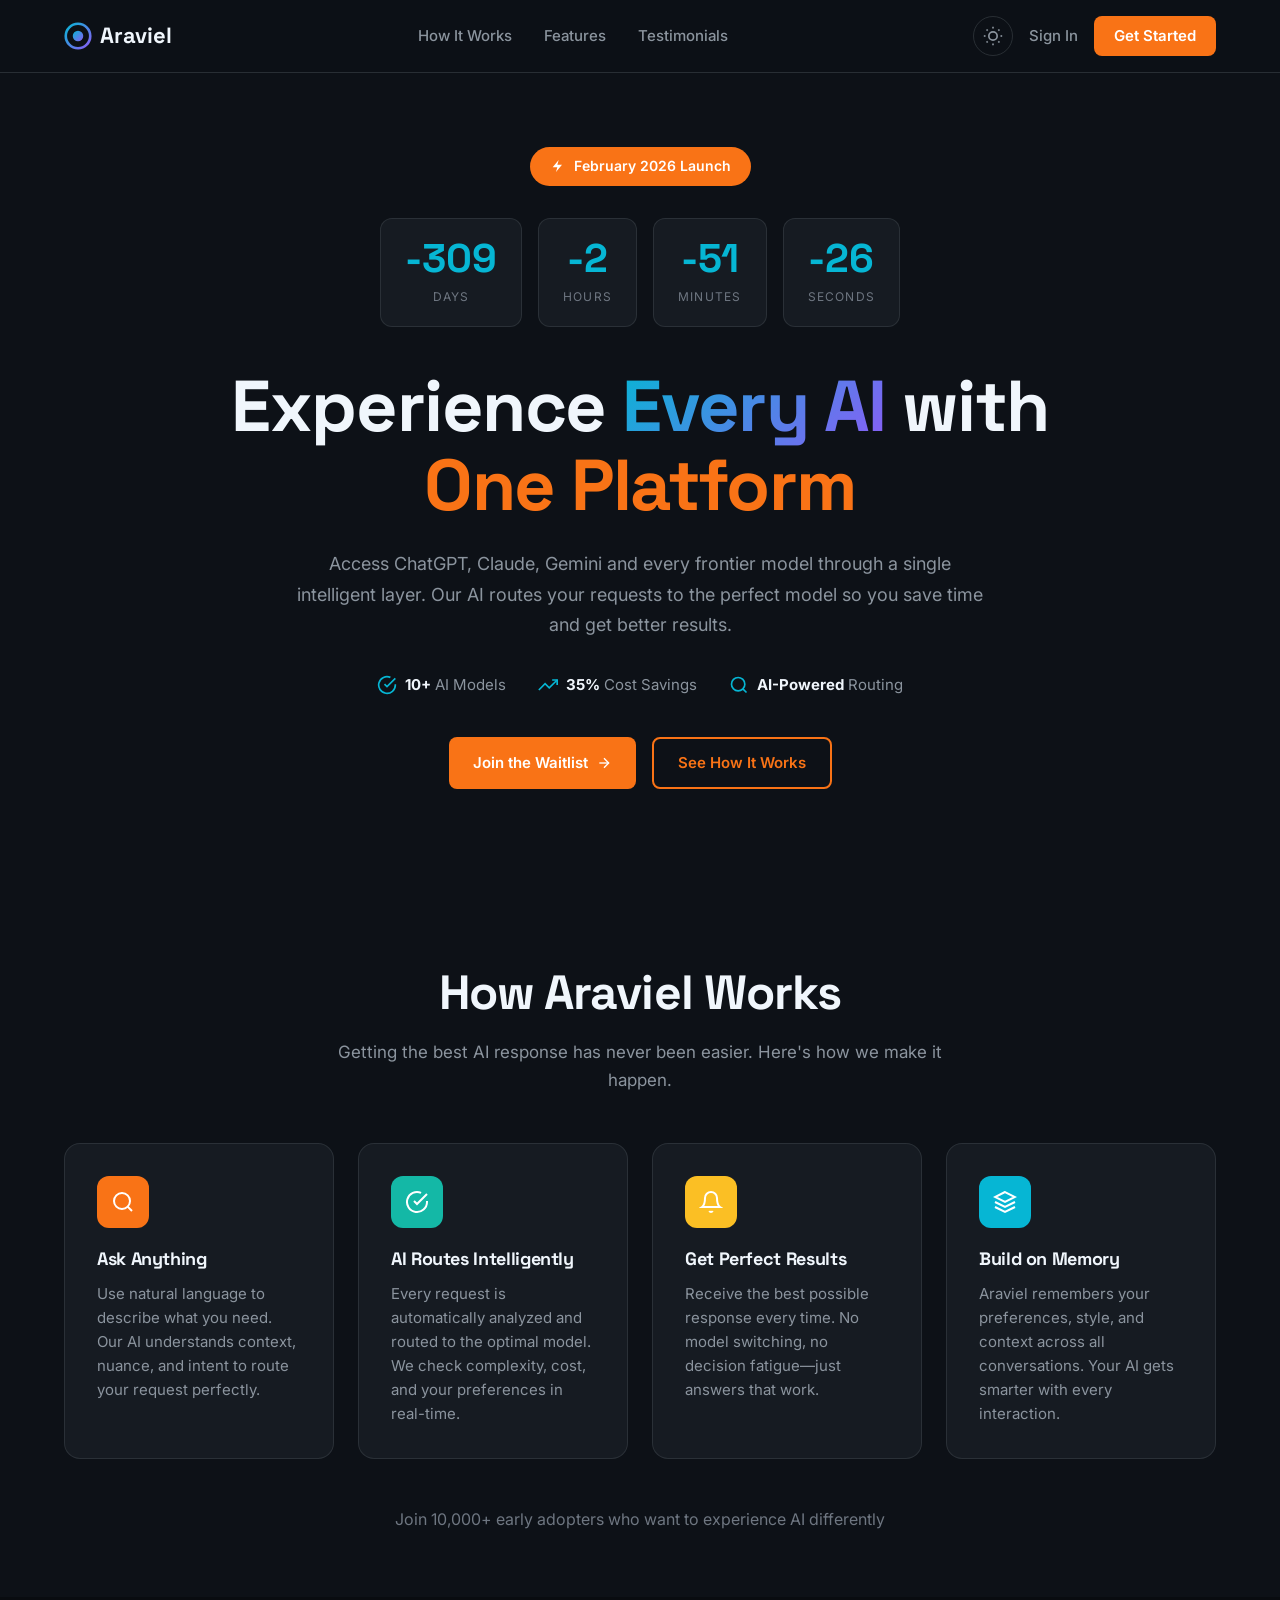
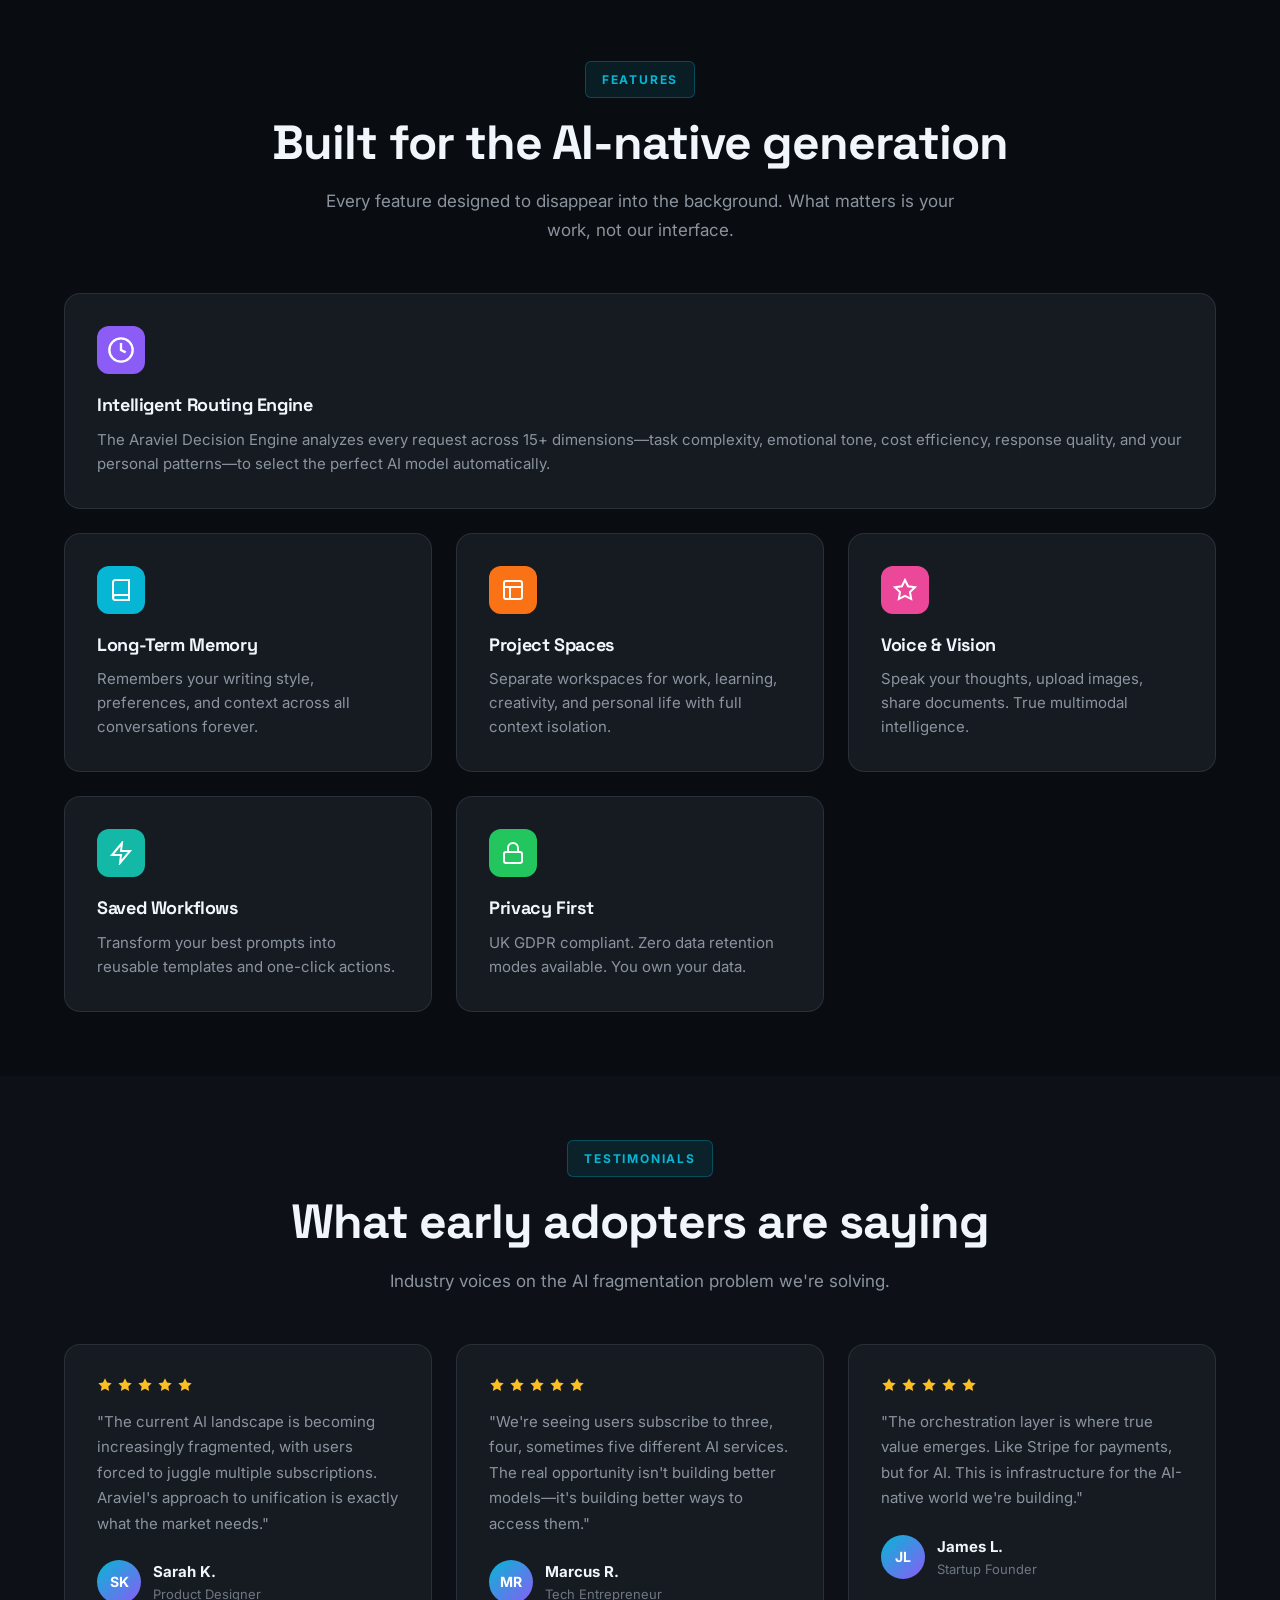
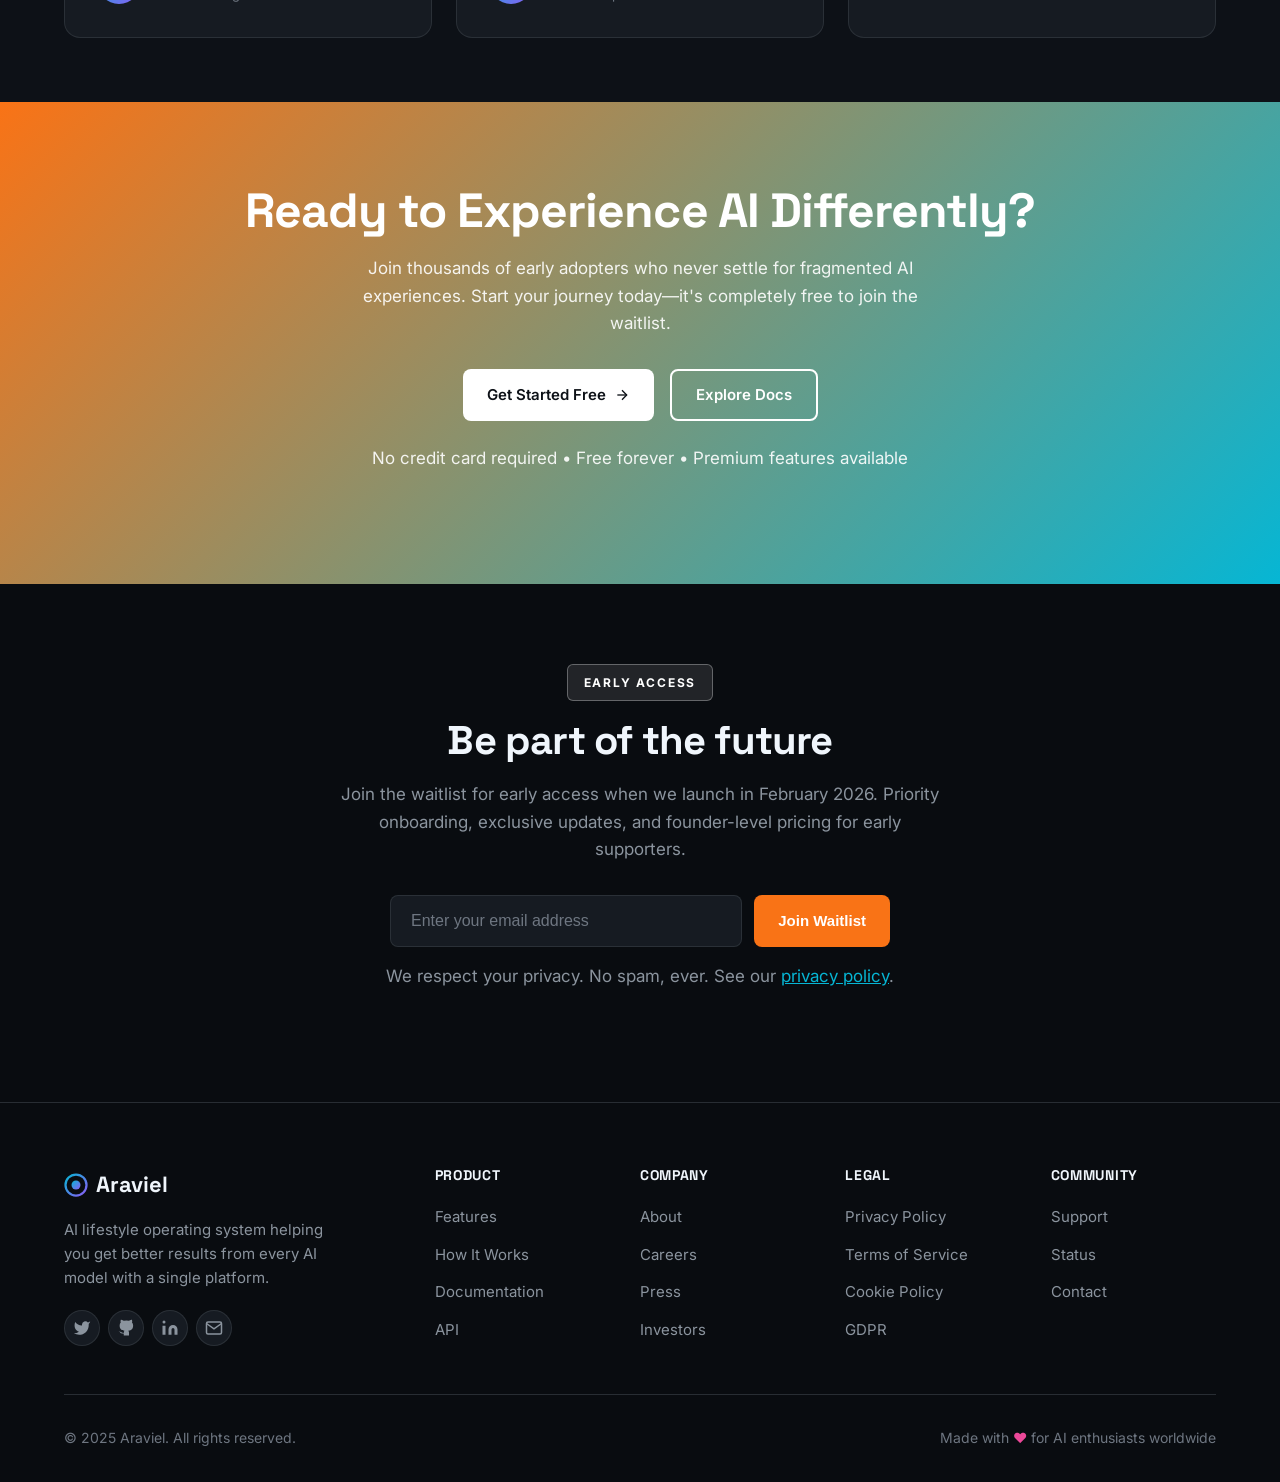
==== index.html @ bca38504 "feat: Huntaa-inspired landing page redesign - New header with logo icon, cleaner nav, theme toggle, " ====
<!DOCTYPE html>
<html lang="en">
<head>
    <meta charset="UTF-8">
    <meta name="viewport" content="width=device-width, initial-scale=1.0">
    <meta http-equiv="X-UA-Compatible" content="IE=edge">

    <title>Araviel | The AI Lifestyle Operating System</title>
    <meta name="description" content="The first AI lifestyle operating system. One platform that unifies ChatGPT, Claude, Gemini and every frontier model. Built for clarity. Designed for billions.">
    <meta name="keywords" content="AI lifestyle operating system, Araviel Decision Engine, multi-model AI, personal AI, ChatGPT Claude Gemini">

    <meta property="og:title" content="Araviel | The AI Lifestyle Operating System">
    <meta property="og:description" content="One platform. Every model. Personally aligned. Globally trusted.">
    <meta property="og:type" content="website">
    <meta property="og:url" content="https://araviel.ai">
    <meta property="og:image" content="https://araviel.ai/og-image.jpg">

    <link rel="canonical" href="https://araviel.ai">
    <link rel="icon" type="image/svg+xml" href="/favicon.svg">

    <link rel="preconnect" href="https://fonts.googleapis.com">
    <link rel="preconnect" href="https://fonts.gstatic.com" crossorigin>
    <link href="https://fonts.googleapis.com/css2?family=Inter:wght@300;400;500;600;700;800;900&family=Space+Grotesk:wght@400;500;600;700;800;900&display=swap" rel="stylesheet">

    <link rel="stylesheet" href="styles.css">
</head>
<body>

<!-- Navigation -->
<nav class="nav" id="nav">
    <div class="container">
        <a href="/" class="logo">
            <svg class="logo-icon" width="28" height="28" viewBox="0 0 32 32" fill="none">
                <circle cx="16" cy="16" r="14" stroke="url(#logoGrad)" stroke-width="3"/>
                <circle cx="16" cy="16" r="6" fill="url(#logoGrad)"/>
                <defs>
                    <linearGradient id="logoGrad" x1="0%" y1="0%" x2="100%" y2="100%">
                        <stop offset="0%" stop-color="#06B6D4"/>
                        <stop offset="100%" stop-color="#8B5CF6"/>
                    </linearGradient>
                </defs>
            </svg>
            <span>Araviel</span>
        </a>
        <ul class="nav-menu">
            <li><a href="#how-it-works">How It Works</a></li>
            <li><a href="#features">Features</a></li>
            <li><a href="#testimonials">Testimonials</a></li>
        </ul>
        <div class="nav-actions">
            <button class="theme-toggle" id="themeToggle" aria-label="Toggle theme">
                <svg class="sun-icon" width="20" height="20" viewBox="0 0 24 24" fill="none" stroke="currentColor" stroke-width="2">
                    <circle cx="12" cy="12" r="5"/>
                    <line x1="12" y1="1" x2="12" y2="3"/>
                    <line x1="12" y1="21" x2="12" y2="23"/>
                    <line x1="4.22" y1="4.22" x2="5.64" y2="5.64"/>
                    <line x1="18.36" y1="18.36" x2="19.78" y2="19.78"/>
                    <line x1="1" y1="12" x2="3" y2="12"/>
                    <line x1="21" y1="12" x2="23" y2="12"/>
                    <line x1="4.22" y1="19.78" x2="5.64" y2="18.36"/>
                    <line x1="18.36" y1="5.64" x2="19.78" y2="4.22"/>
                </svg>
            </button>
            <a href="#waitlist" class="nav-link">Sign In</a>
            <a href="#waitlist" class="cta-button">Get Started</a>
        </div>
        <button class="mobile-menu-toggle" aria-label="Toggle menu">
            <span></span>
            <span></span>
            <span></span>
        </button>
    </div>
</nav>

<!-- Mobile Menu -->
<div class="mobile-menu" id="mobileMenu">
    <ul>
        <li><a href="#how-it-works">How It Works</a></li>
        <li><a href="#features">Features</a></li>
        <li><a href="#testimonials">Testimonials</a></li>
        <li><a href="#waitlist" class="button button-primary">Join Waitlist</a></li>
    </ul>
</div>

<!-- Hero Section -->
<section class="hero">
    <div class="container">
        <div class="hero-badge">
            <svg width="16" height="16" viewBox="0 0 24 24" fill="currentColor">
                <path d="M13 3L4 14h7l-2 7 9-11h-7l2-7z"/>
            </svg>
            February 2026 Launch
        </div>

        <div class="countdown-timer" id="countdown">
            <div class="countdown-item">
                <div class="countdown-value" id="days">00</div>
                <div class="countdown-label">Days</div>
            </div>
            <div class="countdown-item">
                <div class="countdown-value" id="hours">00</div>
                <div class="countdown-label">Hours</div>
            </div>
            <div class="countdown-item">
                <div class="countdown-value" id="minutes">00</div>
                <div class="countdown-label">Minutes</div>
            </div>
            <div class="countdown-item">
                <div class="countdown-value" id="seconds">00</div>
                <div class="countdown-label">Seconds</div>
            </div>
        </div>

        <h1 class="hero-title">
            Experience <span class="gradient-text-cyan">Every AI</span> with<br>
            <span class="gradient-text-purple">One Platform</span>
        </h1>

        <p class="hero-subtitle">
            Access ChatGPT, Claude, Gemini and every frontier model through a single intelligent layer.
            Our AI routes your requests to the perfect model so you save time and get better results.
        </p>

        <div class="hero-stats">
            <div class="stat-item">
                <svg width="20" height="20" viewBox="0 0 24 24" fill="none" stroke="currentColor" stroke-width="2">
                    <path d="M22 11.08V12a10 10 0 1 1-5.93-9.14"/>
                    <polyline points="22 4 12 14.01 9 11.01"/>
                </svg>
                <span><strong>10+</strong> AI Models</span>
            </div>
            <div class="stat-item">
                <svg width="20" height="20" viewBox="0 0 24 24" fill="none" stroke="currentColor" stroke-width="2">
                    <polyline points="23 6 13.5 15.5 8.5 10.5 1 18"/>
                    <polyline points="17 6 23 6 23 12"/>
                </svg>
                <span><strong>35%</strong> Cost Savings</span>
            </div>
            <div class="stat-item">
                <svg width="20" height="20" viewBox="0 0 24 24" fill="none" stroke="currentColor" stroke-width="2">
                    <circle cx="11" cy="11" r="8"/>
                    <line x1="21" y1="21" x2="16.65" y2="16.65"/>
                </svg>
                <span><strong>AI-Powered</strong> Routing</span>
            </div>
        </div>

        <div class="hero-actions">
            <a href="#waitlist" class="button button-primary">
                Join the Waitlist
                <svg width="16" height="16" viewBox="0 0 24 24" fill="none" stroke="currentColor" stroke-width="2">
                    <line x1="5" y1="12" x2="19" y2="12"/>
                    <polyline points="12 5 19 12 12 19"/>
                </svg>
            </a>
            <a href="#how-it-works" class="button button-secondary">See How It Works</a>
        </div>
    </div>
</section>

<!-- How It Works Section -->
<section id="how-it-works" class="how-it-works">
    <div class="container">
        <h2 class="section-title">How Araviel Works</h2>
        <p class="section-subtitle">
            Getting the best AI response has never been easier. Here's how we make it happen.
        </p>

        <div class="how-it-works-grid">
            <div class="how-card">
                <div class="how-icon how-icon-orange">
                    <svg width="24" height="24" viewBox="0 0 24 24" fill="none" stroke="currentColor" stroke-width="2">
                        <circle cx="11" cy="11" r="8"/>
                        <line x1="21" y1="21" x2="16.65" y2="16.65"/>
                    </svg>
                </div>
                <h3>Ask Anything</h3>
                <p>Use natural language to describe what you need. Our AI understands context, nuance, and intent to route your request perfectly.</p>
            </div>

            <div class="how-card">
                <div class="how-icon how-icon-teal">
                    <svg width="24" height="24" viewBox="0 0 24 24" fill="none" stroke="currentColor" stroke-width="2">
                        <path d="M22 11.08V12a10 10 0 1 1-5.93-9.14"/>
                        <polyline points="22 4 12 14.01 9 11.01"/>
                    </svg>
                </div>
                <h3>AI Routes Intelligently</h3>
                <p>Every request is automatically analyzed and routed to the optimal model. We check complexity, cost, and your preferences in real-time.</p>
            </div>

            <div class="how-card">
                <div class="how-icon how-icon-yellow">
                    <svg width="24" height="24" viewBox="0 0 24 24" fill="none" stroke="currentColor" stroke-width="2">
                        <path d="M18 8A6 6 0 0 0 6 8c0 7-3 9-3 9h18s-3-2-3-9"/>
                        <path d="M13.73 21a2 2 0 0 1-3.46 0"/>
                    </svg>
                </div>
                <h3>Get Perfect Results</h3>
                <p>Receive the best possible response every time. No model switching, no decision fatigue—just answers that work.</p>
            </div>

            <div class="how-card">
                <div class="how-icon how-icon-cyan">
                    <svg width="24" height="24" viewBox="0 0 24 24" fill="none" stroke="currentColor" stroke-width="2">
                        <path d="M12 2L2 7l10 5 10-5-10-5z"/>
                        <path d="M2 17l10 5 10-5"/>
                        <path d="M2 12l10 5 10-5"/>
                    </svg>
                </div>
                <h3>Build on Memory</h3>
                <p>Araviel remembers your preferences, style, and context across all conversations. Your AI gets smarter with every interaction.</p>
            </div>
        </div>

        <p class="social-proof">Join 10,000+ early adopters who want to experience AI differently</p>
    </div>
</section>

<!-- Features Section -->
<section id="features" class="features">
    <div class="container">
        <span class="section-label">Features</span>
        <h2 class="section-title">Built for the AI-native generation</h2>
        <p class="section-subtitle">
            Every feature designed to disappear into the background. What matters is your work, not our interface.
        </p>

        <div class="features-grid">
            <div class="feature-card feature-card-large">
                <div class="feature-icon feature-icon-purple">
                    <svg width="28" height="28" viewBox="0 0 24 24" fill="none" stroke="currentColor" stroke-width="2">
                        <circle cx="12" cy="12" r="10"/>
                        <path d="M12 6v6l4 2"/>
                    </svg>
                </div>
                <h3>Intelligent Routing Engine</h3>
                <p>The Araviel Decision Engine analyzes every request across 15+ dimensions—task complexity, emotional tone, cost efficiency, response quality, and your personal patterns—to select the perfect AI model automatically.</p>
            </div>

            <div class="feature-card">
                <div class="feature-icon feature-icon-cyan">
                    <svg width="24" height="24" viewBox="0 0 24 24" fill="none" stroke="currentColor" stroke-width="2">
                        <path d="M4 19.5A2.5 2.5 0 0 1 6.5 17H20"/>
                        <path d="M6.5 2H20v20H6.5A2.5 2.5 0 0 1 4 19.5v-15A2.5 2.5 0 0 1 6.5 2z"/>
                    </svg>
                </div>
                <h3>Long-Term Memory</h3>
                <p>Remembers your writing style, preferences, and context across all conversations forever.</p>
            </div>

            <div class="feature-card">
                <div class="feature-icon feature-icon-orange">
                    <svg width="24" height="24" viewBox="0 0 24 24" fill="none" stroke="currentColor" stroke-width="2">
                        <rect x="3" y="3" width="18" height="18" rx="2" ry="2"/>
                        <line x1="3" y1="9" x2="21" y2="9"/>
                        <line x1="9" y1="21" x2="9" y2="9"/>
                    </svg>
                </div>
                <h3>Project Spaces</h3>
                <p>Separate workspaces for work, learning, creativity, and personal life with full context isolation.</p>
            </div>

            <div class="feature-card">
                <div class="feature-icon feature-icon-pink">
                    <svg width="24" height="24" viewBox="0 0 24 24" fill="none" stroke="currentColor" stroke-width="2">
                        <polygon points="12 2 15.09 8.26 22 9.27 17 14.14 18.18 21.02 12 17.77 5.82 21.02 7 14.14 2 9.27 8.91 8.26 12 2"/>
                    </svg>
                </div>
                <h3>Voice & Vision</h3>
                <p>Speak your thoughts, upload images, share documents. True multimodal intelligence.</p>
            </div>

            <div class="feature-card">
                <div class="feature-icon feature-icon-teal">
                    <svg width="24" height="24" viewBox="0 0 24 24" fill="none" stroke="currentColor" stroke-width="2">
                        <polygon points="13 2 3 14 12 14 11 22 21 10 12 10 13 2"/>
                    </svg>
                </div>
                <h3>Saved Workflows</h3>
                <p>Transform your best prompts into reusable templates and one-click actions.</p>
            </div>

            <div class="feature-card">
                <div class="feature-icon feature-icon-green">
                    <svg width="24" height="24" viewBox="0 0 24 24" fill="none" stroke="currentColor" stroke-width="2">
                        <rect x="3" y="11" width="18" height="11" rx="2" ry="2"/>
                        <path d="M7 11V7a5 5 0 0 1 10 0v4"/>
                    </svg>
                </div>
                <h3>Privacy First</h3>
                <p>UK GDPR compliant. Zero data retention modes available. You own your data.</p>
            </div>
        </div>
    </div>
</section>

<!-- Testimonials Section -->
<section id="testimonials" class="testimonials">
    <div class="container">
        <span class="section-label">Testimonials</span>
        <h2 class="section-title">What early adopters are saying</h2>
        <p class="section-subtitle">
            Industry voices on the AI fragmentation problem we're solving.
        </p>

        <div class="testimonials-grid">
            <div class="testimonial-card">
                <div class="testimonial-rating">
                    <svg width="16" height="16" viewBox="0 0 24 24" fill="currentColor"><polygon points="12 2 15.09 8.26 22 9.27 17 14.14 18.18 21.02 12 17.77 5.82 21.02 7 14.14 2 9.27 8.91 8.26 12 2"/></svg>
                    <svg width="16" height="16" viewBox="0 0 24 24" fill="currentColor"><polygon points="12 2 15.09 8.26 22 9.27 17 14.14 18.18 21.02 12 17.77 5.82 21.02 7 14.14 2 9.27 8.91 8.26 12 2"/></svg>
                    <svg width="16" height="16" viewBox="0 0 24 24" fill="currentColor"><polygon points="12 2 15.09 8.26 22 9.27 17 14.14 18.18 21.02 12 17.77 5.82 21.02 7 14.14 2 9.27 8.91 8.26 12 2"/></svg>
                    <svg width="16" height="16" viewBox="0 0 24 24" fill="currentColor"><polygon points="12 2 15.09 8.26 22 9.27 17 14.14 18.18 21.02 12 17.77 5.82 21.02 7 14.14 2 9.27 8.91 8.26 12 2"/></svg>
                    <svg width="16" height="16" viewBox="0 0 24 24" fill="currentColor"><polygon points="12 2 15.09 8.26 22 9.27 17 14.14 18.18 21.02 12 17.77 5.82 21.02 7 14.14 2 9.27 8.91 8.26 12 2"/></svg>
                </div>
                <p class="testimonial-quote">"The current AI landscape is becoming increasingly fragmented, with users forced to juggle multiple subscriptions. Araviel's approach to unification is exactly what the market needs."</p>
                <div class="testimonial-author">
                    <div class="author-avatar">SK</div>
                    <div class="author-info">
                        <strong>Sarah K.</strong>
                        <span>Product Designer</span>
                    </div>
                </div>
            </div>

            <div class="testimonial-card">
                <div class="testimonial-rating">
                    <svg width="16" height="16" viewBox="0 0 24 24" fill="currentColor"><polygon points="12 2 15.09 8.26 22 9.27 17 14.14 18.18 21.02 12 17.77 5.82 21.02 7 14.14 2 9.27 8.91 8.26 12 2"/></svg>
                    <svg width="16" height="16" viewBox="0 0 24 24" fill="currentColor"><polygon points="12 2 15.09 8.26 22 9.27 17 14.14 18.18 21.02 12 17.77 5.82 21.02 7 14.14 2 9.27 8.91 8.26 12 2"/></svg>
                    <svg width="16" height="16" viewBox="0 0 24 24" fill="currentColor"><polygon points="12 2 15.09 8.26 22 9.27 17 14.14 18.18 21.02 12 17.77 5.82 21.02 7 14.14 2 9.27 8.91 8.26 12 2"/></svg>
                    <svg width="16" height="16" viewBox="0 0 24 24" fill="currentColor"><polygon points="12 2 15.09 8.26 22 9.27 17 14.14 18.18 21.02 12 17.77 5.82 21.02 7 14.14 2 9.27 8.91 8.26 12 2"/></svg>
                    <svg width="16" height="16" viewBox="0 0 24 24" fill="currentColor"><polygon points="12 2 15.09 8.26 22 9.27 17 14.14 18.18 21.02 12 17.77 5.82 21.02 7 14.14 2 9.27 8.91 8.26 12 2"/></svg>
                </div>
                <p class="testimonial-quote">"We're seeing users subscribe to three, four, sometimes five different AI services. The real opportunity isn't building better models—it's building better ways to access them."</p>
                <div class="testimonial-author">
                    <div class="author-avatar">MR</div>
                    <div class="author-info">
                        <strong>Marcus R.</strong>
                        <span>Tech Entrepreneur</span>
                    </div>
                </div>
            </div>

            <div class="testimonial-card">
                <div class="testimonial-rating">
                    <svg width="16" height="16" viewBox="0 0 24 24" fill="currentColor"><polygon points="12 2 15.09 8.26 22 9.27 17 14.14 18.18 21.02 12 17.77 5.82 21.02 7 14.14 2 9.27 8.91 8.26 12 2"/></svg>
                    <svg width="16" height="16" viewBox="0 0 24 24" fill="currentColor"><polygon points="12 2 15.09 8.26 22 9.27 17 14.14 18.18 21.02 12 17.77 5.82 21.02 7 14.14 2 9.27 8.91 8.26 12 2"/></svg>
                    <svg width="16" height="16" viewBox="0 0 24 24" fill="currentColor"><polygon points="12 2 15.09 8.26 22 9.27 17 14.14 18.18 21.02 12 17.77 5.82 21.02 7 14.14 2 9.27 8.91 8.26 12 2"/></svg>
                    <svg width="16" height="16" viewBox="0 0 24 24" fill="currentColor"><polygon points="12 2 15.09 8.26 22 9.27 17 14.14 18.18 21.02 12 17.77 5.82 21.02 7 14.14 2 9.27 8.91 8.26 12 2"/></svg>
                    <svg width="16" height="16" viewBox="0 0 24 24" fill="currentColor"><polygon points="12 2 15.09 8.26 22 9.27 17 14.14 18.18 21.02 12 17.77 5.82 21.02 7 14.14 2 9.27 8.91 8.26 12 2"/></svg>
                </div>
                <p class="testimonial-quote">"The orchestration layer is where true value emerges. Like Stripe for payments, but for AI. This is infrastructure for the AI-native world we're building."</p>
                <div class="testimonial-author">
                    <div class="author-avatar">JL</div>
                    <div class="author-info">
                        <strong>James L.</strong>
                        <span>Startup Founder</span>
                    </div>
                </div>
            </div>
        </div>
    </div>
</section>

<!-- CTA Section -->
<section class="cta-section">
    <div class="container">
        <h2>Ready to Experience AI Differently?</h2>
        <p>Join thousands of early adopters who never settle for fragmented AI experiences. Start your journey today—it's completely free to join the waitlist.</p>
        <div class="cta-actions">
            <a href="#waitlist" class="button button-white">
                Get Started Free
                <svg width="16" height="16" viewBox="0 0 24 24" fill="none" stroke="currentColor" stroke-width="2">
                    <line x1="5" y1="12" x2="19" y2="12"/>
                    <polyline points="12 5 19 12 12 19"/>
                </svg>
            </a>
            <a href="/pages/docs.html" class="button button-outline-white">Explore Docs</a>
        </div>
        <p class="cta-note">No credit card required • Free forever • Premium features available</p>
    </div>
</section>

<!-- Waitlist Section -->
<section id="waitlist" class="waitlist">
    <div class="container">
        <span class="section-label section-label-light">Early Access</span>
        <h2>Be part of the future</h2>
        <p>Join the waitlist for early access when we launch in February 2026. Priority onboarding, exclusive updates, and founder-level pricing for early supporters.</p>
        <form class="waitlist-form" id="waitlistForm">
            <input type="email" id="email" placeholder="Enter your email address" required>
            <button type="submit" class="button button-primary">Join Waitlist</button>
        </form>
        <div id="waitlistSuccess" class="waitlist-success">
            <h3>Welcome to Araviel!</h3>
            <p>You're on the list. We'll send exclusive updates as we get closer to launch.</p>
        </div>
        <p class="privacy-note">We respect your privacy. No spam, ever. See our <a href="/pages/privacy.html">privacy policy</a>.</p>
    </div>
</section>

<!-- Footer -->
<footer class="footer">
    <div class="container">
        <div class="footer-content">
            <div class="footer-brand">
                <a href="/" class="logo">
                    <svg class="logo-icon" width="24" height="24" viewBox="0 0 32 32" fill="none">
                        <circle cx="16" cy="16" r="14" stroke="url(#footerLogoGrad)" stroke-width="3"/>
                        <circle cx="16" cy="16" r="6" fill="url(#footerLogoGrad)"/>
                        <defs>
                            <linearGradient id="footerLogoGrad" x1="0%" y1="0%" x2="100%" y2="100%">
                                <stop offset="0%" stop-color="#06B6D4"/>
                                <stop offset="100%" stop-color="#8B5CF6"/>
                            </linearGradient>
                        </defs>
                    </svg>
                    <span>Araviel</span>
                </a>
                <p>AI lifestyle operating system helping you get better results from every AI model with a single platform.</p>
                <div class="footer-social">
                    <a href="https://twitter.com/araviel" class="social-link" aria-label="Twitter">
                        <svg width="18" height="18" viewBox="0 0 24 24" fill="currentColor">
                            <path d="M23 3a10.9 10.9 0 01-3.14 1.53 4.48 4.48 0 00-7.86 3v1A10.66 10.66 0 013 4s-4 9 5 13a11.64 11.64 0 01-7 2c9 5 20 0 20-11.5a4.5 4.5 0 00-.08-.83A7.72 7.72 0 0023 3z"/>
                        </svg>
                    </a>
                    <a href="https://github.com/araviel" class="social-link" aria-label="GitHub">
                        <svg width="18" height="18" viewBox="0 0 24 24" fill="currentColor">
                            <path d="M9 19c-5 1.5-5-2.5-7-3m14 6v-3.87a3.37 3.37 0 00-.94-2.61c3.14-.35 6.44-1.54 6.44-7A5.44 5.44 0 0020 4.77 5.07 5.07 0 0019.91 1S18.73.65 16 2.48a13.38 13.38 0 00-7 0C6.27.65 5.09 1 5.09 1A5.07 5.07 0 005 4.77a5.44 5.44 0 00-1.5 3.78c0 5.42 3.3 6.61 6.44 7A3.37 3.37 0 009 18.13V22"/>
                        </svg>
                    </a>
                    <a href="https://linkedin.com/company/araviel" class="social-link" aria-label="LinkedIn">
                        <svg width="18" height="18" viewBox="0 0 24 24" fill="currentColor">
                            <path d="M16 8a6 6 0 016 6v7h-4v-7a2 2 0 00-2-2 2 2 0 00-2 2v7h-4v-7a6 6 0 016-6zM2 9h4v12H2z"/><circle cx="4" cy="4" r="2"/>
                        </svg>
                    </a>
                    <a href="mailto:hello@araviel.ai" class="social-link" aria-label="Email">
                        <svg width="18" height="18" viewBox="0 0 24 24" fill="none" stroke="currentColor" stroke-width="2">
                            <path d="M4 4h16c1.1 0 2 .9 2 2v12c0 1.1-.9 2-2 2H4c-1.1 0-2-.9-2-2V6c0-1.1.9-2 2-2z"/>
                            <polyline points="22,6 12,13 2,6"/>
                        </svg>
                    </a>
                </div>
            </div>

            <div class="footer-col">
                <h4>Product</h4>
                <ul>
                    <li><a href="#features">Features</a></li>
                    <li><a href="#how-it-works">How It Works</a></li>
                    <li><a href="/pages/docs.html">Documentation</a></li>
                    <li><a href="/pages/api.html">API</a></li>
                </ul>
            </div>

            <div class="footer-col">
                <h4>Company</h4>
                <ul>
                    <li><a href="mailto:hello@araviel.ai">About</a></li>
                    <li><a href="mailto:careers@araviel.ai">Careers</a></li>
                    <li><a href="mailto:press@araviel.ai">Press</a></li>
                    <li><a href="mailto:investors@araviel.ai">Investors</a></li>
                </ul>
            </div>

            <div class="footer-col">
                <h4>Legal</h4>
                <ul>
                    <li><a href="/pages/privacy.html">Privacy Policy</a></li>
                    <li><a href="/pages/terms.html">Terms of Service</a></li>
                    <li><a href="/pages/cookies.html">Cookie Policy</a></li>
                    <li><a href="/pages/gdpr.html">GDPR</a></li>
                </ul>
            </div>

            <div class="footer-col">
                <h4>Community</h4>
                <ul>
                    <li><a href="/pages/support.html">Support</a></li>
                    <li><a href="/pages/status.html">Status</a></li>
                    <li><a href="mailto:hello@araviel.ai">Contact</a></li>
                </ul>
            </div>
        </div>

        <div class="footer-bottom">
            <p>&copy; 2025 Araviel. All rights reserved.</p>
            <p class="footer-tagline">Made with <span class="heart">&#9829;</span> for AI enthusiasts worldwide</p>
        </div>
    </div>
</footer>

<!-- Scroll to Top Button -->
<button id="scrollToTop" class="scroll-to-top" aria-label="Scroll to top">
    <svg width="24" height="24" viewBox="0 0 24 24" fill="none" stroke="currentColor" stroke-width="2" stroke-linecap="round" stroke-linejoin="round">
        <polyline points="18 15 12 9 6 15"></polyline>
    </svg>
</button>

<script src="script.js"></script>
</body>
</html>
---- styles.css ----
/* ============================================
   ARAVIEL - Huntaa-Inspired Dark Theme
   Clean, Modern, Premium Design
   ============================================ */

* {
    margin: 0;
    padding: 0;
    box-sizing: border-box;
}

:root {
    /* Core Colors - Araviel Brand */
    --color-bg-dark: #0D1117;
    --color-bg-darker: #090C10;
    --color-bg-card: #161B22;
    --color-bg-card-hover: #1C2128;

    /* Brand Colors */
    --color-cyan: #06B6D4;
    --color-purple: #8B5CF6;
    --color-orange: #F97316;
    --color-pink: #EC4899;
    --color-teal: #14B8A6;
    --color-yellow: #FBBF24;
    --color-green: #22C55E;

    /* Text Colors */
    --color-text-white: #F0F6FC;
    --color-text-primary: #C9D1D9;
    --color-text-secondary: #8B949E;
    --color-text-muted: #6E7681;

    /* Border Colors */
    --color-border: rgba(48, 54, 61, 0.8);
    --color-border-light: rgba(139, 148, 158, 0.2);

    /* Gradients */
    --gradient-cyan-purple: linear-gradient(135deg, #06B6D4 0%, #8B5CF6 100%);
    --gradient-orange-pink: linear-gradient(135deg, #F97316 0%, #EC4899 100%);
    --gradient-cta: linear-gradient(135deg, #F97316 0%, #06B6D4 100%);

    /* Typography */
    --font-display: 'Space Grotesk', system-ui, sans-serif;
    --font-body: 'Inter', system-ui, sans-serif;

    /* Spacing */
    --space-1: 0.25rem;
    --space-2: 0.5rem;
    --space-3: 0.75rem;
    --space-4: 1rem;
    --space-5: 1.25rem;
    --space-6: 1.5rem;
    --space-8: 2rem;
    --space-10: 2.5rem;
    --space-12: 3rem;
    --space-16: 4rem;
    --space-20: 5rem;

    /* Shadows */
    --shadow-sm: 0 1px 2px rgba(0, 0, 0, 0.3);
    --shadow-md: 0 4px 6px rgba(0, 0, 0, 0.3);
    --shadow-lg: 0 10px 15px rgba(0, 0, 0, 0.3);
    --shadow-glow-cyan: 0 0 20px rgba(6, 182, 212, 0.3);
    --shadow-glow-orange: 0 0 20px rgba(249, 115, 22, 0.3);

    /* Radius */
    --radius-sm: 0.375rem;
    --radius-md: 0.5rem;
    --radius-lg: 0.75rem;
    --radius-xl: 1rem;
}

html {
    scroll-behavior: smooth;
    -webkit-font-smoothing: antialiased;
    -moz-osx-font-smoothing: grayscale;
}

body {
    font-family: var(--font-body);
    font-size: 16px;
    line-height: 1.6;
    color: var(--color-text-primary);
    background: var(--color-bg-dark);
    overflow-x: hidden;
}

h1, h2, h3, h4, h5, h6 {
    font-family: var(--font-display);
    font-weight: 700;
    line-height: 1.2;
    color: var(--color-text-white);
    letter-spacing: -0.02em;
}

a {
    text-decoration: none;
    color: inherit;
    transition: all 0.2s ease;
}

ul {
    list-style: none;
}

.container {
    max-width: 1200px;
    margin: 0 auto;
    padding: 0 var(--space-6);
}

section {
    padding: var(--space-16) 0;
}

/* ============================================
   NAVIGATION
   ============================================ */

.nav {
    position: fixed;
    top: 0;
    left: 0;
    right: 0;
    background: rgba(13, 17, 23, 0.95);
    backdrop-filter: blur(20px);
    border-bottom: 1px solid var(--color-border);
    z-index: 1000;
    padding: var(--space-4) 0;
}

.nav .container {
    display: flex;
    align-items: center;
    justify-content: space-between;
}

.logo {
    display: flex;
    align-items: center;
    gap: var(--space-2);
    font-family: var(--font-display);
    font-size: 1.375rem;
    font-weight: 800;
    color: var(--color-text-white);
}

.logo-icon {
    flex-shrink: 0;
}

.nav-menu {
    display: flex;
    gap: var(--space-8);
    align-items: center;
}

.nav-menu a {
    font-size: 0.9375rem;
    font-weight: 500;
    color: var(--color-text-secondary);
    transition: color 0.2s;
}

.nav-menu a:hover {
    color: var(--color-text-white);
}

.nav-actions {
    display: flex;
    align-items: center;
    gap: var(--space-4);
}

.theme-toggle {
    width: 40px;
    height: 40px;
    border-radius: 50%;
    border: 1px solid var(--color-border);
    background: transparent;
    color: var(--color-text-secondary);
    cursor: pointer;
    display: flex;
    align-items: center;
    justify-content: center;
    transition: all 0.2s;
}

.theme-toggle:hover {
    border-color: var(--color-cyan);
    color: var(--color-cyan);
    background: rgba(6, 182, 212, 0.1);
}

.nav-link {
    font-size: 0.9375rem;
    font-weight: 500;
    color: var(--color-text-secondary);
}

.nav-link:hover {
    color: var(--color-text-white);
}

.cta-button {
    padding: var(--space-2) var(--space-5);
    background: var(--color-orange);
    color: white;
    border-radius: var(--radius-md);
    font-weight: 600;
    font-size: 0.9375rem;
    transition: all 0.2s;
}

.cta-button:hover {
    background: #EA6A10;
    transform: translateY(-1px);
}

.mobile-menu-toggle {
    display: none;
    flex-direction: column;
    gap: 5px;
    background: none;
    border: none;
    cursor: pointer;
    padding: var(--space-2);
}

.mobile-menu-toggle span {
    width: 24px;
    height: 2px;
    background: var(--color-text-white);
    transition: all 0.3s ease;
}

.mobile-menu {
    display: none;
    position: fixed;
    top: 73px;
    left: 0;
    right: 0;
    background: var(--color-bg-darker);
    border-bottom: 1px solid var(--color-border);
    padding: var(--space-6);
}

.mobile-menu.active {
    display: block;
}

.mobile-menu ul {
    display: flex;
    flex-direction: column;
    gap: var(--space-4);
}

.mobile-menu a {
    font-size: 1rem;
    font-weight: 500;
    color: var(--color-text-primary);
}

@media (max-width: 768px) {
    .nav-menu,
    .nav-actions {
        display: none;
    }
    .mobile-menu-toggle {
        display: flex;
    }
}

/* ============================================
   BUTTONS
   ============================================ */

.button {
    display: inline-flex;
    align-items: center;
    gap: var(--space-2);
    padding: var(--space-3) var(--space-6);
    font-weight: 600;
    font-size: 0.9375rem;
    border-radius: var(--radius-md);
    transition: all 0.2s;
    border: none;
    cursor: pointer;
}

.button-primary {
    background: var(--color-orange);
    color: white;
}

.button-primary:hover {
    background: #EA6A10;
    transform: translateY(-2px);
    box-shadow: var(--shadow-glow-orange);
}

.button-secondary {
    background: transparent;
    color: var(--color-orange);
    border: 2px solid var(--color-orange);
}

.button-secondary:hover {
    background: rgba(249, 115, 22, 0.1);
}

.button-white {
    background: white;
    color: var(--color-bg-dark);
}

.button-white:hover {
    background: rgba(255, 255, 255, 0.9);
    transform: translateY(-2px);
}

.button-outline-white {
    background: transparent;
    color: white;
    border: 2px solid white;
}

.button-outline-white:hover {
    background: rgba(255, 255, 255, 0.1);
}

/* ============================================
   HERO SECTION
   ============================================ */

.hero {
    min-height: 100vh;
    display: flex;
    align-items: center;
    background: var(--color-bg-dark);
    position: relative;
    padding-top: 100px;
    text-align: center;
}

.hero-badge {
    display: inline-flex;
    align-items: center;
    gap: var(--space-2);
    padding: var(--space-2) var(--space-5);
    background: var(--color-orange);
    color: white;
    border-radius: 50px;
    font-size: 0.875rem;
    font-weight: 600;
    margin-bottom: var(--space-8);
}

.hero-badge svg {
    width: 16px;
    height: 16px;
}

/* Countdown Timer */
.countdown-timer {
    display: flex;
    justify-content: center;
    gap: var(--space-4);
    margin-bottom: var(--space-10);
}

.countdown-item {
    background: var(--color-bg-card);
    border: 1px solid var(--color-border);
    border-radius: var(--radius-lg);
    padding: var(--space-5) var(--space-6);
    min-width: 90px;
}

.countdown-value {
    font-family: var(--font-display);
    font-size: 2.5rem;
    font-weight: 700;
    color: var(--color-cyan);
    line-height: 1;
}

.countdown-label {
    font-size: 0.75rem;
    color: var(--color-text-muted);
    text-transform: uppercase;
    letter-spacing: 0.1em;
    margin-top: var(--space-2);
}

/* Hero Title */
.hero-title {
    font-size: clamp(2.5rem, 6vw, 4.5rem);
    font-weight: 800;
    line-height: 1.1;
    margin-bottom: var(--space-6);
    color: var(--color-text-white);
}

.gradient-text-cyan {
    background: var(--gradient-cyan-purple);
    -webkit-background-clip: text;
    -webkit-text-fill-color: transparent;
    background-clip: text;
}

.gradient-text-purple {
    color: var(--color-orange);
    -webkit-text-fill-color: var(--color-orange);
}

.hero-subtitle {
    font-size: 1.125rem;
    line-height: 1.7;
    color: var(--color-text-secondary);
    max-width: 700px;
    margin: 0 auto var(--space-8);
}

/* Hero Stats */
.hero-stats {
    display: flex;
    justify-content: center;
    gap: var(--space-8);
    margin-bottom: var(--space-10);
    flex-wrap: wrap;
}

.stat-item {
    display: flex;
    align-items: center;
    gap: var(--space-2);
    color: var(--color-text-secondary);
    font-size: 0.9375rem;
}

.stat-item svg {
    color: var(--color-cyan);
}

.stat-item strong {
    color: var(--color-text-white);
}

.hero-actions {
    display: flex;
    gap: var(--space-4);
    justify-content: center;
    flex-wrap: wrap;
}

/* ============================================
   SECTION LABELS & TITLES
   ============================================ */

.section-label {
    display: inline-block;
    font-size: 0.75rem;
    font-weight: 700;
    text-transform: uppercase;
    letter-spacing: 0.15em;
    color: var(--color-cyan);
    margin-bottom: var(--space-4);
    padding: var(--space-2) var(--space-4);
    background: rgba(6, 182, 212, 0.1);
    border: 1px solid rgba(6, 182, 212, 0.3);
    border-radius: var(--radius-sm);
}

.section-label-light {
    background: rgba(255, 255, 255, 0.1);
    border-color: rgba(255, 255, 255, 0.3);
    color: white;
}

.section-title {
    font-size: clamp(2rem, 4vw, 3rem);
    font-weight: 800;
    margin-bottom: var(--space-4);
    color: var(--color-text-white);
}

.section-subtitle {
    font-size: 1.0625rem;
    line-height: 1.7;
    color: var(--color-text-secondary);
    max-width: 650px;
    margin: 0 auto var(--space-12);
}

/* ============================================
   HOW IT WORKS SECTION
   ============================================ */

.how-it-works {
    background: var(--color-bg-dark);
    text-align: center;
}

.how-it-works-grid {
    display: grid;
    grid-template-columns: repeat(4, 1fr);
    gap: var(--space-6);
    margin-top: var(--space-10);
}

.how-card {
    background: var(--color-bg-card);
    border: 1px solid var(--color-border);
    border-radius: var(--radius-xl);
    padding: var(--space-8);
    text-align: left;
    transition: all 0.3s ease;
}

.how-card:hover {
    transform: translateY(-4px);
    border-color: var(--color-border-light);
    background: var(--color-bg-card-hover);
}

.how-icon {
    width: 52px;
    height: 52px;
    border-radius: var(--radius-lg);
    display: flex;
    align-items: center;
    justify-content: center;
    margin-bottom: var(--space-5);
}

.how-icon svg {
    stroke: white;
}

.how-icon-orange {
    background: var(--color-orange);
}

.how-icon-teal {
    background: var(--color-teal);
}

.how-icon-yellow {
    background: var(--color-yellow);
}

.how-icon-cyan {
    background: var(--color-cyan);
}

.how-card h3 {
    font-size: 1.125rem;
    margin-bottom: var(--space-3);
    color: var(--color-text-white);
}

.how-card p {
    font-size: 0.9375rem;
    line-height: 1.6;
    color: var(--color-text-secondary);
}

.social-proof {
    text-align: center;
    margin-top: var(--space-12);
    font-size: 1rem;
    color: var(--color-text-muted);
}

@media (max-width: 1024px) {
    .how-it-works-grid {
        grid-template-columns: repeat(2, 1fr);
    }
}

@media (max-width: 640px) {
    .how-it-works-grid {
        grid-template-columns: 1fr;
    }
}

/* ============================================
   FEATURES SECTION
   ============================================ */

.features {
    background: var(--color-bg-darker);
    text-align: center;
}

.features-grid {
    display: grid;
    grid-template-columns: repeat(3, 1fr);
    gap: var(--space-6);
    margin-top: var(--space-10);
}

.feature-card {
    background: var(--color-bg-card);
    border: 1px solid var(--color-border);
    border-radius: var(--radius-xl);
    padding: var(--space-8);
    text-align: left;
    transition: all 0.3s ease;
}

.feature-card:hover {
    transform: translateY(-4px);
    border-color: var(--color-border-light);
}

.feature-card-large {
    grid-column: span 3;
}

.feature-icon {
    width: 48px;
    height: 48px;
    border-radius: var(--radius-lg);
    display: flex;
    align-items: center;
    justify-content: center;
    margin-bottom: var(--space-5);
}

.feature-icon svg {
    stroke: white;
}

.feature-icon-purple {
    background: var(--color-purple);
}

.feature-icon-cyan {
    background: var(--color-cyan);
}

.feature-icon-orange {
    background: var(--color-orange);
}

.feature-icon-pink {
    background: var(--color-pink);
}

.feature-icon-teal {
    background: var(--color-teal);
}

.feature-icon-green {
    background: var(--color-green);
}

.feature-card h3 {
    font-size: 1.125rem;
    margin-bottom: var(--space-3);
    color: var(--color-text-white);
}

.feature-card p {
    font-size: 0.9375rem;
    line-height: 1.6;
    color: var(--color-text-secondary);
}

@media (max-width: 1024px) {
    .features-grid {
        grid-template-columns: repeat(2, 1fr);
    }
    .feature-card-large {
        grid-column: span 2;
    }
}

@media (max-width: 640px) {
    .features-grid {
        grid-template-columns: 1fr;
    }
    .feature-card-large {
        grid-column: span 1;
    }
}

/* ============================================
   TESTIMONIALS SECTION
   ============================================ */

.testimonials {
    background: var(--color-bg-dark);
    text-align: center;
}

.testimonials-grid {
    display: grid;
    grid-template-columns: repeat(3, 1fr);
    gap: var(--space-6);
    margin-top: var(--space-10);
}

.testimonial-card {
    background: var(--color-bg-card);
    border: 1px solid var(--color-border);
    border-radius: var(--radius-xl);
    padding: var(--space-8);
    text-align: left;
    transition: all 0.3s ease;
}

.testimonial-card:hover {
    transform: translateY(-4px);
    border-color: var(--color-border-light);
}

.testimonial-rating {
    display: flex;
    gap: var(--space-1);
    margin-bottom: var(--space-4);
    color: var(--color-yellow);
}

.testimonial-quote {
    font-size: 0.9375rem;
    line-height: 1.7;
    color: var(--color-text-secondary);
    margin-bottom: var(--space-6);
}

.testimonial-author {
    display: flex;
    align-items: center;
    gap: var(--space-3);
}

.author-avatar {
    width: 44px;
    height: 44px;
    border-radius: 50%;
    background: var(--gradient-cyan-purple);
    display: flex;
    align-items: center;
    justify-content: center;
    font-weight: 700;
    font-size: 0.875rem;
    color: white;
}

.author-info {
    display: flex;
    flex-direction: column;
}

.author-info strong {
    font-size: 0.9375rem;
    color: var(--color-text-white);
}

.author-info span {
    font-size: 0.8125rem;
    color: var(--color-text-muted);
}

@media (max-width: 1024px) {
    .testimonials-grid {
        grid-template-columns: repeat(2, 1fr);
    }
}

@media (max-width: 640px) {
    .testimonials-grid {
        grid-template-columns: 1fr;
    }
}

/* ============================================
   CTA SECTION
   ============================================ */

.cta-section {
    background: var(--gradient-cta);
    text-align: center;
    padding: var(--space-20) 0;
}

.cta-section h2 {
    font-size: clamp(2rem, 4vw, 3rem);
    font-weight: 800;
    color: white;
    margin-bottom: var(--space-4);
}

.cta-section > .container > p {
    font-size: 1.0625rem;
    color: rgba(255, 255, 255, 0.9);
    max-width: 600px;
    margin: 0 auto var(--space-8);
}

.cta-actions {
    display: flex;
    gap: var(--space-4);
    justify-content: center;
    flex-wrap: wrap;
    margin-bottom: var(--space-6);
}

.cta-note {
    font-size: 0.875rem;
    color: rgba(255, 255, 255, 0.8);
}

/* ============================================
   WAITLIST SECTION
   ============================================ */

.waitlist {
    background: var(--color-bg-darker);
    text-align: center;
    padding: var(--space-20) 0;
}

.waitlist h2 {
    font-size: clamp(2rem, 4vw, 2.5rem);
    color: var(--color-text-white);
    margin-bottom: var(--space-4);
}

.waitlist > .container > p {
    font-size: 1.0625rem;
    color: var(--color-text-secondary);
    max-width: 600px;
    margin: 0 auto var(--space-8);
}

.waitlist-form {
    display: flex;
    gap: var(--space-3);
    max-width: 500px;
    margin: 0 auto var(--space-4);
}

.waitlist-form input {
    flex: 1;
    padding: var(--space-4) var(--space-5);
    border: 1px solid var(--color-border);
    border-radius: var(--radius-md);
    font-size: 1rem;
    background: var(--color-bg-card);
    color: var(--color-text-white);
}

.waitlist-form input::placeholder {
    color: var(--color-text-muted);
}

.waitlist-form input:focus {
    outline: none;
    border-color: var(--color-cyan);
}

.waitlist-success {
    display: none;
    background: rgba(6, 182, 212, 0.1);
    border: 1px solid rgba(6, 182, 212, 0.3);
    border-radius: var(--radius-lg);
    padding: var(--space-8);
    max-width: 500px;
    margin: 0 auto var(--space-4);
}

.waitlist-success.show {
    display: block;
}

.waitlist-success h3 {
    font-size: 1.25rem;
    color: var(--color-cyan);
    margin-bottom: var(--space-2);
}

.waitlist-success p {
    color: var(--color-text-secondary);
}

.privacy-note {
    font-size: 0.875rem;
    color: var(--color-text-muted);
}

.privacy-note a {
    color: var(--color-cyan);
    text-decoration: underline;
}

/* ============================================
   FOOTER
   ============================================ */

.footer {
    background: var(--color-bg-darker);
    border-top: 1px solid var(--color-border);
    padding: var(--space-16) 0 var(--space-8);
}

.footer-content {
    display: grid;
    grid-template-columns: 2fr repeat(4, 1fr);
    gap: var(--space-10);
    margin-bottom: var(--space-12);
}

.footer-brand {
    max-width: 280px;
}

.footer-brand .logo {
    margin-bottom: var(--space-4);
}

.footer-brand > p {
    font-size: 0.9375rem;
    color: var(--color-text-secondary);
    line-height: 1.6;
    margin-bottom: var(--space-5);
}

.footer-social {
    display: flex;
    gap: var(--space-2);
}

.social-link {
    width: 36px;
    height: 36px;
    border-radius: 50%;
    background: var(--color-bg-card);
    border: 1px solid var(--color-border);
    display: flex;
    align-items: center;
    justify-content: center;
    color: var(--color-text-secondary);
    transition: all 0.2s;
}

.social-link:hover {
    background: var(--color-cyan);
    border-color: var(--color-cyan);
    color: white;
}

.footer-col h4 {
    font-size: 0.875rem;
    font-weight: 700;
    color: var(--color-text-white);
    text-transform: uppercase;
    letter-spacing: 0.05em;
    margin-bottom: var(--space-5);
}

.footer-col ul {
    display: flex;
    flex-direction: column;
    gap: var(--space-3);
}

.footer-col a {
    font-size: 0.9375rem;
    color: var(--color-text-secondary);
    transition: color 0.2s;
}

.footer-col a:hover {
    color: var(--color-cyan);
}

.footer-bottom {
    padding-top: var(--space-8);
    border-top: 1px solid var(--color-border);
    display: flex;
    justify-content: space-between;
    align-items: center;
    flex-wrap: wrap;
    gap: var(--space-4);
}

.footer-bottom p {
    font-size: 0.875rem;
    color: var(--color-text-muted);
}

.footer-tagline {
    color: var(--color-text-muted);
}

.heart {
    color: var(--color-pink);
}

@media (max-width: 1024px) {
    .footer-content {
        grid-template-columns: repeat(3, 1fr);
    }
    .footer-brand {
        grid-column: span 3;
        max-width: 100%;
    }
}

@media (max-width: 640px) {
    .footer-content {
        grid-template-columns: repeat(2, 1fr);
    }
    .footer-brand {
        grid-column: span 2;
    }
    .footer-bottom {
        flex-direction: column;
        text-align: center;
    }
}

/* ============================================
   SCROLL TO TOP
   ============================================ */

.scroll-to-top {
    position: fixed;
    bottom: var(--space-6);
    right: var(--space-6);
    width: 48px;
    height: 48px;
    background: var(--color-cyan);
    color: white;
    border: none;
    border-radius: 50%;
    cursor: pointer;
    display: flex;
    align-items: center;
    justify-content: center;
    box-shadow: var(--shadow-glow-cyan);
    opacity: 0;
    visibility: hidden;
    transition: all 0.3s;
    z-index: 999;
}

.scroll-to-top.visible {
    opacity: 1;
    visibility: visible;
}

.scroll-to-top:hover {
    transform: translateY(-4px);
    background: #0891B2;
}

/* ============================================
   RESPONSIVE ADJUSTMENTS
   ============================================ */

@media (max-width: 768px) {
    section {
        padding: var(--space-12) 0;
    }

    .hero {
        padding-top: 120px;
        min-height: auto;
        padding-bottom: var(--space-12);
    }

    .countdown-timer {
        gap: var(--space-2);
    }

    .countdown-item {
        padding: var(--space-3) var(--space-4);
        min-width: 70px;
    }

    .countdown-value {
        font-size: 1.75rem;
    }

    .hero-stats {
        flex-direction: column;
        gap: var(--space-3);
    }

    .hero-actions {
        flex-direction: column;
        align-items: stretch;
    }

    .waitlist-form {
        flex-direction: column;
    }
}

/* ============================================
   ANIMATIONS
   ============================================ */

@keyframes fadeInUp {
    from {
        opacity: 0;
        transform: translateY(20px);
    }
    to {
        opacity: 1;
        transform: translateY(0);
    }
}

.hero-badge,
.countdown-timer,
.hero-title,
.hero-subtitle,
.hero-stats,
.hero-actions {
    animation: fadeInUp 0.6s ease-out forwards;
}

.hero-badge { animation-delay: 0.1s; }
.countdown-timer { animation-delay: 0.2s; }
.hero-title { animation-delay: 0.3s; }
.hero-subtitle { animation-delay: 0.4s; }
.hero-stats { animation-delay: 0.5s; }
.hero-actions { animation-delay: 0.6s; }
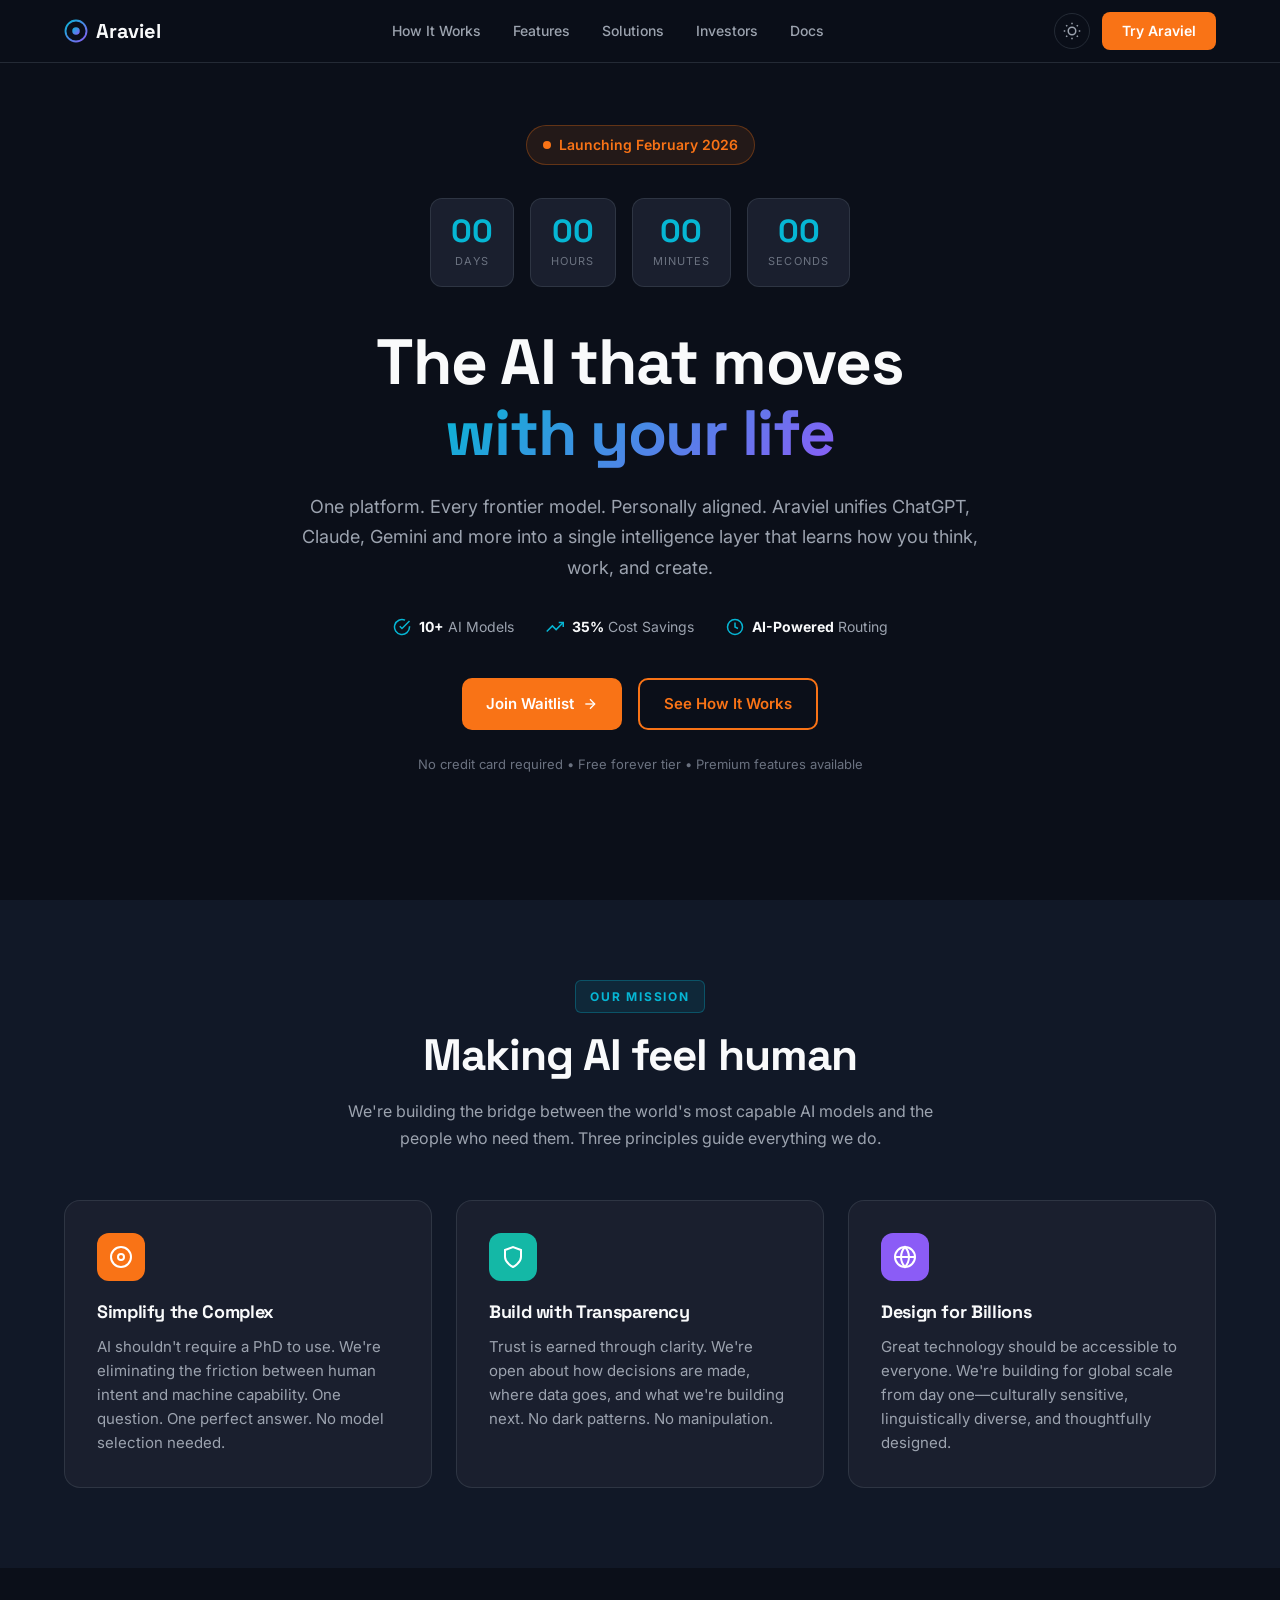
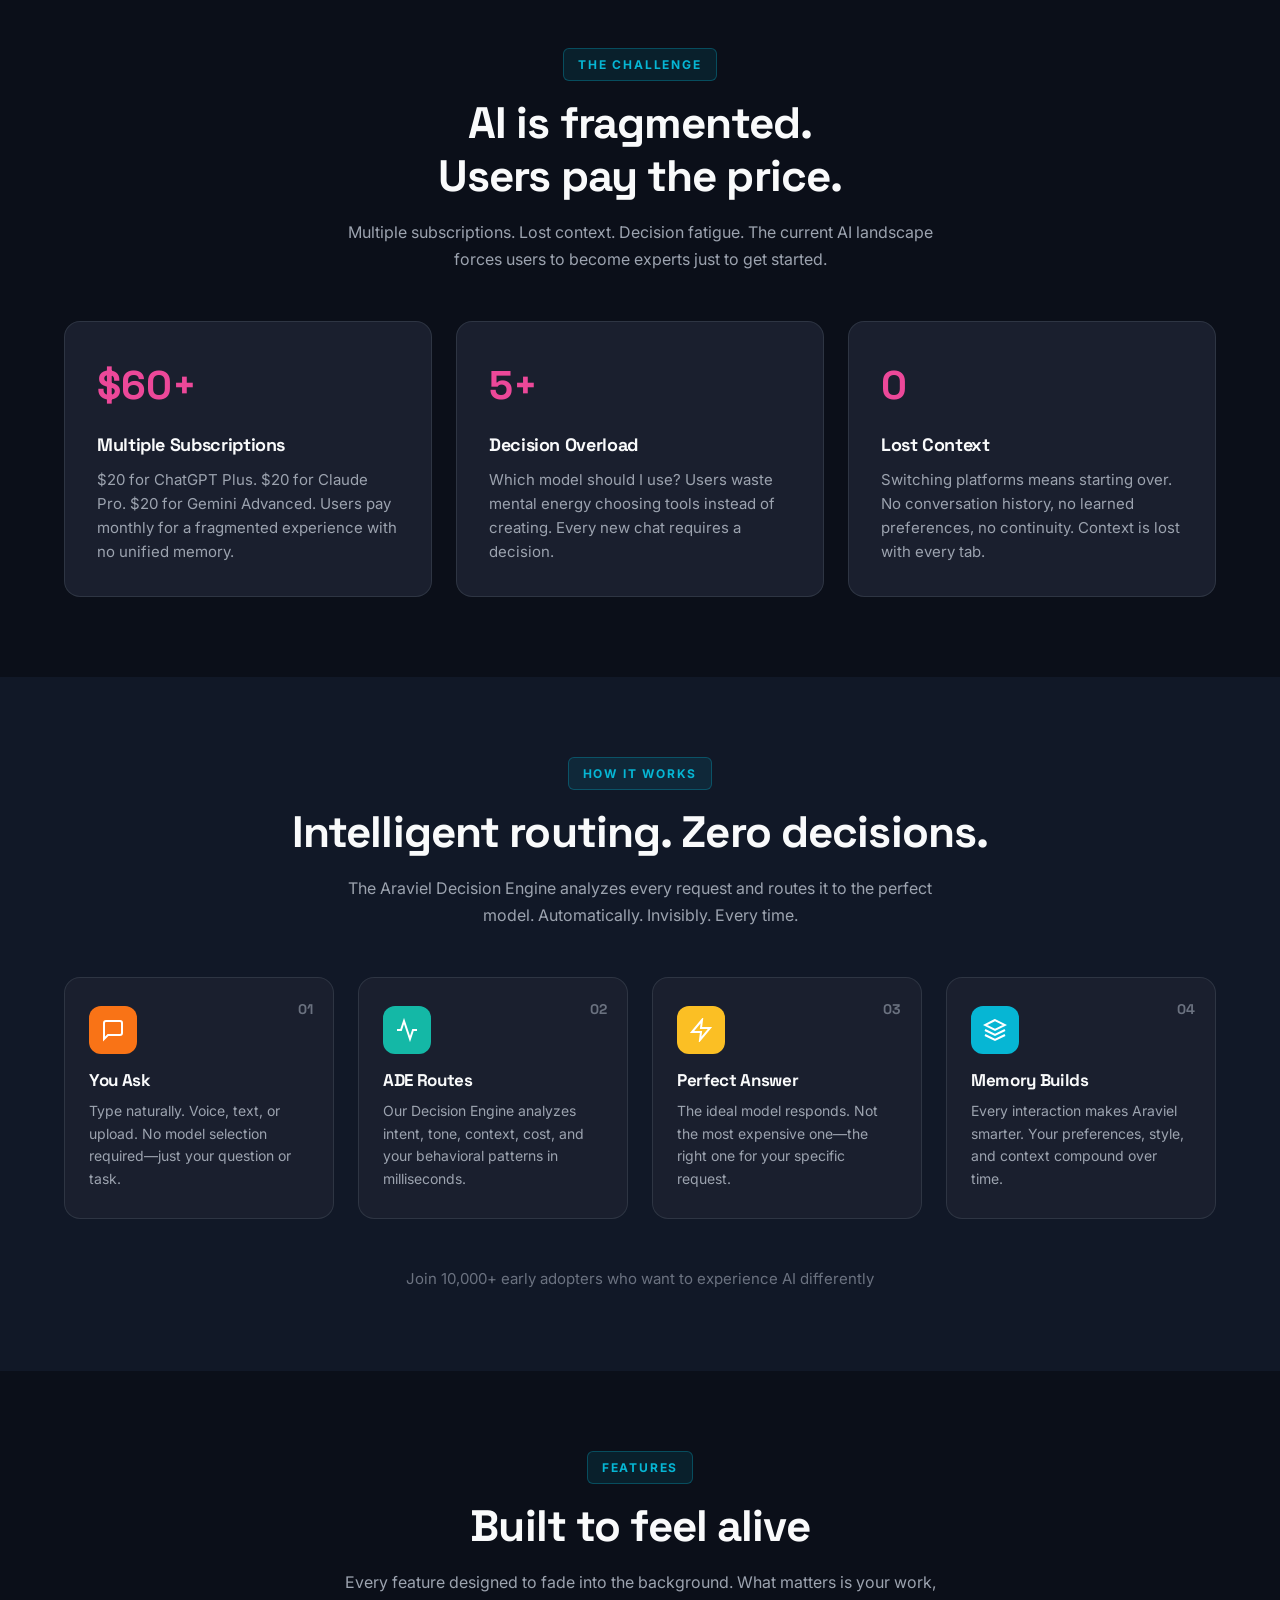
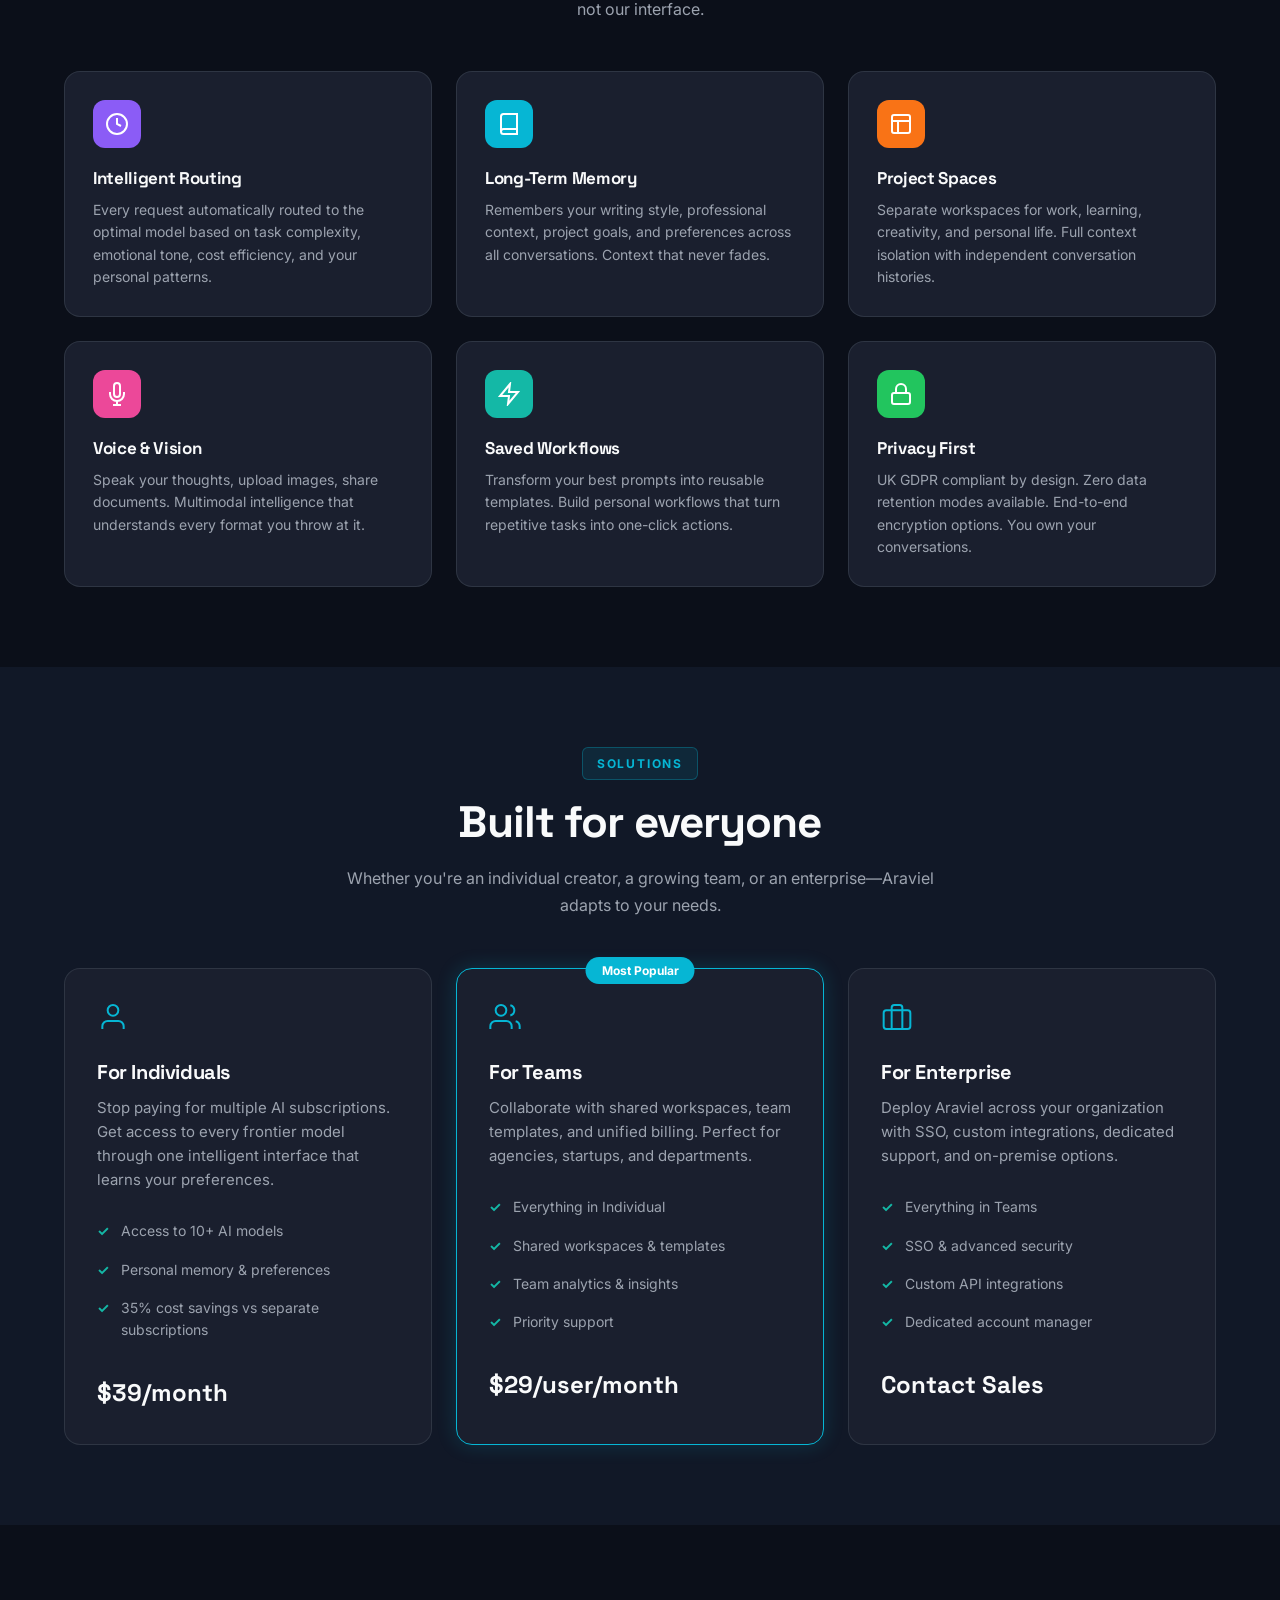
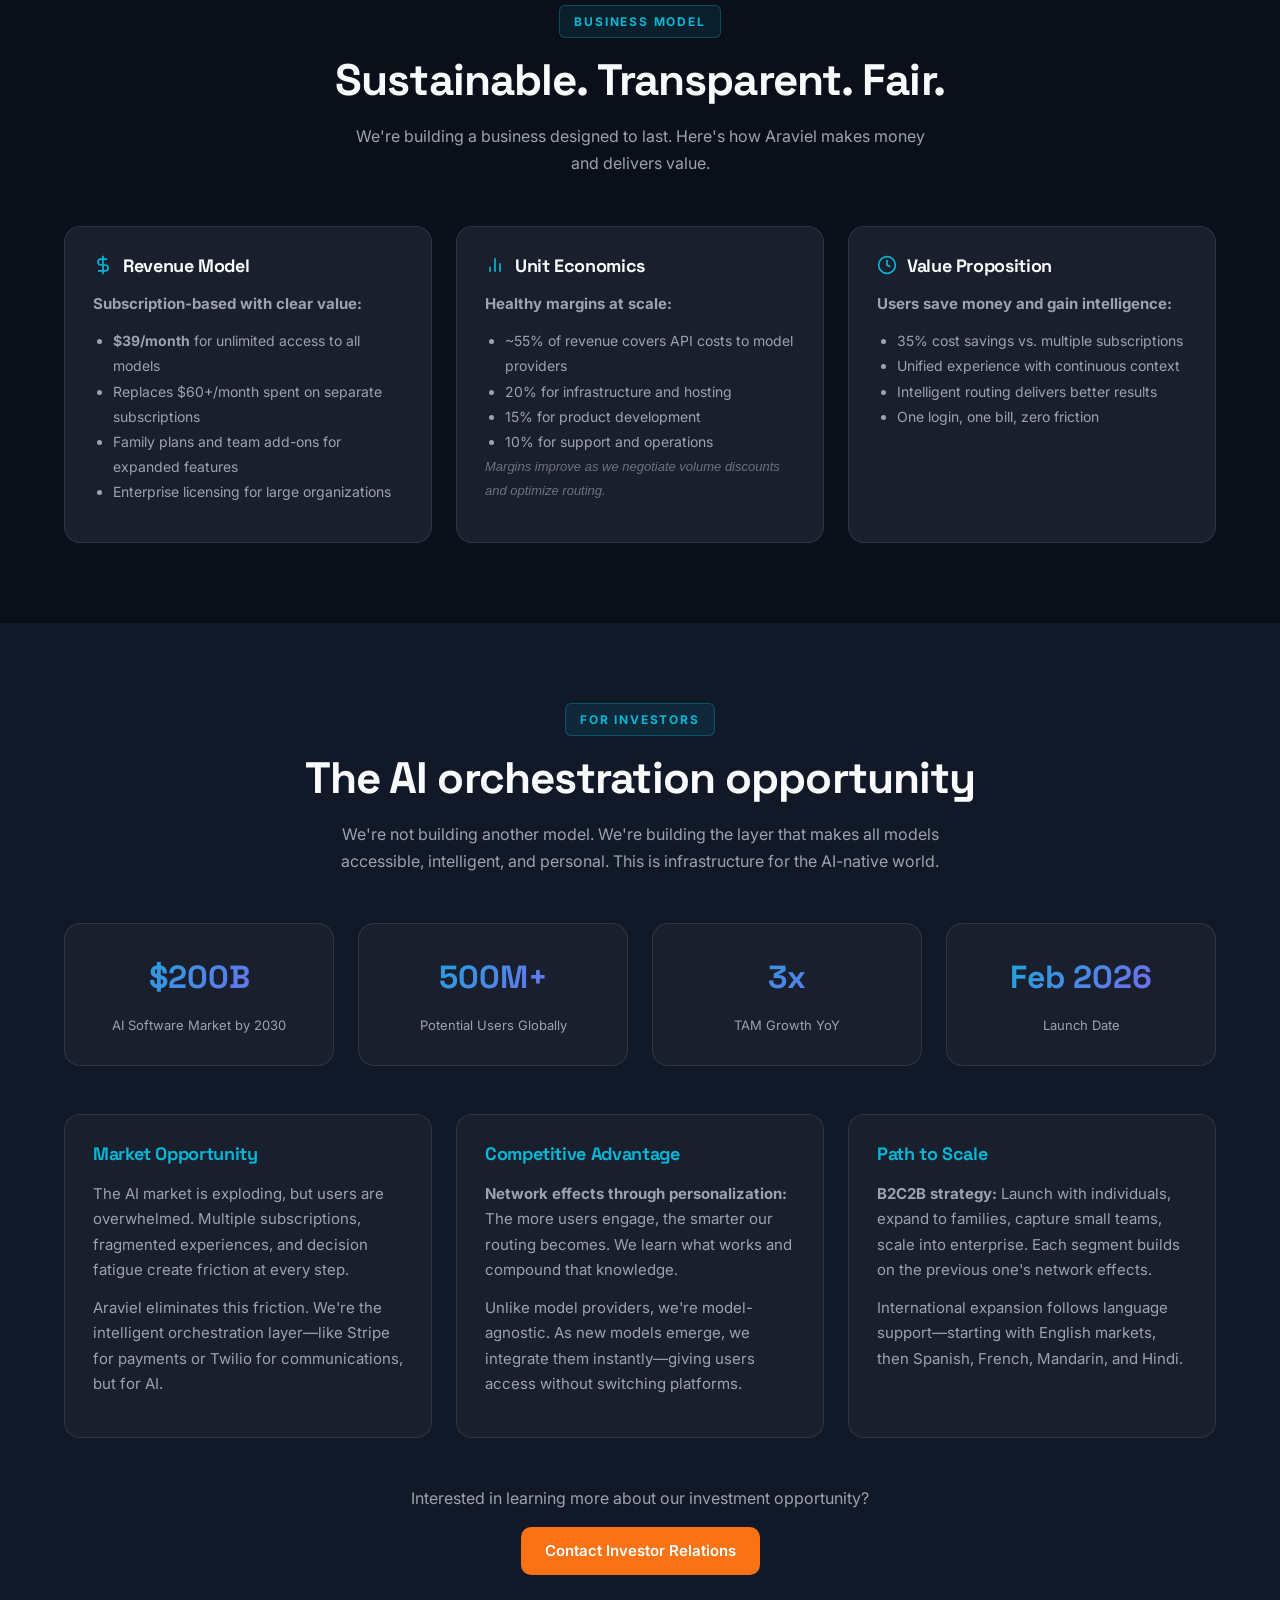
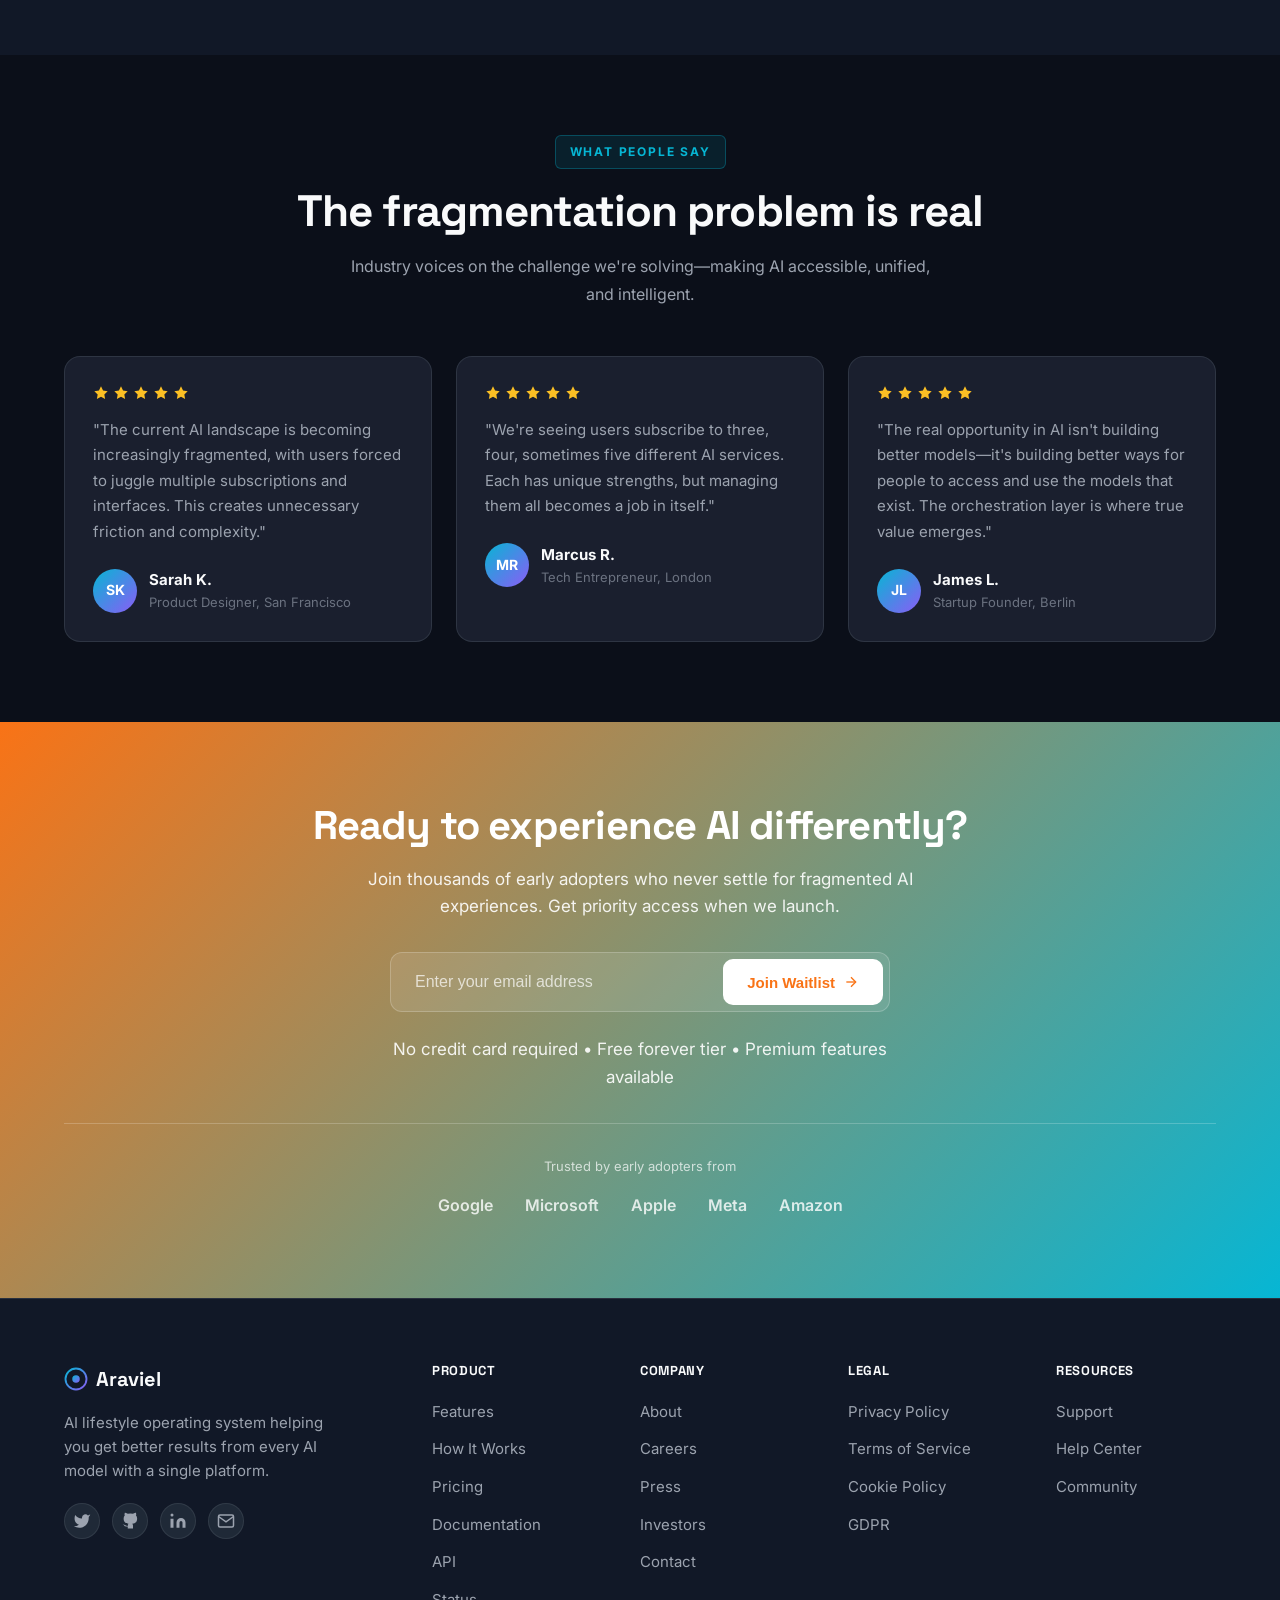
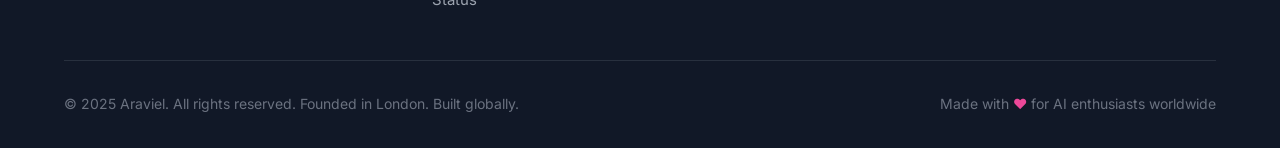
==== commit 7a64c570: "feat: Complete responsive redesign with restored sections and light/dark mode - Restore all sections" ====
--- a/index.html
+++ b/index.html
@@ -1,5 +1,5 @@
 <!DOCTYPE html>
-<html lang="en">
+<html lang="en" data-theme="dark">
 <head>
     <meta charset="UTF-8">
     <meta name="viewport" content="width=device-width, initial-scale=1.0">
@@ -7,7 +7,7 @@
 
     <title>Araviel | The AI Lifestyle Operating System</title>
     <meta name="description" content="The first AI lifestyle operating system. One platform that unifies ChatGPT, Claude, Gemini and every frontier model. Built for clarity. Designed for billions.">
-    <meta name="keywords" content="AI lifestyle operating system, Araviel Decision Engine, multi-model AI, personal AI, ChatGPT Claude Gemini">
+    <meta name="keywords" content="AI lifestyle operating system, Araviel Decision Engine, multi-model AI, personal AI, ChatGPT Claude Gemini, enterprise AI, AI for business">
 
     <meta property="og:title" content="Araviel | The AI Lifestyle Operating System">
     <meta property="og:description" content="One platform. Every model. Personally aligned. Globally trusted.">
@@ -15,6 +15,10 @@
     <meta property="og:url" content="https://araviel.ai">
     <meta property="og:image" content="https://araviel.ai/og-image.jpg">
 
+    <meta name="twitter:card" content="summary_large_image">
+    <meta name="twitter:title" content="Araviel | The AI Lifestyle Operating System">
+    <meta name="twitter:description" content="One platform. Every model. Personally aligned.">
+
     <link rel="canonical" href="https://araviel.ai">
     <link rel="icon" type="image/svg+xml" href="/favicon.svg">
 
@@ -26,13 +30,13 @@
 </head>
 <body>
 
-<!-- Navigation -->
+<!-- Navigation - Sleek & Compact -->
 <nav class="nav" id="nav">
     <div class="container">
         <a href="/" class="logo">
-            <svg class="logo-icon" width="28" height="28" viewBox="0 0 32 32" fill="none">
-                <circle cx="16" cy="16" r="14" stroke="url(#logoGrad)" stroke-width="3"/>
-                <circle cx="16" cy="16" r="6" fill="url(#logoGrad)"/>
+            <svg class="logo-icon" width="24" height="24" viewBox="0 0 32 32" fill="none">
+                <circle cx="16" cy="16" r="14" stroke="url(#logoGrad)" stroke-width="2.5"/>
+                <circle cx="16" cy="16" r="5" fill="url(#logoGrad)"/>
                 <defs>
                     <linearGradient id="logoGrad" x1="0%" y1="0%" x2="100%" y2="100%">
                         <stop offset="0%" stop-color="#06B6D4"/>
@@ -42,29 +46,32 @@
             </svg>
             <span>Araviel</span>
         </a>
-        <ul class="nav-menu">
+
+        <ul class="nav-menu" id="navMenu">
             <li><a href="#how-it-works">How It Works</a></li>
             <li><a href="#features">Features</a></li>
-            <li><a href="#testimonials">Testimonials</a></li>
+            <li><a href="#solutions">Solutions</a></li>
+            <li><a href="#investors">Investors</a></li>
+            <li><a href="/pages/docs.html">Docs</a></li>
         </ul>
+
         <div class="nav-actions">
             <button class="theme-toggle" id="themeToggle" aria-label="Toggle theme">
-                <svg class="sun-icon" width="20" height="20" viewBox="0 0 24 24" fill="none" stroke="currentColor" stroke-width="2">
+                <svg class="icon-sun" width="18" height="18" viewBox="0 0 24 24" fill="none" stroke="currentColor" stroke-width="2">
                     <circle cx="12" cy="12" r="5"/>
-                    <line x1="12" y1="1" x2="12" y2="3"/>
-                    <line x1="12" y1="21" x2="12" y2="23"/>
-                    <line x1="4.22" y1="4.22" x2="5.64" y2="5.64"/>
-                    <line x1="18.36" y1="18.36" x2="19.78" y2="19.78"/>
-                    <line x1="1" y1="12" x2="3" y2="12"/>
-                    <line x1="21" y1="12" x2="23" y2="12"/>
-                    <line x1="4.22" y1="19.78" x2="5.64" y2="18.36"/>
-                    <line x1="18.36" y1="5.64" x2="19.78" y2="4.22"/>
+                    <line x1="12" y1="1" x2="12" y2="3"/><line x1="12" y1="21" x2="12" y2="23"/>
+                    <line x1="4.22" y1="4.22" x2="5.64" y2="5.64"/><line x1="18.36" y1="18.36" x2="19.78" y2="19.78"/>
+                    <line x1="1" y1="12" x2="3" y2="12"/><line x1="21" y1="12" x2="23" y2="12"/>
+                    <line x1="4.22" y1="19.78" x2="5.64" y2="18.36"/><line x1="18.36" y1="5.64" x2="19.78" y2="4.22"/>
+                </svg>
+                <svg class="icon-moon" width="18" height="18" viewBox="0 0 24 24" fill="none" stroke="currentColor" stroke-width="2">
+                    <path d="M21 12.79A9 9 0 1 1 11.21 3 7 7 0 0 0 21 12.79z"/>
                 </svg>
             </button>
-            <a href="#waitlist" class="nav-link">Sign In</a>
-            <a href="#waitlist" class="cta-button">Get Started</a>
-        </div>
-        <button class="mobile-menu-toggle" aria-label="Toggle menu">
+            <a href="#cta" class="nav-cta">Try Araviel</a>
+        </div>
+
+        <button class="mobile-toggle" id="mobileToggle" aria-label="Toggle menu">
             <span></span>
             <span></span>
             <span></span>
@@ -77,83 +84,140 @@
     <ul>
         <li><a href="#how-it-works">How It Works</a></li>
         <li><a href="#features">Features</a></li>
-        <li><a href="#testimonials">Testimonials</a></li>
-        <li><a href="#waitlist" class="button button-primary">Join Waitlist</a></li>
+        <li><a href="#solutions">Solutions</a></li>
+        <li><a href="#investors">Investors</a></li>
+        <li><a href="/pages/docs.html">Docs</a></li>
+        <li><a href="#cta" class="mobile-cta">Try Araviel</a></li>
     </ul>
 </div>
 
 <!-- Hero Section -->
-<section class="hero">
+<section class="hero" id="hero">
     <div class="container">
         <div class="hero-badge">
-            <svg width="16" height="16" viewBox="0 0 24 24" fill="currentColor">
-                <path d="M13 3L4 14h7l-2 7 9-11h-7l2-7z"/>
-            </svg>
-            February 2026 Launch
-        </div>
-
-        <div class="countdown-timer" id="countdown">
+            <span class="badge-dot"></span>
+            Launching February 2026
+        </div>
+
+        <div class="countdown" id="countdown">
             <div class="countdown-item">
-                <div class="countdown-value" id="days">00</div>
-                <div class="countdown-label">Days</div>
+                <span class="countdown-value" id="days">00</span>
+                <span class="countdown-label">Days</span>
             </div>
             <div class="countdown-item">
-                <div class="countdown-value" id="hours">00</div>
-                <div class="countdown-label">Hours</div>
+                <span class="countdown-value" id="hours">00</span>
+                <span class="countdown-label">Hours</span>
             </div>
             <div class="countdown-item">
-                <div class="countdown-value" id="minutes">00</div>
-                <div class="countdown-label">Minutes</div>
+                <span class="countdown-value" id="minutes">00</span>
+                <span class="countdown-label">Minutes</span>
             </div>
             <div class="countdown-item">
-                <div class="countdown-value" id="seconds">00</div>
-                <div class="countdown-label">Seconds</div>
+                <span class="countdown-value" id="seconds">00</span>
+                <span class="countdown-label">Seconds</span>
             </div>
         </div>
 
         <h1 class="hero-title">
-            Experience <span class="gradient-text-cyan">Every AI</span> with<br>
-            <span class="gradient-text-purple">One Platform</span>
+            The AI that moves<br>
+            <span class="gradient-text">with your life</span>
         </h1>
 
         <p class="hero-subtitle">
-            Access ChatGPT, Claude, Gemini and every frontier model through a single intelligent layer.
-            Our AI routes your requests to the perfect model so you save time and get better results.
+            One platform. Every frontier model. Personally aligned. Araviel unifies ChatGPT, Claude, Gemini and more into a single intelligence layer that learns how you think, work, and create.
         </p>
 
         <div class="hero-stats">
-            <div class="stat-item">
-                <svg width="20" height="20" viewBox="0 0 24 24" fill="none" stroke="currentColor" stroke-width="2">
-                    <path d="M22 11.08V12a10 10 0 1 1-5.93-9.14"/>
-                    <polyline points="22 4 12 14.01 9 11.01"/>
-                </svg>
+            <div class="hero-stat">
+                <svg width="18" height="18" viewBox="0 0 24 24" fill="none" stroke="currentColor" stroke-width="2"><path d="M22 11.08V12a10 10 0 1 1-5.93-9.14"/><polyline points="22 4 12 14.01 9 11.01"/></svg>
                 <span><strong>10+</strong> AI Models</span>
             </div>
-            <div class="stat-item">
-                <svg width="20" height="20" viewBox="0 0 24 24" fill="none" stroke="currentColor" stroke-width="2">
-                    <polyline points="23 6 13.5 15.5 8.5 10.5 1 18"/>
-                    <polyline points="17 6 23 6 23 12"/>
-                </svg>
+            <div class="hero-stat">
+                <svg width="18" height="18" viewBox="0 0 24 24" fill="none" stroke="currentColor" stroke-width="2"><polyline points="23 6 13.5 15.5 8.5 10.5 1 18"/><polyline points="17 6 23 6 23 12"/></svg>
                 <span><strong>35%</strong> Cost Savings</span>
             </div>
-            <div class="stat-item">
-                <svg width="20" height="20" viewBox="0 0 24 24" fill="none" stroke="currentColor" stroke-width="2">
-                    <circle cx="11" cy="11" r="8"/>
-                    <line x1="21" y1="21" x2="16.65" y2="16.65"/>
-                </svg>
+            <div class="hero-stat">
+                <svg width="18" height="18" viewBox="0 0 24 24" fill="none" stroke="currentColor" stroke-width="2"><circle cx="12" cy="12" r="10"/><path d="M12 6v6l4 2"/></svg>
                 <span><strong>AI-Powered</strong> Routing</span>
             </div>
         </div>
 
         <div class="hero-actions">
-            <a href="#waitlist" class="button button-primary">
-                Join the Waitlist
-                <svg width="16" height="16" viewBox="0 0 24 24" fill="none" stroke="currentColor" stroke-width="2">
-                    <line x1="5" y1="12" x2="19" y2="12"/>
-                    <polyline points="12 5 19 12 12 19"/>
-                </svg>
+            <a href="#cta" class="btn btn-primary">
+                Join Waitlist
+                <svg width="16" height="16" viewBox="0 0 24 24" fill="none" stroke="currentColor" stroke-width="2"><line x1="5" y1="12" x2="19" y2="12"/><polyline points="12 5 19 12 12 19"/></svg>
             </a>
-            <a href="#how-it-works" class="button button-secondary">See How It Works</a>
+            <a href="#how-it-works" class="btn btn-secondary">See How It Works</a>
+        </div>
+
+        <p class="hero-note">No credit card required • Free forever tier • Premium features available</p>
+    </div>
+</section>
+
+<!-- Mission Section -->
+<section id="mission" class="mission">
+    <div class="container">
+        <span class="section-label">Our Mission</span>
+        <h2 class="section-title">Making AI feel human</h2>
+        <p class="section-subtitle">
+            We're building the bridge between the world's most capable AI models and the people who need them. Three principles guide everything we do.
+        </p>
+
+        <div class="mission-grid">
+            <div class="mission-card">
+                <div class="card-icon icon-orange">
+                    <svg width="24" height="24" viewBox="0 0 24 24" fill="none" stroke="currentColor" stroke-width="2"><circle cx="12" cy="12" r="10"/><circle cx="12" cy="12" r="3"/></svg>
+                </div>
+                <h3>Simplify the Complex</h3>
+                <p>AI shouldn't require a PhD to use. We're eliminating the friction between human intent and machine capability. One question. One perfect answer. No model selection needed.</p>
+            </div>
+
+            <div class="mission-card">
+                <div class="card-icon icon-teal">
+                    <svg width="24" height="24" viewBox="0 0 24 24" fill="none" stroke="currentColor" stroke-width="2"><path d="M12 22s8-4 8-10V5l-8-3-8 3v7c0 6 8 10 8 10z"/></svg>
+                </div>
+                <h3>Build with Transparency</h3>
+                <p>Trust is earned through clarity. We're open about how decisions are made, where data goes, and what we're building next. No dark patterns. No manipulation.</p>
+            </div>
+
+            <div class="mission-card">
+                <div class="card-icon icon-purple">
+                    <svg width="24" height="24" viewBox="0 0 24 24" fill="none" stroke="currentColor" stroke-width="2"><circle cx="12" cy="12" r="10"/><line x1="2" y1="12" x2="22" y2="12"/><path d="M12 2a15.3 15.3 0 0 1 4 10 15.3 15.3 0 0 1-4 10 15.3 15.3 0 0 1-4-10 15.3 15.3 0 0 1 4-10z"/></svg>
+                </div>
+                <h3>Design for Billions</h3>
+                <p>Great technology should be accessible to everyone. We're building for global scale from day one—culturally sensitive, linguistically diverse, and thoughtfully designed.</p>
+            </div>
+        </div>
+    </div>
+</section>
+
+<!-- Problem Section -->
+<section id="problem" class="problem">
+    <div class="container">
+        <span class="section-label">The Challenge</span>
+        <h2 class="section-title">AI is fragmented.<br>Users pay the price.</h2>
+        <p class="section-subtitle">
+            Multiple subscriptions. Lost context. Decision fatigue. The current AI landscape forces users to become experts just to get started.
+        </p>
+
+        <div class="problem-grid">
+            <div class="problem-card">
+                <div class="problem-number">$60+</div>
+                <h3>Multiple Subscriptions</h3>
+                <p>$20 for ChatGPT Plus. $20 for Claude Pro. $20 for Gemini Advanced. Users pay monthly for a fragmented experience with no unified memory.</p>
+            </div>
+
+            <div class="problem-card">
+                <div class="problem-number">5+</div>
+                <h3>Decision Overload</h3>
+                <p>Which model should I use? Users waste mental energy choosing tools instead of creating. Every new chat requires a decision.</p>
+            </div>
+
+            <div class="problem-card">
+                <div class="problem-number">0</div>
+                <h3>Lost Context</h3>
+                <p>Switching platforms means starting over. No conversation history, no learned preferences, no continuity. Context is lost with every tab.</p>
+            </div>
         </div>
     </div>
 </section>
@@ -161,59 +225,51 @@
 <!-- How It Works Section -->
 <section id="how-it-works" class="how-it-works">
     <div class="container">
-        <h2 class="section-title">How Araviel Works</h2>
+        <span class="section-label">How It Works</span>
+        <h2 class="section-title">Intelligent routing. Zero decisions.</h2>
         <p class="section-subtitle">
-            Getting the best AI response has never been easier. Here's how we make it happen.
-        </p>
-
-        <div class="how-it-works-grid">
+            The Araviel Decision Engine analyzes every request and routes it to the perfect model. Automatically. Invisibly. Every time.
+        </p>
+
+        <div class="how-grid">
             <div class="how-card">
-                <div class="how-icon how-icon-orange">
-                    <svg width="24" height="24" viewBox="0 0 24 24" fill="none" stroke="currentColor" stroke-width="2">
-                        <circle cx="11" cy="11" r="8"/>
-                        <line x1="21" y1="21" x2="16.65" y2="16.65"/>
-                    </svg>
-                </div>
-                <h3>Ask Anything</h3>
-                <p>Use natural language to describe what you need. Our AI understands context, nuance, and intent to route your request perfectly.</p>
+                <div class="how-icon icon-orange">
+                    <svg width="24" height="24" viewBox="0 0 24 24" fill="none" stroke="currentColor" stroke-width="2"><path d="M21 15a2 2 0 0 1-2 2H7l-4 4V5a2 2 0 0 1 2-2h14a2 2 0 0 1 2 2z"/></svg>
+                </div>
+                <div class="how-step">01</div>
+                <h3>You Ask</h3>
+                <p>Type naturally. Voice, text, or upload. No model selection required—just your question or task.</p>
             </div>
 
             <div class="how-card">
-                <div class="how-icon how-icon-teal">
-                    <svg width="24" height="24" viewBox="0 0 24 24" fill="none" stroke="currentColor" stroke-width="2">
-                        <path d="M22 11.08V12a10 10 0 1 1-5.93-9.14"/>
-                        <polyline points="22 4 12 14.01 9 11.01"/>
-                    </svg>
-                </div>
-                <h3>AI Routes Intelligently</h3>
-                <p>Every request is automatically analyzed and routed to the optimal model. We check complexity, cost, and your preferences in real-time.</p>
+                <div class="how-icon icon-teal">
+                    <svg width="24" height="24" viewBox="0 0 24 24" fill="none" stroke="currentColor" stroke-width="2"><polyline points="22 12 18 12 15 21 9 3 6 12 2 12"/></svg>
+                </div>
+                <div class="how-step">02</div>
+                <h3>ADE Routes</h3>
+                <p>Our Decision Engine analyzes intent, tone, context, cost, and your behavioral patterns in milliseconds.</p>
             </div>
 
             <div class="how-card">
-                <div class="how-icon how-icon-yellow">
-                    <svg width="24" height="24" viewBox="0 0 24 24" fill="none" stroke="currentColor" stroke-width="2">
-                        <path d="M18 8A6 6 0 0 0 6 8c0 7-3 9-3 9h18s-3-2-3-9"/>
-                        <path d="M13.73 21a2 2 0 0 1-3.46 0"/>
-                    </svg>
-                </div>
-                <h3>Get Perfect Results</h3>
-                <p>Receive the best possible response every time. No model switching, no decision fatigue—just answers that work.</p>
+                <div class="how-icon icon-yellow">
+                    <svg width="24" height="24" viewBox="0 0 24 24" fill="none" stroke="currentColor" stroke-width="2"><polygon points="13 2 3 14 12 14 11 22 21 10 12 10 13 2"/></svg>
+                </div>
+                <div class="how-step">03</div>
+                <h3>Perfect Answer</h3>
+                <p>The ideal model responds. Not the most expensive one—the right one for your specific request.</p>
             </div>
 
             <div class="how-card">
-                <div class="how-icon how-icon-cyan">
-                    <svg width="24" height="24" viewBox="0 0 24 24" fill="none" stroke="currentColor" stroke-width="2">
-                        <path d="M12 2L2 7l10 5 10-5-10-5z"/>
-                        <path d="M2 17l10 5 10-5"/>
-                        <path d="M2 12l10 5 10-5"/>
-                    </svg>
-                </div>
-                <h3>Build on Memory</h3>
-                <p>Araviel remembers your preferences, style, and context across all conversations. Your AI gets smarter with every interaction.</p>
-            </div>
-        </div>
-
-        <p class="social-proof">Join 10,000+ early adopters who want to experience AI differently</p>
+                <div class="how-icon icon-cyan">
+                    <svg width="24" height="24" viewBox="0 0 24 24" fill="none" stroke="currentColor" stroke-width="2"><path d="M12 2L2 7l10 5 10-5-10-5z"/><path d="M2 17l10 5 10-5"/><path d="M2 12l10 5 10-5"/></svg>
+                </div>
+                <div class="how-step">04</div>
+                <h3>Memory Builds</h3>
+                <p>Every interaction makes Araviel smarter. Your preferences, style, and context compound over time.</p>
+            </div>
+        </div>
+
+        <p class="section-proof">Join 10,000+ early adopters who want to experience AI differently</p>
     </div>
 </section>
 
@@ -221,76 +277,228 @@
 <section id="features" class="features">
     <div class="container">
         <span class="section-label">Features</span>
-        <h2 class="section-title">Built for the AI-native generation</h2>
+        <h2 class="section-title">Built to feel alive</h2>
         <p class="section-subtitle">
-            Every feature designed to disappear into the background. What matters is your work, not our interface.
+            Every feature designed to fade into the background. What matters is your work, not our interface.
         </p>
 
         <div class="features-grid">
-            <div class="feature-card feature-card-large">
-                <div class="feature-icon feature-icon-purple">
-                    <svg width="28" height="28" viewBox="0 0 24 24" fill="none" stroke="currentColor" stroke-width="2">
-                        <circle cx="12" cy="12" r="10"/>
-                        <path d="M12 6v6l4 2"/>
-                    </svg>
-                </div>
-                <h3>Intelligent Routing Engine</h3>
-                <p>The Araviel Decision Engine analyzes every request across 15+ dimensions—task complexity, emotional tone, cost efficiency, response quality, and your personal patterns—to select the perfect AI model automatically.</p>
-            </div>
-
             <div class="feature-card">
-                <div class="feature-icon feature-icon-cyan">
-                    <svg width="24" height="24" viewBox="0 0 24 24" fill="none" stroke="currentColor" stroke-width="2">
-                        <path d="M4 19.5A2.5 2.5 0 0 1 6.5 17H20"/>
-                        <path d="M6.5 2H20v20H6.5A2.5 2.5 0 0 1 4 19.5v-15A2.5 2.5 0 0 1 6.5 2z"/>
-                    </svg>
+                <div class="feature-icon icon-purple">
+                    <svg width="24" height="24" viewBox="0 0 24 24" fill="none" stroke="currentColor" stroke-width="2"><circle cx="12" cy="12" r="10"/><path d="M12 6v6l4 2"/></svg>
+                </div>
+                <h3>Intelligent Routing</h3>
+                <p>Every request automatically routed to the optimal model based on task complexity, emotional tone, cost efficiency, and your personal patterns.</p>
+            </div>
+
+            <div class="feature-card">
+                <div class="feature-icon icon-cyan">
+                    <svg width="24" height="24" viewBox="0 0 24 24" fill="none" stroke="currentColor" stroke-width="2"><path d="M4 19.5A2.5 2.5 0 0 1 6.5 17H20"/><path d="M6.5 2H20v20H6.5A2.5 2.5 0 0 1 4 19.5v-15A2.5 2.5 0 0 1 6.5 2z"/></svg>
                 </div>
                 <h3>Long-Term Memory</h3>
-                <p>Remembers your writing style, preferences, and context across all conversations forever.</p>
+                <p>Remembers your writing style, professional context, project goals, and preferences across all conversations. Context that never fades.</p>
             </div>
 
             <div class="feature-card">
-                <div class="feature-icon feature-icon-orange">
-                    <svg width="24" height="24" viewBox="0 0 24 24" fill="none" stroke="currentColor" stroke-width="2">
-                        <rect x="3" y="3" width="18" height="18" rx="2" ry="2"/>
-                        <line x1="3" y1="9" x2="21" y2="9"/>
-                        <line x1="9" y1="21" x2="9" y2="9"/>
-                    </svg>
+                <div class="feature-icon icon-orange">
+                    <svg width="24" height="24" viewBox="0 0 24 24" fill="none" stroke="currentColor" stroke-width="2"><rect x="3" y="3" width="18" height="18" rx="2" ry="2"/><line x1="3" y1="9" x2="21" y2="9"/><line x1="9" y1="21" x2="9" y2="9"/></svg>
                 </div>
                 <h3>Project Spaces</h3>
-                <p>Separate workspaces for work, learning, creativity, and personal life with full context isolation.</p>
+                <p>Separate workspaces for work, learning, creativity, and personal life. Full context isolation with independent conversation histories.</p>
             </div>
 
             <div class="feature-card">
-                <div class="feature-icon feature-icon-pink">
-                    <svg width="24" height="24" viewBox="0 0 24 24" fill="none" stroke="currentColor" stroke-width="2">
-                        <polygon points="12 2 15.09 8.26 22 9.27 17 14.14 18.18 21.02 12 17.77 5.82 21.02 7 14.14 2 9.27 8.91 8.26 12 2"/>
-                    </svg>
+                <div class="feature-icon icon-pink">
+                    <svg width="24" height="24" viewBox="0 0 24 24" fill="none" stroke="currentColor" stroke-width="2"><path d="M12 1a3 3 0 0 0-3 3v8a3 3 0 0 0 6 0V4a3 3 0 0 0-3-3z"/><path d="M19 10v2a7 7 0 0 1-14 0v-2"/><line x1="12" y1="19" x2="12" y2="23"/><line x1="8" y1="23" x2="16" y2="23"/></svg>
                 </div>
                 <h3>Voice & Vision</h3>
-                <p>Speak your thoughts, upload images, share documents. True multimodal intelligence.</p>
+                <p>Speak your thoughts, upload images, share documents. Multimodal intelligence that understands every format you throw at it.</p>
             </div>
 
             <div class="feature-card">
-                <div class="feature-icon feature-icon-teal">
-                    <svg width="24" height="24" viewBox="0 0 24 24" fill="none" stroke="currentColor" stroke-width="2">
-                        <polygon points="13 2 3 14 12 14 11 22 21 10 12 10 13 2"/>
-                    </svg>
+                <div class="feature-icon icon-teal">
+                    <svg width="24" height="24" viewBox="0 0 24 24" fill="none" stroke="currentColor" stroke-width="2"><polygon points="13 2 3 14 12 14 11 22 21 10 12 10 13 2"/></svg>
                 </div>
                 <h3>Saved Workflows</h3>
-                <p>Transform your best prompts into reusable templates and one-click actions.</p>
+                <p>Transform your best prompts into reusable templates. Build personal workflows that turn repetitive tasks into one-click actions.</p>
             </div>
 
             <div class="feature-card">
-                <div class="feature-icon feature-icon-green">
-                    <svg width="24" height="24" viewBox="0 0 24 24" fill="none" stroke="currentColor" stroke-width="2">
-                        <rect x="3" y="11" width="18" height="11" rx="2" ry="2"/>
-                        <path d="M7 11V7a5 5 0 0 1 10 0v4"/>
-                    </svg>
+                <div class="feature-icon icon-green">
+                    <svg width="24" height="24" viewBox="0 0 24 24" fill="none" stroke="currentColor" stroke-width="2"><rect x="3" y="11" width="18" height="11" rx="2" ry="2"/><path d="M7 11V7a5 5 0 0 1 10 0v4"/></svg>
                 </div>
                 <h3>Privacy First</h3>
-                <p>UK GDPR compliant. Zero data retention modes available. You own your data.</p>
-            </div>
+                <p>UK GDPR compliant by design. Zero data retention modes available. End-to-end encryption options. You own your conversations.</p>
+            </div>
+        </div>
+    </div>
+</section>
+
+<!-- Solutions Section -->
+<section id="solutions" class="solutions">
+    <div class="container">
+        <span class="section-label">Solutions</span>
+        <h2 class="section-title">Built for everyone</h2>
+        <p class="section-subtitle">
+            Whether you're an individual creator, a growing team, or an enterprise—Araviel adapts to your needs.
+        </p>
+
+        <div class="solutions-grid">
+            <div class="solution-card">
+                <div class="solution-icon">
+                    <svg width="32" height="32" viewBox="0 0 24 24" fill="none" stroke="currentColor" stroke-width="1.5"><path d="M20 21v-2a4 4 0 0 0-4-4H8a4 4 0 0 0-4 4v2"/><circle cx="12" cy="7" r="4"/></svg>
+                </div>
+                <h3>For Individuals</h3>
+                <p>Stop paying for multiple AI subscriptions. Get access to every frontier model through one intelligent interface that learns your preferences.</p>
+                <ul class="solution-features">
+                    <li>Access to 10+ AI models</li>
+                    <li>Personal memory & preferences</li>
+                    <li>35% cost savings vs separate subscriptions</li>
+                </ul>
+                <span class="solution-price">$39/month</span>
+            </div>
+
+            <div class="solution-card solution-featured">
+                <div class="solution-badge">Most Popular</div>
+                <div class="solution-icon">
+                    <svg width="32" height="32" viewBox="0 0 24 24" fill="none" stroke="currentColor" stroke-width="1.5"><path d="M17 21v-2a4 4 0 0 0-4-4H5a4 4 0 0 0-4 4v2"/><circle cx="9" cy="7" r="4"/><path d="M23 21v-2a4 4 0 0 0-3-3.87"/><path d="M16 3.13a4 4 0 0 1 0 7.75"/></svg>
+                </div>
+                <h3>For Teams</h3>
+                <p>Collaborate with shared workspaces, team templates, and unified billing. Perfect for agencies, startups, and departments.</p>
+                <ul class="solution-features">
+                    <li>Everything in Individual</li>
+                    <li>Shared workspaces & templates</li>
+                    <li>Team analytics & insights</li>
+                    <li>Priority support</li>
+                </ul>
+                <span class="solution-price">$29/user/month</span>
+            </div>
+
+            <div class="solution-card">
+                <div class="solution-icon">
+                    <svg width="32" height="32" viewBox="0 0 24 24" fill="none" stroke="currentColor" stroke-width="1.5"><rect x="2" y="7" width="20" height="14" rx="2" ry="2"/><path d="M16 21V5a2 2 0 0 0-2-2h-4a2 2 0 0 0-2 2v16"/></svg>
+                </div>
+                <h3>For Enterprise</h3>
+                <p>Deploy Araviel across your organization with SSO, custom integrations, dedicated support, and on-premise options.</p>
+                <ul class="solution-features">
+                    <li>Everything in Teams</li>
+                    <li>SSO & advanced security</li>
+                    <li>Custom API integrations</li>
+                    <li>Dedicated account manager</li>
+                </ul>
+                <span class="solution-price">Contact Sales</span>
+            </div>
+        </div>
+    </div>
+</section>
+
+<!-- Business Model Section -->
+<section id="business" class="business">
+    <div class="container">
+        <span class="section-label">Business Model</span>
+        <h2 class="section-title">Sustainable. Transparent. Fair.</h2>
+        <p class="section-subtitle">
+            We're building a business designed to last. Here's how Araviel makes money and delivers value.
+        </p>
+
+        <div class="business-grid">
+            <div class="business-card">
+                <h3>
+                    <svg width="20" height="20" viewBox="0 0 24 24" fill="none" stroke="currentColor" stroke-width="2"><line x1="12" y1="1" x2="12" y2="23"/><path d="M17 5H9.5a3.5 3.5 0 0 0 0 7h5a3.5 3.5 0 0 1 0 7H6"/></svg>
+                    Revenue Model
+                </h3>
+                <p><strong>Subscription-based with clear value:</strong></p>
+                <ul>
+                    <li><strong>$39/month</strong> for unlimited access to all models</li>
+                    <li>Replaces $60+/month spent on separate subscriptions</li>
+                    <li>Family plans and team add-ons for expanded features</li>
+                    <li>Enterprise licensing for large organizations</li>
+                </ul>
+            </div>
+
+            <div class="business-card">
+                <h3>
+                    <svg width="20" height="20" viewBox="0 0 24 24" fill="none" stroke="currentColor" stroke-width="2"><line x1="18" y1="20" x2="18" y2="10"/><line x1="12" y1="20" x2="12" y2="4"/><line x1="6" y1="20" x2="6" y2="14"/></svg>
+                    Unit Economics
+                </h3>
+                <p><strong>Healthy margins at scale:</strong></p>
+                <ul>
+                    <li>~55% of revenue covers API costs to model providers</li>
+                    <li>20% for infrastructure and hosting</li>
+                    <li>15% for product development</li>
+                    <li>10% for support and operations</li>
+                </ul>
+                <p><em>Margins improve as we negotiate volume discounts and optimize routing.</em></p>
+            </div>
+
+            <div class="business-card">
+                <h3>
+                    <svg width="20" height="20" viewBox="0 0 24 24" fill="none" stroke="currentColor" stroke-width="2"><circle cx="12" cy="12" r="10"/><polyline points="12 6 12 12 16 14"/></svg>
+                    Value Proposition
+                </h3>
+                <p><strong>Users save money and gain intelligence:</strong></p>
+                <ul>
+                    <li>35% cost savings vs. multiple subscriptions</li>
+                    <li>Unified experience with continuous context</li>
+                    <li>Intelligent routing delivers better results</li>
+                    <li>One login, one bill, zero friction</li>
+                </ul>
+            </div>
+        </div>
+    </div>
+</section>
+
+<!-- Investors Section -->
+<section id="investors" class="investors">
+    <div class="container">
+        <span class="section-label">For Investors</span>
+        <h2 class="section-title">The AI orchestration opportunity</h2>
+        <p class="section-subtitle">
+            We're not building another model. We're building the layer that makes all models accessible, intelligent, and personal. This is infrastructure for the AI-native world.
+        </p>
+
+        <div class="investor-stats">
+            <div class="investor-stat">
+                <span class="stat-value">$200B</span>
+                <span class="stat-label">AI Software Market by 2030</span>
+            </div>
+            <div class="investor-stat">
+                <span class="stat-value">500M+</span>
+                <span class="stat-label">Potential Users Globally</span>
+            </div>
+            <div class="investor-stat">
+                <span class="stat-value">3x</span>
+                <span class="stat-label">TAM Growth YoY</span>
+            </div>
+            <div class="investor-stat">
+                <span class="stat-value">Feb 2026</span>
+                <span class="stat-label">Launch Date</span>
+            </div>
+        </div>
+
+        <div class="investor-grid">
+            <div class="investor-card">
+                <h3>Market Opportunity</h3>
+                <p>The AI market is exploding, but users are overwhelmed. Multiple subscriptions, fragmented experiences, and decision fatigue create friction at every step.</p>
+                <p>Araviel eliminates this friction. We're the intelligent orchestration layer—like Stripe for payments or Twilio for communications, but for AI.</p>
+            </div>
+
+            <div class="investor-card">
+                <h3>Competitive Advantage</h3>
+                <p><strong>Network effects through personalization:</strong> The more users engage, the smarter our routing becomes. We learn what works and compound that knowledge.</p>
+                <p>Unlike model providers, we're model-agnostic. As new models emerge, we integrate them instantly—giving users access without switching platforms.</p>
+            </div>
+
+            <div class="investor-card">
+                <h3>Path to Scale</h3>
+                <p><strong>B2C2B strategy:</strong> Launch with individuals, expand to families, capture small teams, scale into enterprise. Each segment builds on the previous one's network effects.</p>
+                <p>International expansion follows language support—starting with English markets, then Spanish, French, Mandarin, and Hindi.</p>
+            </div>
+        </div>
+
+        <div class="investor-cta">
+            <p>Interested in learning more about our investment opportunity?</p>
+            <a href="mailto:investors@araviel.ai" class="btn btn-primary">Contact Investor Relations</a>
         </div>
     </div>
 </section>
@@ -298,63 +506,63 @@
 <!-- Testimonials Section -->
 <section id="testimonials" class="testimonials">
     <div class="container">
-        <span class="section-label">Testimonials</span>
-        <h2 class="section-title">What early adopters are saying</h2>
+        <span class="section-label">What People Say</span>
+        <h2 class="section-title">The fragmentation problem is real</h2>
         <p class="section-subtitle">
-            Industry voices on the AI fragmentation problem we're solving.
+            Industry voices on the challenge we're solving—making AI accessible, unified, and intelligent.
         </p>
 
         <div class="testimonials-grid">
             <div class="testimonial-card">
-                <div class="testimonial-rating">
-                    <svg width="16" height="16" viewBox="0 0 24 24" fill="currentColor"><polygon points="12 2 15.09 8.26 22 9.27 17 14.14 18.18 21.02 12 17.77 5.82 21.02 7 14.14 2 9.27 8.91 8.26 12 2"/></svg>
-                    <svg width="16" height="16" viewBox="0 0 24 24" fill="currentColor"><polygon points="12 2 15.09 8.26 22 9.27 17 14.14 18.18 21.02 12 17.77 5.82 21.02 7 14.14 2 9.27 8.91 8.26 12 2"/></svg>
-                    <svg width="16" height="16" viewBox="0 0 24 24" fill="currentColor"><polygon points="12 2 15.09 8.26 22 9.27 17 14.14 18.18 21.02 12 17.77 5.82 21.02 7 14.14 2 9.27 8.91 8.26 12 2"/></svg>
-                    <svg width="16" height="16" viewBox="0 0 24 24" fill="currentColor"><polygon points="12 2 15.09 8.26 22 9.27 17 14.14 18.18 21.02 12 17.77 5.82 21.02 7 14.14 2 9.27 8.91 8.26 12 2"/></svg>
-                    <svg width="16" height="16" viewBox="0 0 24 24" fill="currentColor"><polygon points="12 2 15.09 8.26 22 9.27 17 14.14 18.18 21.02 12 17.77 5.82 21.02 7 14.14 2 9.27 8.91 8.26 12 2"/></svg>
-                </div>
-                <p class="testimonial-quote">"The current AI landscape is becoming increasingly fragmented, with users forced to juggle multiple subscriptions. Araviel's approach to unification is exactly what the market needs."</p>
+                <div class="testimonial-stars">
+                    <svg width="16" height="16" viewBox="0 0 24 24" fill="currentColor"><polygon points="12 2 15.09 8.26 22 9.27 17 14.14 18.18 21.02 12 17.77 5.82 21.02 7 14.14 2 9.27 8.91 8.26 12 2"/></svg>
+                    <svg width="16" height="16" viewBox="0 0 24 24" fill="currentColor"><polygon points="12 2 15.09 8.26 22 9.27 17 14.14 18.18 21.02 12 17.77 5.82 21.02 7 14.14 2 9.27 8.91 8.26 12 2"/></svg>
+                    <svg width="16" height="16" viewBox="0 0 24 24" fill="currentColor"><polygon points="12 2 15.09 8.26 22 9.27 17 14.14 18.18 21.02 12 17.77 5.82 21.02 7 14.14 2 9.27 8.91 8.26 12 2"/></svg>
+                    <svg width="16" height="16" viewBox="0 0 24 24" fill="currentColor"><polygon points="12 2 15.09 8.26 22 9.27 17 14.14 18.18 21.02 12 17.77 5.82 21.02 7 14.14 2 9.27 8.91 8.26 12 2"/></svg>
+                    <svg width="16" height="16" viewBox="0 0 24 24" fill="currentColor"><polygon points="12 2 15.09 8.26 22 9.27 17 14.14 18.18 21.02 12 17.77 5.82 21.02 7 14.14 2 9.27 8.91 8.26 12 2"/></svg>
+                </div>
+                <p class="testimonial-quote">"The current AI landscape is becoming increasingly fragmented, with users forced to juggle multiple subscriptions and interfaces. This creates unnecessary friction and complexity."</p>
                 <div class="testimonial-author">
                     <div class="author-avatar">SK</div>
                     <div class="author-info">
                         <strong>Sarah K.</strong>
-                        <span>Product Designer</span>
+                        <span>Product Designer, San Francisco</span>
                     </div>
                 </div>
             </div>
 
             <div class="testimonial-card">
-                <div class="testimonial-rating">
-                    <svg width="16" height="16" viewBox="0 0 24 24" fill="currentColor"><polygon points="12 2 15.09 8.26 22 9.27 17 14.14 18.18 21.02 12 17.77 5.82 21.02 7 14.14 2 9.27 8.91 8.26 12 2"/></svg>
-                    <svg width="16" height="16" viewBox="0 0 24 24" fill="currentColor"><polygon points="12 2 15.09 8.26 22 9.27 17 14.14 18.18 21.02 12 17.77 5.82 21.02 7 14.14 2 9.27 8.91 8.26 12 2"/></svg>
-                    <svg width="16" height="16" viewBox="0 0 24 24" fill="currentColor"><polygon points="12 2 15.09 8.26 22 9.27 17 14.14 18.18 21.02 12 17.77 5.82 21.02 7 14.14 2 9.27 8.91 8.26 12 2"/></svg>
-                    <svg width="16" height="16" viewBox="0 0 24 24" fill="currentColor"><polygon points="12 2 15.09 8.26 22 9.27 17 14.14 18.18 21.02 12 17.77 5.82 21.02 7 14.14 2 9.27 8.91 8.26 12 2"/></svg>
-                    <svg width="16" height="16" viewBox="0 0 24 24" fill="currentColor"><polygon points="12 2 15.09 8.26 22 9.27 17 14.14 18.18 21.02 12 17.77 5.82 21.02 7 14.14 2 9.27 8.91 8.26 12 2"/></svg>
-                </div>
-                <p class="testimonial-quote">"We're seeing users subscribe to three, four, sometimes five different AI services. The real opportunity isn't building better models—it's building better ways to access them."</p>
+                <div class="testimonial-stars">
+                    <svg width="16" height="16" viewBox="0 0 24 24" fill="currentColor"><polygon points="12 2 15.09 8.26 22 9.27 17 14.14 18.18 21.02 12 17.77 5.82 21.02 7 14.14 2 9.27 8.91 8.26 12 2"/></svg>
+                    <svg width="16" height="16" viewBox="0 0 24 24" fill="currentColor"><polygon points="12 2 15.09 8.26 22 9.27 17 14.14 18.18 21.02 12 17.77 5.82 21.02 7 14.14 2 9.27 8.91 8.26 12 2"/></svg>
+                    <svg width="16" height="16" viewBox="0 0 24 24" fill="currentColor"><polygon points="12 2 15.09 8.26 22 9.27 17 14.14 18.18 21.02 12 17.77 5.82 21.02 7 14.14 2 9.27 8.91 8.26 12 2"/></svg>
+                    <svg width="16" height="16" viewBox="0 0 24 24" fill="currentColor"><polygon points="12 2 15.09 8.26 22 9.27 17 14.14 18.18 21.02 12 17.77 5.82 21.02 7 14.14 2 9.27 8.91 8.26 12 2"/></svg>
+                    <svg width="16" height="16" viewBox="0 0 24 24" fill="currentColor"><polygon points="12 2 15.09 8.26 22 9.27 17 14.14 18.18 21.02 12 17.77 5.82 21.02 7 14.14 2 9.27 8.91 8.26 12 2"/></svg>
+                </div>
+                <p class="testimonial-quote">"We're seeing users subscribe to three, four, sometimes five different AI services. Each has unique strengths, but managing them all becomes a job in itself."</p>
                 <div class="testimonial-author">
                     <div class="author-avatar">MR</div>
                     <div class="author-info">
                         <strong>Marcus R.</strong>
-                        <span>Tech Entrepreneur</span>
+                        <span>Tech Entrepreneur, London</span>
                     </div>
                 </div>
             </div>
 
             <div class="testimonial-card">
-                <div class="testimonial-rating">
-                    <svg width="16" height="16" viewBox="0 0 24 24" fill="currentColor"><polygon points="12 2 15.09 8.26 22 9.27 17 14.14 18.18 21.02 12 17.77 5.82 21.02 7 14.14 2 9.27 8.91 8.26 12 2"/></svg>
-                    <svg width="16" height="16" viewBox="0 0 24 24" fill="currentColor"><polygon points="12 2 15.09 8.26 22 9.27 17 14.14 18.18 21.02 12 17.77 5.82 21.02 7 14.14 2 9.27 8.91 8.26 12 2"/></svg>
-                    <svg width="16" height="16" viewBox="0 0 24 24" fill="currentColor"><polygon points="12 2 15.09 8.26 22 9.27 17 14.14 18.18 21.02 12 17.77 5.82 21.02 7 14.14 2 9.27 8.91 8.26 12 2"/></svg>
-                    <svg width="16" height="16" viewBox="0 0 24 24" fill="currentColor"><polygon points="12 2 15.09 8.26 22 9.27 17 14.14 18.18 21.02 12 17.77 5.82 21.02 7 14.14 2 9.27 8.91 8.26 12 2"/></svg>
-                    <svg width="16" height="16" viewBox="0 0 24 24" fill="currentColor"><polygon points="12 2 15.09 8.26 22 9.27 17 14.14 18.18 21.02 12 17.77 5.82 21.02 7 14.14 2 9.27 8.91 8.26 12 2"/></svg>
-                </div>
-                <p class="testimonial-quote">"The orchestration layer is where true value emerges. Like Stripe for payments, but for AI. This is infrastructure for the AI-native world we're building."</p>
+                <div class="testimonial-stars">
+                    <svg width="16" height="16" viewBox="0 0 24 24" fill="currentColor"><polygon points="12 2 15.09 8.26 22 9.27 17 14.14 18.18 21.02 12 17.77 5.82 21.02 7 14.14 2 9.27 8.91 8.26 12 2"/></svg>
+                    <svg width="16" height="16" viewBox="0 0 24 24" fill="currentColor"><polygon points="12 2 15.09 8.26 22 9.27 17 14.14 18.18 21.02 12 17.77 5.82 21.02 7 14.14 2 9.27 8.91 8.26 12 2"/></svg>
+                    <svg width="16" height="16" viewBox="0 0 24 24" fill="currentColor"><polygon points="12 2 15.09 8.26 22 9.27 17 14.14 18.18 21.02 12 17.77 5.82 21.02 7 14.14 2 9.27 8.91 8.26 12 2"/></svg>
+                    <svg width="16" height="16" viewBox="0 0 24 24" fill="currentColor"><polygon points="12 2 15.09 8.26 22 9.27 17 14.14 18.18 21.02 12 17.77 5.82 21.02 7 14.14 2 9.27 8.91 8.26 12 2"/></svg>
+                    <svg width="16" height="16" viewBox="0 0 24 24" fill="currentColor"><polygon points="12 2 15.09 8.26 22 9.27 17 14.14 18.18 21.02 12 17.77 5.82 21.02 7 14.14 2 9.27 8.91 8.26 12 2"/></svg>
+                </div>
+                <p class="testimonial-quote">"The real opportunity in AI isn't building better models—it's building better ways for people to access and use the models that exist. The orchestration layer is where true value emerges."</p>
                 <div class="testimonial-author">
                     <div class="author-avatar">JL</div>
                     <div class="author-info">
                         <strong>James L.</strong>
-                        <span>Startup Founder</span>
+                        <span>Startup Founder, Berlin</span>
                     </div>
                 </div>
             </div>
@@ -362,54 +570,54 @@
     </div>
 </section>
 
-<!-- CTA Section -->
-<section class="cta-section">
-    <div class="container">
-        <h2>Ready to Experience AI Differently?</h2>
-        <p>Join thousands of early adopters who never settle for fragmented AI experiences. Start your journey today—it's completely free to join the waitlist.</p>
-        <div class="cta-actions">
-            <a href="#waitlist" class="button button-white">
-                Get Started Free
-                <svg width="16" height="16" viewBox="0 0 24 24" fill="none" stroke="currentColor" stroke-width="2">
-                    <line x1="5" y1="12" x2="19" y2="12"/>
-                    <polyline points="12 5 19 12 12 19"/>
-                </svg>
-            </a>
-            <a href="/pages/docs.html" class="button button-outline-white">Explore Docs</a>
-        </div>
-        <p class="cta-note">No credit card required • Free forever • Premium features available</p>
-    </div>
-</section>
-
-<!-- Waitlist Section -->
-<section id="waitlist" class="waitlist">
-    <div class="container">
-        <span class="section-label section-label-light">Early Access</span>
-        <h2>Be part of the future</h2>
-        <p>Join the waitlist for early access when we launch in February 2026. Priority onboarding, exclusive updates, and founder-level pricing for early supporters.</p>
-        <form class="waitlist-form" id="waitlistForm">
-            <input type="email" id="email" placeholder="Enter your email address" required>
-            <button type="submit" class="button button-primary">Join Waitlist</button>
+<!-- CTA Section with Waitlist Form -->
+<section id="cta" class="cta">
+    <div class="container">
+        <h2>Ready to experience AI differently?</h2>
+        <p>Join thousands of early adopters who never settle for fragmented AI experiences. Get priority access when we launch.</p>
+
+        <form class="cta-form" id="waitlistForm">
+            <div class="form-group">
+                <input type="email" id="email" placeholder="Enter your email address" required>
+                <button type="submit" class="btn btn-white">
+                    Join Waitlist
+                    <svg width="16" height="16" viewBox="0 0 24 24" fill="none" stroke="currentColor" stroke-width="2"><line x1="5" y1="12" x2="19" y2="12"/><polyline points="12 5 19 12 12 19"/></svg>
+                </button>
+            </div>
         </form>
-        <div id="waitlistSuccess" class="waitlist-success">
+
+        <div id="waitlistSuccess" class="cta-success">
+            <svg width="24" height="24" viewBox="0 0 24 24" fill="none" stroke="currentColor" stroke-width="2"><path d="M22 11.08V12a10 10 0 1 1-5.93-9.14"/><polyline points="22 4 12 14.01 9 11.01"/></svg>
             <h3>Welcome to Araviel!</h3>
             <p>You're on the list. We'll send exclusive updates as we get closer to launch.</p>
         </div>
-        <p class="privacy-note">We respect your privacy. No spam, ever. See our <a href="/pages/privacy.html">privacy policy</a>.</p>
+
+        <p class="cta-note">No credit card required • Free forever tier • Premium features available</p>
+
+        <div class="cta-trust">
+            <span>Trusted by early adopters from</span>
+            <div class="trust-logos">
+                <span>Google</span>
+                <span>Microsoft</span>
+                <span>Apple</span>
+                <span>Meta</span>
+                <span>Amazon</span>
+            </div>
+        </div>
     </div>
 </section>
 
 <!-- Footer -->
 <footer class="footer">
     <div class="container">
-        <div class="footer-content">
+        <div class="footer-grid">
             <div class="footer-brand">
                 <a href="/" class="logo">
                     <svg class="logo-icon" width="24" height="24" viewBox="0 0 32 32" fill="none">
-                        <circle cx="16" cy="16" r="14" stroke="url(#footerLogoGrad)" stroke-width="3"/>
-                        <circle cx="16" cy="16" r="6" fill="url(#footerLogoGrad)"/>
+                        <circle cx="16" cy="16" r="14" stroke="url(#footerGrad)" stroke-width="2.5"/>
+                        <circle cx="16" cy="16" r="5" fill="url(#footerGrad)"/>
                         <defs>
-                            <linearGradient id="footerLogoGrad" x1="0%" y1="0%" x2="100%" y2="100%">
+                            <linearGradient id="footerGrad" x1="0%" y1="0%" x2="100%" y2="100%">
                                 <stop offset="0%" stop-color="#06B6D4"/>
                                 <stop offset="100%" stop-color="#8B5CF6"/>
                             </linearGradient>
@@ -419,26 +627,17 @@
                 </a>
                 <p>AI lifestyle operating system helping you get better results from every AI model with a single platform.</p>
                 <div class="footer-social">
-                    <a href="https://twitter.com/araviel" class="social-link" aria-label="Twitter">
-                        <svg width="18" height="18" viewBox="0 0 24 24" fill="currentColor">
-                            <path d="M23 3a10.9 10.9 0 01-3.14 1.53 4.48 4.48 0 00-7.86 3v1A10.66 10.66 0 013 4s-4 9 5 13a11.64 11.64 0 01-7 2c9 5 20 0 20-11.5a4.5 4.5 0 00-.08-.83A7.72 7.72 0 0023 3z"/>
-                        </svg>
+                    <a href="https://twitter.com/araviel" aria-label="Twitter">
+                        <svg width="18" height="18" viewBox="0 0 24 24" fill="currentColor"><path d="M23 3a10.9 10.9 0 01-3.14 1.53 4.48 4.48 0 00-7.86 3v1A10.66 10.66 0 013 4s-4 9 5 13a11.64 11.64 0 01-7 2c9 5 20 0 20-11.5a4.5 4.5 0 00-.08-.83A7.72 7.72 0 0023 3z"/></svg>
                     </a>
-                    <a href="https://github.com/araviel" class="social-link" aria-label="GitHub">
-                        <svg width="18" height="18" viewBox="0 0 24 24" fill="currentColor">
-                            <path d="M9 19c-5 1.5-5-2.5-7-3m14 6v-3.87a3.37 3.37 0 00-.94-2.61c3.14-.35 6.44-1.54 6.44-7A5.44 5.44 0 0020 4.77 5.07 5.07 0 0019.91 1S18.73.65 16 2.48a13.38 13.38 0 00-7 0C6.27.65 5.09 1 5.09 1A5.07 5.07 0 005 4.77a5.44 5.44 0 00-1.5 3.78c0 5.42 3.3 6.61 6.44 7A3.37 3.37 0 009 18.13V22"/>
-                        </svg>
+                    <a href="https://github.com/araviel" aria-label="GitHub">
+                        <svg width="18" height="18" viewBox="0 0 24 24" fill="currentColor"><path d="M9 19c-5 1.5-5-2.5-7-3m14 6v-3.87a3.37 3.37 0 00-.94-2.61c3.14-.35 6.44-1.54 6.44-7A5.44 5.44 0 0020 4.77 5.07 5.07 0 0019.91 1S18.73.65 16 2.48a13.38 13.38 0 00-7 0C6.27.65 5.09 1 5.09 1A5.07 5.07 0 005 4.77a5.44 5.44 0 00-1.5 3.78c0 5.42 3.3 6.61 6.44 7A3.37 3.37 0 009 18.13V22"/></svg>
                     </a>
-                    <a href="https://linkedin.com/company/araviel" class="social-link" aria-label="LinkedIn">
-                        <svg width="18" height="18" viewBox="0 0 24 24" fill="currentColor">
-                            <path d="M16 8a6 6 0 016 6v7h-4v-7a2 2 0 00-2-2 2 2 0 00-2 2v7h-4v-7a6 6 0 016-6zM2 9h4v12H2z"/><circle cx="4" cy="4" r="2"/>
-                        </svg>
+                    <a href="https://linkedin.com/company/araviel" aria-label="LinkedIn">
+                        <svg width="18" height="18" viewBox="0 0 24 24" fill="currentColor"><path d="M16 8a6 6 0 016 6v7h-4v-7a2 2 0 00-2-2 2 2 0 00-2 2v7h-4v-7a6 6 0 016-6zM2 9h4v12H2z"/><circle cx="4" cy="4" r="2"/></svg>
                     </a>
-                    <a href="mailto:hello@araviel.ai" class="social-link" aria-label="Email">
-                        <svg width="18" height="18" viewBox="0 0 24 24" fill="none" stroke="currentColor" stroke-width="2">
-                            <path d="M4 4h16c1.1 0 2 .9 2 2v12c0 1.1-.9 2-2 2H4c-1.1 0-2-.9-2-2V6c0-1.1.9-2 2-2z"/>
-                            <polyline points="22,6 12,13 2,6"/>
-                        </svg>
+                    <a href="mailto:hello@araviel.ai" aria-label="Email">
+                        <svg width="18" height="18" viewBox="0 0 24 24" fill="none" stroke="currentColor" stroke-width="2"><path d="M4 4h16c1.1 0 2 .9 2 2v12c0 1.1-.9 2-2 2H4c-1.1 0-2-.9-2-2V6c0-1.1.9-2 2-2z"/><polyline points="22,6 12,13 2,6"/></svg>
                     </a>
                 </div>
             </div>
@@ -448,18 +647,21 @@
                 <ul>
                     <li><a href="#features">Features</a></li>
                     <li><a href="#how-it-works">How It Works</a></li>
+                    <li><a href="#solutions">Pricing</a></li>
                     <li><a href="/pages/docs.html">Documentation</a></li>
                     <li><a href="/pages/api.html">API</a></li>
+                    <li><a href="/pages/status.html">Status</a></li>
                 </ul>
             </div>
 
             <div class="footer-col">
                 <h4>Company</h4>
                 <ul>
-                    <li><a href="mailto:hello@araviel.ai">About</a></li>
+                    <li><a href="#mission">About</a></li>
                     <li><a href="mailto:careers@araviel.ai">Careers</a></li>
                     <li><a href="mailto:press@araviel.ai">Press</a></li>
-                    <li><a href="mailto:investors@araviel.ai">Investors</a></li>
+                    <li><a href="#investors">Investors</a></li>
+                    <li><a href="mailto:hello@araviel.ai">Contact</a></li>
                 </ul>
             </div>
 
@@ -474,27 +676,25 @@
             </div>
 
             <div class="footer-col">
-                <h4>Community</h4>
+                <h4>Resources</h4>
                 <ul>
                     <li><a href="/pages/support.html">Support</a></li>
-                    <li><a href="/pages/status.html">Status</a></li>
-                    <li><a href="mailto:hello@araviel.ai">Contact</a></li>
+                    <li><a href="/pages/docs.html">Help Center</a></li>
+                    <li><a href="mailto:hello@araviel.ai">Community</a></li>
                 </ul>
             </div>
         </div>
 
         <div class="footer-bottom">
-            <p>&copy; 2025 Araviel. All rights reserved.</p>
+            <p>&copy; 2025 Araviel. All rights reserved. Founded in London. Built globally.</p>
             <p class="footer-tagline">Made with <span class="heart">&#9829;</span> for AI enthusiasts worldwide</p>
         </div>
     </div>
 </footer>
 
-<!-- Scroll to Top Button -->
-<button id="scrollToTop" class="scroll-to-top" aria-label="Scroll to top">
-    <svg width="24" height="24" viewBox="0 0 24 24" fill="none" stroke="currentColor" stroke-width="2" stroke-linecap="round" stroke-linejoin="round">
-        <polyline points="18 15 12 9 6 15"></polyline>
-    </svg>
+<!-- Scroll to Top -->
+<button id="scrollTop" class="scroll-top" aria-label="Scroll to top">
+    <svg width="20" height="20" viewBox="0 0 24 24" fill="none" stroke="currentColor" stroke-width="2"><polyline points="18 15 12 9 6 15"/></svg>
 </button>
 
 <script src="script.js"></script>
--- a/styles.css
+++ b/styles.css
@@ -1,76 +1,80 @@
 /* ============================================
-   ARAVIEL - Huntaa-Inspired Dark Theme
-   Clean, Modern, Premium Design
-   ============================================ */
-
-* {
+   ARAVIEL - World-Class Design System
+   Dark & Light Mode | Fully Responsive
+   ============================================ */
+
+*, *::before, *::after {
     margin: 0;
     padding: 0;
     box-sizing: border-box;
 }
 
-:root {
-    /* Core Colors - Araviel Brand */
-    --color-bg-dark: #0D1117;
-    --color-bg-darker: #090C10;
-    --color-bg-card: #161B22;
-    --color-bg-card-hover: #1C2128;
-
-    /* Brand Colors */
-    --color-cyan: #06B6D4;
-    --color-purple: #8B5CF6;
-    --color-orange: #F97316;
-    --color-pink: #EC4899;
-    --color-teal: #14B8A6;
-    --color-yellow: #FBBF24;
-    --color-green: #22C55E;
-
-    /* Text Colors */
-    --color-text-white: #F0F6FC;
-    --color-text-primary: #C9D1D9;
-    --color-text-secondary: #8B949E;
-    --color-text-muted: #6E7681;
-
-    /* Border Colors */
-    --color-border: rgba(48, 54, 61, 0.8);
-    --color-border-light: rgba(139, 148, 158, 0.2);
-
-    /* Gradients */
-    --gradient-cyan-purple: linear-gradient(135deg, #06B6D4 0%, #8B5CF6 100%);
-    --gradient-orange-pink: linear-gradient(135deg, #F97316 0%, #EC4899 100%);
+/* ============================================
+   CSS VARIABLES - DARK THEME (Default)
+   ============================================ */
+:root, [data-theme="dark"] {
+    --bg-primary: #0B0F19;
+    --bg-secondary: #111827;
+    --bg-tertiary: #1F2937;
+    --bg-card: #1a1f2e;
+    --bg-card-hover: #242b3d;
+
+    --text-primary: #F9FAFB;
+    --text-secondary: #9CA3AF;
+    --text-muted: #6B7280;
+    --text-inverse: #111827;
+
+    --border-color: rgba(75, 85, 99, 0.4);
+    --border-light: rgba(255, 255, 255, 0.1);
+
+    --accent-cyan: #06B6D4;
+    --accent-purple: #8B5CF6;
+    --accent-orange: #F97316;
+    --accent-pink: #EC4899;
+    --accent-teal: #14B8A6;
+    --accent-yellow: #FBBF24;
+    --accent-green: #22C55E;
+
+    --gradient-primary: linear-gradient(135deg, #06B6D4 0%, #8B5CF6 100%);
     --gradient-cta: linear-gradient(135deg, #F97316 0%, #06B6D4 100%);
 
-    /* Typography */
-    --font-display: 'Space Grotesk', system-ui, sans-serif;
-    --font-body: 'Inter', system-ui, sans-serif;
-
-    /* Spacing */
-    --space-1: 0.25rem;
-    --space-2: 0.5rem;
-    --space-3: 0.75rem;
-    --space-4: 1rem;
-    --space-5: 1.25rem;
-    --space-6: 1.5rem;
-    --space-8: 2rem;
-    --space-10: 2.5rem;
-    --space-12: 3rem;
-    --space-16: 4rem;
-    --space-20: 5rem;
-
-    /* Shadows */
     --shadow-sm: 0 1px 2px rgba(0, 0, 0, 0.3);
-    --shadow-md: 0 4px 6px rgba(0, 0, 0, 0.3);
-    --shadow-lg: 0 10px 15px rgba(0, 0, 0, 0.3);
-    --shadow-glow-cyan: 0 0 20px rgba(6, 182, 212, 0.3);
-    --shadow-glow-orange: 0 0 20px rgba(249, 115, 22, 0.3);
-
-    /* Radius */
-    --radius-sm: 0.375rem;
-    --radius-md: 0.5rem;
-    --radius-lg: 0.75rem;
-    --radius-xl: 1rem;
-}
-
+    --shadow-md: 0 4px 12px rgba(0, 0, 0, 0.3);
+    --shadow-lg: 0 8px 24px rgba(0, 0, 0, 0.4);
+    --shadow-glow: 0 0 20px rgba(6, 182, 212, 0.2);
+
+    --nav-bg: rgba(11, 15, 25, 0.95);
+}
+
+/* ============================================
+   LIGHT THEME
+   ============================================ */
+[data-theme="light"] {
+    --bg-primary: #FFFFFF;
+    --bg-secondary: #F9FAFB;
+    --bg-tertiary: #F3F4F6;
+    --bg-card: #FFFFFF;
+    --bg-card-hover: #F9FAFB;
+
+    --text-primary: #111827;
+    --text-secondary: #4B5563;
+    --text-muted: #9CA3AF;
+    --text-inverse: #FFFFFF;
+
+    --border-color: rgba(0, 0, 0, 0.1);
+    --border-light: rgba(0, 0, 0, 0.05);
+
+    --shadow-sm: 0 1px 2px rgba(0, 0, 0, 0.05);
+    --shadow-md: 0 4px 12px rgba(0, 0, 0, 0.1);
+    --shadow-lg: 0 8px 24px rgba(0, 0, 0, 0.15);
+    --shadow-glow: 0 0 20px rgba(6, 182, 212, 0.15);
+
+    --nav-bg: rgba(255, 255, 255, 0.95);
+}
+
+/* ============================================
+   BASE STYLES
+   ============================================ */
 html {
     scroll-behavior: smooth;
     -webkit-font-smoothing: antialiased;
@@ -78,19 +82,19 @@
 }
 
 body {
-    font-family: var(--font-body);
+    font-family: 'Inter', -apple-system, BlinkMacSystemFont, sans-serif;
     font-size: 16px;
     line-height: 1.6;
-    color: var(--color-text-primary);
-    background: var(--color-bg-dark);
-    overflow-x: hidden;
+    color: var(--text-secondary);
+    background: var(--bg-primary);
+    transition: background-color 0.3s ease, color 0.3s ease;
 }
 
 h1, h2, h3, h4, h5, h6 {
-    font-family: var(--font-display);
+    font-family: 'Space Grotesk', sans-serif;
     font-weight: 700;
     line-height: 1.2;
-    color: var(--color-text-white);
+    color: var(--text-primary);
     letter-spacing: -0.02em;
 }
 
@@ -100,649 +104,988 @@
     transition: all 0.2s ease;
 }
 
-ul {
-    list-style: none;
-}
+ul { list-style: none; }
+
+img { max-width: 100%; height: auto; }
 
 .container {
     max-width: 1200px;
     margin: 0 auto;
-    padding: 0 var(--space-6);
+    padding: 0 24px;
 }
 
 section {
-    padding: var(--space-16) 0;
-}
-
-/* ============================================
-   NAVIGATION
-   ============================================ */
-
+    padding: 80px 0;
+}
+
+@media (max-width: 768px) {
+    section { padding: 60px 0; }
+    .container { padding: 0 16px; }
+}
+
+/* ============================================
+   NAVIGATION - Sleek & Compact
+   ============================================ */
 .nav {
     position: fixed;
     top: 0;
     left: 0;
     right: 0;
-    background: rgba(13, 17, 23, 0.95);
+    background: var(--nav-bg);
     backdrop-filter: blur(20px);
-    border-bottom: 1px solid var(--color-border);
+    -webkit-backdrop-filter: blur(20px);
+    border-bottom: 1px solid var(--border-color);
     z-index: 1000;
-    padding: var(--space-4) 0;
+    padding: 12px 0;
+    transition: all 0.3s ease;
 }
 
 .nav .container {
     display: flex;
     align-items: center;
     justify-content: space-between;
+    gap: 24px;
 }
 
 .logo {
     display: flex;
     align-items: center;
-    gap: var(--space-2);
-    font-family: var(--font-display);
-    font-size: 1.375rem;
-    font-weight: 800;
-    color: var(--color-text-white);
-}
-
-.logo-icon {
-    flex-shrink: 0;
-}
+    gap: 8px;
+    font-family: 'Space Grotesk', sans-serif;
+    font-size: 1.25rem;
+    font-weight: 700;
+    color: var(--text-primary);
+}
+
+.logo-icon { flex-shrink: 0; }
 
 .nav-menu {
     display: flex;
-    gap: var(--space-8);
-    align-items: center;
+    align-items: center;
+    gap: 32px;
 }
 
 .nav-menu a {
-    font-size: 0.9375rem;
+    font-size: 0.875rem;
     font-weight: 500;
-    color: var(--color-text-secondary);
-    transition: color 0.2s;
+    color: var(--text-secondary);
+    padding: 8px 0;
+    position: relative;
 }
 
 .nav-menu a:hover {
-    color: var(--color-text-white);
+    color: var(--text-primary);
+}
+
+.nav-menu a::after {
+    content: '';
+    position: absolute;
+    bottom: 0;
+    left: 0;
+    width: 0;
+    height: 2px;
+    background: var(--gradient-primary);
+    transition: width 0.3s ease;
+}
+
+.nav-menu a:hover::after {
+    width: 100%;
 }
 
 .nav-actions {
     display: flex;
     align-items: center;
-    gap: var(--space-4);
+    gap: 12px;
 }
 
 .theme-toggle {
-    width: 40px;
-    height: 40px;
+    width: 36px;
+    height: 36px;
     border-radius: 50%;
-    border: 1px solid var(--color-border);
+    border: 1px solid var(--border-color);
     background: transparent;
-    color: var(--color-text-secondary);
+    color: var(--text-secondary);
     cursor: pointer;
     display: flex;
     align-items: center;
     justify-content: center;
-    transition: all 0.2s;
+    transition: all 0.2s ease;
 }
 
 .theme-toggle:hover {
-    border-color: var(--color-cyan);
-    color: var(--color-cyan);
+    border-color: var(--accent-cyan);
+    color: var(--accent-cyan);
     background: rgba(6, 182, 212, 0.1);
 }
 
-.nav-link {
-    font-size: 0.9375rem;
-    font-weight: 500;
-    color: var(--color-text-secondary);
-}
-
-.nav-link:hover {
-    color: var(--color-text-white);
-}
-
-.cta-button {
-    padding: var(--space-2) var(--space-5);
-    background: var(--color-orange);
+[data-theme="dark"] .icon-moon { display: none; }
+[data-theme="dark"] .icon-sun { display: block; }
+[data-theme="light"] .icon-sun { display: none; }
+[data-theme="light"] .icon-moon { display: block; }
+
+.nav-cta {
+    padding: 8px 20px;
+    background: var(--accent-orange);
     color: white;
-    border-radius: var(--radius-md);
+    border-radius: 8px;
     font-weight: 600;
-    font-size: 0.9375rem;
-    transition: all 0.2s;
-}
-
-.cta-button:hover {
-    background: #EA6A10;
+    font-size: 0.875rem;
+    transition: all 0.2s ease;
+}
+
+.nav-cta:hover {
+    background: #EA580C;
     transform: translateY(-1px);
 }
 
-.mobile-menu-toggle {
+/* Mobile Toggle */
+.mobile-toggle {
     display: none;
     flex-direction: column;
     gap: 5px;
+    padding: 8px;
     background: none;
     border: none;
     cursor: pointer;
-    padding: var(--space-2);
-}
-
-.mobile-menu-toggle span {
-    width: 24px;
+}
+
+.mobile-toggle span {
+    width: 22px;
     height: 2px;
-    background: var(--color-text-white);
+    background: var(--text-primary);
+    border-radius: 2px;
     transition: all 0.3s ease;
 }
 
+.mobile-toggle.active span:nth-child(1) {
+    transform: rotate(45deg) translate(5px, 5px);
+}
+
+.mobile-toggle.active span:nth-child(2) {
+    opacity: 0;
+}
+
+.mobile-toggle.active span:nth-child(3) {
+    transform: rotate(-45deg) translate(5px, -5px);
+}
+
+/* Mobile Menu */
 .mobile-menu {
     display: none;
     position: fixed;
-    top: 73px;
+    top: 61px;
     left: 0;
     right: 0;
-    background: var(--color-bg-darker);
-    border-bottom: 1px solid var(--color-border);
-    padding: var(--space-6);
+    background: var(--bg-secondary);
+    border-bottom: 1px solid var(--border-color);
+    padding: 24px;
+    z-index: 999;
+    opacity: 0;
+    transform: translateY(-10px);
+    transition: all 0.3s ease;
 }
 
 .mobile-menu.active {
     display: block;
+    opacity: 1;
+    transform: translateY(0);
 }
 
 .mobile-menu ul {
     display: flex;
     flex-direction: column;
-    gap: var(--space-4);
+    gap: 16px;
 }
 
 .mobile-menu a {
     font-size: 1rem;
     font-weight: 500;
-    color: var(--color-text-primary);
-}
-
-@media (max-width: 768px) {
-    .nav-menu,
-    .nav-actions {
-        display: none;
-    }
-    .mobile-menu-toggle {
-        display: flex;
-    }
+    color: var(--text-secondary);
+    padding: 12px 0;
+    display: block;
+}
+
+.mobile-menu a:hover {
+    color: var(--text-primary);
+}
+
+.mobile-cta {
+    display: inline-block;
+    padding: 12px 24px !important;
+    background: var(--accent-orange);
+    color: white !important;
+    border-radius: 8px;
+    text-align: center;
+    margin-top: 8px;
+}
+
+@media (max-width: 900px) {
+    .nav-menu { display: none; }
+    .nav-actions { display: none; }
+    .mobile-toggle { display: flex; }
 }
 
 /* ============================================
    BUTTONS
    ============================================ */
-
-.button {
+.btn {
     display: inline-flex;
     align-items: center;
-    gap: var(--space-2);
-    padding: var(--space-3) var(--space-6);
+    justify-content: center;
+    gap: 8px;
+    padding: 12px 24px;
     font-weight: 600;
     font-size: 0.9375rem;
-    border-radius: var(--radius-md);
-    transition: all 0.2s;
+    border-radius: 10px;
     border: none;
     cursor: pointer;
-}
-
-.button-primary {
-    background: var(--color-orange);
+    transition: all 0.2s ease;
+    text-decoration: none;
+}
+
+.btn-primary {
+    background: var(--accent-orange);
     color: white;
 }
 
-.button-primary:hover {
-    background: #EA6A10;
+.btn-primary:hover {
+    background: #EA580C;
     transform: translateY(-2px);
-    box-shadow: var(--shadow-glow-orange);
-}
-
-.button-secondary {
+    box-shadow: 0 8px 20px rgba(249, 115, 22, 0.3);
+}
+
+.btn-secondary {
     background: transparent;
-    color: var(--color-orange);
-    border: 2px solid var(--color-orange);
-}
-
-.button-secondary:hover {
+    color: var(--accent-orange);
+    border: 2px solid var(--accent-orange);
+}
+
+.btn-secondary:hover {
     background: rgba(249, 115, 22, 0.1);
 }
 
-.button-white {
+.btn-white {
     background: white;
-    color: var(--color-bg-dark);
-}
-
-.button-white:hover {
+    color: var(--accent-orange);
+}
+
+.btn-white:hover {
     background: rgba(255, 255, 255, 0.9);
     transform: translateY(-2px);
 }
 
-.button-outline-white {
-    background: transparent;
-    color: white;
-    border: 2px solid white;
-}
-
-.button-outline-white:hover {
-    background: rgba(255, 255, 255, 0.1);
-}
-
 /* ============================================
    HERO SECTION
    ============================================ */
-
 .hero {
     min-height: 100vh;
     display: flex;
     align-items: center;
-    background: var(--color-bg-dark);
-    position: relative;
-    padding-top: 100px;
-    text-align: center;
+    padding-top: 80px;
+    text-align: center;
+    background: var(--bg-primary);
 }
 
 .hero-badge {
     display: inline-flex;
     align-items: center;
-    gap: var(--space-2);
-    padding: var(--space-2) var(--space-5);
-    background: var(--color-orange);
-    color: white;
+    gap: 8px;
+    padding: 8px 16px;
+    background: rgba(249, 115, 22, 0.1);
+    border: 1px solid rgba(249, 115, 22, 0.3);
     border-radius: 50px;
     font-size: 0.875rem;
     font-weight: 600;
-    margin-bottom: var(--space-8);
-}
-
-.hero-badge svg {
-    width: 16px;
-    height: 16px;
-}
-
-/* Countdown Timer */
-.countdown-timer {
+    color: var(--accent-orange);
+    margin-bottom: 32px;
+}
+
+.badge-dot {
+    width: 8px;
+    height: 8px;
+    background: var(--accent-orange);
+    border-radius: 50%;
+    animation: pulse 2s infinite;
+}
+
+@keyframes pulse {
+    0%, 100% { opacity: 1; transform: scale(1); }
+    50% { opacity: 0.5; transform: scale(1.2); }
+}
+
+/* Countdown */
+.countdown {
     display: flex;
     justify-content: center;
-    gap: var(--space-4);
-    margin-bottom: var(--space-10);
+    gap: 16px;
+    margin-bottom: 40px;
 }
 
 .countdown-item {
-    background: var(--color-bg-card);
-    border: 1px solid var(--color-border);
-    border-radius: var(--radius-lg);
-    padding: var(--space-5) var(--space-6);
-    min-width: 90px;
+    background: var(--bg-card);
+    border: 1px solid var(--border-color);
+    border-radius: 12px;
+    padding: 16px 20px;
+    min-width: 80px;
+    text-align: center;
 }
 
 .countdown-value {
-    font-family: var(--font-display);
-    font-size: 2.5rem;
+    display: block;
+    font-family: 'Space Grotesk', sans-serif;
+    font-size: 2rem;
     font-weight: 700;
-    color: var(--color-cyan);
+    color: var(--accent-cyan);
     line-height: 1;
 }
 
 .countdown-label {
-    font-size: 0.75rem;
-    color: var(--color-text-muted);
+    display: block;
+    font-size: 0.6875rem;
+    color: var(--text-muted);
     text-transform: uppercase;
     letter-spacing: 0.1em;
-    margin-top: var(--space-2);
-}
-
-/* Hero Title */
+    margin-top: 6px;
+}
+
+/* Hero Content */
 .hero-title {
-    font-size: clamp(2.5rem, 6vw, 4.5rem);
+    font-size: clamp(2.5rem, 6vw, 4rem);
     font-weight: 800;
     line-height: 1.1;
-    margin-bottom: var(--space-6);
-    color: var(--color-text-white);
-}
-
-.gradient-text-cyan {
-    background: var(--gradient-cyan-purple);
+    margin-bottom: 24px;
+}
+
+.gradient-text {
+    background: var(--gradient-primary);
     -webkit-background-clip: text;
     -webkit-text-fill-color: transparent;
     background-clip: text;
 }
 
-.gradient-text-purple {
-    color: var(--color-orange);
-    -webkit-text-fill-color: var(--color-orange);
-}
-
 .hero-subtitle {
-    font-size: 1.125rem;
+    font-size: clamp(1rem, 2vw, 1.125rem);
     line-height: 1.7;
-    color: var(--color-text-secondary);
-    max-width: 700px;
-    margin: 0 auto var(--space-8);
-}
-
-/* Hero Stats */
+    color: var(--text-secondary);
+    max-width: 680px;
+    margin: 0 auto 32px;
+}
+
 .hero-stats {
     display: flex;
-    justify-content: center;
-    gap: var(--space-8);
-    margin-bottom: var(--space-10);
-    flex-wrap: wrap;
-}
-
-.stat-item {
-    display: flex;
-    align-items: center;
-    gap: var(--space-2);
-    color: var(--color-text-secondary);
-    font-size: 0.9375rem;
-}
-
-.stat-item svg {
-    color: var(--color-cyan);
-}
-
-.stat-item strong {
-    color: var(--color-text-white);
-}
-
-.hero-actions {
-    display: flex;
-    gap: var(--space-4);
     justify-content: center;
     flex-wrap: wrap;
-}
-
-/* ============================================
-   SECTION LABELS & TITLES
-   ============================================ */
-
+    gap: 32px;
+    margin-bottom: 40px;
+}
+
+.hero-stat {
+    display: flex;
+    align-items: center;
+    gap: 8px;
+    font-size: 0.875rem;
+    color: var(--text-secondary);
+}
+
+.hero-stat svg {
+    color: var(--accent-cyan);
+}
+
+.hero-stat strong {
+    color: var(--text-primary);
+}
+
+.hero-actions {
+    display: flex;
+    justify-content: center;
+    gap: 16px;
+    flex-wrap: wrap;
+    margin-bottom: 24px;
+}
+
+.hero-note {
+    font-size: 0.8125rem;
+    color: var(--text-muted);
+}
+
+@media (max-width: 640px) {
+    .countdown { gap: 8px; }
+    .countdown-item { padding: 12px 14px; min-width: 65px; }
+    .countdown-value { font-size: 1.5rem; }
+    .hero-stats { flex-direction: column; gap: 12px; }
+    .hero-actions { flex-direction: column; align-items: stretch; }
+}
+
+/* ============================================
+   SECTION STYLES
+   ============================================ */
 .section-label {
     display: inline-block;
     font-size: 0.75rem;
     font-weight: 700;
     text-transform: uppercase;
     letter-spacing: 0.15em;
-    color: var(--color-cyan);
-    margin-bottom: var(--space-4);
-    padding: var(--space-2) var(--space-4);
+    color: var(--accent-cyan);
+    margin-bottom: 16px;
+    padding: 6px 14px;
     background: rgba(6, 182, 212, 0.1);
     border: 1px solid rgba(6, 182, 212, 0.3);
-    border-radius: var(--radius-sm);
-}
-
-.section-label-light {
-    background: rgba(255, 255, 255, 0.1);
-    border-color: rgba(255, 255, 255, 0.3);
-    color: white;
+    border-radius: 6px;
 }
 
 .section-title {
-    font-size: clamp(2rem, 4vw, 3rem);
+    font-size: clamp(1.75rem, 4vw, 2.75rem);
     font-weight: 800;
-    margin-bottom: var(--space-4);
-    color: var(--color-text-white);
+    margin-bottom: 16px;
 }
 
 .section-subtitle {
-    font-size: 1.0625rem;
+    font-size: 1rem;
     line-height: 1.7;
-    color: var(--color-text-secondary);
-    max-width: 650px;
-    margin: 0 auto var(--space-12);
+    color: var(--text-secondary);
+    max-width: 600px;
+    margin: 0 auto 48px;
+}
+
+.section-proof {
+    text-align: center;
+    margin-top: 48px;
+    font-size: 0.9375rem;
+    color: var(--text-muted);
+}
+
+/* ============================================
+   MISSION SECTION
+   ============================================ */
+.mission {
+    background: var(--bg-secondary);
+    text-align: center;
+}
+
+.mission-grid {
+    display: grid;
+    grid-template-columns: repeat(3, 1fr);
+    gap: 24px;
+}
+
+.mission-card {
+    background: var(--bg-card);
+    border: 1px solid var(--border-color);
+    border-radius: 16px;
+    padding: 32px;
+    text-align: left;
+    transition: all 0.3s ease;
+}
+
+.mission-card:hover {
+    transform: translateY(-4px);
+    box-shadow: var(--shadow-md);
+    border-color: var(--border-light);
+}
+
+.card-icon {
+    width: 48px;
+    height: 48px;
+    border-radius: 12px;
+    display: flex;
+    align-items: center;
+    justify-content: center;
+    margin-bottom: 20px;
+}
+
+.card-icon svg { stroke: white; }
+
+.icon-orange { background: var(--accent-orange); }
+.icon-teal { background: var(--accent-teal); }
+.icon-purple { background: var(--accent-purple); }
+.icon-cyan { background: var(--accent-cyan); }
+.icon-yellow { background: var(--accent-yellow); }
+.icon-pink { background: var(--accent-pink); }
+.icon-green { background: var(--accent-green); }
+
+.mission-card h3 {
+    font-size: 1.125rem;
+    margin-bottom: 12px;
+}
+
+.mission-card p {
+    font-size: 0.9375rem;
+    line-height: 1.6;
+}
+
+@media (max-width: 900px) {
+    .mission-grid { grid-template-columns: 1fr; }
+}
+
+/* ============================================
+   PROBLEM SECTION
+   ============================================ */
+.problem {
+    background: var(--bg-primary);
+    text-align: center;
+}
+
+.problem-grid {
+    display: grid;
+    grid-template-columns: repeat(3, 1fr);
+    gap: 24px;
+}
+
+.problem-card {
+    background: var(--bg-card);
+    border: 1px solid var(--border-color);
+    border-radius: 16px;
+    padding: 32px;
+    text-align: left;
+    transition: all 0.3s ease;
+}
+
+.problem-card:hover {
+    border-color: var(--accent-pink);
+    box-shadow: 0 0 20px rgba(236, 72, 153, 0.15);
+}
+
+.problem-number {
+    font-family: 'Space Grotesk', sans-serif;
+    font-size: 2.5rem;
+    font-weight: 800;
+    color: var(--accent-pink);
+    margin-bottom: 16px;
+}
+
+.problem-card h3 {
+    font-size: 1.125rem;
+    margin-bottom: 12px;
+}
+
+.problem-card p {
+    font-size: 0.9375rem;
+    line-height: 1.6;
+}
+
+@media (max-width: 900px) {
+    .problem-grid { grid-template-columns: 1fr; }
 }
 
 /* ============================================
    HOW IT WORKS SECTION
    ============================================ */
-
 .how-it-works {
-    background: var(--color-bg-dark);
-    text-align: center;
-}
-
-.how-it-works-grid {
+    background: var(--bg-secondary);
+    text-align: center;
+}
+
+.how-grid {
     display: grid;
     grid-template-columns: repeat(4, 1fr);
-    gap: var(--space-6);
-    margin-top: var(--space-10);
+    gap: 24px;
 }
 
 .how-card {
-    background: var(--color-bg-card);
-    border: 1px solid var(--color-border);
-    border-radius: var(--radius-xl);
-    padding: var(--space-8);
+    background: var(--bg-card);
+    border: 1px solid var(--border-color);
+    border-radius: 16px;
+    padding: 28px 24px;
     text-align: left;
+    position: relative;
     transition: all 0.3s ease;
 }
 
 .how-card:hover {
     transform: translateY(-4px);
-    border-color: var(--color-border-light);
-    background: var(--color-bg-card-hover);
+    box-shadow: var(--shadow-md);
 }
 
 .how-icon {
-    width: 52px;
-    height: 52px;
-    border-radius: var(--radius-lg);
+    width: 48px;
+    height: 48px;
+    border-radius: 12px;
     display: flex;
     align-items: center;
     justify-content: center;
-    margin-bottom: var(--space-5);
-}
-
-.how-icon svg {
-    stroke: white;
-}
-
-.how-icon-orange {
-    background: var(--color-orange);
-}
-
-.how-icon-teal {
-    background: var(--color-teal);
-}
-
-.how-icon-yellow {
-    background: var(--color-yellow);
-}
-
-.how-icon-cyan {
-    background: var(--color-cyan);
+    margin-bottom: 16px;
+}
+
+.how-icon svg { stroke: white; }
+
+.how-step {
+    position: absolute;
+    top: 20px;
+    right: 20px;
+    font-family: 'Space Grotesk', sans-serif;
+    font-size: 0.875rem;
+    font-weight: 700;
+    color: var(--text-muted);
 }
 
 .how-card h3 {
-    font-size: 1.125rem;
-    margin-bottom: var(--space-3);
-    color: var(--color-text-white);
+    font-size: 1.0625rem;
+    margin-bottom: 10px;
 }
 
 .how-card p {
-    font-size: 0.9375rem;
+    font-size: 0.875rem;
     line-height: 1.6;
-    color: var(--color-text-secondary);
-}
-
-.social-proof {
-    text-align: center;
-    margin-top: var(--space-12);
-    font-size: 1rem;
-    color: var(--color-text-muted);
 }
 
 @media (max-width: 1024px) {
-    .how-it-works-grid {
-        grid-template-columns: repeat(2, 1fr);
-    }
+    .how-grid { grid-template-columns: repeat(2, 1fr); }
 }
 
 @media (max-width: 640px) {
-    .how-it-works-grid {
-        grid-template-columns: 1fr;
-    }
+    .how-grid { grid-template-columns: 1fr; }
 }
 
 /* ============================================
    FEATURES SECTION
    ============================================ */
-
 .features {
-    background: var(--color-bg-darker);
+    background: var(--bg-primary);
     text-align: center;
 }
 
 .features-grid {
     display: grid;
     grid-template-columns: repeat(3, 1fr);
-    gap: var(--space-6);
-    margin-top: var(--space-10);
+    gap: 24px;
 }
 
 .feature-card {
-    background: var(--color-bg-card);
-    border: 1px solid var(--color-border);
-    border-radius: var(--radius-xl);
-    padding: var(--space-8);
+    background: var(--bg-card);
+    border: 1px solid var(--border-color);
+    border-radius: 16px;
+    padding: 28px;
     text-align: left;
     transition: all 0.3s ease;
 }
 
 .feature-card:hover {
     transform: translateY(-4px);
-    border-color: var(--color-border-light);
-}
-
-.feature-card-large {
-    grid-column: span 3;
+    box-shadow: var(--shadow-md);
 }
 
 .feature-icon {
     width: 48px;
     height: 48px;
-    border-radius: var(--radius-lg);
+    border-radius: 12px;
     display: flex;
     align-items: center;
     justify-content: center;
-    margin-bottom: var(--space-5);
-}
-
-.feature-icon svg {
-    stroke: white;
-}
-
-.feature-icon-purple {
-    background: var(--color-purple);
-}
-
-.feature-icon-cyan {
-    background: var(--color-cyan);
-}
-
-.feature-icon-orange {
-    background: var(--color-orange);
-}
-
-.feature-icon-pink {
-    background: var(--color-pink);
-}
-
-.feature-icon-teal {
-    background: var(--color-teal);
-}
-
-.feature-icon-green {
-    background: var(--color-green);
-}
+    margin-bottom: 20px;
+}
+
+.feature-icon svg { stroke: white; }
 
 .feature-card h3 {
-    font-size: 1.125rem;
-    margin-bottom: var(--space-3);
-    color: var(--color-text-white);
+    font-size: 1.0625rem;
+    margin-bottom: 10px;
 }
 
 .feature-card p {
+    font-size: 0.875rem;
+    line-height: 1.6;
+}
+
+@media (max-width: 1024px) {
+    .features-grid { grid-template-columns: repeat(2, 1fr); }
+}
+
+@media (max-width: 640px) {
+    .features-grid { grid-template-columns: 1fr; }
+}
+
+/* ============================================
+   SOLUTIONS SECTION
+   ============================================ */
+.solutions {
+    background: var(--bg-secondary);
+    text-align: center;
+}
+
+.solutions-grid {
+    display: grid;
+    grid-template-columns: repeat(3, 1fr);
+    gap: 24px;
+}
+
+.solution-card {
+    background: var(--bg-card);
+    border: 1px solid var(--border-color);
+    border-radius: 16px;
+    padding: 32px;
+    text-align: left;
+    position: relative;
+    transition: all 0.3s ease;
+}
+
+.solution-card:hover {
+    transform: translateY(-4px);
+    box-shadow: var(--shadow-md);
+}
+
+.solution-featured {
+    border-color: var(--accent-cyan);
+    box-shadow: var(--shadow-glow);
+}
+
+.solution-badge {
+    position: absolute;
+    top: -12px;
+    left: 50%;
+    transform: translateX(-50%);
+    background: var(--accent-cyan);
+    color: white;
+    font-size: 0.75rem;
+    font-weight: 700;
+    padding: 4px 16px;
+    border-radius: 20px;
+}
+
+.solution-icon {
+    color: var(--accent-cyan);
+    margin-bottom: 20px;
+}
+
+.solution-card h3 {
+    font-size: 1.25rem;
+    margin-bottom: 12px;
+}
+
+.solution-card > p {
     font-size: 0.9375rem;
     line-height: 1.6;
-    color: var(--color-text-secondary);
+    margin-bottom: 20px;
+}
+
+.solution-features {
+    margin-bottom: 24px;
+}
+
+.solution-features li {
+    font-size: 0.875rem;
+    color: var(--text-secondary);
+    padding: 8px 0;
+    padding-left: 24px;
+    position: relative;
+}
+
+.solution-features li::before {
+    content: '✓';
+    position: absolute;
+    left: 0;
+    color: var(--accent-teal);
+    font-weight: 700;
+}
+
+.solution-price {
+    display: block;
+    font-family: 'Space Grotesk', sans-serif;
+    font-size: 1.5rem;
+    font-weight: 700;
+    color: var(--text-primary);
 }
 
 @media (max-width: 1024px) {
-    .features-grid {
-        grid-template-columns: repeat(2, 1fr);
-    }
-    .feature-card-large {
-        grid-column: span 2;
-    }
+    .solutions-grid { grid-template-columns: 1fr; max-width: 500px; margin: 0 auto; }
+}
+
+/* ============================================
+   BUSINESS MODEL SECTION
+   ============================================ */
+.business {
+    background: var(--bg-primary);
+    text-align: center;
+}
+
+.business-grid {
+    display: grid;
+    grid-template-columns: repeat(3, 1fr);
+    gap: 24px;
+}
+
+.business-card {
+    background: var(--bg-card);
+    border: 1px solid var(--border-color);
+    border-radius: 16px;
+    padding: 28px;
+    text-align: left;
+}
+
+.business-card h3 {
+    display: flex;
+    align-items: center;
+    gap: 10px;
+    font-size: 1.125rem;
+    margin-bottom: 16px;
+}
+
+.business-card h3 svg {
+    color: var(--accent-cyan);
+}
+
+.business-card p {
+    font-size: 0.9375rem;
+    line-height: 1.6;
+    margin-bottom: 12px;
+}
+
+.business-card ul {
+    padding-left: 20px;
+}
+
+.business-card li {
+    font-size: 0.875rem;
+    line-height: 1.8;
+    list-style: disc;
+}
+
+.business-card em {
+    font-size: 0.8125rem;
+    color: var(--text-muted);
+}
+
+@media (max-width: 1024px) {
+    .business-grid { grid-template-columns: 1fr; }
+}
+
+/* ============================================
+   INVESTORS SECTION
+   ============================================ */
+.investors {
+    background: var(--bg-secondary);
+    text-align: center;
+}
+
+.investor-stats {
+    display: grid;
+    grid-template-columns: repeat(4, 1fr);
+    gap: 24px;
+    margin-bottom: 48px;
+}
+
+.investor-stat {
+    background: var(--bg-card);
+    border: 1px solid var(--border-color);
+    border-radius: 16px;
+    padding: 28px 20px;
+    text-align: center;
+}
+
+.stat-value {
+    display: block;
+    font-family: 'Space Grotesk', sans-serif;
+    font-size: 2rem;
+    font-weight: 800;
+    background: var(--gradient-primary);
+    -webkit-background-clip: text;
+    -webkit-text-fill-color: transparent;
+    background-clip: text;
+    margin-bottom: 8px;
+}
+
+.stat-label {
+    font-size: 0.8125rem;
+    color: var(--text-secondary);
+}
+
+.investor-grid {
+    display: grid;
+    grid-template-columns: repeat(3, 1fr);
+    gap: 24px;
+    margin-bottom: 48px;
+}
+
+.investor-card {
+    background: var(--bg-card);
+    border: 1px solid var(--border-color);
+    border-radius: 16px;
+    padding: 28px;
+    text-align: left;
+}
+
+.investor-card h3 {
+    font-size: 1.125rem;
+    margin-bottom: 16px;
+    color: var(--accent-cyan);
+}
+
+.investor-card p {
+    font-size: 0.9375rem;
+    line-height: 1.7;
+    margin-bottom: 12px;
+}
+
+.investor-cta {
+    text-align: center;
+}
+
+.investor-cta p {
+    margin-bottom: 16px;
+    color: var(--text-secondary);
+}
+
+@media (max-width: 1024px) {
+    .investor-stats { grid-template-columns: repeat(2, 1fr); }
+    .investor-grid { grid-template-columns: 1fr; }
 }
 
 @media (max-width: 640px) {
-    .features-grid {
-        grid-template-columns: 1fr;
-    }
-    .feature-card-large {
-        grid-column: span 1;
-    }
+    .investor-stats { grid-template-columns: 1fr; }
 }
 
 /* ============================================
    TESTIMONIALS SECTION
    ============================================ */
-
 .testimonials {
-    background: var(--color-bg-dark);
+    background: var(--bg-primary);
     text-align: center;
 }
 
 .testimonials-grid {
     display: grid;
     grid-template-columns: repeat(3, 1fr);
-    gap: var(--space-6);
-    margin-top: var(--space-10);
+    gap: 24px;
 }
 
 .testimonial-card {
-    background: var(--color-bg-card);
-    border: 1px solid var(--color-border);
-    border-radius: var(--radius-xl);
-    padding: var(--space-8);
+    background: var(--bg-card);
+    border: 1px solid var(--border-color);
+    border-radius: 16px;
+    padding: 28px;
     text-align: left;
     transition: all 0.3s ease;
 }
 
 .testimonial-card:hover {
     transform: translateY(-4px);
-    border-color: var(--color-border-light);
-}
-
-.testimonial-rating {
-    display: flex;
-    gap: var(--space-1);
-    margin-bottom: var(--space-4);
-    color: var(--color-yellow);
+    box-shadow: var(--shadow-md);
+}
+
+.testimonial-stars {
+    display: flex;
+    gap: 4px;
+    color: var(--accent-yellow);
+    margin-bottom: 16px;
 }
 
 .testimonial-quote {
     font-size: 0.9375rem;
     line-height: 1.7;
-    color: var(--color-text-secondary);
-    margin-bottom: var(--space-6);
+    color: var(--text-secondary);
+    margin-bottom: 24px;
 }
 
 .testimonial-author {
     display: flex;
     align-items: center;
-    gap: var(--space-3);
+    gap: 12px;
 }
 
 .author-avatar {
     width: 44px;
     height: 44px;
     border-radius: 50%;
-    background: var(--gradient-cyan-purple);
+    background: var(--gradient-primary);
     display: flex;
     align-items: center;
     justify-content: center;
@@ -758,161 +1101,165 @@
 
 .author-info strong {
     font-size: 0.9375rem;
-    color: var(--color-text-white);
+    color: var(--text-primary);
 }
 
 .author-info span {
     font-size: 0.8125rem;
-    color: var(--color-text-muted);
+    color: var(--text-muted);
 }
 
 @media (max-width: 1024px) {
-    .testimonials-grid {
-        grid-template-columns: repeat(2, 1fr);
-    }
-}
-
-@media (max-width: 640px) {
-    .testimonials-grid {
-        grid-template-columns: 1fr;
-    }
+    .testimonials-grid { grid-template-columns: 1fr; max-width: 500px; margin: 0 auto; }
 }
 
 /* ============================================
    CTA SECTION
    ============================================ */
-
-.cta-section {
+.cta {
     background: var(--gradient-cta);
     text-align: center;
-    padding: var(--space-20) 0;
-}
-
-.cta-section h2 {
-    font-size: clamp(2rem, 4vw, 3rem);
-    font-weight: 800;
+    padding: 80px 0;
+}
+
+.cta h2 {
+    font-size: clamp(1.75rem, 4vw, 2.5rem);
     color: white;
-    margin-bottom: var(--space-4);
-}
-
-.cta-section > .container > p {
+    margin-bottom: 16px;
+}
+
+.cta > .container > p {
     font-size: 1.0625rem;
     color: rgba(255, 255, 255, 0.9);
-    max-width: 600px;
-    margin: 0 auto var(--space-8);
-}
-
-.cta-actions {
-    display: flex;
-    gap: var(--space-4);
+    max-width: 550px;
+    margin: 0 auto 32px;
+}
+
+.cta-form {
+    max-width: 500px;
+    margin: 0 auto 24px;
+}
+
+.form-group {
+    display: flex;
+    gap: 12px;
+    background: rgba(255, 255, 255, 0.1);
+    border: 1px solid rgba(255, 255, 255, 0.2);
+    border-radius: 12px;
+    padding: 6px;
+}
+
+.form-group input {
+    flex: 1;
+    padding: 14px 18px;
+    border: none;
+    background: transparent;
+    color: white;
+    font-size: 1rem;
+}
+
+.form-group input::placeholder {
+    color: rgba(255, 255, 255, 0.7);
+}
+
+.form-group input:focus {
+    outline: none;
+}
+
+.form-group .btn-white {
+    flex-shrink: 0;
+}
+
+.cta-success {
+    display: none;
+    background: rgba(255, 255, 255, 0.15);
+    border-radius: 12px;
+    padding: 32px;
+    max-width: 400px;
+    margin: 0 auto 24px;
+    text-align: center;
+}
+
+.cta-success.show {
+    display: block;
+}
+
+.cta-success svg {
+    color: white;
+    margin-bottom: 16px;
+}
+
+.cta-success h3 {
+    color: white;
+    font-size: 1.25rem;
+    margin-bottom: 8px;
+}
+
+.cta-success p {
+    color: rgba(255, 255, 255, 0.9);
+}
+
+.cta-note {
+    font-size: 0.8125rem;
+    color: rgba(255, 255, 255, 0.8);
+    margin-bottom: 32px;
+}
+
+.cta-trust {
+    border-top: 1px solid rgba(255, 255, 255, 0.2);
+    padding-top: 32px;
+}
+
+.cta-trust > span {
+    display: block;
+    font-size: 0.8125rem;
+    color: rgba(255, 255, 255, 0.7);
+    margin-bottom: 16px;
+}
+
+.trust-logos {
+    display: flex;
     justify-content: center;
     flex-wrap: wrap;
-    margin-bottom: var(--space-6);
-}
-
-.cta-note {
-    font-size: 0.875rem;
+    gap: 32px;
+}
+
+.trust-logos span {
+    font-size: 1rem;
+    font-weight: 600;
     color: rgba(255, 255, 255, 0.8);
 }
 
-/* ============================================
-   WAITLIST SECTION
-   ============================================ */
-
-.waitlist {
-    background: var(--color-bg-darker);
-    text-align: center;
-    padding: var(--space-20) 0;
-}
-
-.waitlist h2 {
-    font-size: clamp(2rem, 4vw, 2.5rem);
-    color: var(--color-text-white);
-    margin-bottom: var(--space-4);
-}
-
-.waitlist > .container > p {
-    font-size: 1.0625rem;
-    color: var(--color-text-secondary);
-    max-width: 600px;
-    margin: 0 auto var(--space-8);
-}
-
-.waitlist-form {
-    display: flex;
-    gap: var(--space-3);
-    max-width: 500px;
-    margin: 0 auto var(--space-4);
-}
-
-.waitlist-form input {
-    flex: 1;
-    padding: var(--space-4) var(--space-5);
-    border: 1px solid var(--color-border);
-    border-radius: var(--radius-md);
-    font-size: 1rem;
-    background: var(--color-bg-card);
-    color: var(--color-text-white);
-}
-
-.waitlist-form input::placeholder {
-    color: var(--color-text-muted);
-}
-
-.waitlist-form input:focus {
-    outline: none;
-    border-color: var(--color-cyan);
-}
-
-.waitlist-success {
-    display: none;
-    background: rgba(6, 182, 212, 0.1);
-    border: 1px solid rgba(6, 182, 212, 0.3);
-    border-radius: var(--radius-lg);
-    padding: var(--space-8);
-    max-width: 500px;
-    margin: 0 auto var(--space-4);
-}
-
-.waitlist-success.show {
-    display: block;
-}
-
-.waitlist-success h3 {
-    font-size: 1.25rem;
-    color: var(--color-cyan);
-    margin-bottom: var(--space-2);
-}
-
-.waitlist-success p {
-    color: var(--color-text-secondary);
-}
-
-.privacy-note {
-    font-size: 0.875rem;
-    color: var(--color-text-muted);
-}
-
-.privacy-note a {
-    color: var(--color-cyan);
-    text-decoration: underline;
+@media (max-width: 640px) {
+    .form-group {
+        flex-direction: column;
+        background: none;
+        border: none;
+        padding: 0;
+        gap: 12px;
+    }
+    .form-group input {
+        background: rgba(255, 255, 255, 0.1);
+        border: 1px solid rgba(255, 255, 255, 0.2);
+        border-radius: 10px;
+    }
+    .trust-logos { gap: 20px; }
 }
 
 /* ============================================
    FOOTER
    ============================================ */
-
 .footer {
-    background: var(--color-bg-darker);
-    border-top: 1px solid var(--color-border);
-    padding: var(--space-16) 0 var(--space-8);
-}
-
-.footer-content {
+    background: var(--bg-secondary);
+    border-top: 1px solid var(--border-color);
+    padding: 64px 0 32px;
+}
+
+.footer-grid {
     display: grid;
     grid-template-columns: 2fr repeat(4, 1fr);
-    gap: var(--space-10);
-    margin-bottom: var(--space-12);
+    gap: 48px;
+    margin-bottom: 48px;
 }
 
 .footer-brand {
@@ -920,90 +1267,83 @@
 }
 
 .footer-brand .logo {
-    margin-bottom: var(--space-4);
+    margin-bottom: 16px;
 }
 
 .footer-brand > p {
     font-size: 0.9375rem;
-    color: var(--color-text-secondary);
     line-height: 1.6;
-    margin-bottom: var(--space-5);
+    margin-bottom: 20px;
 }
 
 .footer-social {
     display: flex;
-    gap: var(--space-2);
-}
-
-.social-link {
+    gap: 12px;
+}
+
+.footer-social a {
     width: 36px;
     height: 36px;
     border-radius: 50%;
-    background: var(--color-bg-card);
-    border: 1px solid var(--color-border);
+    background: var(--bg-tertiary);
+    border: 1px solid var(--border-color);
     display: flex;
     align-items: center;
     justify-content: center;
-    color: var(--color-text-secondary);
-    transition: all 0.2s;
-}
-
-.social-link:hover {
-    background: var(--color-cyan);
-    border-color: var(--color-cyan);
+    color: var(--text-secondary);
+    transition: all 0.2s ease;
+}
+
+.footer-social a:hover {
+    background: var(--accent-cyan);
+    border-color: var(--accent-cyan);
     color: white;
 }
 
 .footer-col h4 {
-    font-size: 0.875rem;
+    font-size: 0.8125rem;
     font-weight: 700;
-    color: var(--color-text-white);
+    color: var(--text-primary);
     text-transform: uppercase;
     letter-spacing: 0.05em;
-    margin-bottom: var(--space-5);
+    margin-bottom: 20px;
 }
 
 .footer-col ul {
     display: flex;
     flex-direction: column;
-    gap: var(--space-3);
+    gap: 12px;
 }
 
 .footer-col a {
     font-size: 0.9375rem;
-    color: var(--color-text-secondary);
-    transition: color 0.2s;
+    color: var(--text-secondary);
 }
 
 .footer-col a:hover {
-    color: var(--color-cyan);
+    color: var(--accent-cyan);
 }
 
 .footer-bottom {
-    padding-top: var(--space-8);
-    border-top: 1px solid var(--color-border);
+    padding-top: 32px;
+    border-top: 1px solid var(--border-color);
     display: flex;
     justify-content: space-between;
     align-items: center;
     flex-wrap: wrap;
-    gap: var(--space-4);
+    gap: 16px;
 }
 
 .footer-bottom p {
     font-size: 0.875rem;
-    color: var(--color-text-muted);
-}
-
-.footer-tagline {
-    color: var(--color-text-muted);
-}
-
-.heart {
-    color: var(--color-pink);
-}
+    color: var(--text-muted);
+}
+
+.footer-tagline { color: var(--text-muted); }
+.heart { color: var(--accent-pink); }
 
 @media (max-width: 1024px) {
-    .footer-content {
+    .footer-grid {
         grid-template-columns: repeat(3, 1fr);
     }
     .footer-brand {
@@ -1013,7 +1353,7 @@
 }
 
 @media (max-width: 640px) {
-    .footer-content {
+    .footer-grid {
         grid-template-columns: repeat(2, 1fr);
     }
     .footer-brand {
@@ -1028,14 +1368,13 @@
 /* ============================================
    SCROLL TO TOP
    ============================================ */
-
-.scroll-to-top {
+.scroll-top {
     position: fixed;
-    bottom: var(--space-6);
-    right: var(--space-6);
-    width: 48px;
-    height: 48px;
-    background: var(--color-cyan);
+    bottom: 24px;
+    right: 24px;
+    width: 44px;
+    height: 44px;
+    background: var(--accent-cyan);
     color: white;
     border: none;
     border-radius: 50%;
@@ -1043,70 +1382,28 @@
     display: flex;
     align-items: center;
     justify-content: center;
-    box-shadow: var(--shadow-glow-cyan);
     opacity: 0;
     visibility: hidden;
-    transition: all 0.3s;
+    transform: translateY(10px);
+    transition: all 0.3s ease;
     z-index: 999;
-}
-
-.scroll-to-top.visible {
+    box-shadow: var(--shadow-md);
+}
+
+.scroll-top.visible {
     opacity: 1;
     visibility: visible;
-}
-
-.scroll-to-top:hover {
-    transform: translateY(-4px);
+    transform: translateY(0);
+}
+
+.scroll-top:hover {
     background: #0891B2;
-}
-
-/* ============================================
-   RESPONSIVE ADJUSTMENTS
-   ============================================ */
-
-@media (max-width: 768px) {
-    section {
-        padding: var(--space-12) 0;
-    }
-
-    .hero {
-        padding-top: 120px;
-        min-height: auto;
-        padding-bottom: var(--space-12);
-    }
-
-    .countdown-timer {
-        gap: var(--space-2);
-    }
-
-    .countdown-item {
-        padding: var(--space-3) var(--space-4);
-        min-width: 70px;
-    }
-
-    .countdown-value {
-        font-size: 1.75rem;
-    }
-
-    .hero-stats {
-        flex-direction: column;
-        gap: var(--space-3);
-    }
-
-    .hero-actions {
-        flex-direction: column;
-        align-items: stretch;
-    }
-
-    .waitlist-form {
-        flex-direction: column;
-    }
+    transform: translateY(-2px);
 }
 
 /* ============================================
    ANIMATIONS
    ============================================ */
-
 @keyframes fadeInUp {
     from {
         opacity: 0;
@@ -1119,17 +1416,19 @@
 }
 
 .hero-badge,
-.countdown-timer,
+.countdown,
 .hero-title,
 .hero-subtitle,
 .hero-stats,
-.hero-actions {
+.hero-actions,
+.hero-note {
     animation: fadeInUp 0.6s ease-out forwards;
 }
 
 .hero-badge { animation-delay: 0.1s; }
-.countdown-timer { animation-delay: 0.2s; }
+.countdown { animation-delay: 0.2s; }
 .hero-title { animation-delay: 0.3s; }
 .hero-subtitle { animation-delay: 0.4s; }
 .hero-stats { animation-delay: 0.5s; }
 .hero-actions { animation-delay: 0.6s; }
+.hero-note { animation-delay: 0.7s; }
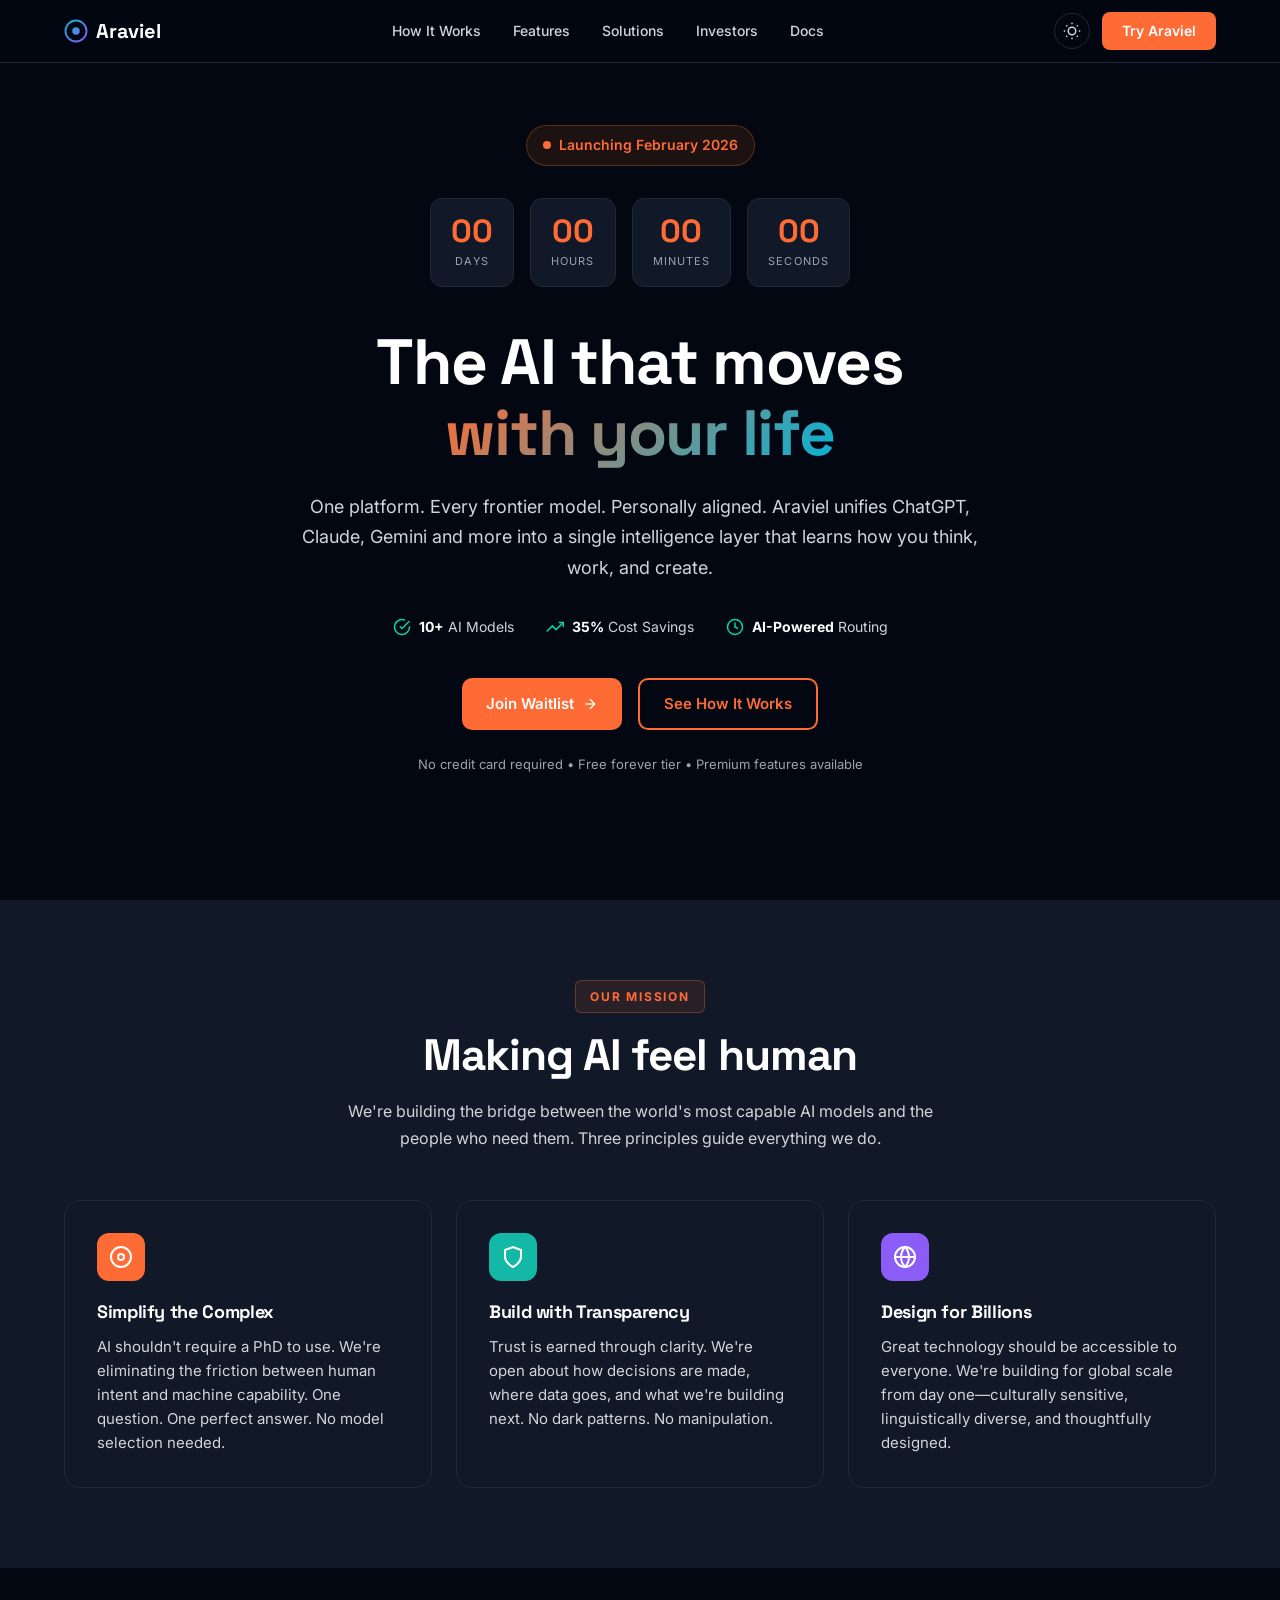
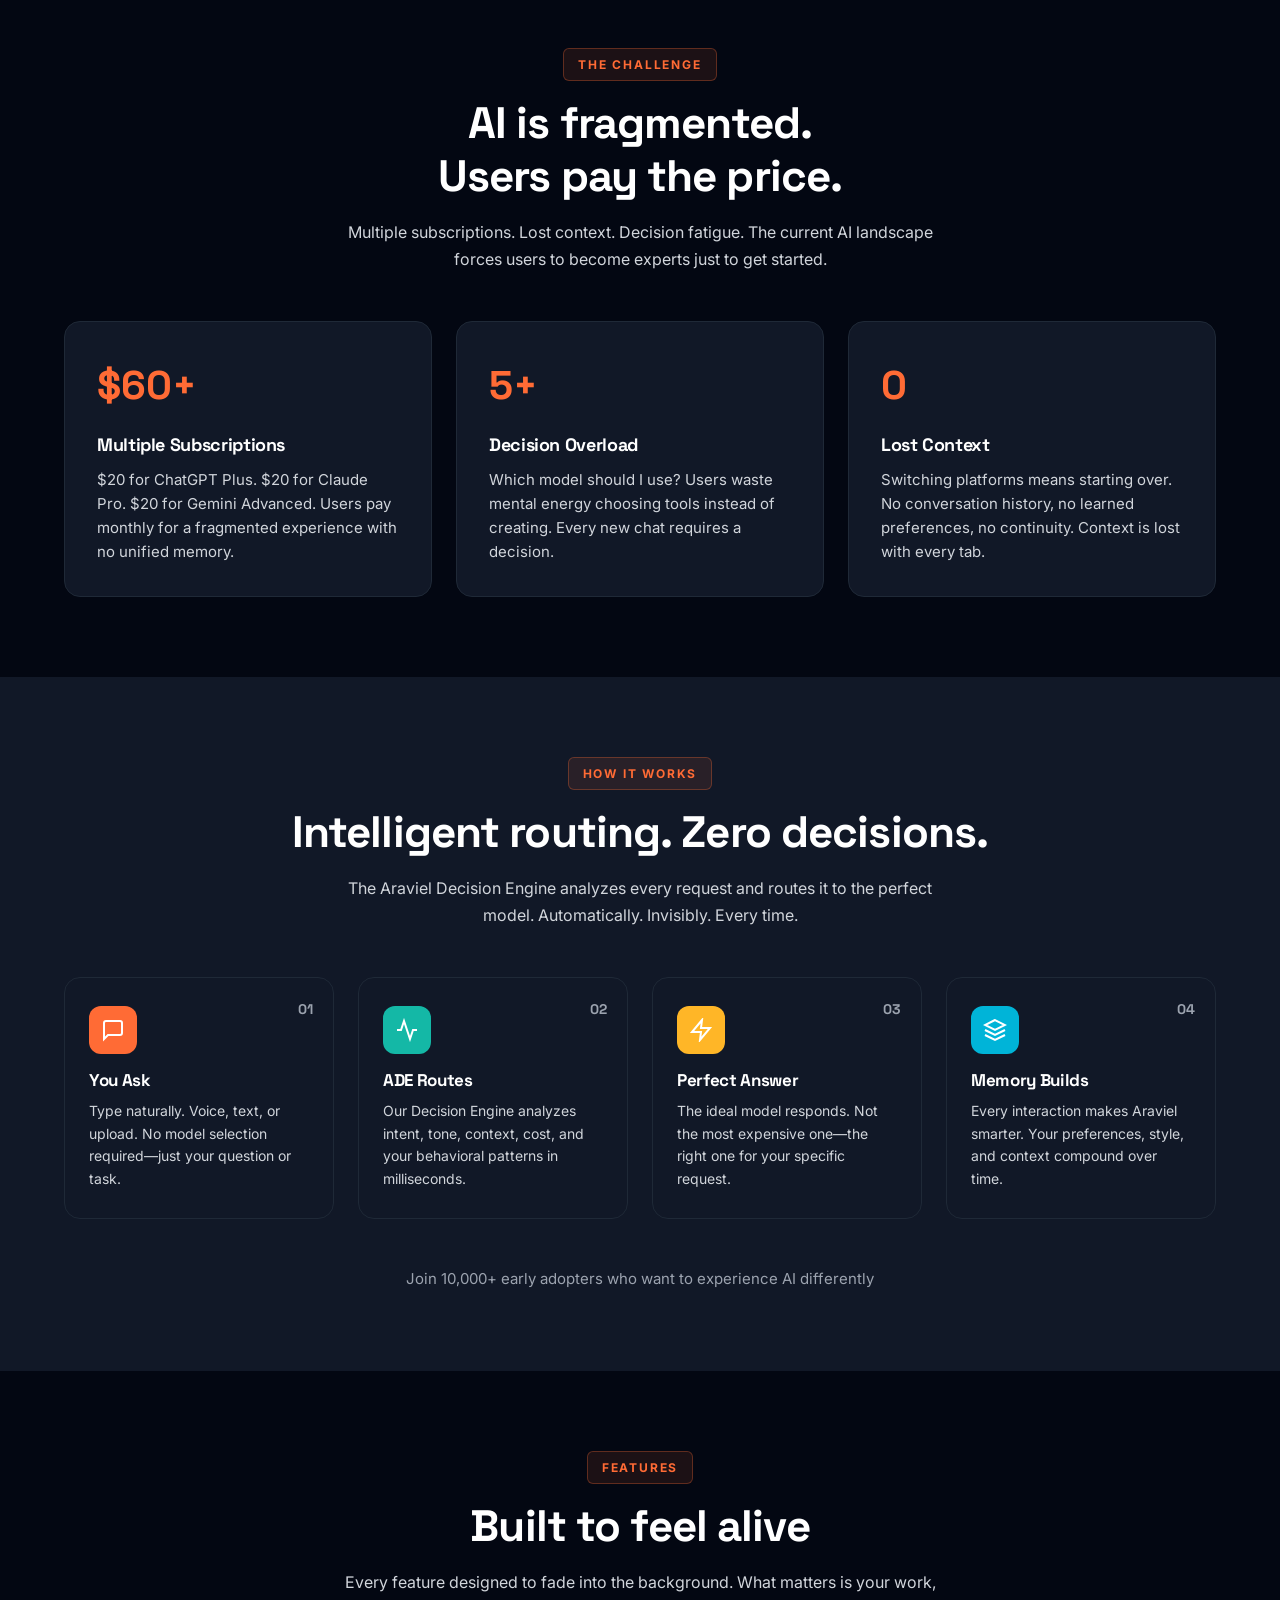
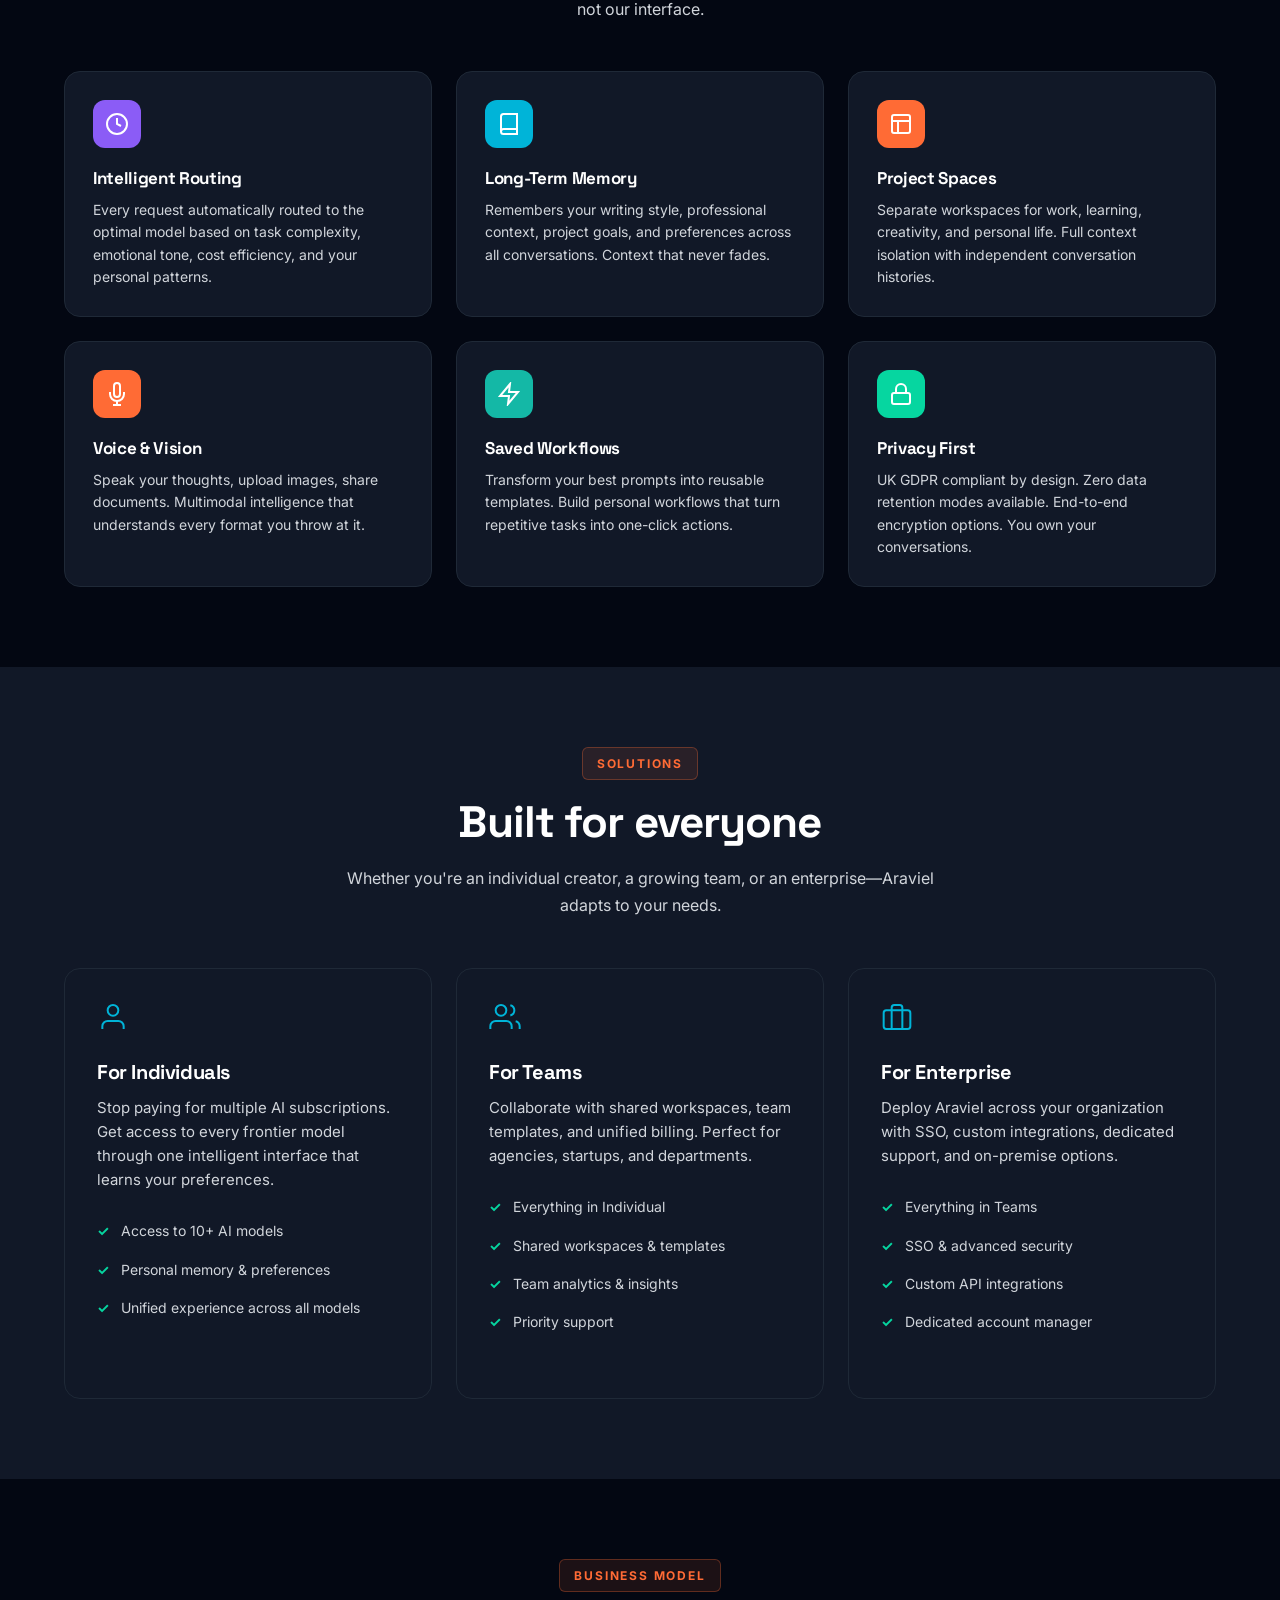
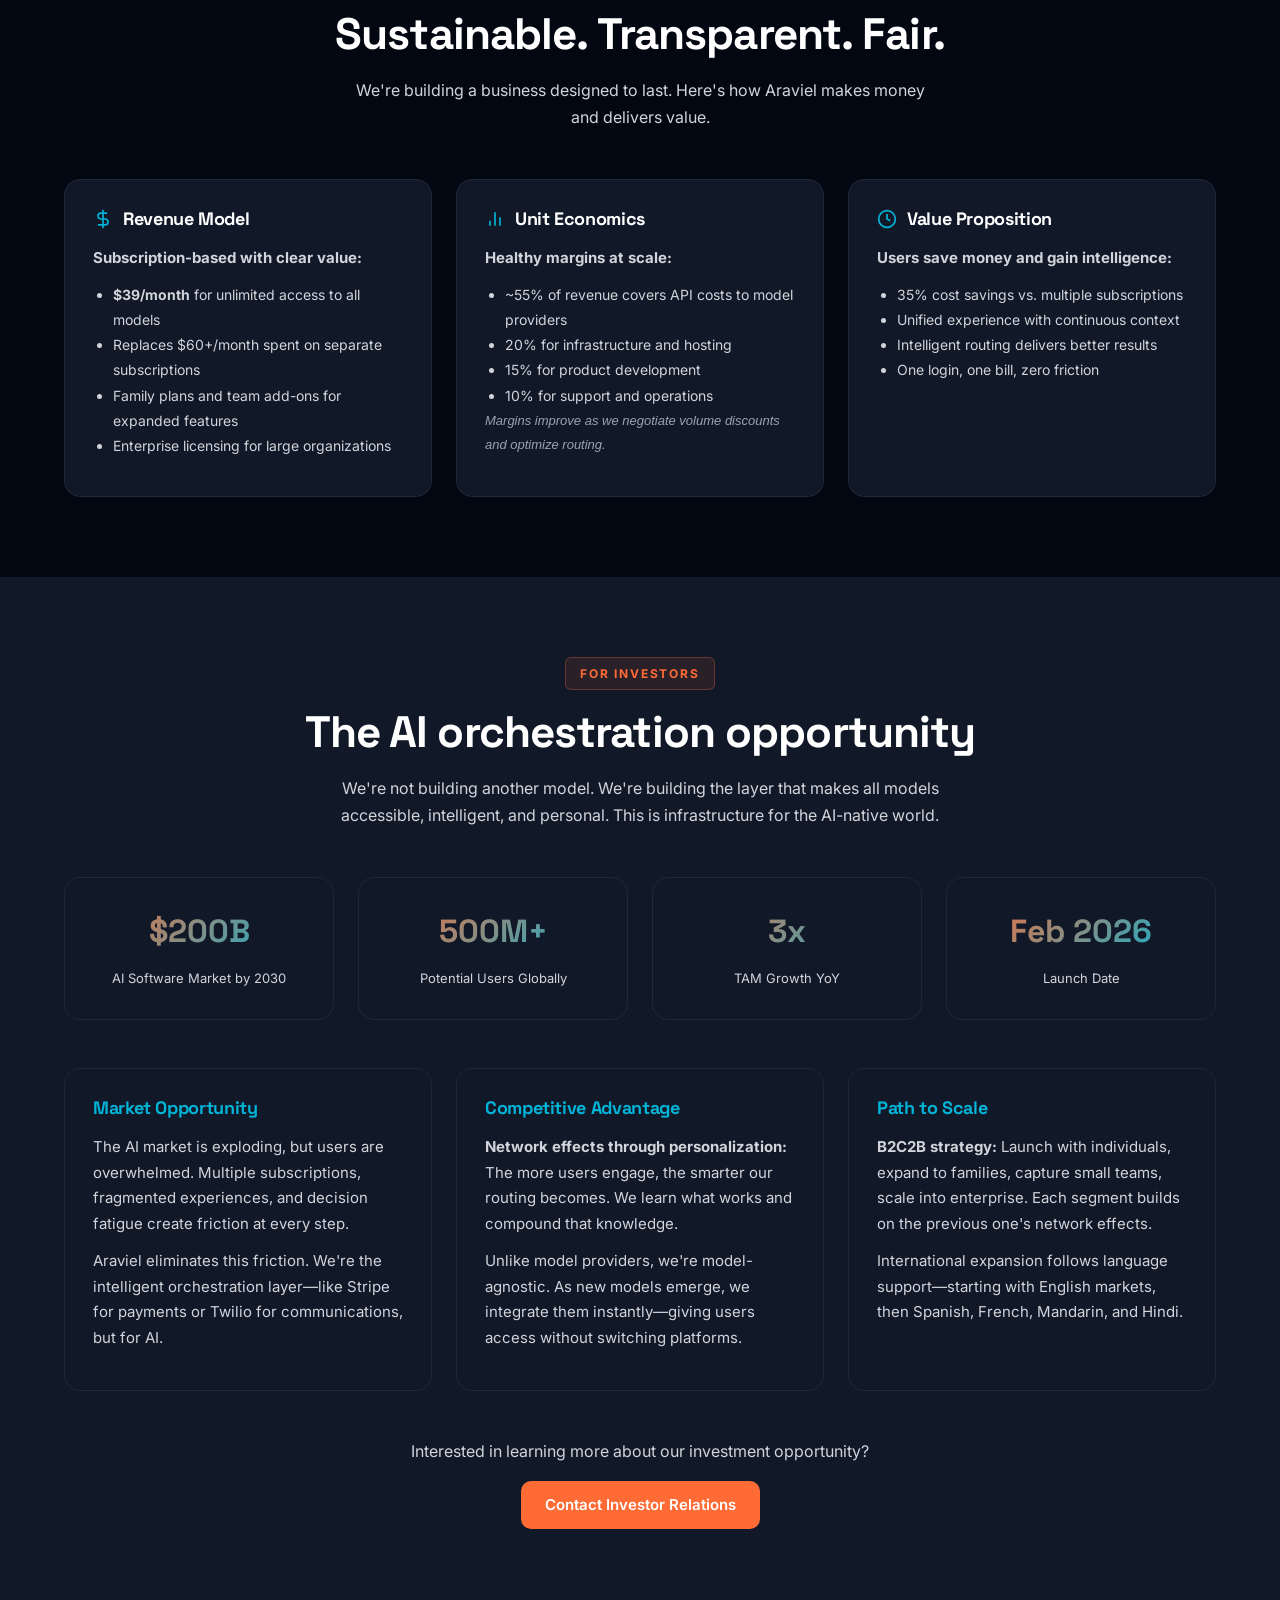
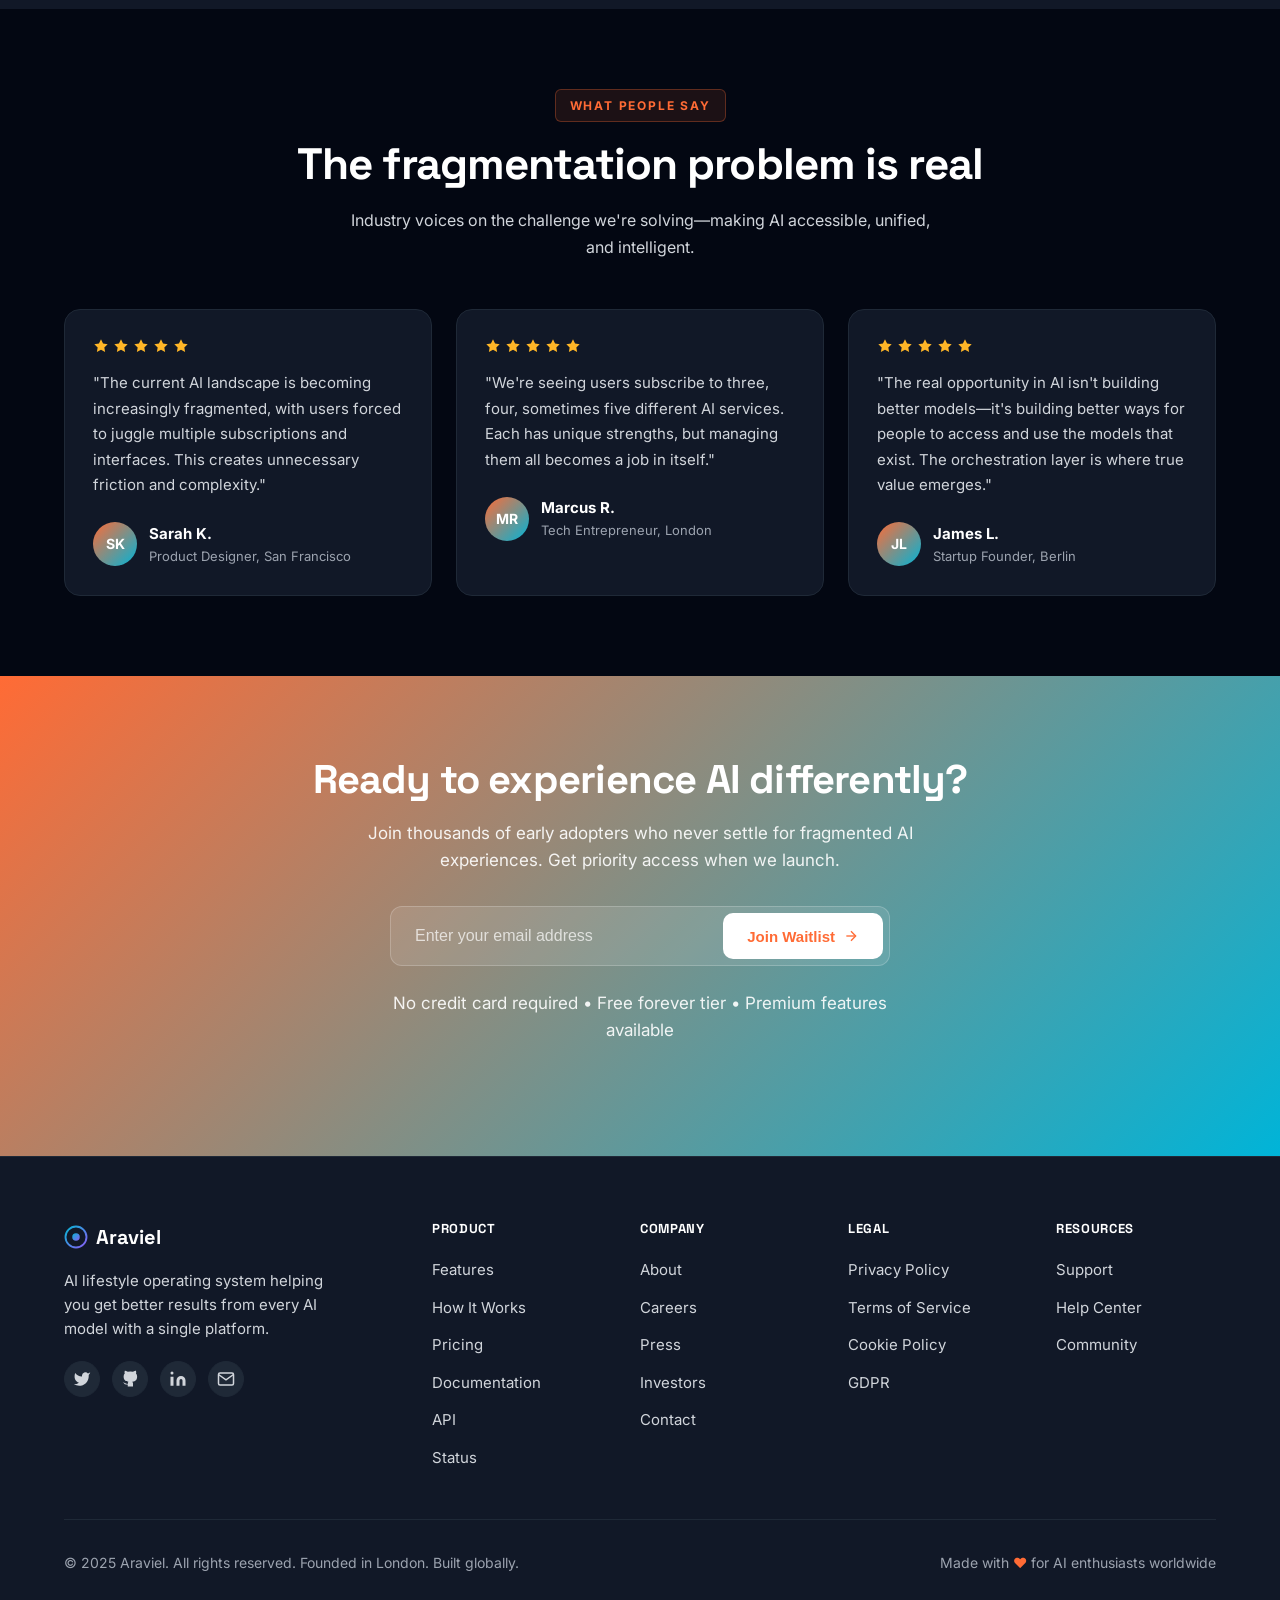
==== commit cf1a229e: "refactor: Apply Huntaa color scheme and remove pink colors - Replace pink (#EC4899) with primary ora" ====
--- a/index.html
+++ b/index.html
@@ -308,7 +308,7 @@
             </div>
 
             <div class="feature-card">
-                <div class="feature-icon icon-pink">
+                <div class="feature-icon icon-primary">
                     <svg width="24" height="24" viewBox="0 0 24 24" fill="none" stroke="currentColor" stroke-width="2"><path d="M12 1a3 3 0 0 0-3 3v8a3 3 0 0 0 6 0V4a3 3 0 0 0-3-3z"/><path d="M19 10v2a7 7 0 0 1-14 0v-2"/><line x1="12" y1="19" x2="12" y2="23"/><line x1="8" y1="23" x2="16" y2="23"/></svg>
                 </div>
                 <h3>Voice & Vision</h3>
@@ -353,13 +353,11 @@
                 <ul class="solution-features">
                     <li>Access to 10+ AI models</li>
                     <li>Personal memory & preferences</li>
-                    <li>35% cost savings vs separate subscriptions</li>
-                </ul>
-                <span class="solution-price">$39/month</span>
-            </div>
-
-            <div class="solution-card solution-featured">
-                <div class="solution-badge">Most Popular</div>
+                    <li>Unified experience across all models</li>
+                </ul>
+            </div>
+
+            <div class="solution-card">
                 <div class="solution-icon">
                     <svg width="32" height="32" viewBox="0 0 24 24" fill="none" stroke="currentColor" stroke-width="1.5"><path d="M17 21v-2a4 4 0 0 0-4-4H5a4 4 0 0 0-4 4v2"/><circle cx="9" cy="7" r="4"/><path d="M23 21v-2a4 4 0 0 0-3-3.87"/><path d="M16 3.13a4 4 0 0 1 0 7.75"/></svg>
                 </div>
@@ -371,7 +369,6 @@
                     <li>Team analytics & insights</li>
                     <li>Priority support</li>
                 </ul>
-                <span class="solution-price">$29/user/month</span>
             </div>
 
             <div class="solution-card">
@@ -386,7 +383,6 @@
                     <li>Custom API integrations</li>
                     <li>Dedicated account manager</li>
                 </ul>
-                <span class="solution-price">Contact Sales</span>
             </div>
         </div>
     </div>
@@ -593,17 +589,6 @@
         </div>
 
         <p class="cta-note">No credit card required • Free forever tier • Premium features available</p>
-
-        <div class="cta-trust">
-            <span>Trusted by early adopters from</span>
-            <div class="trust-logos">
-                <span>Google</span>
-                <span>Microsoft</span>
-                <span>Apple</span>
-                <span>Meta</span>
-                <span>Amazon</span>
-            </div>
-        </div>
     </div>
 </section>
 
--- a/styles.css
+++ b/styles.css
@@ -11,43 +11,55 @@
 
 /* ============================================
    CSS VARIABLES - DARK THEME (Default)
+   Inspired by Huntaa - Clean & Professional
    ============================================ */
 :root, [data-theme="dark"] {
-    --bg-primary: #0B0F19;
+    --bg-primary: #030712;
     --bg-secondary: #111827;
     --bg-tertiary: #1F2937;
-    --bg-card: #1a1f2e;
-    --bg-card-hover: #242b3d;
-
-    --text-primary: #F9FAFB;
-    --text-secondary: #9CA3AF;
-    --text-muted: #6B7280;
+    --bg-card: #111827;
+    --bg-card-hover: #1F2937;
+
+    --text-primary: #FFFFFF;
+    --text-secondary: #D1D5DB;
+    --text-muted: #9CA3AF;
     --text-inverse: #111827;
 
-    --border-color: rgba(75, 85, 99, 0.4);
-    --border-light: rgba(255, 255, 255, 0.1);
-
-    --accent-cyan: #06B6D4;
+    --border-color: #1F2937;
+    --border-light: #374151;
+
+    /* Primary: Orange (Huntaa) */
+    --accent-primary: #FF6B35;
+    --accent-primary-hover: #E84A11;
+    --accent-primary-light: #4D1A0A;
+
+    /* Secondary: Cyan (Huntaa) */
+    --accent-secondary: #00B4D8;
+    --accent-secondary-hover: #0090AC;
+    --accent-secondary-light: #002A30;
+
+    /* Supporting Colors */
+    --accent-success: #06D6A0;
+    --accent-warning: #FFB627;
+    --accent-orange: #FF6B35;
+    --accent-cyan: #00B4D8;
+    --accent-teal: #14B8A6;
     --accent-purple: #8B5CF6;
-    --accent-orange: #F97316;
-    --accent-pink: #EC4899;
-    --accent-teal: #14B8A6;
-    --accent-yellow: #FBBF24;
-    --accent-green: #22C55E;
-
-    --gradient-primary: linear-gradient(135deg, #06B6D4 0%, #8B5CF6 100%);
-    --gradient-cta: linear-gradient(135deg, #F97316 0%, #06B6D4 100%);
+
+    --gradient-primary: linear-gradient(135deg, #FF6B35 0%, #00B4D8 100%);
+    --gradient-cta: linear-gradient(135deg, #FF6B35 0%, #00B4D8 100%);
 
     --shadow-sm: 0 1px 2px rgba(0, 0, 0, 0.3);
     --shadow-md: 0 4px 12px rgba(0, 0, 0, 0.3);
-    --shadow-lg: 0 8px 24px rgba(0, 0, 0, 0.4);
-    --shadow-glow: 0 0 20px rgba(6, 182, 212, 0.2);
-
-    --nav-bg: rgba(11, 15, 25, 0.95);
-}
-
-/* ============================================
-   LIGHT THEME
+    --shadow-lg: 0 20px 25px -5px rgba(0, 0, 0, 0.3);
+    --shadow-glow: 0 0 20px rgba(0, 180, 216, 0.2);
+
+    --nav-bg: rgba(3, 7, 18, 0.95);
+}
+
+/* ============================================
+   LIGHT THEME - Huntaa Inspired
+   Clean, Professional, Minimal
    ============================================ */
 [data-theme="light"] {
     --bg-primary: #FFFFFF;
@@ -61,13 +73,23 @@
     --text-muted: #9CA3AF;
     --text-inverse: #FFFFFF;
 
-    --border-color: rgba(0, 0, 0, 0.1);
-    --border-light: rgba(0, 0, 0, 0.05);
+    --border-color: #E5E7EB;
+    --border-light: #F3F4F6;
+
+    /* Primary: Orange (Huntaa) */
+    --accent-primary: #FF6B35;
+    --accent-primary-hover: #E84A11;
+    --accent-primary-light: #FFF4ED;
+
+    /* Secondary: Cyan (Huntaa) */
+    --accent-secondary: #00B4D8;
+    --accent-secondary-hover: #0090AC;
+    --accent-secondary-light: #E6F7FB;
 
     --shadow-sm: 0 1px 2px rgba(0, 0, 0, 0.05);
     --shadow-md: 0 4px 12px rgba(0, 0, 0, 0.1);
-    --shadow-lg: 0 8px 24px rgba(0, 0, 0, 0.15);
-    --shadow-glow: 0 0 20px rgba(6, 182, 212, 0.15);
+    --shadow-lg: 0 20px 25px -5px rgba(0, 0, 0, 0.1);
+    --shadow-glow: 0 0 20px rgba(0, 180, 216, 0.15);
 
     --nav-bg: rgba(255, 255, 255, 0.95);
 }
@@ -213,9 +235,9 @@
 }
 
 .theme-toggle:hover {
-    border-color: var(--accent-cyan);
-    color: var(--accent-cyan);
-    background: rgba(6, 182, 212, 0.1);
+    border-color: var(--accent-primary);
+    color: var(--accent-primary);
+    background: rgba(255, 107, 53, 0.1);
 }
 
 [data-theme="dark"] .icon-moon { display: none; }
@@ -435,7 +457,7 @@
     font-family: 'Space Grotesk', sans-serif;
     font-size: 2rem;
     font-weight: 700;
-    color: var(--accent-cyan);
+    color: var(--accent-primary);
     line-height: 1;
 }
 
@@ -488,7 +510,7 @@
 }
 
 .hero-stat svg {
-    color: var(--accent-cyan);
+    color: var(--accent-success);
 }
 
 .hero-stat strong {
@@ -525,11 +547,11 @@
     font-weight: 700;
     text-transform: uppercase;
     letter-spacing: 0.15em;
-    color: var(--accent-cyan);
+    color: var(--accent-primary);
     margin-bottom: 16px;
     padding: 6px 14px;
-    background: rgba(6, 182, 212, 0.1);
-    border: 1px solid rgba(6, 182, 212, 0.3);
+    background: rgba(255, 107, 53, 0.1);
+    border: 1px solid rgba(255, 107, 53, 0.3);
     border-radius: 6px;
 }
 
@@ -595,13 +617,15 @@
 
 .card-icon svg { stroke: white; }
 
+/* Icon colors - Clean Huntaa palette */
 .icon-orange { background: var(--accent-orange); }
 .icon-teal { background: var(--accent-teal); }
 .icon-purple { background: var(--accent-purple); }
 .icon-cyan { background: var(--accent-cyan); }
-.icon-yellow { background: var(--accent-yellow); }
-.icon-pink { background: var(--accent-pink); }
-.icon-green { background: var(--accent-green); }
+.icon-yellow { background: var(--accent-warning); }
+.icon-green { background: var(--accent-success); }
+.icon-primary { background: var(--accent-primary); }
+.icon-secondary { background: var(--accent-secondary); }
 
 .mission-card h3 {
     font-size: 1.125rem;
@@ -641,15 +665,15 @@
 }
 
 .problem-card:hover {
-    border-color: var(--accent-pink);
-    box-shadow: 0 0 20px rgba(236, 72, 153, 0.15);
+    border-color: var(--accent-primary);
+    box-shadow: 0 0 20px rgba(255, 107, 53, 0.15);
 }
 
 .problem-number {
     font-family: 'Space Grotesk', sans-serif;
     font-size: 2.5rem;
     font-weight: 800;
-    color: var(--accent-pink);
+    color: var(--accent-primary);
     margin-bottom: 16px;
 }
 
@@ -824,7 +848,7 @@
 }
 
 .solution-featured {
-    border-color: var(--accent-cyan);
+    border-color: var(--accent-primary);
     box-shadow: var(--shadow-glow);
 }
 
@@ -833,7 +857,7 @@
     top: -12px;
     left: 50%;
     transform: translateX(-50%);
-    background: var(--accent-cyan);
+    background: var(--accent-primary);
     color: white;
     font-size: 0.75rem;
     font-weight: 700;
@@ -842,7 +866,7 @@
 }
 
 .solution-icon {
-    color: var(--accent-cyan);
+    color: var(--accent-secondary);
     margin-bottom: 20px;
 }
 
@@ -873,16 +897,8 @@
     content: '✓';
     position: absolute;
     left: 0;
-    color: var(--accent-teal);
+    color: var(--accent-success);
     font-weight: 700;
-}
-
-.solution-price {
-    display: block;
-    font-family: 'Space Grotesk', sans-serif;
-    font-size: 1.5rem;
-    font-weight: 700;
-    color: var(--text-primary);
 }
 
 @media (max-width: 1024px) {
@@ -920,7 +936,7 @@
 }
 
 .business-card h3 svg {
-    color: var(--accent-cyan);
+    color: var(--accent-secondary);
 }
 
 .business-card p {
@@ -1006,7 +1022,7 @@
 .investor-card h3 {
     font-size: 1.125rem;
     margin-bottom: 16px;
-    color: var(--accent-cyan);
+    color: var(--accent-secondary);
 }
 
 .investor-card p {
@@ -1064,7 +1080,7 @@
 .testimonial-stars {
     display: flex;
     gap: 4px;
-    color: var(--accent-yellow);
+    color: var(--accent-warning);
     margin-bottom: 16px;
 }
 
@@ -1201,32 +1217,6 @@
 
 .cta-note {
     font-size: 0.8125rem;
-    color: rgba(255, 255, 255, 0.8);
-    margin-bottom: 32px;
-}
-
-.cta-trust {
-    border-top: 1px solid rgba(255, 255, 255, 0.2);
-    padding-top: 32px;
-}
-
-.cta-trust > span {
-    display: block;
-    font-size: 0.8125rem;
-    color: rgba(255, 255, 255, 0.7);
-    margin-bottom: 16px;
-}
-
-.trust-logos {
-    display: flex;
-    justify-content: center;
-    flex-wrap: wrap;
-    gap: 32px;
-}
-
-.trust-logos span {
-    font-size: 1rem;
-    font-weight: 600;
     color: rgba(255, 255, 255, 0.8);
 }
 
@@ -1243,7 +1233,6 @@
         border: 1px solid rgba(255, 255, 255, 0.2);
         border-radius: 10px;
     }
-    .trust-logos { gap: 20px; }
 }
 
 /* ============================================
@@ -1295,8 +1284,8 @@
 }
 
 .footer-social a:hover {
-    background: var(--accent-cyan);
-    border-color: var(--accent-cyan);
+    background: var(--accent-primary);
+    border-color: var(--accent-primary);
     color: white;
 }
 
@@ -1321,7 +1310,7 @@
 }
 
 .footer-col a:hover {
-    color: var(--accent-cyan);
+    color: var(--accent-primary);
 }
 
 .footer-bottom {
@@ -1340,7 +1329,7 @@
 }
 
 .footer-tagline { color: var(--text-muted); }
-.heart { color: var(--accent-pink); }
+.heart { color: var(--accent-primary); }
 
 @media (max-width: 1024px) {
     .footer-grid {
@@ -1374,7 +1363,7 @@
     right: 24px;
     width: 44px;
     height: 44px;
-    background: var(--accent-cyan);
+    background: var(--accent-primary);
     color: white;
     border: none;
     border-radius: 50%;
@@ -1397,7 +1386,7 @@
 }
 
 .scroll-top:hover {
-    background: #0891B2;
+    background: var(--accent-primary-hover);
     transform: translateY(-2px);
 }
 
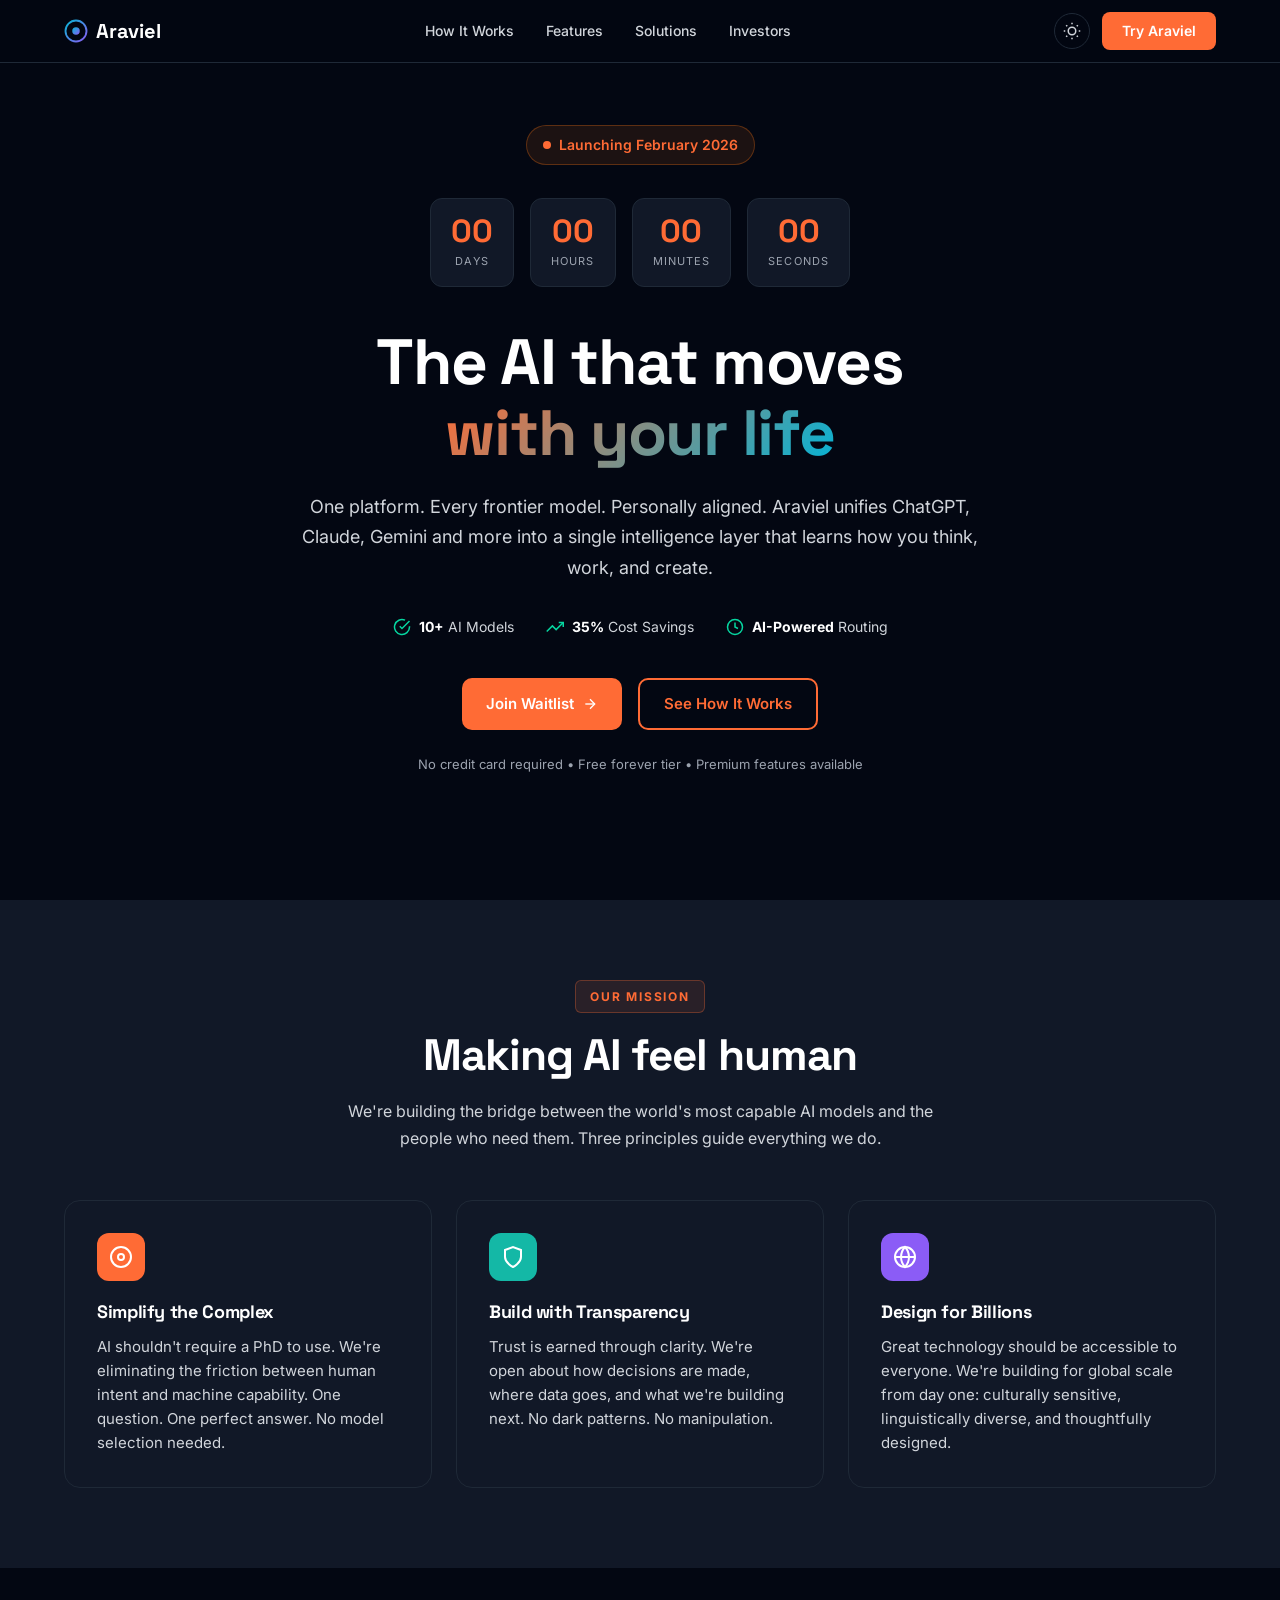
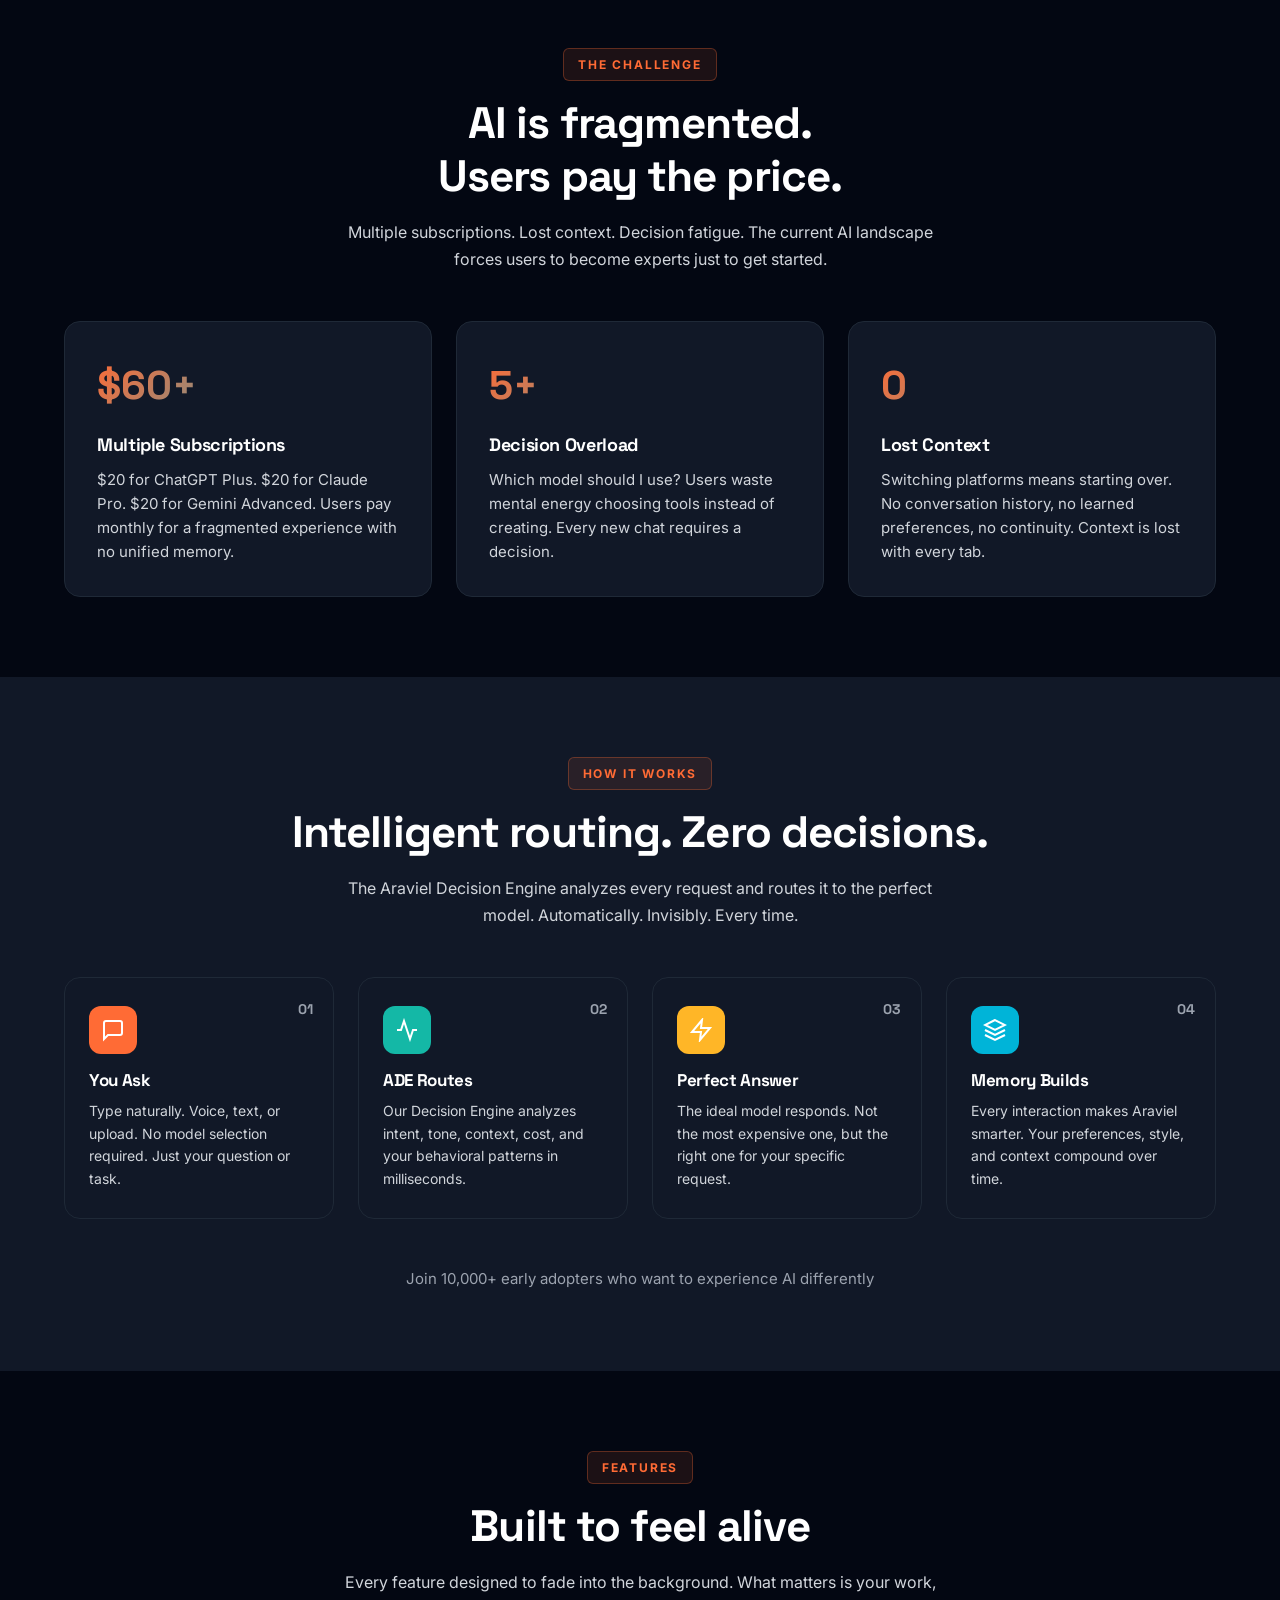
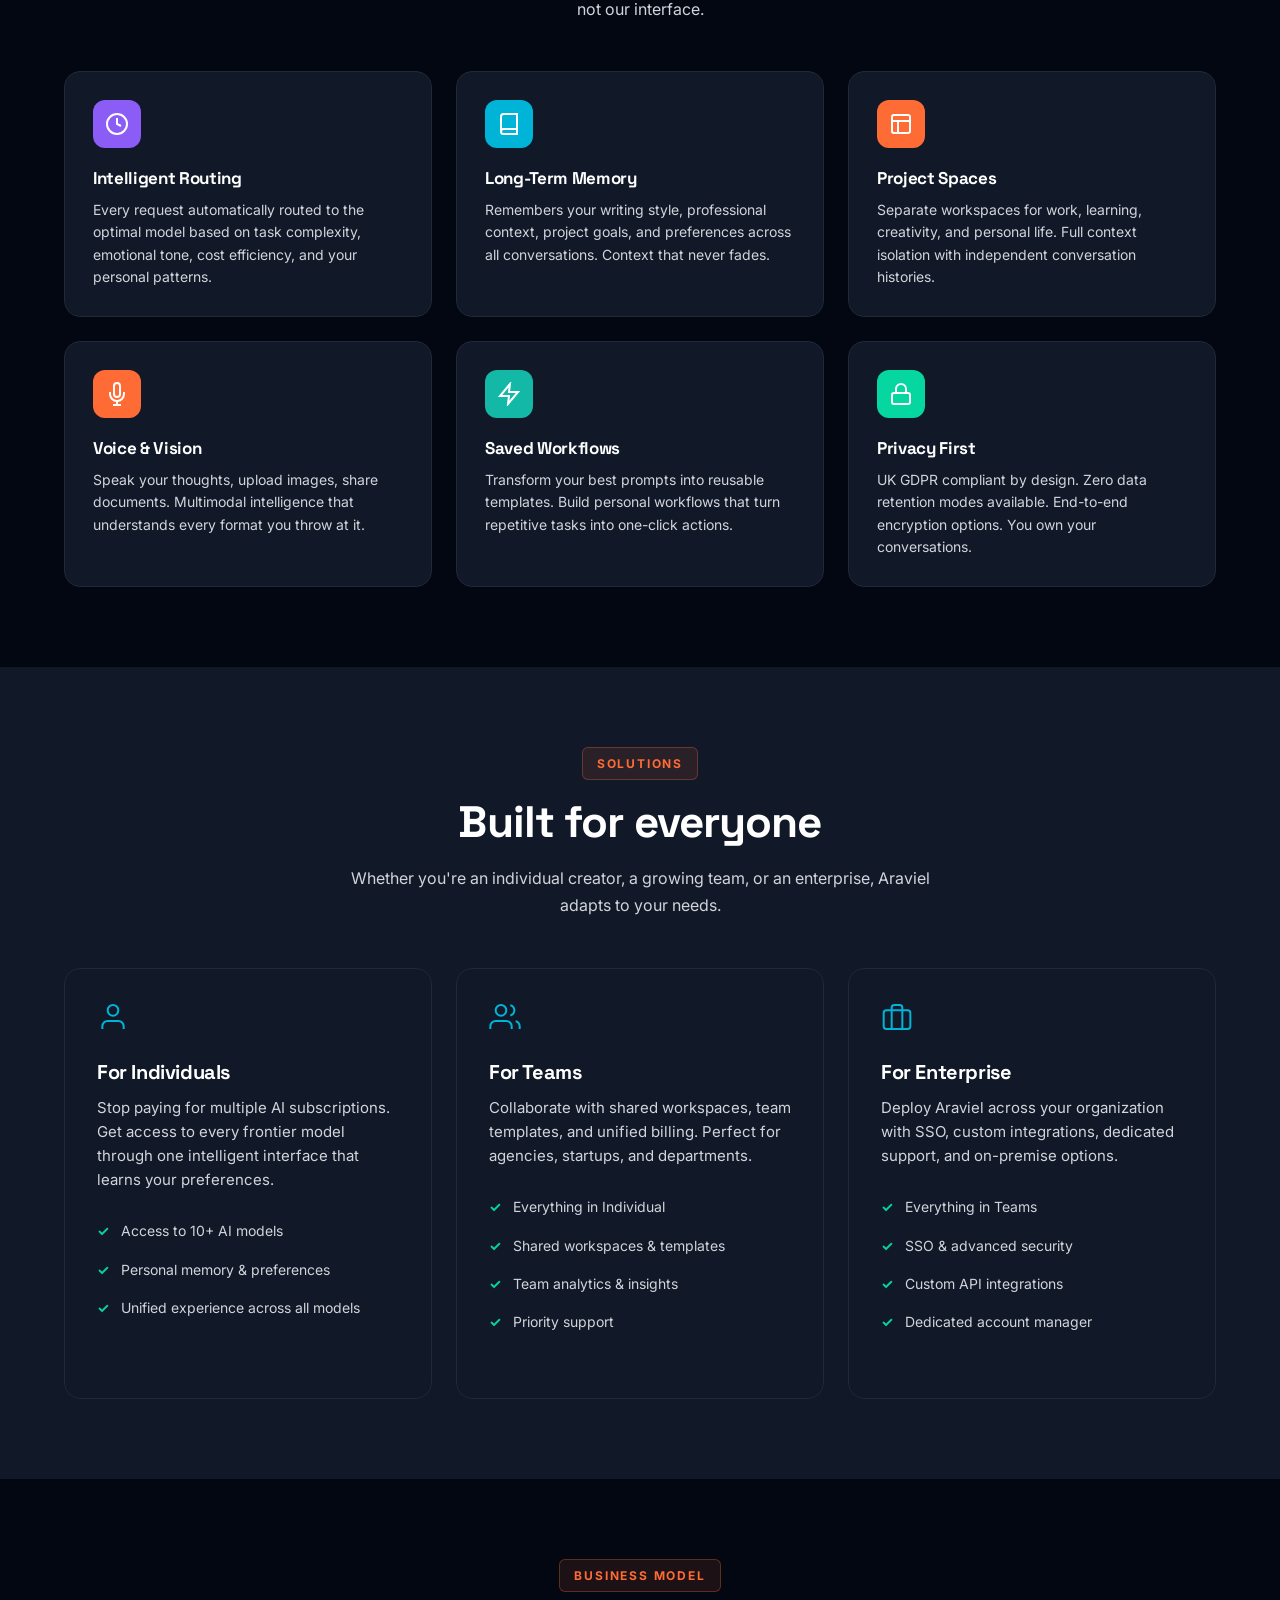
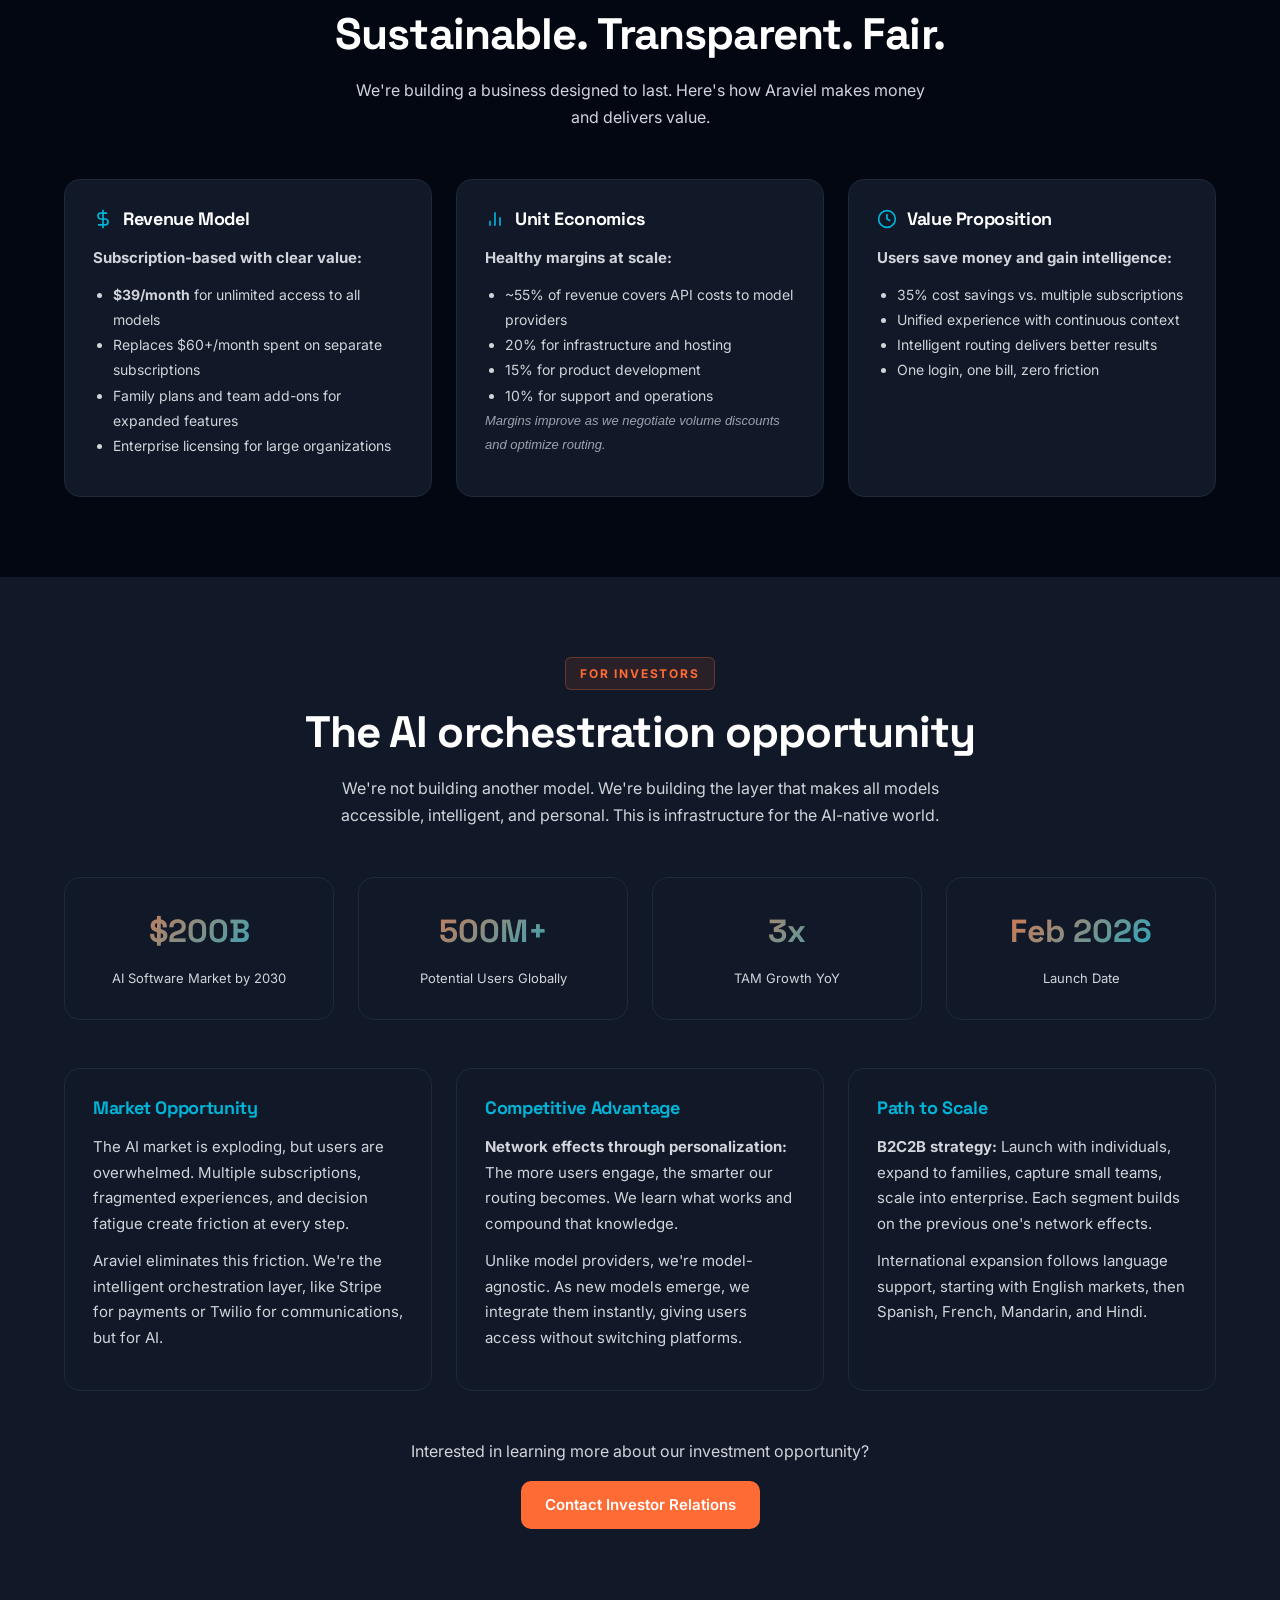
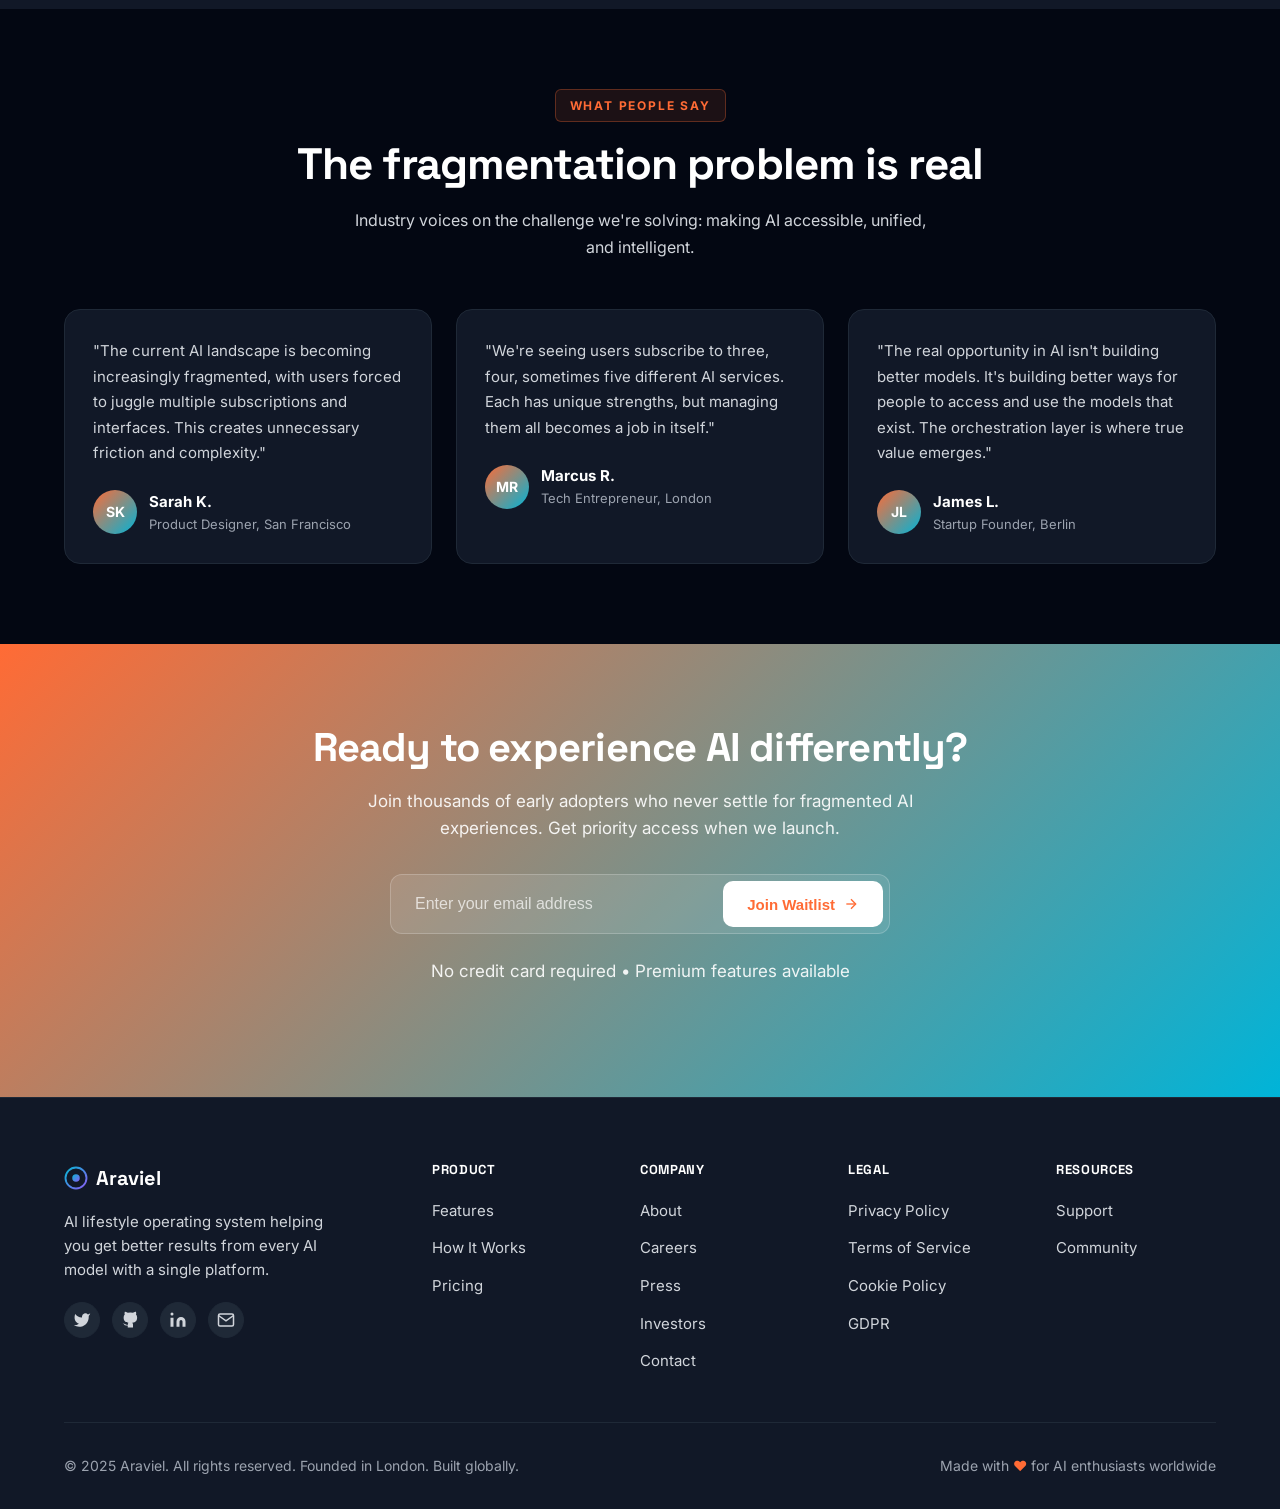
==== commit f0b237b1: "refactor: Clean up content and styling refinements - Remove stars from testimonials section - Remove" ====
--- a/index.html
+++ b/index.html
@@ -52,7 +52,6 @@
             <li><a href="#features">Features</a></li>
             <li><a href="#solutions">Solutions</a></li>
             <li><a href="#investors">Investors</a></li>
-            <li><a href="/pages/docs.html">Docs</a></li>
         </ul>
 
         <div class="nav-actions">
@@ -86,7 +85,6 @@
         <li><a href="#features">Features</a></li>
         <li><a href="#solutions">Solutions</a></li>
         <li><a href="#investors">Investors</a></li>
-        <li><a href="/pages/docs.html">Docs</a></li>
         <li><a href="#cta" class="mobile-cta">Try Araviel</a></li>
     </ul>
 </div>
@@ -185,7 +183,7 @@
                     <svg width="24" height="24" viewBox="0 0 24 24" fill="none" stroke="currentColor" stroke-width="2"><circle cx="12" cy="12" r="10"/><line x1="2" y1="12" x2="22" y2="12"/><path d="M12 2a15.3 15.3 0 0 1 4 10 15.3 15.3 0 0 1-4 10 15.3 15.3 0 0 1-4-10 15.3 15.3 0 0 1 4-10z"/></svg>
                 </div>
                 <h3>Design for Billions</h3>
-                <p>Great technology should be accessible to everyone. We're building for global scale from day one—culturally sensitive, linguistically diverse, and thoughtfully designed.</p>
+                <p>Great technology should be accessible to everyone. We're building for global scale from day one: culturally sensitive, linguistically diverse, and thoughtfully designed.</p>
             </div>
         </div>
     </div>
@@ -238,7 +236,7 @@
                 </div>
                 <div class="how-step">01</div>
                 <h3>You Ask</h3>
-                <p>Type naturally. Voice, text, or upload. No model selection required—just your question or task.</p>
+                <p>Type naturally. Voice, text, or upload. No model selection required. Just your question or task.</p>
             </div>
 
             <div class="how-card">
@@ -256,7 +254,7 @@
                 </div>
                 <div class="how-step">03</div>
                 <h3>Perfect Answer</h3>
-                <p>The ideal model responds. Not the most expensive one—the right one for your specific request.</p>
+                <p>The ideal model responds. Not the most expensive one, but the right one for your specific request.</p>
             </div>
 
             <div class="how-card">
@@ -340,7 +338,7 @@
         <span class="section-label">Solutions</span>
         <h2 class="section-title">Built for everyone</h2>
         <p class="section-subtitle">
-            Whether you're an individual creator, a growing team, or an enterprise—Araviel adapts to your needs.
+            Whether you're an individual creator, a growing team, or an enterprise, Araviel adapts to your needs.
         </p>
 
         <div class="solutions-grid">
@@ -476,19 +474,19 @@
             <div class="investor-card">
                 <h3>Market Opportunity</h3>
                 <p>The AI market is exploding, but users are overwhelmed. Multiple subscriptions, fragmented experiences, and decision fatigue create friction at every step.</p>
-                <p>Araviel eliminates this friction. We're the intelligent orchestration layer—like Stripe for payments or Twilio for communications, but for AI.</p>
+                <p>Araviel eliminates this friction. We're the intelligent orchestration layer, like Stripe for payments or Twilio for communications, but for AI.</p>
             </div>
 
             <div class="investor-card">
                 <h3>Competitive Advantage</h3>
                 <p><strong>Network effects through personalization:</strong> The more users engage, the smarter our routing becomes. We learn what works and compound that knowledge.</p>
-                <p>Unlike model providers, we're model-agnostic. As new models emerge, we integrate them instantly—giving users access without switching platforms.</p>
+                <p>Unlike model providers, we're model-agnostic. As new models emerge, we integrate them instantly, giving users access without switching platforms.</p>
             </div>
 
             <div class="investor-card">
                 <h3>Path to Scale</h3>
                 <p><strong>B2C2B strategy:</strong> Launch with individuals, expand to families, capture small teams, scale into enterprise. Each segment builds on the previous one's network effects.</p>
-                <p>International expansion follows language support—starting with English markets, then Spanish, French, Mandarin, and Hindi.</p>
+                <p>International expansion follows language support, starting with English markets, then Spanish, French, Mandarin, and Hindi.</p>
             </div>
         </div>
 
@@ -505,18 +503,11 @@
         <span class="section-label">What People Say</span>
         <h2 class="section-title">The fragmentation problem is real</h2>
         <p class="section-subtitle">
-            Industry voices on the challenge we're solving—making AI accessible, unified, and intelligent.
+            Industry voices on the challenge we're solving: making AI accessible, unified, and intelligent.
         </p>
 
         <div class="testimonials-grid">
             <div class="testimonial-card">
-                <div class="testimonial-stars">
-                    <svg width="16" height="16" viewBox="0 0 24 24" fill="currentColor"><polygon points="12 2 15.09 8.26 22 9.27 17 14.14 18.18 21.02 12 17.77 5.82 21.02 7 14.14 2 9.27 8.91 8.26 12 2"/></svg>
-                    <svg width="16" height="16" viewBox="0 0 24 24" fill="currentColor"><polygon points="12 2 15.09 8.26 22 9.27 17 14.14 18.18 21.02 12 17.77 5.82 21.02 7 14.14 2 9.27 8.91 8.26 12 2"/></svg>
-                    <svg width="16" height="16" viewBox="0 0 24 24" fill="currentColor"><polygon points="12 2 15.09 8.26 22 9.27 17 14.14 18.18 21.02 12 17.77 5.82 21.02 7 14.14 2 9.27 8.91 8.26 12 2"/></svg>
-                    <svg width="16" height="16" viewBox="0 0 24 24" fill="currentColor"><polygon points="12 2 15.09 8.26 22 9.27 17 14.14 18.18 21.02 12 17.77 5.82 21.02 7 14.14 2 9.27 8.91 8.26 12 2"/></svg>
-                    <svg width="16" height="16" viewBox="0 0 24 24" fill="currentColor"><polygon points="12 2 15.09 8.26 22 9.27 17 14.14 18.18 21.02 12 17.77 5.82 21.02 7 14.14 2 9.27 8.91 8.26 12 2"/></svg>
-                </div>
                 <p class="testimonial-quote">"The current AI landscape is becoming increasingly fragmented, with users forced to juggle multiple subscriptions and interfaces. This creates unnecessary friction and complexity."</p>
                 <div class="testimonial-author">
                     <div class="author-avatar">SK</div>
@@ -528,13 +519,6 @@
             </div>
 
             <div class="testimonial-card">
-                <div class="testimonial-stars">
-                    <svg width="16" height="16" viewBox="0 0 24 24" fill="currentColor"><polygon points="12 2 15.09 8.26 22 9.27 17 14.14 18.18 21.02 12 17.77 5.82 21.02 7 14.14 2 9.27 8.91 8.26 12 2"/></svg>
-                    <svg width="16" height="16" viewBox="0 0 24 24" fill="currentColor"><polygon points="12 2 15.09 8.26 22 9.27 17 14.14 18.18 21.02 12 17.77 5.82 21.02 7 14.14 2 9.27 8.91 8.26 12 2"/></svg>
-                    <svg width="16" height="16" viewBox="0 0 24 24" fill="currentColor"><polygon points="12 2 15.09 8.26 22 9.27 17 14.14 18.18 21.02 12 17.77 5.82 21.02 7 14.14 2 9.27 8.91 8.26 12 2"/></svg>
-                    <svg width="16" height="16" viewBox="0 0 24 24" fill="currentColor"><polygon points="12 2 15.09 8.26 22 9.27 17 14.14 18.18 21.02 12 17.77 5.82 21.02 7 14.14 2 9.27 8.91 8.26 12 2"/></svg>
-                    <svg width="16" height="16" viewBox="0 0 24 24" fill="currentColor"><polygon points="12 2 15.09 8.26 22 9.27 17 14.14 18.18 21.02 12 17.77 5.82 21.02 7 14.14 2 9.27 8.91 8.26 12 2"/></svg>
-                </div>
                 <p class="testimonial-quote">"We're seeing users subscribe to three, four, sometimes five different AI services. Each has unique strengths, but managing them all becomes a job in itself."</p>
                 <div class="testimonial-author">
                     <div class="author-avatar">MR</div>
@@ -546,14 +530,7 @@
             </div>
 
             <div class="testimonial-card">
-                <div class="testimonial-stars">
-                    <svg width="16" height="16" viewBox="0 0 24 24" fill="currentColor"><polygon points="12 2 15.09 8.26 22 9.27 17 14.14 18.18 21.02 12 17.77 5.82 21.02 7 14.14 2 9.27 8.91 8.26 12 2"/></svg>
-                    <svg width="16" height="16" viewBox="0 0 24 24" fill="currentColor"><polygon points="12 2 15.09 8.26 22 9.27 17 14.14 18.18 21.02 12 17.77 5.82 21.02 7 14.14 2 9.27 8.91 8.26 12 2"/></svg>
-                    <svg width="16" height="16" viewBox="0 0 24 24" fill="currentColor"><polygon points="12 2 15.09 8.26 22 9.27 17 14.14 18.18 21.02 12 17.77 5.82 21.02 7 14.14 2 9.27 8.91 8.26 12 2"/></svg>
-                    <svg width="16" height="16" viewBox="0 0 24 24" fill="currentColor"><polygon points="12 2 15.09 8.26 22 9.27 17 14.14 18.18 21.02 12 17.77 5.82 21.02 7 14.14 2 9.27 8.91 8.26 12 2"/></svg>
-                    <svg width="16" height="16" viewBox="0 0 24 24" fill="currentColor"><polygon points="12 2 15.09 8.26 22 9.27 17 14.14 18.18 21.02 12 17.77 5.82 21.02 7 14.14 2 9.27 8.91 8.26 12 2"/></svg>
-                </div>
-                <p class="testimonial-quote">"The real opportunity in AI isn't building better models—it's building better ways for people to access and use the models that exist. The orchestration layer is where true value emerges."</p>
+                <p class="testimonial-quote">"The real opportunity in AI isn't building better models. It's building better ways for people to access and use the models that exist. The orchestration layer is where true value emerges."</p>
                 <div class="testimonial-author">
                     <div class="author-avatar">JL</div>
                     <div class="author-info">
@@ -588,7 +565,7 @@
             <p>You're on the list. We'll send exclusive updates as we get closer to launch.</p>
         </div>
 
-        <p class="cta-note">No credit card required • Free forever tier • Premium features available</p>
+        <p class="cta-note">No credit card required • Premium features available</p>
     </div>
 </section>
 
@@ -633,9 +610,6 @@
                     <li><a href="#features">Features</a></li>
                     <li><a href="#how-it-works">How It Works</a></li>
                     <li><a href="#solutions">Pricing</a></li>
-                    <li><a href="/pages/docs.html">Documentation</a></li>
-                    <li><a href="/pages/api.html">API</a></li>
-                    <li><a href="/pages/status.html">Status</a></li>
                 </ul>
             </div>
 
@@ -663,8 +637,7 @@
             <div class="footer-col">
                 <h4>Resources</h4>
                 <ul>
-                    <li><a href="/pages/support.html">Support</a></li>
-                    <li><a href="/pages/docs.html">Help Center</a></li>
+                    <li><a href="mailto:support@araviel.ai">Support</a></li>
                     <li><a href="mailto:hello@araviel.ai">Community</a></li>
                 </ul>
             </div>
--- a/styles.css
+++ b/styles.css
@@ -673,7 +673,10 @@
     font-family: 'Space Grotesk', sans-serif;
     font-size: 2.5rem;
     font-weight: 800;
-    color: var(--accent-primary);
+    background: var(--gradient-primary);
+    -webkit-background-clip: text;
+    -webkit-text-fill-color: transparent;
+    background-clip: text;
     margin-bottom: 16px;
 }
 
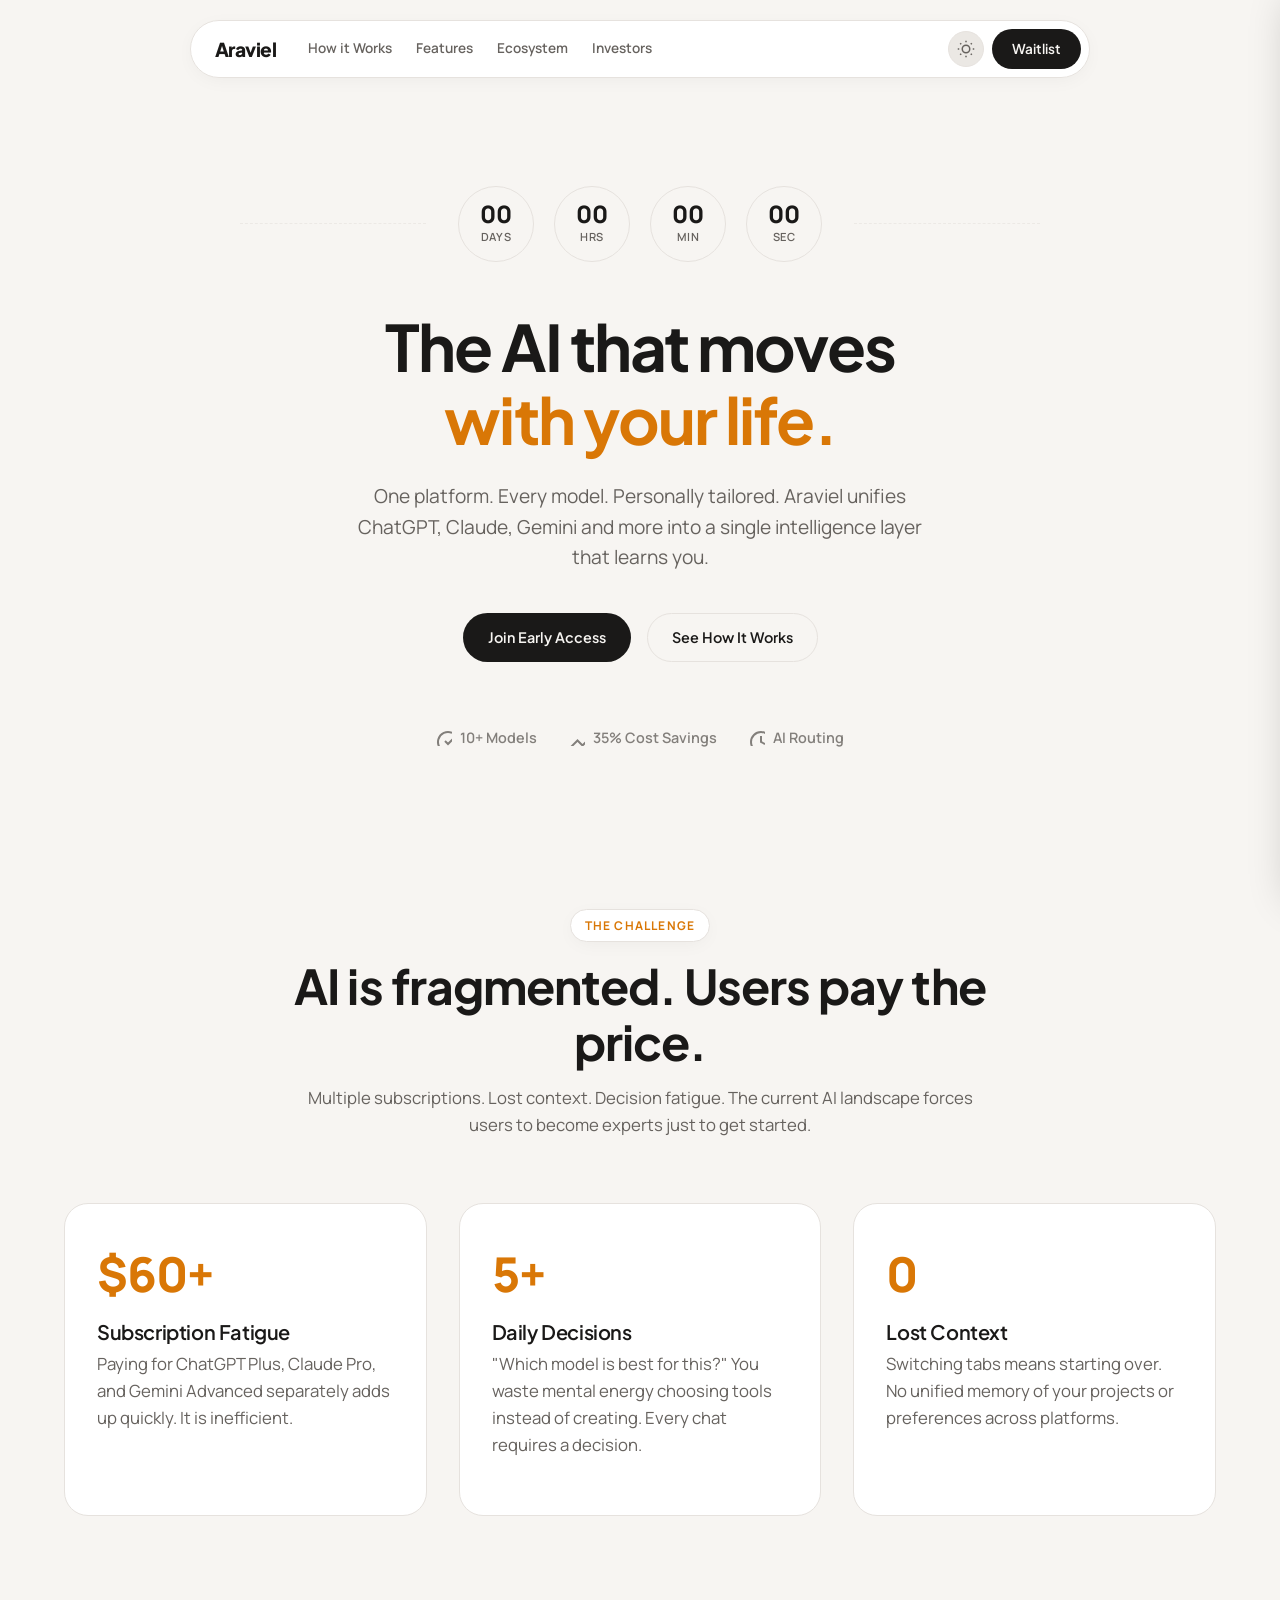
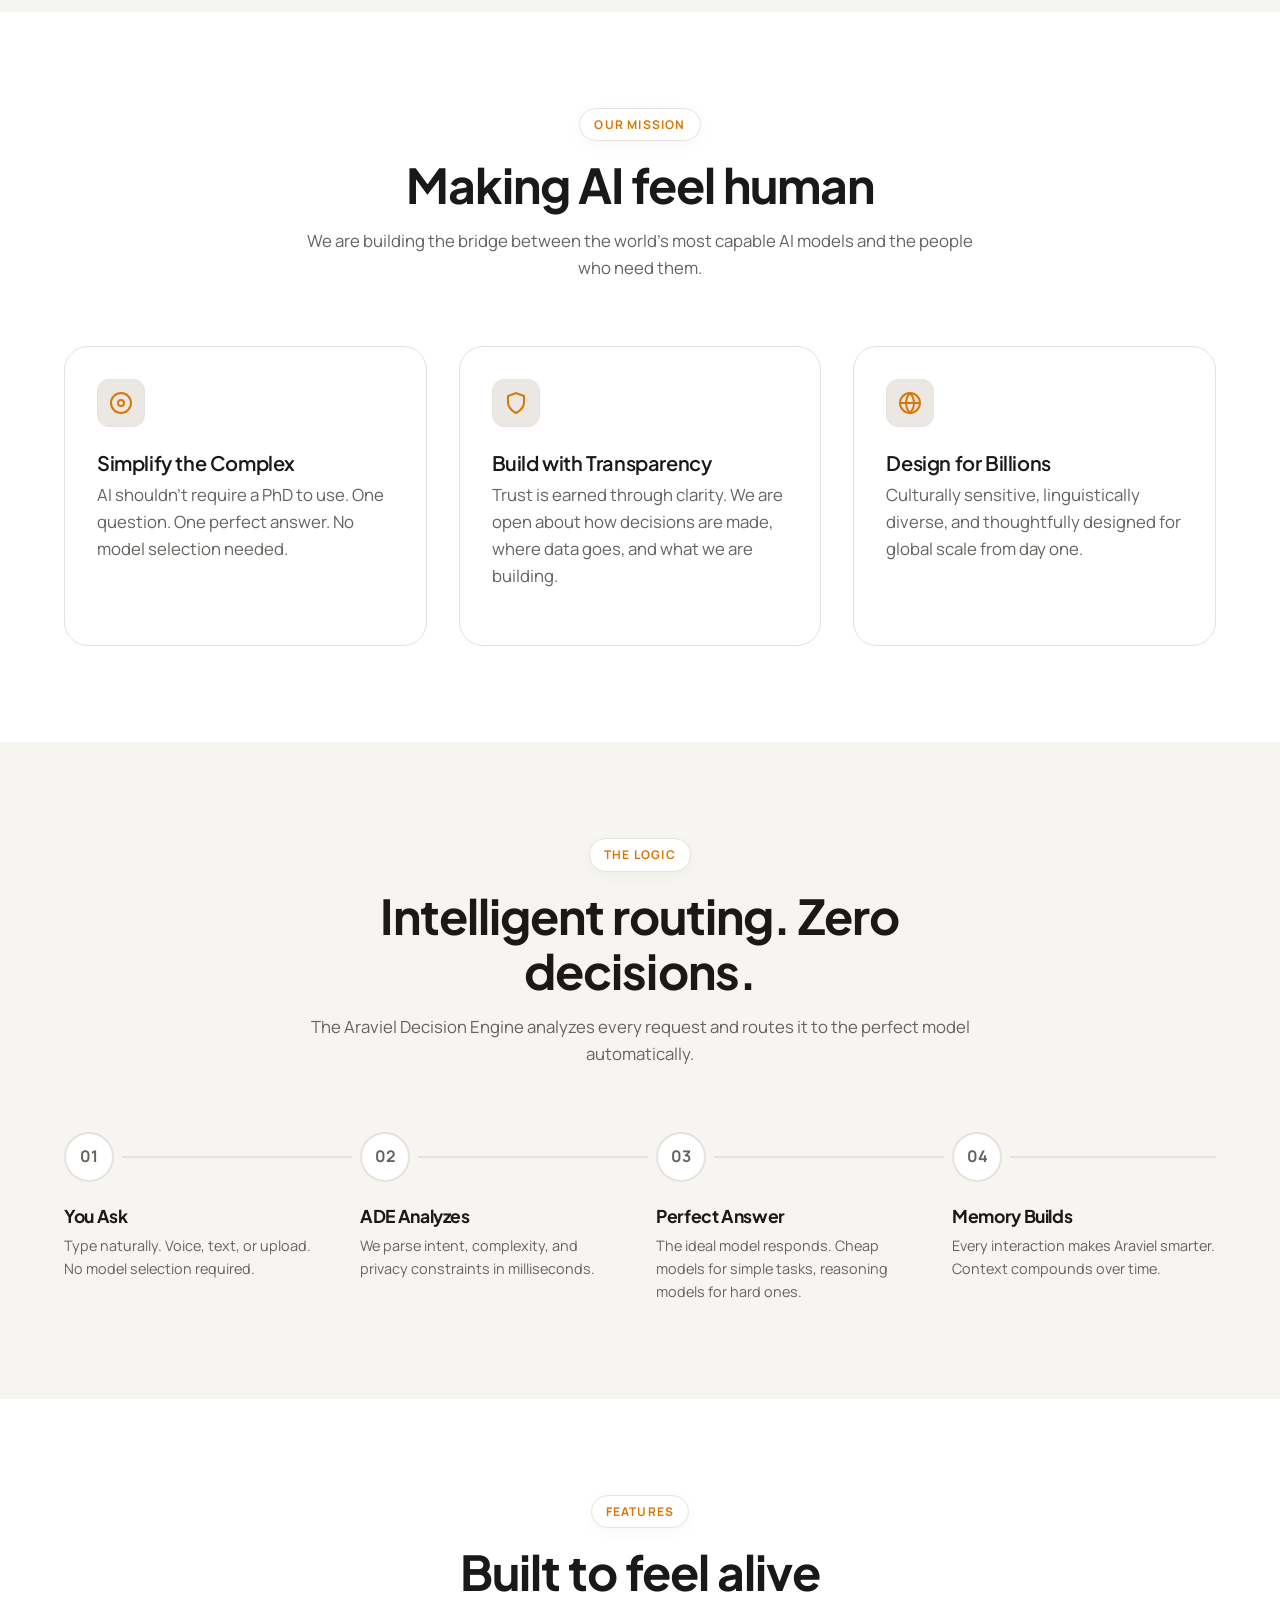
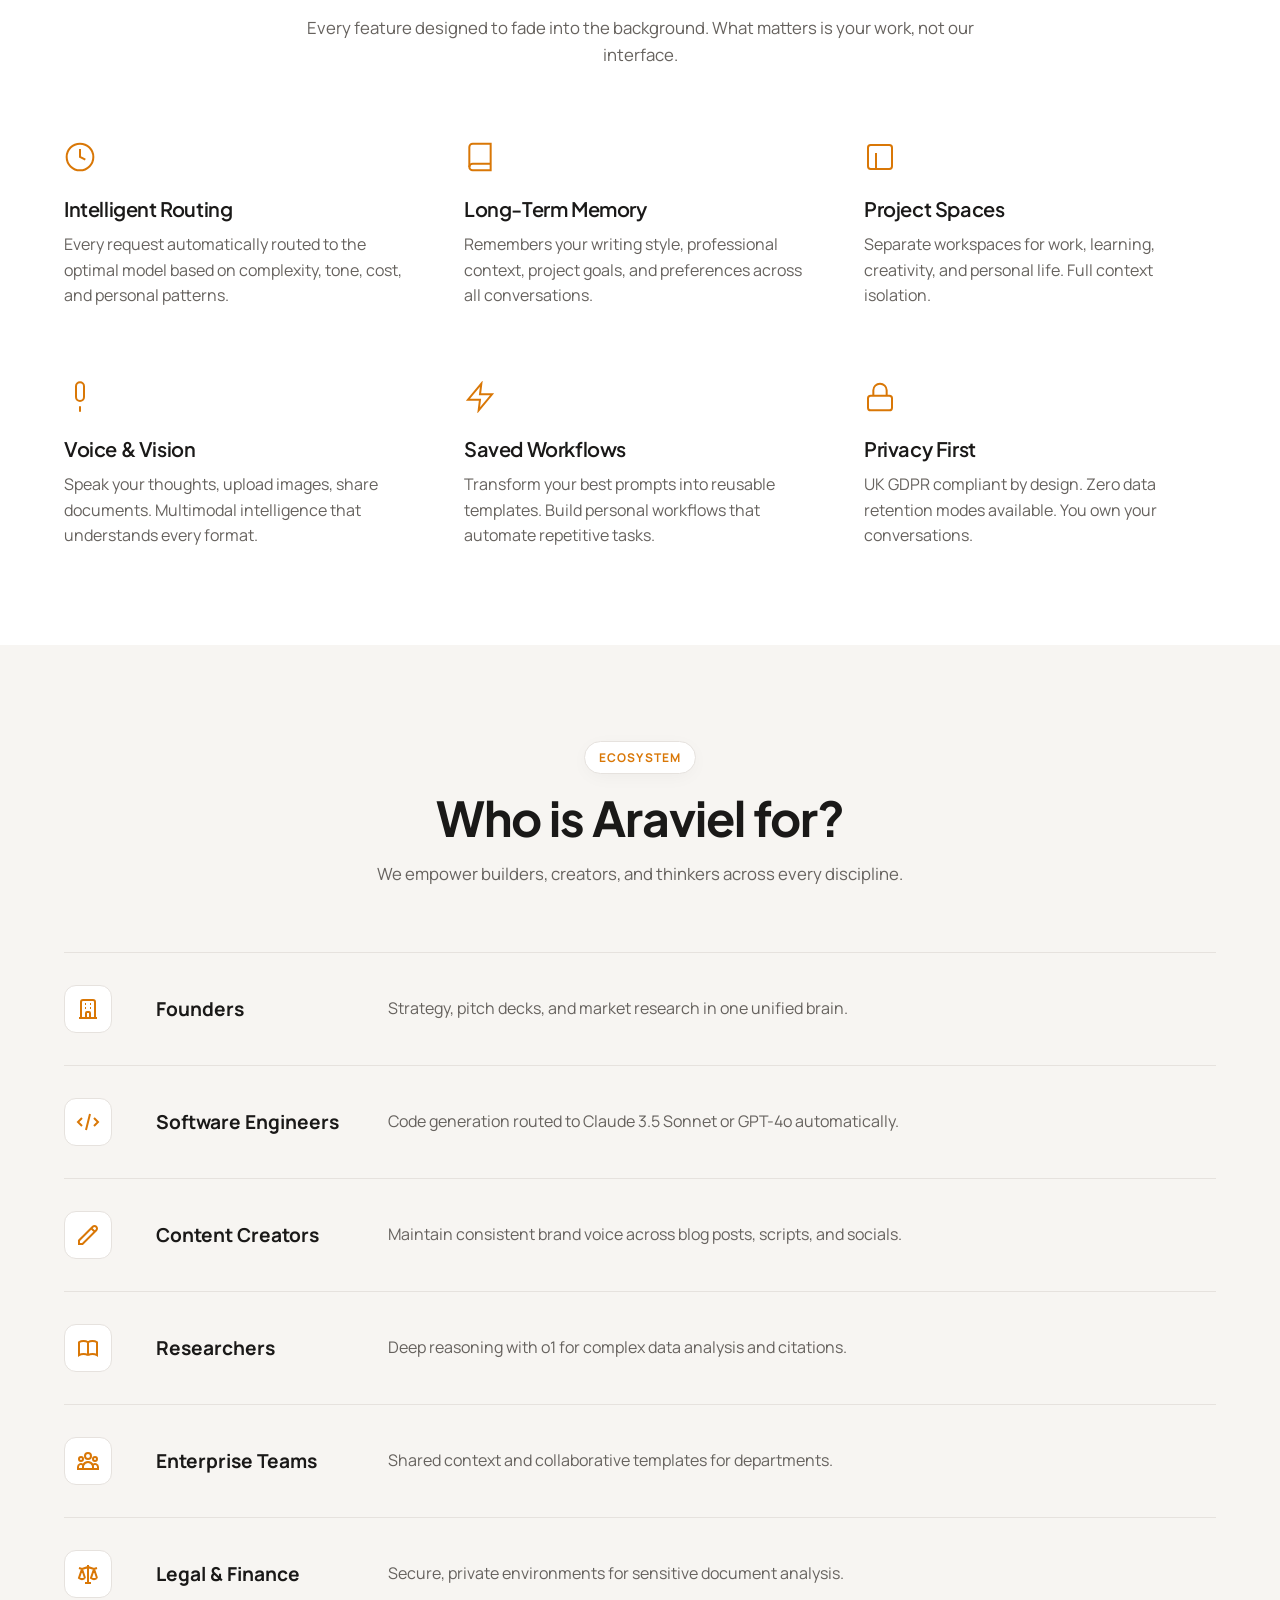
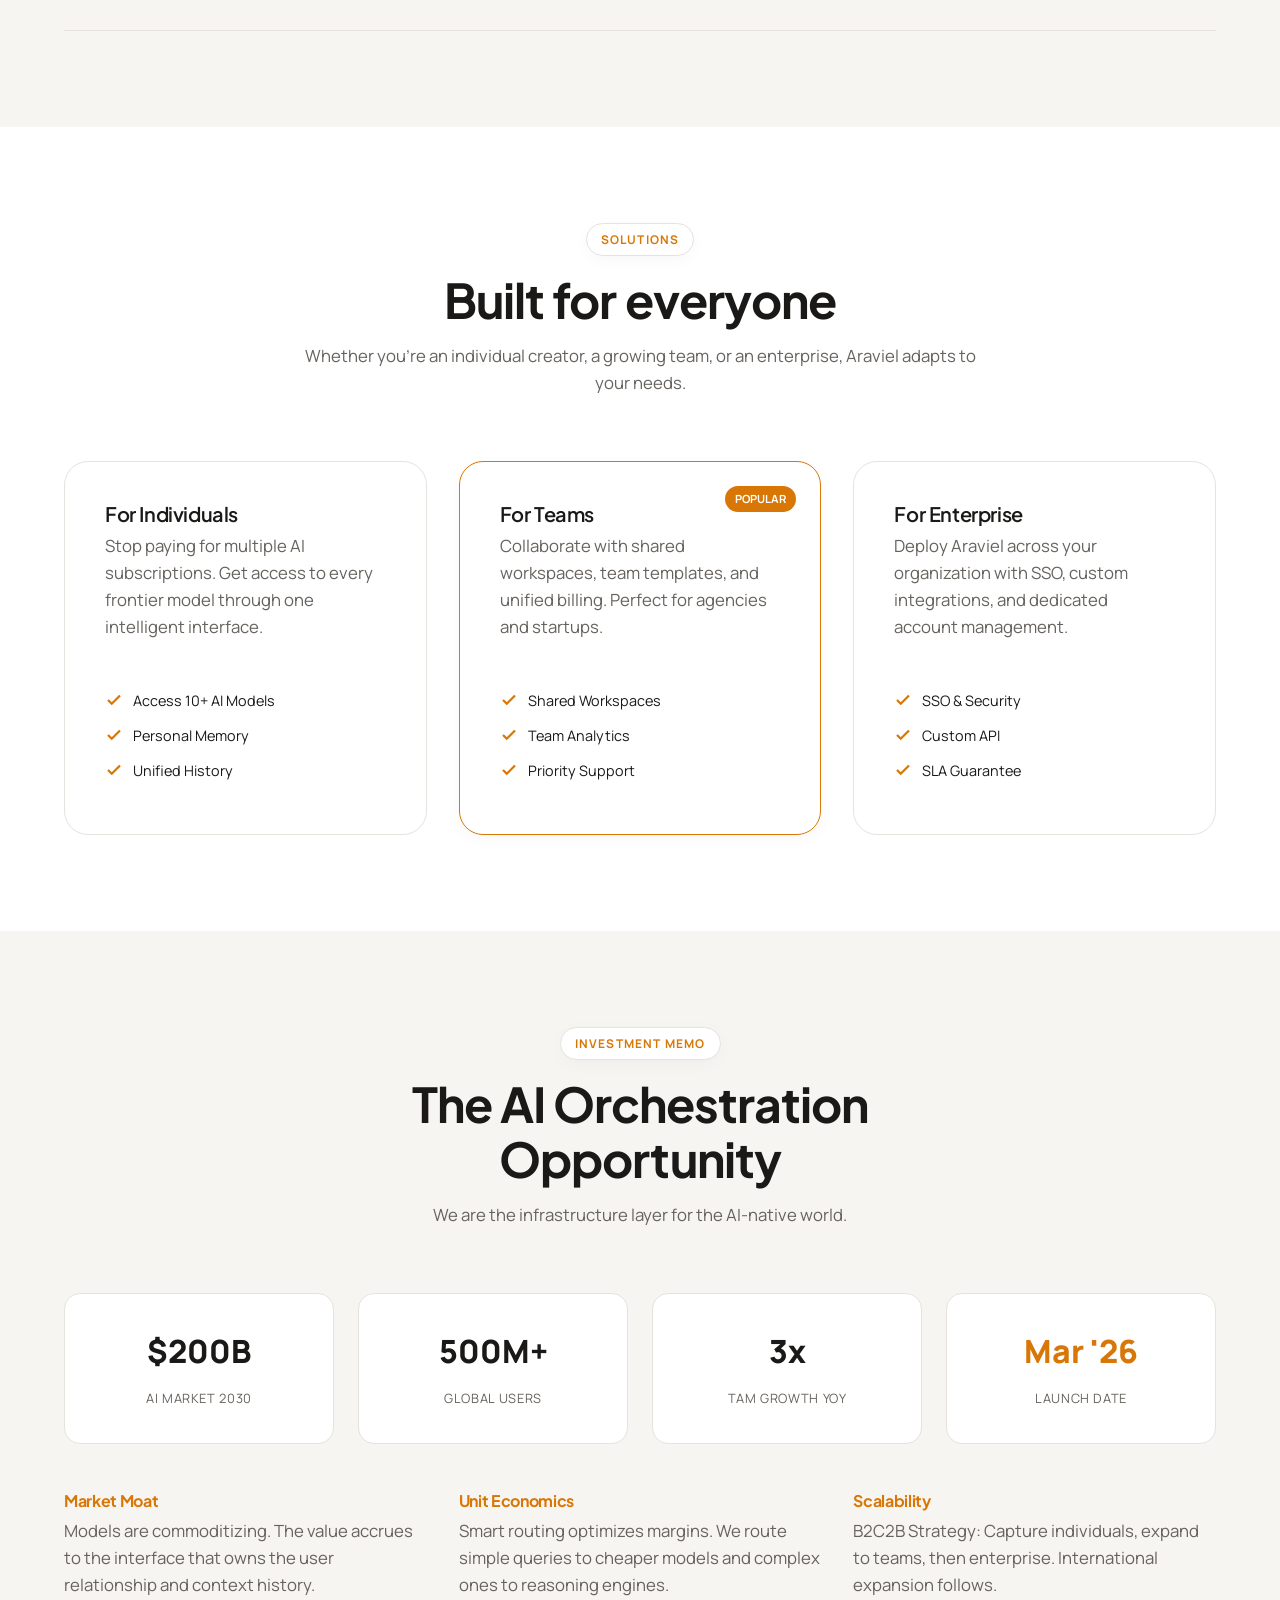
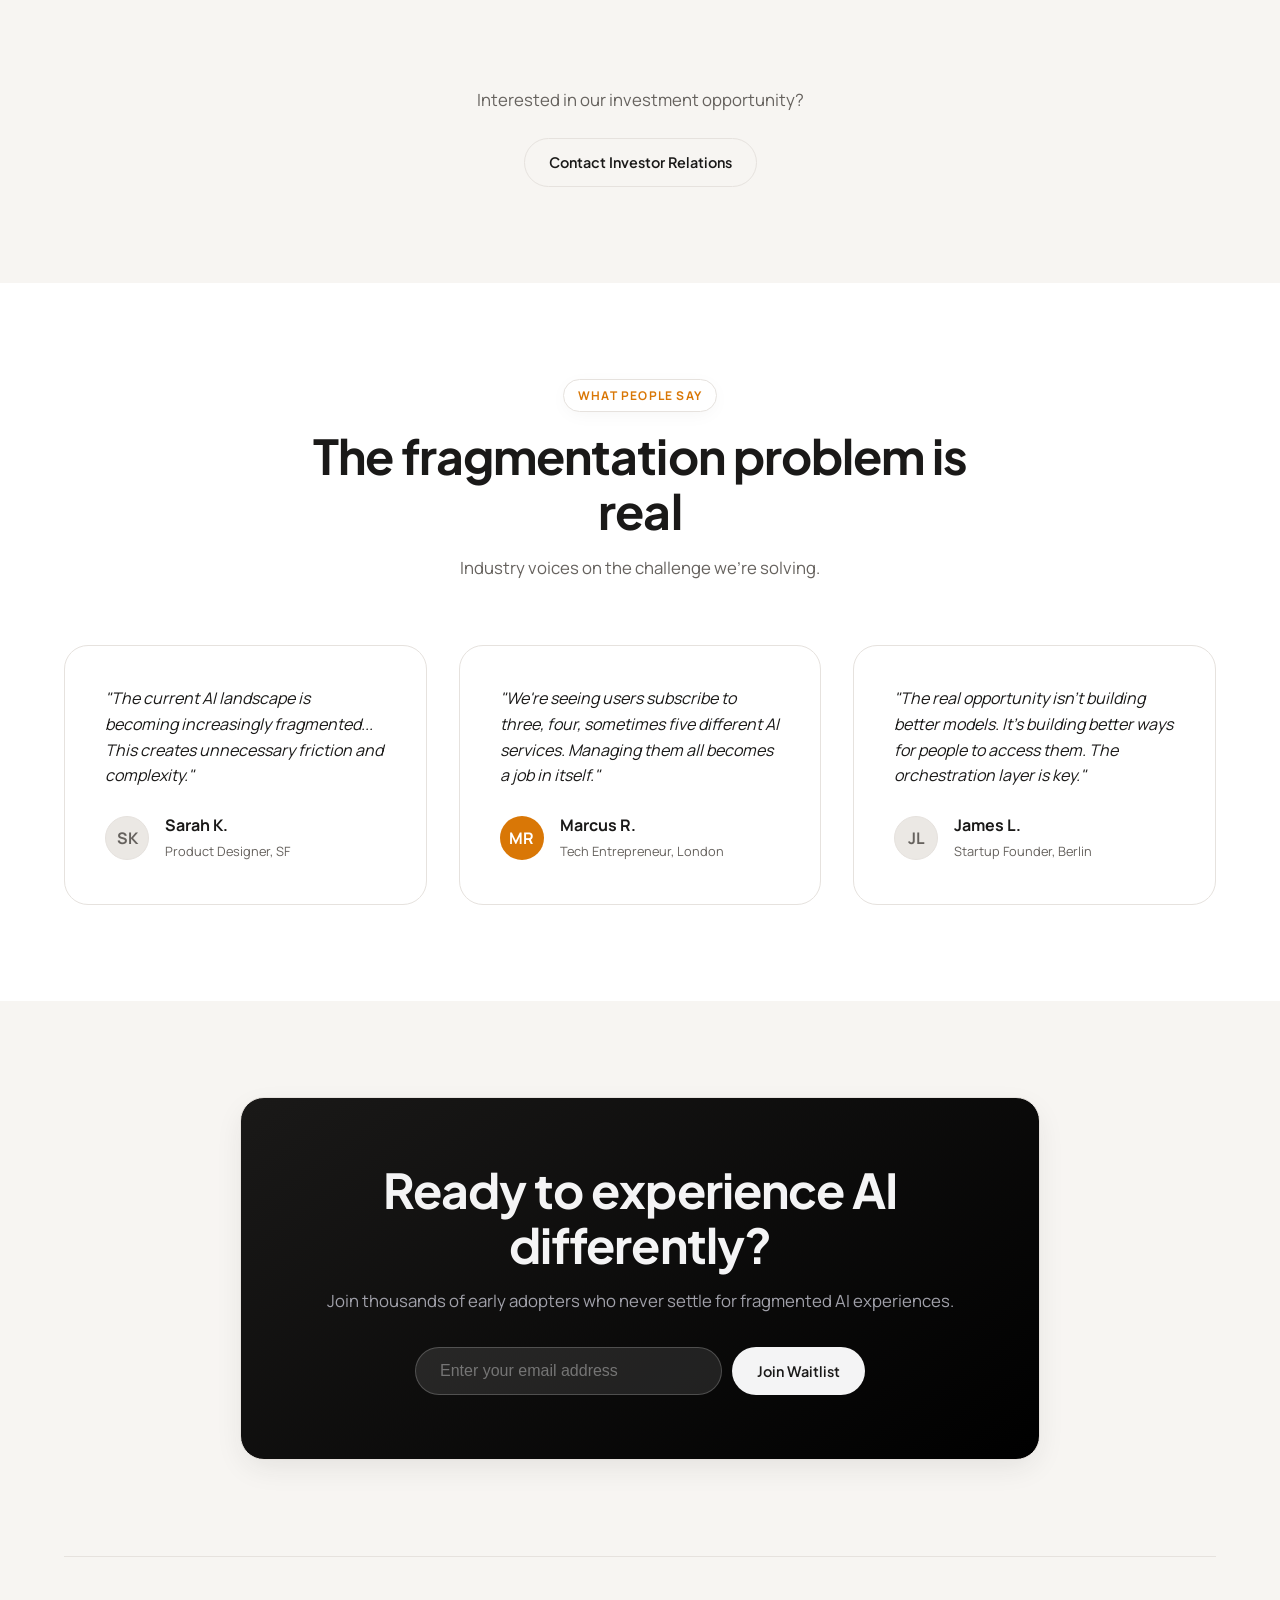
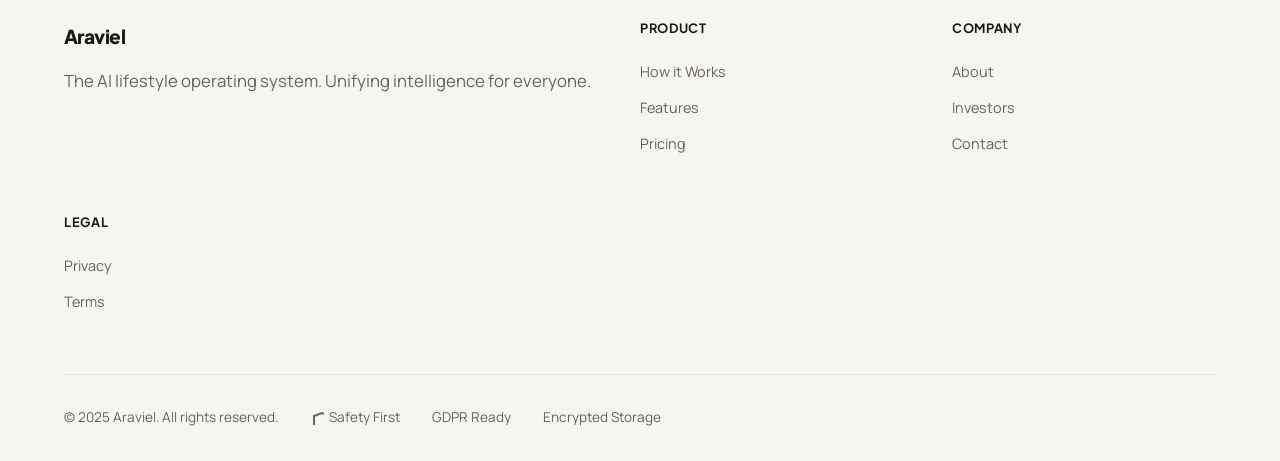
==== commit 9b14277d: "feat: update website" ====
--- a/index.html
+++ b/index.html
@@ -1,15 +1,14 @@
 <!DOCTYPE html>
-<html lang="en" data-theme="dark">
+<html lang="en-GB" data-theme="light">
 <head>
     <meta charset="UTF-8">
     <meta name="viewport" content="width=device-width, initial-scale=1.0">
-    <meta http-equiv="X-UA-Compatible" content="IE=edge">
-
-    <title>Araviel | The AI Lifestyle Operating System</title>
-    <meta name="description" content="The first AI lifestyle operating system. One platform that unifies ChatGPT, Claude, Gemini and every frontier model. Built for clarity. Designed for billions.">
-    <meta name="keywords" content="AI lifestyle operating system, Araviel Decision Engine, multi-model AI, personal AI, ChatGPT Claude Gemini, enterprise AI, AI for business">
-
-    <meta property="og:title" content="Araviel | The AI Lifestyle Operating System">
+
+    <title>Araviel | The Ai lifestyle companion</title>
+    <meta name="description" content="Araviel. The first AI lifestyle companion. One platform that unifies ChatGPT, Claude, Gemini and every model. Smart routing for the multi-model future. Built for clarity. Designed for billions.">
+    <meta name="keywords" content="AI, AI lifestyle operating system, Araviel Decision Engine, multi-model AI, personal AI, ChatGPT Claude Gemini, enterprise AI, AI for business">
+
+    <meta property="og:title" content="Araviel | The AI Lifestyle companion">
     <meta property="og:description" content="One platform. Every model. Personally aligned. Globally trusted.">
     <meta property="og:type" content="website">
     <meta property="og:url" content="https://araviel.ai">
@@ -20,641 +19,930 @@
     <meta name="twitter:description" content="One platform. Every model. Personally aligned.">
 
     <link rel="canonical" href="https://araviel.ai">
-    <link rel="icon" type="image/svg+xml" href="/favicon.svg">
+    <link rel="icon" type="image/svg+xml" href="/favicon.png">
 
     <link rel="preconnect" href="https://fonts.googleapis.com">
     <link rel="preconnect" href="https://fonts.gstatic.com" crossorigin>
-    <link href="https://fonts.googleapis.com/css2?family=Inter:wght@300;400;500;600;700;800;900&family=Space+Grotesk:wght@400;500;600;700;800;900&display=swap" rel="stylesheet">
-
-    <link rel="stylesheet" href="styles.css">
+    <link href="https://fonts.googleapis.com/css2?family=Manrope:wght@400;500;600&family=Plus+Jakarta+Sans:wght@500;600;700;800&display=swap" rel="stylesheet">
+
+    <style>
+        /* ---------------------------------------------------------
+           1. DESIGN TOKENS (Sand & Soft Charcoal)
+           --------------------------------------------------------- */
+        :root {
+            /* LIGHT MODE */
+            --bg-body: #F7F5F2;       /* Warm Sand */
+            --bg-surface: #FFFFFF;    /* Clean White */
+            --bg-glass: rgba(255, 255, 255, 0.95);
+            --bg-subtle: #EBE8E4;
+
+            --text-main: #1A1918;     /* Soft Black */
+            --text-muted: #66625E;    /* Warm Grey */
+
+            /* BRAND COLOURS */
+            --primary: #D97706;       /* Executive Amber */
+            --primary-hover: #B45309;
+            --primary-glow: rgba(217, 119, 6, 0.15);
+
+            --border: #E6E2DE;
+            --shadow-soft: 0 4px 20px -4px rgba(42, 39, 35, 0.05);
+            --shadow-hover: 0 10px 30px -5px rgba(42, 39, 35, 0.1);
+
+            --radius-md: 16px;
+            --radius-lg: 24px;
+            --radius-pill: 100px;
+        }
+
+        [data-theme="dark"] {
+            /* DARK MODE (Soft Charcoal) */
+            --bg-body: #18181B;       /* Zinc 900 */
+            --bg-surface: #27272A;    /* Zinc 800 */
+            --bg-glass: rgba(39, 39, 42, 0.95);
+            --bg-subtle: #3F3F46;
+
+            --text-main: #F4F4F5;     /* Soft White */
+            --text-muted: #A1A1AA;
+
+            --primary: #FBBF24;       /* Luminous Amber */
+            --primary-hover: #F59E0B;
+            --primary-glow: rgba(251, 191, 36, 0.15);
+
+            --border: #3F3F46;
+            --shadow-soft: 0 4px 20px -4px rgba(0,0,0,0.3);
+            --shadow-hover: 0 10px 40px -5px rgba(0,0,0,0.4);
+        }
+
+        /* ---------------------------------------------------------
+           2. GLOBAL RESET
+           --------------------------------------------------------- */
+        * { box-sizing: border-box; margin: 0; padding: 0; -webkit-font-smoothing: antialiased; }
+
+        html { scroll-behavior: smooth; font-size: 16px; overflow-x: hidden; }
+
+        body {
+            font-family: 'Manrope', sans-serif;
+            background-color: var(--bg-body);
+            color: var(--text-main);
+            line-height: 1.6;
+            transition: background 0.3s ease, color 0.3s ease;
+        }
+
+        h1, h2, h3, h4 {
+            font-family: 'Plus Jakarta Sans', sans-serif;
+            font-weight: 700;
+            line-height: 1.15;
+            color: var(--text-main);
+            letter-spacing: -0.02em;
+        }
+
+        h1 { font-size: clamp(2.5rem, 5vw, 4.5rem); letter-spacing: -0.03em; margin-bottom: 1.5rem; }
+        h2 { font-size: clamp(2rem, 4vw, 3rem); margin-bottom: 1rem; }
+        h3 { font-size: 1.25rem; font-weight: 600; margin-bottom: 0.5rem; }
+
+        p { color: var(--text-muted); font-size: 1.05rem; margin-bottom: 1.5rem; }
+        a { text-decoration: none; color: inherit; transition: 0.2s; }
+        ul { list-style: none; }
+
+        .container {
+            width: 90%;
+            max-width: 1200px;
+            margin: 0 auto;
+            position: relative;
+        }
+
+        .section { padding: 6rem 0; }
+        .section-header { text-align: center; max-width: 700px; margin: 0 auto 4rem; }
+
+        .eyebrow {
+            display: inline-block; font-size: 0.75rem; font-weight: 700;
+            text-transform: uppercase; letter-spacing: 0.1em;
+            color: var(--primary); margin-bottom: 1rem;
+            background: var(--bg-surface); padding: 6px 14px; border-radius: var(--radius-pill);
+            border: 1px solid var(--border); box-shadow: var(--shadow-soft);
+        }
+
+        /* ---------------------------------------------------------
+           3. UI COMPONENTS
+           --------------------------------------------------------- */
+        .btn {
+            display: inline-flex; align-items: center; justify-content: center;
+            padding: 0.75rem 1.5rem; border-radius: var(--radius-pill); font-weight: 600;
+            cursor: pointer; transition: all 0.2s ease; font-size: 0.9rem; border: 1px solid transparent;
+            font-family: 'Plus Jakarta Sans', sans-serif; gap: 8px;
+        }
+
+        .btn-primary {
+            background-color: var(--text-main); color: var(--bg-body);
+        }
+        .btn-primary:hover { transform: translateY(-2px); opacity: 0.9; box-shadow: 0 5px 15px rgba(0,0,0,0.1); }
+
+        .btn-secondary {
+            background-color: transparent; color: var(--text-main); border-color: var(--border);
+        }
+        .btn-secondary:hover { border-color: var(--text-main); background: var(--bg-surface); }
+
+        .btn-ghost {
+            background: transparent; color: var(--text-muted); padding: 0.5rem 1rem;
+        }
+        .btn-ghost:hover { color: var(--text-main); background: var(--bg-subtle); }
+
+        .card {
+            background: var(--bg-surface); padding: 2rem; border-radius: var(--radius-lg);
+            border: 1px solid var(--border); transition: 0.3s; height: 100%;
+            display: flex; flex-direction: column;
+        }
+        .card:hover { transform: translateY(-5px); border-color: var(--primary); box-shadow: var(--shadow-hover); }
+
+        .icon-box {
+            width: 48px; height: 48px; border-radius: 12px; background: var(--bg-subtle);
+            display: flex; align-items: center; justify-content: center; margin-bottom: 1.5rem;
+            color: var(--primary); border: 1px solid var(--border);
+        }
+
+        /* ---------------------------------------------------------
+           4. NAVIGATION (Compact & Sleek)
+           --------------------------------------------------------- */
+        .navbar {
+            position: sticky; top: 20px; width: 95%; max-width: 900px; margin: 0 auto; z-index: 1000;
+            background: var(--bg-glass); backdrop-filter: blur(20px); -webkit-backdrop-filter: blur(20px);
+            border-radius: var(--radius-pill); padding: 0.5rem 0.5rem 0.5rem 1.5rem;
+            display: flex; justify-content: space-between; align-items: center;
+            border: 1px solid var(--border); box-shadow: var(--shadow-soft); transition: all 0.3s;
+        }
+
+        .logo-text { font-family: 'Plus Jakarta Sans', sans-serif; font-weight: 800; font-size: 1.2rem; letter-spacing: -0.03em; color: var(--text-main); }
+
+        .nav-links { display: flex; gap: 1.5rem; margin-right: auto; margin-left: 2rem; }
+        .nav-links a { font-size: 0.85rem; font-weight: 600; color: var(--text-muted); transition: color 0.2s; }
+        .nav-links a:hover { color: var(--primary); }
+
+        .nav-actions { display: flex; align-items: center; gap: 0.5rem; }
+
+        .theme-toggle {
+            background: var(--bg-subtle); border: 1px solid var(--border); cursor: pointer; color: var(--text-muted);
+            width: 36px; height: 36px; display: flex; align-items: center; justify-content: center; border-radius: 50%;
+            transition: all 0.2s;
+        }
+        .theme-toggle:hover { background: var(--bg-surface); color: var(--text-main); border-color: var(--text-main); }
+
+        .mobile-btn { display: none; background: none; border: none; cursor: pointer; color: var(--text-main); margin-left: 0.5rem; padding-right: 1rem; }
+
+        /* MOBILE DRAWER MENU */
+        .mobile-overlay {
+            position: fixed; inset: 0; background: rgba(0,0,0,0.5); z-index: 1999;
+            opacity: 0; pointer-events: none; transition: opacity 0.3s ease; backdrop-filter: blur(4px);
+        }
+        .mobile-overlay.open { opacity: 1; pointer-events: auto; }
+
+        .mobile-menu {
+            position: fixed; top: 0; right: -320px; width: 300px; height: 100vh;
+            background: var(--bg-surface); border-left: 1px solid var(--border);
+            padding: 2.5rem; display: flex; flex-direction: column; gap: 2rem;
+            box-shadow: -10px 0 40px rgba(0,0,0,0.2); z-index: 2000;
+            transition: right 0.3s cubic-bezier(0.16, 1, 0.3, 1);
+        }
+        .mobile-menu.open { right: 0; }
+        .drawer-header { display: flex; justify-content: space-between; align-items: center; border-bottom: 1px solid var(--border); padding-bottom: 1.5rem; }
+        .close-btn { background: none; border: none; cursor: pointer; color: var(--text-muted); padding: 5px; }
+        .mobile-links { display: flex; flex-direction: column; gap: 1.5rem; }
+        .mobile-links a { font-size: 1.1rem; font-weight: 600; color: var(--text-main); border-bottom: 1px solid var(--border); padding-bottom: 1rem; transition: color 0.2s; }
+        .mobile-links a:hover { color: var(--primary); }
+
+        @media (max-width: 768px) {
+            .nav-links { display: none; }
+            .mobile-btn { display: block; }
+            .navbar { padding-right: 0.5rem; }
+        }
+
+        /* ---------------------------------------------------------
+           5. HERO & HORIZONTAL COUNTDOWN
+           --------------------------------------------------------- */
+        .hero { padding-top: 8rem; padding-bottom: 4rem; text-align: center; }
+
+        /* Horizontal Launch Track */
+        .launch-track {
+            display: flex; align-items: center; justify-content: center; gap: 1rem;
+            margin: 0 auto 3rem; max-width: 800px; width: 100%;
+        }
+
+        .track-line {
+            flex: 1; height: 1px; background-image: linear-gradient(90deg, transparent 0%, var(--border) 50%, transparent 100%);
+            border-bottom: 1px dashed var(--border); opacity: 0.6;
+        }
+
+        .countdown-wrap {
+            display: flex; gap: 1.25rem; align-items: center; position: relative;
+            padding: 0 1rem;
+        }
+
+        /* Uniform Countdown Circles */
+        .time-circle {
+            width: 76px; height: 76px; border-radius: 50%;
+            background: transparent; /* Blended */
+            border: 1px solid var(--border);
+            display: flex; flex-direction: column; align-items: center; justify-content: center;
+            transition: all 0.3s cubic-bezier(0.34, 1.56, 0.64, 1);
+            position: relative;
+            color: var(--primary); /* Uniform Amber Colour */
+        }
+
+        .time-circle:hover {
+            transform: scale(0.9); /* Soft Compression */
+            border-color: var(--primary);
+            background: var(--bg-surface);
+            box-shadow: 0 0 15px var(--primary-glow);
+        }
+
+        .time-val { font-size: 1.5rem; font-weight: 800; line-height: 1; z-index: 2; color: var(--text-main); }
+        .time-label { font-size: 0.7rem; text-transform: uppercase; color: var(--text-muted); margin-top: 2px; letter-spacing: 0.05em; z-index: 2; font-weight: 600; }
+
+        .hero h1 span { color: var(--primary); }
+        .hero p { max-width: 600px; margin: 0 auto 2.5rem; font-size: 1.2rem; line-height: 1.6; }
+
+        .hero-proof {
+            display: flex; justify-content: center; gap: 2rem; margin-top: 4rem; flex-wrap: wrap; opacity: 0.8;
+        }
+        .proof-item { display: flex; align-items: center; gap: 8px; font-size: 0.9rem; font-weight: 600; color: var(--text-muted); }
+
+        /* ---------------------------------------------------------
+           6. THE CHALLENGE
+           --------------------------------------------------------- */
+        .grid-3 { display: grid; grid-template-columns: repeat(auto-fit, minmax(300px, 1fr)); gap: 2rem; }
+        .stat-big { font-size: 3rem; font-weight: 800; color: var(--primary); margin-bottom: 0.5rem; display: block; letter-spacing: -0.02em; }
+
+        /* ---------------------------------------------------------
+           7. HOW IT WORKS (Horizontal Timeline)
+           --------------------------------------------------------- */
+        .timeline-wrapper { position: relative; margin-top: 3rem; }
+        .timeline-track {
+            position: absolute; top: 24px; left: 0; right: 0; height: 2px;
+            background: var(--border); z-index: 0; display: block;
+        }
+        .timeline-steps {
+            display: grid; grid-template-columns: repeat(4, 1fr); gap: 2rem; position: relative; z-index: 1;
+        }
+        .step-item { text-align: left; }
+        .step-marker {
+            width: 50px; height: 50px; border-radius: 50%; background: var(--bg-surface);
+            border: 2px solid var(--border); display: flex; align-items: center; justify-content: center;
+            font-weight: 700; color: var(--text-muted); margin-bottom: 1.5rem; transition: 0.3s;
+            box-shadow: 0 0 0 8px var(--bg-body);
+        }
+        .step-item:hover .step-marker { border-color: var(--primary); color: var(--primary); transform: scale(1.1); }
+        .step-content h4 { font-size: 1.1rem; margin-bottom: 0.5rem; }
+        .step-content p { font-size: 0.9rem; margin-bottom: 0; }
+
+        @media (max-width: 800px) {
+            .timeline-track { display: none; }
+            .timeline-steps { grid-template-columns: 1fr; gap: 3rem; }
+            .step-item { display: flex; gap: 1.5rem; }
+            .step-marker { margin-bottom: 0; flex-shrink: 0; }
+        }
+
+        /* ---------------------------------------------------------
+           8. FEATURES (Flat Layout)
+           --------------------------------------------------------- */
+        .flat-grid { display: grid; grid-template-columns: repeat(auto-fit, minmax(320px, 1fr)); gap: 4rem 3rem; }
+        .flat-item { text-align: left; transition: transform 0.3s; }
+        .flat-item:hover { transform: translateY(-5px); }
+        .flat-item h3 { font-size: 1.25rem; margin-bottom: 0.75rem; color: var(--text-main); }
+        .flat-item p { font-size: 1rem; color: var(--text-muted); margin-bottom: 0; line-height: 1.6; }
+        .flat-icon {
+            width: 48px; height: 48px; display: flex; align-items: center; justify-content: flex-start;
+            margin-bottom: 1rem; color: var(--primary); transition: color 0.3s;
+        }
+        .flat-item:hover .flat-icon { color: var(--primary-hover); }
+        .flat-icon svg { width: 32px; height: 32px; stroke-width: 1.5; }
+
+        /* ---------------------------------------------------------
+           9. ECOSYSTEM (List Layout)
+           --------------------------------------------------------- */
+        .ecosystem-list { display: flex; flex-direction: column; border-top: 1px solid var(--border); }
+        .eco-row {
+            display: grid; grid-template-columns: 60px 200px 1fr; align-items: center;
+            padding: 2rem 0; border-bottom: 1px solid var(--border);
+            transition: background 0.3s; cursor: default; gap: 2rem;
+        }
+        .eco-row:hover { background: rgba(0,0,0,0.02); }
+        [data-theme="dark"] .eco-row:hover { background: rgba(255,255,255,0.02); }
+        .eco-icon {
+            width: 48px; height: 48px; background: var(--bg-surface); border: 1px solid var(--border);
+            border-radius: 12px; display: flex; align-items: center; justify-content: center;
+            color: var(--primary); transition: transform 0.2s;
+        }
+        .eco-row:hover .eco-icon { transform: scale(1.1); border-color: var(--primary); }
+        .eco-title { font-size: 1.2rem; font-weight: 700; color: var(--text-main); }
+        .eco-desc { font-size: 1rem; color: var(--text-muted); margin: 0; }
+        @media (max-width: 768px) {
+            .eco-row { grid-template-columns: 60px 1fr; gap: 1rem; padding: 1.5rem 0; }
+            .eco-desc { grid-column: 1 / span 2; margin-top: 0.5rem; }
+        }
+
+        /* ---------------------------------------------------------
+           10. SOLUTIONS
+           --------------------------------------------------------- */
+        .sol-card {
+            background: var(--bg-surface); border: 1px solid var(--border); border-radius: var(--radius-lg);
+            padding: 2.5rem; position: relative; overflow: hidden; display: flex; flex-direction: column;
+        }
+        .sol-card.popular { border-color: var(--primary); box-shadow: var(--shadow-soft); }
+        .check-list li { margin-bottom: 0.75rem; display: flex; align-items: flex-start; gap: 10px; font-size: 0.9rem; }
+        .check-icon { color: var(--primary); width: 18px; flex-shrink: 0; margin-top: 2px; }
+
+        /* ---------------------------------------------------------
+           11. INVESTORS
+           --------------------------------------------------------- */
+        .investor-grid { display: grid; grid-template-columns: repeat(4, 1fr); gap: 1.5rem; margin-bottom: 3rem; }
+        .stat-card {
+            background: var(--bg-surface); padding: 2rem; border-radius: var(--radius-md);
+            border: 1px solid var(--border); text-align: center;
+        }
+        .stat-val { font-size: 2rem; font-weight: 800; color: var(--text-main); display: block; margin-bottom: 0.5rem; }
+        .stat-lbl { font-size: 0.8rem; text-transform: uppercase; color: var(--text-muted); letter-spacing: 0.05em; }
+        .vision-cols { display: grid; grid-template-columns: repeat(auto-fit, minmax(300px, 1fr)); gap: 2rem; }
+        .vision-item h4 { color: var(--primary); margin-bottom: 0.5rem; }
+        @media (max-width: 800px) { .investor-grid { grid-template-columns: 1fr 1fr; } }
+
+        /* ---------------------------------------------------------
+           12. TESTIMONIALS
+           --------------------------------------------------------- */
+        .quote-card {
+            background: var(--bg-surface); padding: 2.5rem; border-radius: var(--radius-lg);
+            border: 1px solid var(--border); display: flex; flex-direction: column;
+        }
+        .quote-text { font-style: italic; margin-bottom: 1.5rem; flex-grow: 1; font-size: 1rem; color: var(--text-main); }
+        .author-box { display: flex; align-items: center; gap: 1rem; }
+        .avatar { width: 44px; height: 44px; border-radius: 50%; background: var(--bg-subtle); display: flex; align-items: center; justify-content: center; font-weight: 700; color: var(--text-muted); border: 1px solid var(--border); }
+
+        /* ---------------------------------------------------------
+           13. JOIN (Dark Themed Box)
+           --------------------------------------------------------- */
+        .join-box {
+            background: linear-gradient(145deg, #1A1918, #000000);
+            color: #F4F4F5; padding: 4rem 2rem; border-radius: var(--radius-lg);
+            text-align: center; max-width: 800px; margin: 0 auto;
+            box-shadow: var(--shadow-hover); border: 1px solid var(--border);
+        }
+        .join-box h2 { color: #F4F4F5; }
+        .join-box p { color: #A1A1AA; }
+
+        .join-form { display: flex; gap: 10px; justify-content: center; max-width: 450px; margin: 2rem auto 0; flex-wrap: wrap; }
+        .join-input {
+            flex: 1; padding: 14px 24px; border-radius: 50px; border: none;
+            font-size: 1rem; min-width: 240px; outline: none;
+            background: rgba(255,255,255,0.1); color: white;
+            border: 1px solid rgba(255,255,255,0.2);
+        }
+        .join-input:focus { border-color: var(--primary); background: rgba(255,255,255,0.15); }
+
+        .join-box .btn-primary {
+            background: #F4F4F5; color: #1A1918;
+        }
+        .join-box .btn-primary:hover { background: #FFFFFF; transform: translateY(-2px); }
+
+        /* ---------------------------------------------------------
+           14. FOOTER
+           --------------------------------------------------------- */
+        footer { border-top: 1px solid var(--border); padding: 4rem 0 2rem; margin-top: 4rem; }
+        .footer-grid { display: grid; grid-template-columns: 2fr 1fr 1fr; gap: 3rem; margin-bottom: 3rem; }
+        .footer-col h4 { font-size: 0.8rem; text-transform: uppercase; margin-bottom: 1.5rem; color: var(--text-main); letter-spacing: 0.05em; }
+        .footer-col a { display: block; margin-bottom: 0.8rem; color: var(--text-muted); font-size: 0.9rem; }
+        .footer-col a:hover { color: var(--primary); }
+        .trust-badges { display: flex; gap: 2rem; align-items: center; border-top: 1px solid var(--border); padding-top: 2rem; color: var(--text-muted); font-size: 0.85rem; }
+        @media (max-width: 768px) { .footer-grid { grid-template-columns: 1fr; gap: 2rem; } }
+
+        /* ---------------------------------------------------------
+           15. SCROLL TOP
+           --------------------------------------------------------- */
+        .scroll-top {
+            position: fixed; bottom: 30px; right: 30px; width: 50px; height: 50px;
+            background: var(--bg-surface); border-radius: 50%; box-shadow: var(--shadow-hover);
+            display: flex; align-items: center; justify-content: center; cursor: pointer;
+            border: 1px solid var(--border); opacity: 0; pointer-events: none; transition: 0.3s; z-index: 900;
+        }
+        .scroll-top.visible { opacity: 1; pointer-events: auto; }
+        .scroll-loader { position: absolute; width: 100%; height: 100%; fill: none; stroke: var(--primary); stroke-width: 2; stroke-dasharray: 145; stroke-dashoffset: 145; transform: rotate(-90deg); border-radius: 50%; transition: stroke-dashoffset 0.1s; }
+
+        /* Animations */
+        .fade-in { opacity: 0; transform: translateY(20px); transition: 0.6s ease; }
+        .fade-in.visible { opacity: 1; transform: translateY(0); }
+    </style>
 </head>
 <body>
 
-<!-- Navigation - Sleek & Compact -->
-<nav class="nav" id="nav">
-    <div class="container">
-        <a href="/" class="logo">
-            <svg class="logo-icon" width="24" height="24" viewBox="0 0 32 32" fill="none">
-                <circle cx="16" cy="16" r="14" stroke="url(#logoGrad)" stroke-width="2.5"/>
-                <circle cx="16" cy="16" r="5" fill="url(#logoGrad)"/>
-                <defs>
-                    <linearGradient id="logoGrad" x1="0%" y1="0%" x2="100%" y2="100%">
-                        <stop offset="0%" stop-color="#06B6D4"/>
-                        <stop offset="100%" stop-color="#8B5CF6"/>
-                    </linearGradient>
-                </defs>
-            </svg>
-            <span>Araviel</span>
-        </a>
-
-        <ul class="nav-menu" id="navMenu">
-            <li><a href="#how-it-works">How It Works</a></li>
-            <li><a href="#features">Features</a></li>
-            <li><a href="#solutions">Solutions</a></li>
-            <li><a href="#investors">Investors</a></li>
-        </ul>
-
-        <div class="nav-actions">
-            <button class="theme-toggle" id="themeToggle" aria-label="Toggle theme">
-                <svg class="icon-sun" width="18" height="18" viewBox="0 0 24 24" fill="none" stroke="currentColor" stroke-width="2">
-                    <circle cx="12" cy="12" r="5"/>
-                    <line x1="12" y1="1" x2="12" y2="3"/><line x1="12" y1="21" x2="12" y2="23"/>
-                    <line x1="4.22" y1="4.22" x2="5.64" y2="5.64"/><line x1="18.36" y1="18.36" x2="19.78" y2="19.78"/>
-                    <line x1="1" y1="12" x2="3" y2="12"/><line x1="21" y1="12" x2="23" y2="12"/>
-                    <line x1="4.22" y1="19.78" x2="5.64" y2="18.36"/><line x1="18.36" y1="5.64" x2="19.78" y2="4.22"/>
-                </svg>
-                <svg class="icon-moon" width="18" height="18" viewBox="0 0 24 24" fill="none" stroke="currentColor" stroke-width="2">
-                    <path d="M21 12.79A9 9 0 1 1 11.21 3 7 7 0 0 0 21 12.79z"/>
-                </svg>
-            </button>
-            <a href="#cta" class="nav-cta">Try Araviel</a>
-        </div>
-
-        <button class="mobile-toggle" id="mobileToggle" aria-label="Toggle menu">
-            <span></span>
-            <span></span>
-            <span></span>
+<div class="mobile-overlay" id="mobileOverlay"></div>
+
+<nav class="navbar">
+    <a href="#" class="logo-text">Araviel</a>
+
+    <div class="nav-links">
+        <a href="#how">How it Works</a>
+        <a href="#features">Features</a>
+        <a href="#ecosystem">Ecosystem</a>
+        <a href="#investors">Investors</a>
+    </div>
+
+    <div class="nav-actions">
+        <button class="theme-toggle" id="themeBtn" aria-label="Toggle Theme">
+            <svg width="18" height="18" viewBox="0 0 24 24" fill="none" stroke="currentColor" stroke-width="2"><circle cx="12" cy="12" r="5"/><path d="M12 1v2M12 21v2M4.22 4.22l1.42 1.42M18.36 18.36l1.42 1.42M1 12h2M21 12h2M4.22 19.78l1.42-1.42M18.36 5.64l1.42-1.42"/></svg>
         </button>
+        <a href="#join" class="btn btn-primary" style="padding: 0.5rem 1.2rem; font-size: 0.85rem;">Waitlist</a>
+        <button class="mobile-btn" id="menuBtn">
+            <svg width="24" height="24" viewBox="0 0 24 24" fill="none" stroke="currentColor" stroke-width="2"><line x1="3" y1="12" x2="21" y2="12"/><line x1="3" y1="6" x2="21" y2="6"/><line x1="3" y1="18" x2="21" y2="18"/></svg>
+        </button>
     </div>
 </nav>
 
-<!-- Mobile Menu -->
 <div class="mobile-menu" id="mobileMenu">
-    <ul>
-        <li><a href="#how-it-works">How It Works</a></li>
-        <li><a href="#features">Features</a></li>
-        <li><a href="#solutions">Solutions</a></li>
-        <li><a href="#investors">Investors</a></li>
-        <li><a href="#cta" class="mobile-cta">Try Araviel</a></li>
-    </ul>
+    <div class="drawer-header">
+        <span class="logo-text">Araviel</span>
+        <button class="close-btn" onclick="closeMenu()">
+            <svg width="24" height="24" fill="none" stroke="currentColor" stroke-width="2"><line x1="18" y1="6" x2="6" y2="18"/><line x1="6" y1="6" x2="18" y2="18"/></svg>
+        </button>
+    </div>
+    <div class="mobile-links">
+        <a href="#how" onclick="closeMenu()">How it Works</a>
+        <a href="#features" onclick="closeMenu()">Features</a>
+        <a href="#ecosystem" onclick="closeMenu()">Ecosystem</a>
+        <a href="#investors" onclick="closeMenu()">Investors</a>
+    </div>
+    <a href="#join" onclick="closeMenu()" class="btn btn-primary" style="width:100%; margin-top: auto;">Join Waitlist</a>
 </div>
 
-<!-- Hero Section -->
-<section class="hero" id="hero">
-    <div class="container">
-        <div class="hero-badge">
-            <span class="badge-dot"></span>
-            Launching February 2026
-        </div>
-
-        <div class="countdown" id="countdown">
-            <div class="countdown-item">
-                <span class="countdown-value" id="days">00</span>
-                <span class="countdown-label">Days</span>
-            </div>
-            <div class="countdown-item">
-                <span class="countdown-value" id="hours">00</span>
-                <span class="countdown-label">Hours</span>
-            </div>
-            <div class="countdown-item">
-                <span class="countdown-value" id="minutes">00</span>
-                <span class="countdown-label">Minutes</span>
-            </div>
-            <div class="countdown-item">
-                <span class="countdown-value" id="seconds">00</span>
-                <span class="countdown-label">Seconds</span>
-            </div>
-        </div>
-
-        <h1 class="hero-title">
-            The AI that moves<br>
-            <span class="gradient-text">with your life</span>
-        </h1>
-
-        <p class="hero-subtitle">
-            One platform. Every frontier model. Personally aligned. Araviel unifies ChatGPT, Claude, Gemini and more into a single intelligence layer that learns how you think, work, and create.
-        </p>
-
-        <div class="hero-stats">
-            <div class="hero-stat">
-                <svg width="18" height="18" viewBox="0 0 24 24" fill="none" stroke="currentColor" stroke-width="2"><path d="M22 11.08V12a10 10 0 1 1-5.93-9.14"/><polyline points="22 4 12 14.01 9 11.01"/></svg>
-                <span><strong>10+</strong> AI Models</span>
-            </div>
-            <div class="hero-stat">
-                <svg width="18" height="18" viewBox="0 0 24 24" fill="none" stroke="currentColor" stroke-width="2"><polyline points="23 6 13.5 15.5 8.5 10.5 1 18"/><polyline points="17 6 23 6 23 12"/></svg>
-                <span><strong>35%</strong> Cost Savings</span>
-            </div>
-            <div class="hero-stat">
-                <svg width="18" height="18" viewBox="0 0 24 24" fill="none" stroke="currentColor" stroke-width="2"><circle cx="12" cy="12" r="10"/><path d="M12 6v6l4 2"/></svg>
-                <span><strong>AI-Powered</strong> Routing</span>
-            </div>
-        </div>
-
-        <div class="hero-actions">
-            <a href="#cta" class="btn btn-primary">
-                Join Waitlist
-                <svg width="16" height="16" viewBox="0 0 24 24" fill="none" stroke="currentColor" stroke-width="2"><line x1="5" y1="12" x2="19" y2="12"/><polyline points="12 5 19 12 12 19"/></svg>
-            </a>
-            <a href="#how-it-works" class="btn btn-secondary">See How It Works</a>
-        </div>
-
-        <p class="hero-note">No credit card required • Free forever tier • Premium features available</p>
+<section class="hero container fade-in">
+    <div class="launch-track">
+        <div class="track-line"></div>
+        <div class="countdown-wrap" id="countdown">
+            <div class="time-circle"><span class="time-val" id="d">00</span><span class="time-label">Days</span></div>
+            <div class="time-circle"><span class="time-val" id="h">00</span><span class="time-label">Hrs</span></div>
+            <div class="time-circle"><span class="time-val" id="m">00</span><span class="time-label">Min</span></div>
+            <div class="time-circle"><span class="time-val" id="s">00</span><span class="time-label">Sec</span></div>
+        </div>
+        <div class="track-line"></div>
+    </div>
+
+    <h1>The AI that moves<br><span>with your life.</span></h1>
+    <p>One platform. Every model. Personally tailored. Araviel unifies ChatGPT, Claude, Gemini and more into a single intelligence layer that learns you.</p>
+
+    <div style="display: flex; gap: 1rem; justify-content: center; margin-bottom: 2rem;">
+        <a href="#join" class="btn btn-primary">Join Early Access</a>
+        <a href="#how" class="btn btn-secondary">See How It Works</a>
+    </div>
+
+    <div class="hero-proof">
+        <div class="proof-item"><svg width="16" height="16" fill="none" stroke="currentColor" stroke-width="2"><path d="M22 11.08V12a10 10 0 1 1-5.93-9.14"/><polyline points="22 4 12 14.01 9 11.01"/></svg> 10+ Models</div>
+        <div class="proof-item"><svg width="16" height="16" fill="none" stroke="currentColor" stroke-width="2"><polyline points="23 6 13.5 15.5 8.5 10.5 1 18"/></svg> 35% Cost Savings</div>
+        <div class="proof-item"><svg width="16" height="16" fill="none" stroke="currentColor" stroke-width="2"><circle cx="12" cy="12" r="10"/><path d="M12 6v6l4 2"/></svg> AI Routing</div>
     </div>
 </section>
 
-<!-- Mission Section -->
-<section id="mission" class="mission">
-    <div class="container">
-        <span class="section-label">Our Mission</span>
-        <h2 class="section-title">Making AI feel human</h2>
-        <p class="section-subtitle">
-            We're building the bridge between the world's most capable AI models and the people who need them. Three principles guide everything we do.
-        </p>
-
-        <div class="mission-grid">
-            <div class="mission-card">
-                <div class="card-icon icon-orange">
-                    <svg width="24" height="24" viewBox="0 0 24 24" fill="none" stroke="currentColor" stroke-width="2"><circle cx="12" cy="12" r="10"/><circle cx="12" cy="12" r="3"/></svg>
-                </div>
+<section class="section">
+    <div class="container fade-in">
+        <div class="section-header">
+            <span class="eyebrow">The Challenge</span>
+            <h2>AI is fragmented. Users pay the price.</h2>
+            <p>Multiple subscriptions. Lost context. Decision fatigue. The current AI landscape forces users to become experts just to get started.</p>
+        </div>
+        <div class="grid-3">
+            <div class="card">
+                <span class="stat-big">$60+</span>
+                <h3>Subscription Fatigue</h3>
+                <p>Paying for ChatGPT Plus, Claude Pro, and Gemini Advanced separately adds up quickly. It is inefficient.</p>
+            </div>
+            <div class="card">
+                <span class="stat-big">5+</span>
+                <h3>Daily Decisions</h3>
+                <p>"Which model is best for this?" You waste mental energy choosing tools instead of creating. Every chat requires a decision.</p>
+            </div>
+            <div class="card">
+                <span class="stat-big">0</span>
+                <h3>Lost Context</h3>
+                <p>Switching tabs means starting over. No unified memory of your projects or preferences across platforms.</p>
+            </div>
+        </div>
+    </div>
+</section>
+
+<section class="section" style="background: var(--bg-surface);">
+    <div class="container fade-in">
+        <div class="section-header">
+            <span class="eyebrow">Our Mission</span>
+            <h2>Making AI feel human</h2>
+            <p>We are building the bridge between the world's most capable AI models and the people who need them.</p>
+        </div>
+        <div class="grid-3">
+            <div class="card">
+                <div class="icon-box"><svg width="24" height="24" fill="none" stroke="currentColor" stroke-width="2"><circle cx="12" cy="12" r="10"/><circle cx="12" cy="12" r="3"/></svg></div>
                 <h3>Simplify the Complex</h3>
-                <p>AI shouldn't require a PhD to use. We're eliminating the friction between human intent and machine capability. One question. One perfect answer. No model selection needed.</p>
-            </div>
-
-            <div class="mission-card">
-                <div class="card-icon icon-teal">
-                    <svg width="24" height="24" viewBox="0 0 24 24" fill="none" stroke="currentColor" stroke-width="2"><path d="M12 22s8-4 8-10V5l-8-3-8 3v7c0 6 8 10 8 10z"/></svg>
-                </div>
+                <p>AI shouldn't require a PhD to use. One question. One perfect answer. No model selection needed.</p>
+            </div>
+            <div class="card">
+                <div class="icon-box"><svg width="24" height="24" fill="none" stroke="currentColor" stroke-width="2"><path d="M12 22s8-4 8-10V5l-8-3-8 3v7c0 6 8 10 8 10z"/></svg></div>
                 <h3>Build with Transparency</h3>
-                <p>Trust is earned through clarity. We're open about how decisions are made, where data goes, and what we're building next. No dark patterns. No manipulation.</p>
-            </div>
-
-            <div class="mission-card">
-                <div class="card-icon icon-purple">
-                    <svg width="24" height="24" viewBox="0 0 24 24" fill="none" stroke="currentColor" stroke-width="2"><circle cx="12" cy="12" r="10"/><line x1="2" y1="12" x2="22" y2="12"/><path d="M12 2a15.3 15.3 0 0 1 4 10 15.3 15.3 0 0 1-4 10 15.3 15.3 0 0 1-4-10 15.3 15.3 0 0 1 4-10z"/></svg>
-                </div>
+                <p>Trust is earned through clarity. We are open about how decisions are made, where data goes, and what we are building.</p>
+            </div>
+            <div class="card">
+                <div class="icon-box"><svg width="24" height="24" fill="none" stroke="currentColor" stroke-width="2"><circle cx="12" cy="12" r="10"/><line x1="2" y1="12" x2="22" y2="12"/><path d="M12 2a15.3 15.3 0 0 1 4 10 15.3 15.3 0 0 1-4 10 15.3 15.3 0 0 1-4-10 15.3 15.3 0 0 1 4-10z"/></svg></div>
                 <h3>Design for Billions</h3>
-                <p>Great technology should be accessible to everyone. We're building for global scale from day one: culturally sensitive, linguistically diverse, and thoughtfully designed.</p>
+                <p>Culturally sensitive, linguistically diverse, and thoughtfully designed for global scale from day one.</p>
             </div>
         </div>
     </div>
 </section>
 
-<!-- Problem Section -->
-<section id="problem" class="problem">
-    <div class="container">
-        <span class="section-label">The Challenge</span>
-        <h2 class="section-title">AI is fragmented.<br>Users pay the price.</h2>
-        <p class="section-subtitle">
-            Multiple subscriptions. Lost context. Decision fatigue. The current AI landscape forces users to become experts just to get started.
-        </p>
-
-        <div class="problem-grid">
-            <div class="problem-card">
-                <div class="problem-number">$60+</div>
-                <h3>Multiple Subscriptions</h3>
-                <p>$20 for ChatGPT Plus. $20 for Claude Pro. $20 for Gemini Advanced. Users pay monthly for a fragmented experience with no unified memory.</p>
-            </div>
-
-            <div class="problem-card">
-                <div class="problem-number">5+</div>
-                <h3>Decision Overload</h3>
-                <p>Which model should I use? Users waste mental energy choosing tools instead of creating. Every new chat requires a decision.</p>
-            </div>
-
-            <div class="problem-card">
-                <div class="problem-number">0</div>
-                <h3>Lost Context</h3>
-                <p>Switching platforms means starting over. No conversation history, no learned preferences, no continuity. Context is lost with every tab.</p>
-            </div>
-        </div>
-    </div>
-</section>
-
-<!-- How It Works Section -->
-<section id="how-it-works" class="how-it-works">
-    <div class="container">
-        <span class="section-label">How It Works</span>
-        <h2 class="section-title">Intelligent routing. Zero decisions.</h2>
-        <p class="section-subtitle">
-            The Araviel Decision Engine analyzes every request and routes it to the perfect model. Automatically. Invisibly. Every time.
-        </p>
-
-        <div class="how-grid">
-            <div class="how-card">
-                <div class="how-icon icon-orange">
-                    <svg width="24" height="24" viewBox="0 0 24 24" fill="none" stroke="currentColor" stroke-width="2"><path d="M21 15a2 2 0 0 1-2 2H7l-4 4V5a2 2 0 0 1 2-2h14a2 2 0 0 1 2 2z"/></svg>
-                </div>
-                <div class="how-step">01</div>
-                <h3>You Ask</h3>
-                <p>Type naturally. Voice, text, or upload. No model selection required. Just your question or task.</p>
-            </div>
-
-            <div class="how-card">
-                <div class="how-icon icon-teal">
-                    <svg width="24" height="24" viewBox="0 0 24 24" fill="none" stroke="currentColor" stroke-width="2"><polyline points="22 12 18 12 15 21 9 3 6 12 2 12"/></svg>
-                </div>
-                <div class="how-step">02</div>
-                <h3>ADE Routes</h3>
-                <p>Our Decision Engine analyzes intent, tone, context, cost, and your behavioral patterns in milliseconds.</p>
-            </div>
-
-            <div class="how-card">
-                <div class="how-icon icon-yellow">
-                    <svg width="24" height="24" viewBox="0 0 24 24" fill="none" stroke="currentColor" stroke-width="2"><polygon points="13 2 3 14 12 14 11 22 21 10 12 10 13 2"/></svg>
-                </div>
-                <div class="how-step">03</div>
-                <h3>Perfect Answer</h3>
-                <p>The ideal model responds. Not the most expensive one, but the right one for your specific request.</p>
-            </div>
-
-            <div class="how-card">
-                <div class="how-icon icon-cyan">
-                    <svg width="24" height="24" viewBox="0 0 24 24" fill="none" stroke="currentColor" stroke-width="2"><path d="M12 2L2 7l10 5 10-5-10-5z"/><path d="M2 17l10 5 10-5"/><path d="M2 12l10 5 10-5"/></svg>
-                </div>
-                <div class="how-step">04</div>
-                <h3>Memory Builds</h3>
-                <p>Every interaction makes Araviel smarter. Your preferences, style, and context compound over time.</p>
-            </div>
-        </div>
-
-        <p class="section-proof">Join 10,000+ early adopters who want to experience AI differently</p>
-    </div>
-</section>
-
-<!-- Features Section -->
-<section id="features" class="features">
-    <div class="container">
-        <span class="section-label">Features</span>
-        <h2 class="section-title">Built to feel alive</h2>
-        <p class="section-subtitle">
-            Every feature designed to fade into the background. What matters is your work, not our interface.
-        </p>
-
-        <div class="features-grid">
-            <div class="feature-card">
-                <div class="feature-icon icon-purple">
-                    <svg width="24" height="24" viewBox="0 0 24 24" fill="none" stroke="currentColor" stroke-width="2"><circle cx="12" cy="12" r="10"/><path d="M12 6v6l4 2"/></svg>
-                </div>
-                <h3>Intelligent Routing</h3>
-                <p>Every request automatically routed to the optimal model based on task complexity, emotional tone, cost efficiency, and your personal patterns.</p>
-            </div>
-
-            <div class="feature-card">
-                <div class="feature-icon icon-cyan">
-                    <svg width="24" height="24" viewBox="0 0 24 24" fill="none" stroke="currentColor" stroke-width="2"><path d="M4 19.5A2.5 2.5 0 0 1 6.5 17H20"/><path d="M6.5 2H20v20H6.5A2.5 2.5 0 0 1 4 19.5v-15A2.5 2.5 0 0 1 6.5 2z"/></svg>
-                </div>
-                <h3>Long-Term Memory</h3>
-                <p>Remembers your writing style, professional context, project goals, and preferences across all conversations. Context that never fades.</p>
-            </div>
-
-            <div class="feature-card">
-                <div class="feature-icon icon-orange">
-                    <svg width="24" height="24" viewBox="0 0 24 24" fill="none" stroke="currentColor" stroke-width="2"><rect x="3" y="3" width="18" height="18" rx="2" ry="2"/><line x1="3" y1="9" x2="21" y2="9"/><line x1="9" y1="21" x2="9" y2="9"/></svg>
-                </div>
-                <h3>Project Spaces</h3>
-                <p>Separate workspaces for work, learning, creativity, and personal life. Full context isolation with independent conversation histories.</p>
-            </div>
-
-            <div class="feature-card">
-                <div class="feature-icon icon-primary">
-                    <svg width="24" height="24" viewBox="0 0 24 24" fill="none" stroke="currentColor" stroke-width="2"><path d="M12 1a3 3 0 0 0-3 3v8a3 3 0 0 0 6 0V4a3 3 0 0 0-3-3z"/><path d="M19 10v2a7 7 0 0 1-14 0v-2"/><line x1="12" y1="19" x2="12" y2="23"/><line x1="8" y1="23" x2="16" y2="23"/></svg>
-                </div>
-                <h3>Voice & Vision</h3>
-                <p>Speak your thoughts, upload images, share documents. Multimodal intelligence that understands every format you throw at it.</p>
-            </div>
-
-            <div class="feature-card">
-                <div class="feature-icon icon-teal">
-                    <svg width="24" height="24" viewBox="0 0 24 24" fill="none" stroke="currentColor" stroke-width="2"><polygon points="13 2 3 14 12 14 11 22 21 10 12 10 13 2"/></svg>
-                </div>
-                <h3>Saved Workflows</h3>
-                <p>Transform your best prompts into reusable templates. Build personal workflows that turn repetitive tasks into one-click actions.</p>
-            </div>
-
-            <div class="feature-card">
-                <div class="feature-icon icon-green">
-                    <svg width="24" height="24" viewBox="0 0 24 24" fill="none" stroke="currentColor" stroke-width="2"><rect x="3" y="11" width="18" height="11" rx="2" ry="2"/><path d="M7 11V7a5 5 0 0 1 10 0v4"/></svg>
-                </div>
-                <h3>Privacy First</h3>
-                <p>UK GDPR compliant by design. Zero data retention modes available. End-to-end encryption options. You own your conversations.</p>
-            </div>
-        </div>
-    </div>
-</section>
-
-<!-- Solutions Section -->
-<section id="solutions" class="solutions">
-    <div class="container">
-        <span class="section-label">Solutions</span>
-        <h2 class="section-title">Built for everyone</h2>
-        <p class="section-subtitle">
-            Whether you're an individual creator, a growing team, or an enterprise, Araviel adapts to your needs.
-        </p>
-
-        <div class="solutions-grid">
-            <div class="solution-card">
-                <div class="solution-icon">
-                    <svg width="32" height="32" viewBox="0 0 24 24" fill="none" stroke="currentColor" stroke-width="1.5"><path d="M20 21v-2a4 4 0 0 0-4-4H8a4 4 0 0 0-4 4v2"/><circle cx="12" cy="7" r="4"/></svg>
-                </div>
-                <h3>For Individuals</h3>
-                <p>Stop paying for multiple AI subscriptions. Get access to every frontier model through one intelligent interface that learns your preferences.</p>
-                <ul class="solution-features">
-                    <li>Access to 10+ AI models</li>
-                    <li>Personal memory & preferences</li>
-                    <li>Unified experience across all models</li>
-                </ul>
-            </div>
-
-            <div class="solution-card">
-                <div class="solution-icon">
-                    <svg width="32" height="32" viewBox="0 0 24 24" fill="none" stroke="currentColor" stroke-width="1.5"><path d="M17 21v-2a4 4 0 0 0-4-4H5a4 4 0 0 0-4 4v2"/><circle cx="9" cy="7" r="4"/><path d="M23 21v-2a4 4 0 0 0-3-3.87"/><path d="M16 3.13a4 4 0 0 1 0 7.75"/></svg>
-                </div>
-                <h3>For Teams</h3>
-                <p>Collaborate with shared workspaces, team templates, and unified billing. Perfect for agencies, startups, and departments.</p>
-                <ul class="solution-features">
-                    <li>Everything in Individual</li>
-                    <li>Shared workspaces & templates</li>
-                    <li>Team analytics & insights</li>
-                    <li>Priority support</li>
-                </ul>
-            </div>
-
-            <div class="solution-card">
-                <div class="solution-icon">
-                    <svg width="32" height="32" viewBox="0 0 24 24" fill="none" stroke="currentColor" stroke-width="1.5"><rect x="2" y="7" width="20" height="14" rx="2" ry="2"/><path d="M16 21V5a2 2 0 0 0-2-2h-4a2 2 0 0 0-2 2v16"/></svg>
-                </div>
-                <h3>For Enterprise</h3>
-                <p>Deploy Araviel across your organization with SSO, custom integrations, dedicated support, and on-premise options.</p>
-                <ul class="solution-features">
-                    <li>Everything in Teams</li>
-                    <li>SSO & advanced security</li>
-                    <li>Custom API integrations</li>
-                    <li>Dedicated account manager</li>
-                </ul>
-            </div>
-        </div>
-    </div>
-</section>
-
-<!-- Business Model Section -->
-<section id="business" class="business">
-    <div class="container">
-        <span class="section-label">Business Model</span>
-        <h2 class="section-title">Sustainable. Transparent. Fair.</h2>
-        <p class="section-subtitle">
-            We're building a business designed to last. Here's how Araviel makes money and delivers value.
-        </p>
-
-        <div class="business-grid">
-            <div class="business-card">
-                <h3>
-                    <svg width="20" height="20" viewBox="0 0 24 24" fill="none" stroke="currentColor" stroke-width="2"><line x1="12" y1="1" x2="12" y2="23"/><path d="M17 5H9.5a3.5 3.5 0 0 0 0 7h5a3.5 3.5 0 0 1 0 7H6"/></svg>
-                    Revenue Model
-                </h3>
-                <p><strong>Subscription-based with clear value:</strong></p>
-                <ul>
-                    <li><strong>$39/month</strong> for unlimited access to all models</li>
-                    <li>Replaces $60+/month spent on separate subscriptions</li>
-                    <li>Family plans and team add-ons for expanded features</li>
-                    <li>Enterprise licensing for large organizations</li>
-                </ul>
-            </div>
-
-            <div class="business-card">
-                <h3>
-                    <svg width="20" height="20" viewBox="0 0 24 24" fill="none" stroke="currentColor" stroke-width="2"><line x1="18" y1="20" x2="18" y2="10"/><line x1="12" y1="20" x2="12" y2="4"/><line x1="6" y1="20" x2="6" y2="14"/></svg>
-                    Unit Economics
-                </h3>
-                <p><strong>Healthy margins at scale:</strong></p>
-                <ul>
-                    <li>~55% of revenue covers API costs to model providers</li>
-                    <li>20% for infrastructure and hosting</li>
-                    <li>15% for product development</li>
-                    <li>10% for support and operations</li>
-                </ul>
-                <p><em>Margins improve as we negotiate volume discounts and optimize routing.</em></p>
-            </div>
-
-            <div class="business-card">
-                <h3>
-                    <svg width="20" height="20" viewBox="0 0 24 24" fill="none" stroke="currentColor" stroke-width="2"><circle cx="12" cy="12" r="10"/><polyline points="12 6 12 12 16 14"/></svg>
-                    Value Proposition
-                </h3>
-                <p><strong>Users save money and gain intelligence:</strong></p>
-                <ul>
-                    <li>35% cost savings vs. multiple subscriptions</li>
-                    <li>Unified experience with continuous context</li>
-                    <li>Intelligent routing delivers better results</li>
-                    <li>One login, one bill, zero friction</li>
-                </ul>
-            </div>
-        </div>
-    </div>
-</section>
-
-<!-- Investors Section -->
-<section id="investors" class="investors">
-    <div class="container">
-        <span class="section-label">For Investors</span>
-        <h2 class="section-title">The AI orchestration opportunity</h2>
-        <p class="section-subtitle">
-            We're not building another model. We're building the layer that makes all models accessible, intelligent, and personal. This is infrastructure for the AI-native world.
-        </p>
-
-        <div class="investor-stats">
-            <div class="investor-stat">
-                <span class="stat-value">$200B</span>
-                <span class="stat-label">AI Software Market by 2030</span>
-            </div>
-            <div class="investor-stat">
-                <span class="stat-value">500M+</span>
-                <span class="stat-label">Potential Users Globally</span>
-            </div>
-            <div class="investor-stat">
-                <span class="stat-value">3x</span>
-                <span class="stat-label">TAM Growth YoY</span>
-            </div>
-            <div class="investor-stat">
-                <span class="stat-value">Feb 2026</span>
-                <span class="stat-label">Launch Date</span>
-            </div>
-        </div>
-
-        <div class="investor-grid">
-            <div class="investor-card">
-                <h3>Market Opportunity</h3>
-                <p>The AI market is exploding, but users are overwhelmed. Multiple subscriptions, fragmented experiences, and decision fatigue create friction at every step.</p>
-                <p>Araviel eliminates this friction. We're the intelligent orchestration layer, like Stripe for payments or Twilio for communications, but for AI.</p>
-            </div>
-
-            <div class="investor-card">
-                <h3>Competitive Advantage</h3>
-                <p><strong>Network effects through personalization:</strong> The more users engage, the smarter our routing becomes. We learn what works and compound that knowledge.</p>
-                <p>Unlike model providers, we're model-agnostic. As new models emerge, we integrate them instantly, giving users access without switching platforms.</p>
-            </div>
-
-            <div class="investor-card">
-                <h3>Path to Scale</h3>
-                <p><strong>B2C2B strategy:</strong> Launch with individuals, expand to families, capture small teams, scale into enterprise. Each segment builds on the previous one's network effects.</p>
-                <p>International expansion follows language support, starting with English markets, then Spanish, French, Mandarin, and Hindi.</p>
-            </div>
-        </div>
-
-        <div class="investor-cta">
-            <p>Interested in learning more about our investment opportunity?</p>
-            <a href="mailto:investors@araviel.ai" class="btn btn-primary">Contact Investor Relations</a>
-        </div>
-    </div>
-</section>
-
-<!-- Testimonials Section -->
-<section id="testimonials" class="testimonials">
-    <div class="container">
-        <span class="section-label">What People Say</span>
-        <h2 class="section-title">The fragmentation problem is real</h2>
-        <p class="section-subtitle">
-            Industry voices on the challenge we're solving: making AI accessible, unified, and intelligent.
-        </p>
-
-        <div class="testimonials-grid">
-            <div class="testimonial-card">
-                <p class="testimonial-quote">"The current AI landscape is becoming increasingly fragmented, with users forced to juggle multiple subscriptions and interfaces. This creates unnecessary friction and complexity."</p>
-                <div class="testimonial-author">
-                    <div class="author-avatar">SK</div>
-                    <div class="author-info">
-                        <strong>Sarah K.</strong>
-                        <span>Product Designer, San Francisco</span>
+<section id="how" class="section">
+    <div class="container fade-in">
+        <div class="section-header">
+            <span class="eyebrow">The Logic</span>
+            <h2>Intelligent routing. Zero decisions.</h2>
+            <p>The Araviel Decision Engine analyzes every request and routes it to the perfect model automatically.</p>
+        </div>
+
+        <div class="timeline-wrapper">
+            <div class="timeline-track"></div>
+            <div class="timeline-steps">
+                <div class="step-item">
+                    <div class="step-marker">01</div>
+                    <div class="step-content">
+                        <h4>You Ask</h4>
+                        <p>Type naturally. Voice, text, or upload. No model selection required.</p>
                     </div>
                 </div>
-            </div>
-
-            <div class="testimonial-card">
-                <p class="testimonial-quote">"We're seeing users subscribe to three, four, sometimes five different AI services. Each has unique strengths, but managing them all becomes a job in itself."</p>
-                <div class="testimonial-author">
-                    <div class="author-avatar">MR</div>
-                    <div class="author-info">
-                        <strong>Marcus R.</strong>
-                        <span>Tech Entrepreneur, London</span>
+                <div class="step-item">
+                    <div class="step-marker">02</div>
+                    <div class="step-content">
+                        <h4>ADE Analyzes</h4>
+                        <p>We parse intent, complexity, and privacy constraints in milliseconds.</p>
                     </div>
                 </div>
-            </div>
-
-            <div class="testimonial-card">
-                <p class="testimonial-quote">"The real opportunity in AI isn't building better models. It's building better ways for people to access and use the models that exist. The orchestration layer is where true value emerges."</p>
-                <div class="testimonial-author">
-                    <div class="author-avatar">JL</div>
-                    <div class="author-info">
-                        <strong>James L.</strong>
-                        <span>Startup Founder, Berlin</span>
+                <div class="step-item">
+                    <div class="step-marker">03</div>
+                    <div class="step-content">
+                        <h4>Perfect Answer</h4>
+                        <p>The ideal model responds. Cheap models for simple tasks, reasoning models for hard ones.</p>
                     </div>
                 </div>
+                <div class="step-item">
+                    <div class="step-marker">04</div>
+                    <div class="step-content">
+                        <h4>Memory Builds</h4>
+                        <p>Every interaction makes Araviel smarter. Context compounds over time.</p>
+                    </div>
+                </div>
             </div>
         </div>
     </div>
 </section>
 
-<!-- CTA Section with Waitlist Form -->
-<section id="cta" class="cta">
-    <div class="container">
-        <h2>Ready to experience AI differently?</h2>
-        <p>Join thousands of early adopters who never settle for fragmented AI experiences. Get priority access when we launch.</p>
-
-        <form class="cta-form" id="waitlistForm">
-            <div class="form-group">
-                <input type="email" id="email" placeholder="Enter your email address" required>
-                <button type="submit" class="btn btn-white">
-                    Join Waitlist
-                    <svg width="16" height="16" viewBox="0 0 24 24" fill="none" stroke="currentColor" stroke-width="2"><line x1="5" y1="12" x2="19" y2="12"/><polyline points="12 5 19 12 12 19"/></svg>
-                </button>
-            </div>
-        </form>
-
-        <div id="waitlistSuccess" class="cta-success">
-            <svg width="24" height="24" viewBox="0 0 24 24" fill="none" stroke="currentColor" stroke-width="2"><path d="M22 11.08V12a10 10 0 1 1-5.93-9.14"/><polyline points="22 4 12 14.01 9 11.01"/></svg>
-            <h3>Welcome to Araviel!</h3>
-            <p>You're on the list. We'll send exclusive updates as we get closer to launch.</p>
-        </div>
-
-        <p class="cta-note">No credit card required • Premium features available</p>
+<section id="features" class="section" style="background: var(--bg-surface);">
+    <div class="container fade-in">
+        <div class="section-header">
+            <span class="eyebrow">Features</span>
+            <h2>Built to feel alive</h2>
+            <p>Every feature designed to fade into the background. What matters is your work, not our interface.</p>
+        </div>
+
+        <div class="flat-grid">
+            <div class="flat-item">
+                <div class="flat-icon"><svg viewBox="0 0 24 24" fill="none" stroke="currentColor"><circle cx="12" cy="12" r="10"/><path d="M12 6v6l4 2"/></svg></div>
+                <h3>Intelligent Routing</h3>
+                <p>Every request automatically routed to the optimal model based on complexity, tone, cost, and personal patterns.</p>
+            </div>
+            <div class="flat-item">
+                <div class="flat-icon"><svg viewBox="0 0 24 24" fill="none" stroke="currentColor"><path d="M4 19.5A2.5 2.5 0 0 1 6.5 17H20"/><path d="M6.5 2H20v20H6.5A2.5 2.5 0 0 1 4 19.5v-15A2.5 2.5 0 0 1 6.5 2z"/></svg></div>
+                <h3>Long-Term Memory</h3>
+                <p>Remembers your writing style, professional context, project goals, and preferences across all conversations.</p>
+            </div>
+            <div class="flat-item">
+                <div class="flat-icon"><svg viewBox="0 0 24 24" fill="none" stroke="currentColor"><rect x="3" y="3" width="18" height="18" rx="2"/><line x1="9" y1="21" x2="9" y2="9"/></svg></div>
+                <h3>Project Spaces</h3>
+                <p>Separate workspaces for work, learning, creativity, and personal life. Full context isolation.</p>
+            </div>
+            <div class="flat-item">
+                <div class="flat-icon"><svg viewBox="0 0 24 24" fill="none" stroke="currentColor"><path d="M12 1a3 3 0 0 0-3 3v8a3 3 0 0 0 6 0V4a3 3 0 0 0-3-3z"/><line x1="12" y1="19" x2="12" y2="23"/></svg></div>
+                <h3>Voice & Vision</h3>
+                <p>Speak your thoughts, upload images, share documents. Multimodal intelligence that understands every format.</p>
+            </div>
+            <div class="flat-item">
+                <div class="flat-icon"><svg viewBox="0 0 24 24" fill="none" stroke="currentColor"><polygon points="13 2 3 14 12 14 11 22 21 10 12 10 13 2"/></svg></div>
+                <h3>Saved Workflows</h3>
+                <p>Transform your best prompts into reusable templates. Build personal workflows that automate repetitive tasks.</p>
+            </div>
+            <div class="flat-item">
+                <div class="flat-icon"><svg viewBox="0 0 24 24" fill="none" stroke="currentColor"><rect x="3" y="11" width="18" height="11" rx="2"/><path d="M7 11V7a5 5 0 0 1 10 0v4"/></svg></div>
+                <h3>Privacy First</h3>
+                <p>UK GDPR compliant by design. Zero data retention modes available. You own your conversations.</p>
+            </div>
+        </div>
     </div>
 </section>
 
-<!-- Footer -->
-<footer class="footer">
-    <div class="container">
-        <div class="footer-grid">
-            <div class="footer-brand">
-                <a href="/" class="logo">
-                    <svg class="logo-icon" width="24" height="24" viewBox="0 0 32 32" fill="none">
-                        <circle cx="16" cy="16" r="14" stroke="url(#footerGrad)" stroke-width="2.5"/>
-                        <circle cx="16" cy="16" r="5" fill="url(#footerGrad)"/>
-                        <defs>
-                            <linearGradient id="footerGrad" x1="0%" y1="0%" x2="100%" y2="100%">
-                                <stop offset="0%" stop-color="#06B6D4"/>
-                                <stop offset="100%" stop-color="#8B5CF6"/>
-                            </linearGradient>
-                        </defs>
-                    </svg>
-                    <span>Araviel</span>
-                </a>
-                <p>AI lifestyle operating system helping you get better results from every AI model with a single platform.</p>
-                <div class="footer-social">
-                    <a href="https://twitter.com/araviel" aria-label="Twitter">
-                        <svg width="18" height="18" viewBox="0 0 24 24" fill="currentColor"><path d="M23 3a10.9 10.9 0 01-3.14 1.53 4.48 4.48 0 00-7.86 3v1A10.66 10.66 0 013 4s-4 9 5 13a11.64 11.64 0 01-7 2c9 5 20 0 20-11.5a4.5 4.5 0 00-.08-.83A7.72 7.72 0 0023 3z"/></svg>
-                    </a>
-                    <a href="https://github.com/araviel" aria-label="GitHub">
-                        <svg width="18" height="18" viewBox="0 0 24 24" fill="currentColor"><path d="M9 19c-5 1.5-5-2.5-7-3m14 6v-3.87a3.37 3.37 0 00-.94-2.61c3.14-.35 6.44-1.54 6.44-7A5.44 5.44 0 0020 4.77 5.07 5.07 0 0019.91 1S18.73.65 16 2.48a13.38 13.38 0 00-7 0C6.27.65 5.09 1 5.09 1A5.07 5.07 0 005 4.77a5.44 5.44 0 00-1.5 3.78c0 5.42 3.3 6.61 6.44 7A3.37 3.37 0 009 18.13V22"/></svg>
-                    </a>
-                    <a href="https://linkedin.com/company/araviel" aria-label="LinkedIn">
-                        <svg width="18" height="18" viewBox="0 0 24 24" fill="currentColor"><path d="M16 8a6 6 0 016 6v7h-4v-7a2 2 0 00-2-2 2 2 0 00-2 2v7h-4v-7a6 6 0 016-6zM2 9h4v12H2z"/><circle cx="4" cy="4" r="2"/></svg>
-                    </a>
-                    <a href="mailto:hello@araviel.ai" aria-label="Email">
-                        <svg width="18" height="18" viewBox="0 0 24 24" fill="none" stroke="currentColor" stroke-width="2"><path d="M4 4h16c1.1 0 2 .9 2 2v12c0 1.1-.9 2-2 2H4c-1.1 0-2-.9-2-2V6c0-1.1.9-2 2-2z"/><polyline points="22,6 12,13 2,6"/></svg>
-                    </a>
+<section id="ecosystem" class="section">
+    <div class="container fade-in">
+        <div class="section-header">
+            <span class="eyebrow">Ecosystem</span>
+            <h2>Who is Araviel for?</h2>
+            <p>We empower builders, creators, and thinkers across every discipline.</p>
+        </div>
+
+        <div class="ecosystem-list">
+            <div class="eco-row">
+                <div class="eco-icon"><svg width="24" height="24" fill="none" stroke="currentColor" stroke-width="2"><path d="M19 21V5a2 2 0 00-2-2H7a2 2 0 00-2 2v16m14 0h2m-2 0h-5m-9 0H3m2 0h5M9 7h1m-1 4h1m4-4h1m-1 4h1m-5 10v-5a1 1 0 011-1h2a1 1 0 011 1v5m-4 0h4"/></svg></div>
+                <div class="eco-title">Founders</div>
+                <p class="eco-desc">Strategy, pitch decks, and market research in one unified brain.</p>
+            </div>
+            <div class="eco-row">
+                <div class="eco-icon"><svg width="24" height="24" fill="none" stroke="currentColor" stroke-width="2"><path d="M10 20l4-16m4 4l4 4-4 4M6 16l-4-4 4-4"/></svg></div>
+                <div class="eco-title">Software Engineers</div>
+                <p class="eco-desc">Code generation routed to Claude 3.5 Sonnet or GPT-4o automatically.</p>
+            </div>
+            <div class="eco-row">
+                <div class="eco-icon"><svg width="24" height="24" fill="none" stroke="currentColor" stroke-width="2"><path d="M15.232 5.232l3.536 3.536m-2.036-5.036a2.5 2.5 0 113.536 3.536L6.5 21.036H3v-3.572L16.732 3.732z"/></svg></div>
+                <div class="eco-title">Content Creators</div>
+                <p class="eco-desc">Maintain consistent brand voice across blog posts, scripts, and socials.</p>
+            </div>
+            <div class="eco-row">
+                <div class="eco-icon"><svg width="24" height="24" fill="none" stroke="currentColor" stroke-width="2"><path d="M12 6.253v13m0-13C10.832 5.477 9.246 5 7.5 5S4.168 5.477 3 6.253v13C4.168 18.477 5.754 18 7.5 18s3.332.477 4.5 1.253m0-13C13.168 5.477 14.754 5 16.5 5c1.747 0 3.332.477 4.5 1.253v13C19.832 18.477 18.247 18 16.5 18c-1.746 0-3.332.477-4.5 1.253"/></svg></div>
+                <div class="eco-title">Researchers</div>
+                <p class="eco-desc">Deep reasoning with o1 for complex data analysis and citations.</p>
+            </div>
+            <div class="eco-row">
+                <div class="eco-icon"><svg width="24" height="24" fill="none" stroke="currentColor" stroke-width="2"><path d="M17 20h5v-2a3 3 0 00-5.356-1.857M17 20H7m10 0v-2c0-.656-.126-1.283-.356-1.857M7 20H2v-2a3 3 0 015.356-1.857M7 20v-2c0-.656.126-1.283.356-1.857m0 0a5.002 5.002 0 019.288 0M15 7a3 3 0 11-6 0 3 3 0 016 0zm6 3a2 2 0 11-4 0 2 2 0 014 0zM7 10a2 2 0 11-4 0 2 2 0 014 0z"/></svg></div>
+                <div class="eco-title">Enterprise Teams</div>
+                <p class="eco-desc">Shared context and collaborative templates for departments.</p>
+            </div>
+            <div class="eco-row">
+                <div class="eco-icon"><svg width="24" height="24" fill="none" stroke="currentColor" stroke-width="2"><path d="M3 6l3 1m0 0l-3 9a5.002 5.002 0 006.001 0M6 7l3 9M6 7l6-2m6 2l3-1m-3 1l-3 9a5.002 5.002 0 006.001 0M18 7l3 9m-3-9l-6-2m0-2v2m0 16V5m0 16H9m3 0h3"/></svg></div>
+                <div class="eco-title">Legal & Finance</div>
+                <p class="eco-desc">Secure, private environments for sensitive document analysis.</p>
+            </div>
+        </div>
+    </div>
+</section>
+
+<section id="solutions" class="section" style="background: var(--bg-surface);">
+    <div class="container fade-in">
+        <div class="section-header">
+            <span class="eyebrow">Solutions</span>
+            <h2>Built for everyone</h2>
+            <p>Whether you're an individual creator, a growing team, or an enterprise, Araviel adapts to your needs.</p>
+        </div>
+
+        <div class="grid-3">
+            <div class="sol-card">
+                <h3>For Individuals</h3>
+                <p>Stop paying for multiple AI subscriptions. Get access to every frontier model through one intelligent interface.</p>
+                <ul class="check-list" style="margin-top:1.5rem;">
+                    <li><svg class="check-icon" viewBox="0 0 24 24" fill="none" stroke="currentColor" stroke-width="3"><polyline points="20 6 9 17 4 12"/></svg> Access 10+ AI Models</li>
+                    <li><svg class="check-icon" viewBox="0 0 24 24" fill="none" stroke="currentColor" stroke-width="3"><polyline points="20 6 9 17 4 12"/></svg> Personal Memory</li>
+                    <li><svg class="check-icon" viewBox="0 0 24 24" fill="none" stroke="currentColor" stroke-width="3"><polyline points="20 6 9 17 4 12"/></svg> Unified History</li>
+                </ul>
+            </div>
+            <div class="sol-card popular">
+                <span style="position:absolute; top:1.5rem; right:1.5rem; background:var(--primary); color:white; padding:4px 10px; border-radius:20px; font-size:0.7rem; font-weight:700;">POPULAR</span>
+                <h3>For Teams</h3>
+                <p>Collaborate with shared workspaces, team templates, and unified billing. Perfect for agencies and startups.</p>
+                <ul class="check-list" style="margin-top:1.5rem;">
+                    <li><svg class="check-icon" viewBox="0 0 24 24" fill="none" stroke="currentColor" stroke-width="3"><polyline points="20 6 9 17 4 12"/></svg> Shared Workspaces</li>
+                    <li><svg class="check-icon" viewBox="0 0 24 24" fill="none" stroke="currentColor" stroke-width="3"><polyline points="20 6 9 17 4 12"/></svg> Team Analytics</li>
+                    <li><svg class="check-icon" viewBox="0 0 24 24" fill="none" stroke="currentColor" stroke-width="3"><polyline points="20 6 9 17 4 12"/></svg> Priority Support</li>
+                </ul>
+            </div>
+            <div class="sol-card">
+                <h3>For Enterprise</h3>
+                <p>Deploy Araviel across your organization with SSO, custom integrations, and dedicated account management.</p>
+                <ul class="check-list" style="margin-top:1.5rem;">
+                    <li><svg class="check-icon" viewBox="0 0 24 24" fill="none" stroke="currentColor" stroke-width="3"><polyline points="20 6 9 17 4 12"/></svg> SSO & Security</li>
+                    <li><svg class="check-icon" viewBox="0 0 24 24" fill="none" stroke="currentColor" stroke-width="3"><polyline points="20 6 9 17 4 12"/></svg> Custom API</li>
+                    <li><svg class="check-icon" viewBox="0 0 24 24" fill="none" stroke="currentColor" stroke-width="3"><polyline points="20 6 9 17 4 12"/></svg> SLA Guarantee</li>
+                </ul>
+            </div>
+        </div>
+    </div>
+</section>
+
+<section id="investors" class="section">
+    <div class="container fade-in">
+        <div class="section-header">
+            <span class="eyebrow">Investment Memo</span>
+            <h2>The AI Orchestration Opportunity</h2>
+            <p>We are the infrastructure layer for the AI-native world.</p>
+        </div>
+
+        <div class="investor-grid">
+            <div class="stat-card">
+                <span class="stat-val">$200B</span>
+                <span class="stat-lbl">AI Market 2030</span>
+            </div>
+            <div class="stat-card">
+                <span class="stat-val">500M+</span>
+                <span class="stat-lbl">Global Users</span>
+            </div>
+            <div class="stat-card">
+                <span class="stat-val">3x</span>
+                <span class="stat-lbl">TAM Growth YoY</span>
+            </div>
+            <div class="stat-card">
+                <span class="stat-val" style="color:var(--primary)">Mar '26</span>
+                <span class="stat-lbl">Launch Date</span>
+            </div>
+        </div>
+
+        <div class="vision-cols">
+            <div class="vision-item">
+                <h4>Market Moat</h4>
+                <p>Models are commoditizing. The value accrues to the interface that owns the user relationship and context history.</p>
+            </div>
+            <div class="vision-item">
+                <h4>Unit Economics</h4>
+                <p>Smart routing optimizes margins. We route simple queries to cheaper models and complex ones to reasoning engines.</p>
+            </div>
+            <div class="vision-item">
+                <h4>Scalability</h4>
+                <p>B2C2B Strategy: Capture individuals, expand to teams, then enterprise. International expansion follows.</p>
+            </div>
+        </div>
+
+        <div style="text-align:center; margin-top:4rem;">
+            <p>Interested in our investment opportunity?</p>
+            <a href="mailto:araviel@araviel.com" class="btn btn-secondary">Contact Investor Relations</a>
+        </div>
+    </div>
+</section>
+
+<section class="section" style="background: var(--bg-surface);">
+    <div class="container fade-in">
+        <div class="section-header">
+            <span class="eyebrow">What People Say</span>
+            <h2>The fragmentation problem is real</h2>
+            <p>Industry voices on the challenge we're solving.</p>
+        </div>
+        <div class="grid-3">
+            <div class="quote-card">
+                <div class="quote-text">"The current AI landscape is becoming increasingly fragmented... This creates unnecessary friction and complexity."</div>
+                <div class="author-box">
+                    <div class="avatar">SK</div>
+                    <div><strong>Sarah K.</strong><br><span style="font-size:0.8rem; color:var(--text-muted)">Product Designer, SF</span></div>
                 </div>
             </div>
-
-            <div class="footer-col">
-                <h4>Product</h4>
-                <ul>
-                    <li><a href="#features">Features</a></li>
-                    <li><a href="#how-it-works">How It Works</a></li>
-                    <li><a href="#solutions">Pricing</a></li>
-                </ul>
-            </div>
-
-            <div class="footer-col">
-                <h4>Company</h4>
-                <ul>
-                    <li><a href="#mission">About</a></li>
-                    <li><a href="mailto:careers@araviel.ai">Careers</a></li>
-                    <li><a href="mailto:press@araviel.ai">Press</a></li>
-                    <li><a href="#investors">Investors</a></li>
-                    <li><a href="mailto:hello@araviel.ai">Contact</a></li>
-                </ul>
-            </div>
-
-            <div class="footer-col">
-                <h4>Legal</h4>
-                <ul>
-                    <li><a href="/pages/privacy.html">Privacy Policy</a></li>
-                    <li><a href="/pages/terms.html">Terms of Service</a></li>
-                    <li><a href="/pages/cookies.html">Cookie Policy</a></li>
-                    <li><a href="/pages/gdpr.html">GDPR</a></li>
-                </ul>
-            </div>
-
-            <div class="footer-col">
-                <h4>Resources</h4>
-                <ul>
-                    <li><a href="mailto:support@araviel.ai">Support</a></li>
-                    <li><a href="mailto:hello@araviel.ai">Community</a></li>
-                </ul>
-            </div>
-        </div>
-
-        <div class="footer-bottom">
-            <p>&copy; 2025 Araviel. All rights reserved. Founded in London. Built globally.</p>
-            <p class="footer-tagline">Made with <span class="heart">&#9829;</span> for AI enthusiasts worldwide</p>
-        </div>
+            <div class="quote-card">
+                <div class="quote-text">"We're seeing users subscribe to three, four, sometimes five different AI services. Managing them all becomes a job in itself."</div>
+                <div class="author-box">
+                    <div class="avatar" style="background:var(--primary); color:white; border:none;">MR</div>
+                    <div><strong>Marcus R.</strong><br><span style="font-size:0.8rem; color:var(--text-muted)">Tech Entrepreneur, London</span></div>
+                </div>
+            </div>
+            <div class="quote-card">
+                <div class="quote-text">"The real opportunity isn't building better models. It's building better ways for people to access them. The orchestration layer is key."</div>
+                <div class="author-box">
+                    <div class="avatar">JL</div>
+                    <div><strong>James L.</strong><br><span style="font-size:0.8rem; color:var(--text-muted)">Startup Founder, Berlin</span></div>
+                </div>
+            </div>
+        </div>
+    </div>
+</section>
+
+<section id="join" class="section">
+    <div class="container fade-in">
+        <div class="join-box">
+            <h2>Ready to experience AI differently?</h2>
+            <p>Join thousands of early adopters who never settle for fragmented AI experiences.</p>
+
+            <form id="waitlistForm" class="join-form">
+                <input type="email" id="email" class="join-input" placeholder="Enter your email address" required>
+                <button type="submit" class="btn btn-primary">Join Waitlist</button>
+            </form>
+            <div id="successMsg" style="display:none; margin-top:1.5rem; color:#86efac; font-weight:700;">
+                You are on the list. We'll be in touch soon.
+            </div>
+        </div>
+    </div>
+</section>
+
+<footer class="container">
+    <div class="footer-grid">
+        <div class="footer-col" style="flex:2">
+            <div class="logo-text" style="margin-bottom:1rem;">Araviel</div>
+            <p>The AI lifestyle operating system. Unifying intelligence for everyone.</p>
+        </div>
+        <div class="footer-col">
+            <h4>Product</h4>
+            <a href="#how">How it Works</a>
+            <a href="#features">Features</a>
+            <a href="#solutions">Pricing</a>
+        </div>
+        <div class="footer-col">
+            <h4>Company</h4>
+            <a href="#mission">About</a>
+            <a href="#investors">Investors</a>
+            <a href="mailto:araviel@araviel.com">Contact</a>
+        </div>
+        <div class="footer-col">
+            <h4>Legal</h4>
+            <a href="#">Privacy</a>
+            <a href="#">Terms</a>
+        </div>
+    </div>
+
+    <div class="trust-badges">
+        <span>&copy; 2025 Araviel. All rights reserved.</span>
+        <span style="display:flex; gap:5px; align-items:center;">
+                <svg width="14" height="14" fill="none" stroke="currentColor" stroke-width="2"><path d="M12 22s8-4 8-10V5l-8-3-8 3v7c0 6 8 10 8 10z"/></svg> Safety First
+            </span>
+        <span>GDPR Ready</span>
+        <span>Encrypted Storage</span>
     </div>
 </footer>
 
-<!-- Scroll to Top -->
-<button id="scrollTop" class="scroll-top" aria-label="Scroll to top">
-    <svg width="20" height="20" viewBox="0 0 24 24" fill="none" stroke="currentColor" stroke-width="2"><polyline points="18 15 12 9 6 15"/></svg>
-</button>
-
-<script src="script.js"></script>
+<div id="scrollTop" class="scroll-top">
+    <svg class="scroll-loader" width="50" height="50"><circle cx="25" cy="25" r="23" stroke-width="2" fill="none" stroke-dasharray="145" stroke-dashoffset="145"/></svg>
+    <svg width="20" height="20" fill="none" stroke="var(--primary)" stroke-width="2" style="position:absolute;"><polyline points="18 15 12 9 6 15"/></svg>
+</div>
+
+<script>
+    document.addEventListener('DOMContentLoaded', () => {
+
+        // 1. Theme Logic
+        const toggle = document.getElementById('themeBtn');
+        const html = document.documentElement;
+        const saved = localStorage.getItem('theme');
+        if(saved) html.setAttribute('data-theme', saved);
+
+        toggle.addEventListener('click', () => {
+            const current = html.getAttribute('data-theme');
+            const next = current === 'dark' ? 'light' : 'dark';
+            html.setAttribute('data-theme', next);
+            localStorage.setItem('theme', next);
+        });
+
+        // 2. Countdown Timer (March 1, 2026)
+        const launchDate = new Date('2026-03-01T00:00:00').getTime();
+        const els = { d: document.getElementById('d'), h: document.getElementById('h'), m: document.getElementById('m'), s: document.getElementById('s') };
+
+        function updateTimer() {
+            const now = new Date().getTime();
+            const diff = launchDate - now;
+            if(diff < 0) return;
+            els.d.innerText = Math.floor(diff / (1000 * 60 * 60 * 24)).toString().padStart(2, '0');
+            els.h.innerText = Math.floor((diff % (1000 * 60 * 60 * 24)) / (1000 * 60 * 60)).toString().padStart(2, '0');
+            els.m.innerText = Math.floor((diff % (1000 * 60 * 60)) / (1000 * 60)).toString().padStart(2, '0');
+            els.s.innerText = Math.floor((diff % (1000 * 60)) / 1000).toString().padStart(2, '0');
+        }
+        setInterval(updateTimer, 1000);
+        updateTimer();
+
+        // 3. Scroll to Top
+        const scrollBtn = document.getElementById('scrollTop');
+        const circle = document.querySelector('.scroll-loader circle');
+        const radius = circle.r.baseVal.value;
+        const circumference = radius * 2 * Math.PI;
+        circle.style.strokeDasharray = `${circumference} ${circumference}`;
+        circle.style.strokeDashoffset = circumference;
+
+        window.addEventListener('scroll', () => {
+            const scrollTop = window.scrollY;
+            const docHeight = document.body.scrollHeight - window.innerHeight;
+            const scrollPercent = scrollTop / docHeight;
+            const offset = circumference - (scrollPercent * circumference);
+
+            circle.style.strokeDashoffset = offset;
+            if (scrollTop > 300) scrollBtn.classList.add('visible');
+            else scrollBtn.classList.remove('visible');
+        });
+        scrollBtn.addEventListener('click', () => window.scrollTo({top: 0, behavior: 'smooth'}));
+
+        // 4. Mobile Menu (Drawer with Overlay)
+        const menuBtn = document.getElementById('menuBtn');
+        const menu = document.getElementById('mobileMenu');
+        const overlay = document.getElementById('mobileOverlay');
+        let isOpen = false;
+
+        function toggleMenu() {
+            isOpen = !isOpen;
+            menu.classList.toggle('open', isOpen);
+            overlay.classList.toggle('open', isOpen);
+            document.body.style.overflow = isOpen ? 'hidden' : '';
+        }
+
+        menuBtn.addEventListener('click', toggleMenu);
+        overlay.addEventListener('click', toggleMenu);
+        window.closeMenu = () => { if(isOpen) toggleMenu(); };
+
+        // 5. Fade In Observer
+        const observer = new IntersectionObserver(entries => {
+            entries.forEach(e => { if(e.isIntersecting) e.target.classList.add('visible'); });
+        }, { threshold: 0.1 });
+        document.querySelectorAll('.fade-in').forEach(el => observer.observe(el));
+
+        // 6. Form
+        const form = document.getElementById('waitlistForm');
+        form.addEventListener('submit', (e) => {
+            e.preventDefault();
+            form.style.display = 'none';
+            document.getElementById('successMsg').style.display = 'block';
+        });
+    });
+</script>
 </body>
 </html>
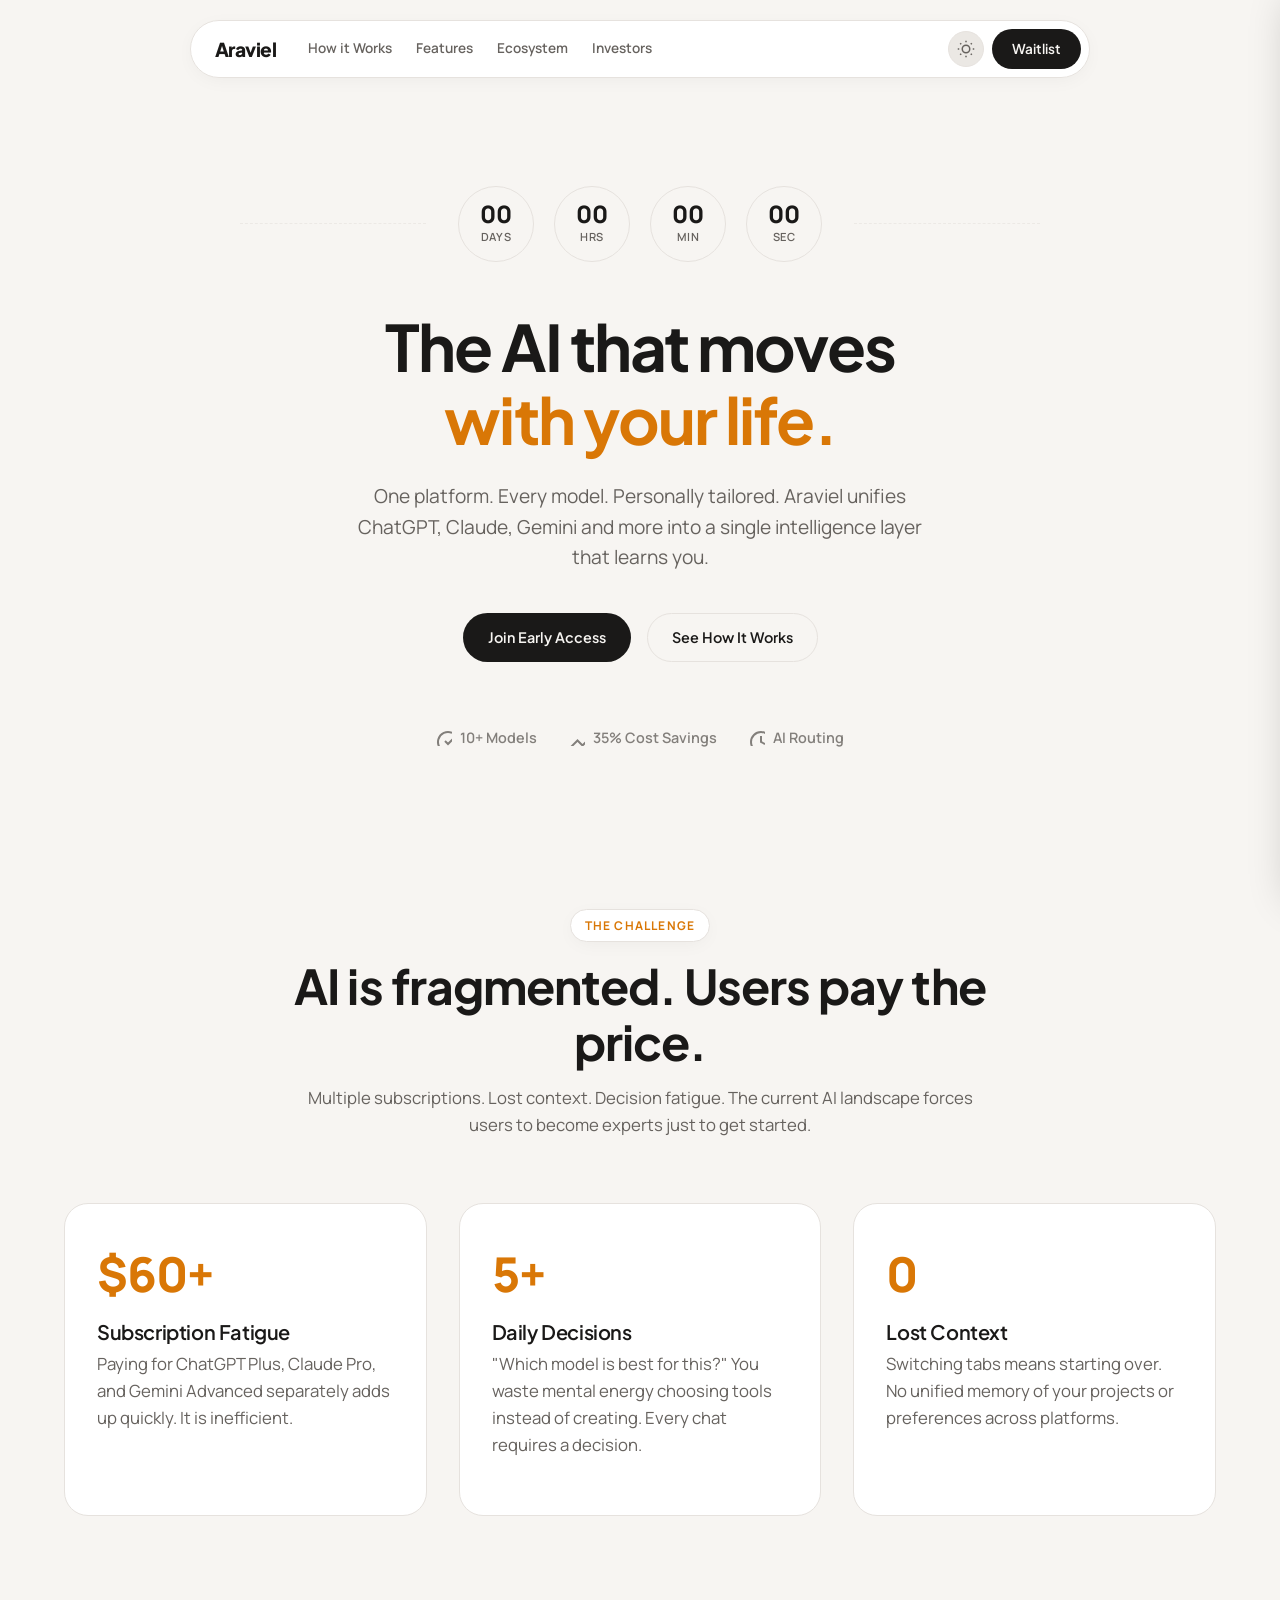
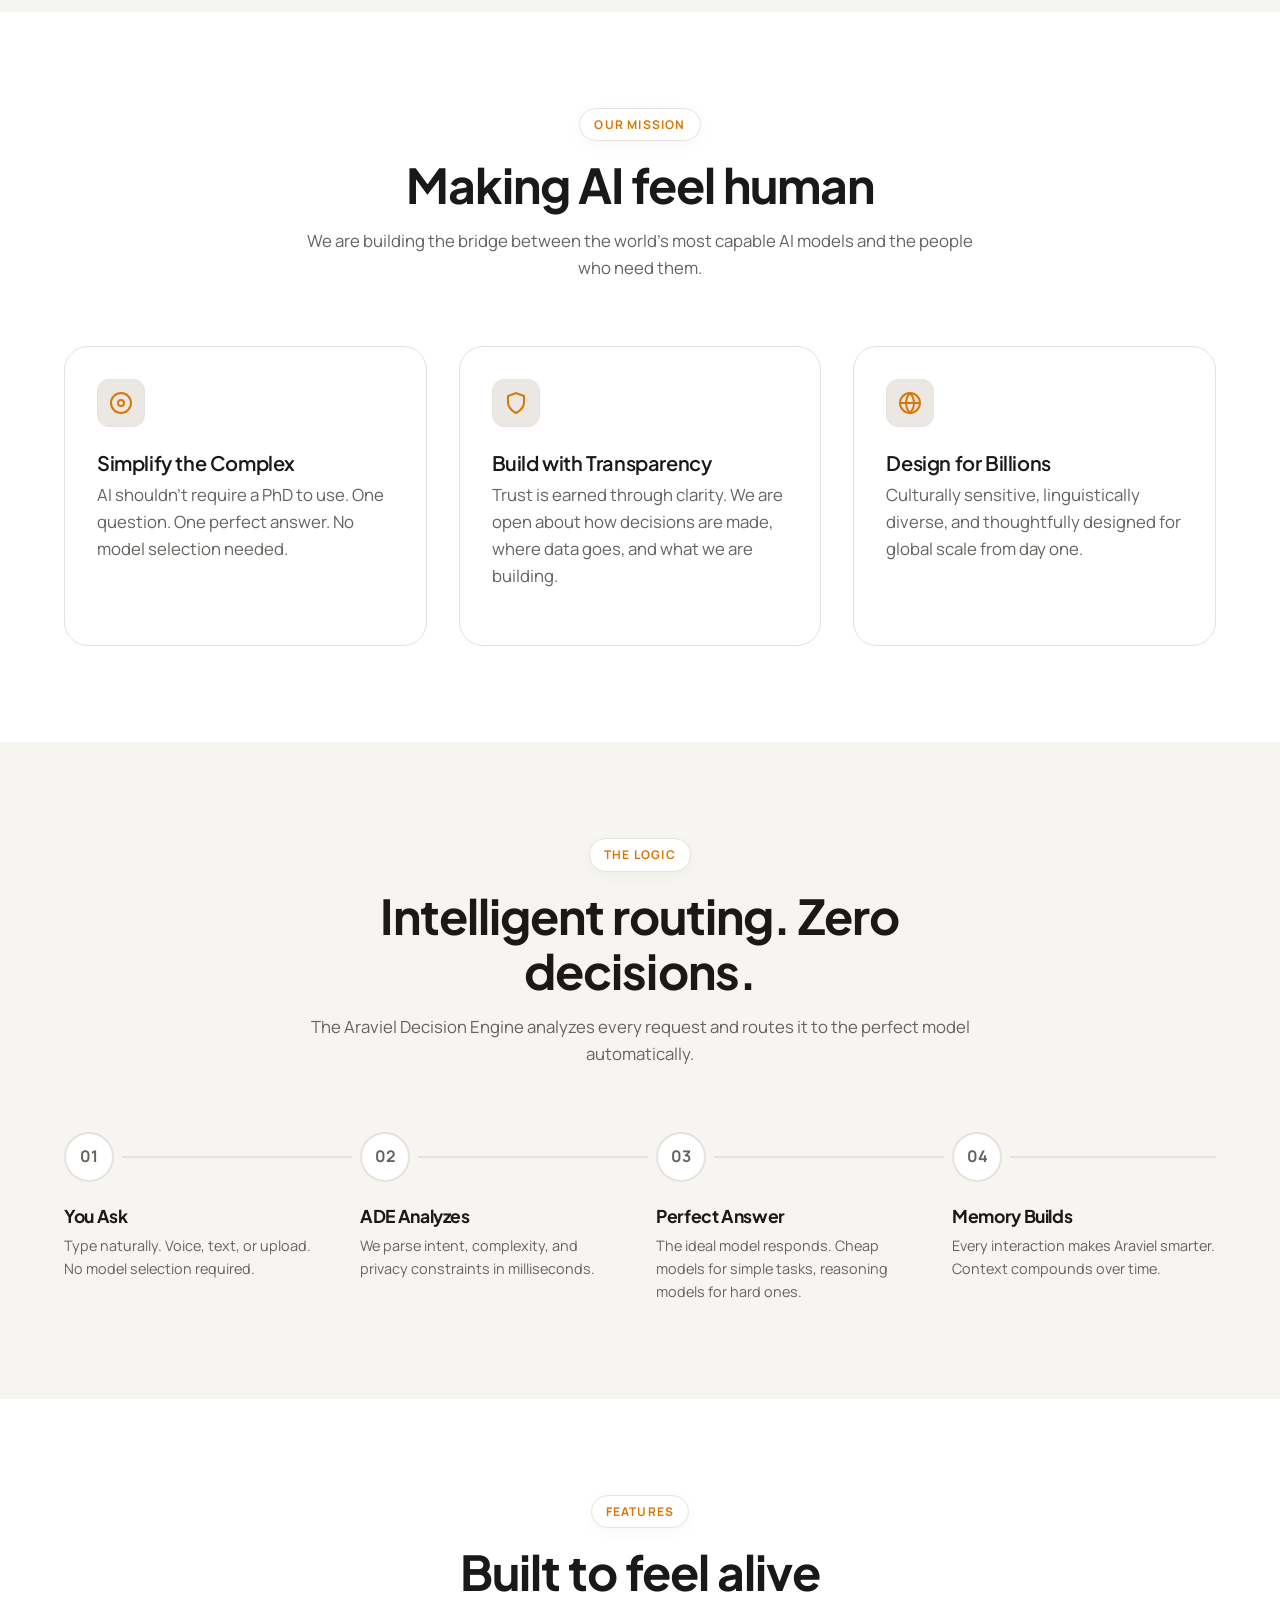
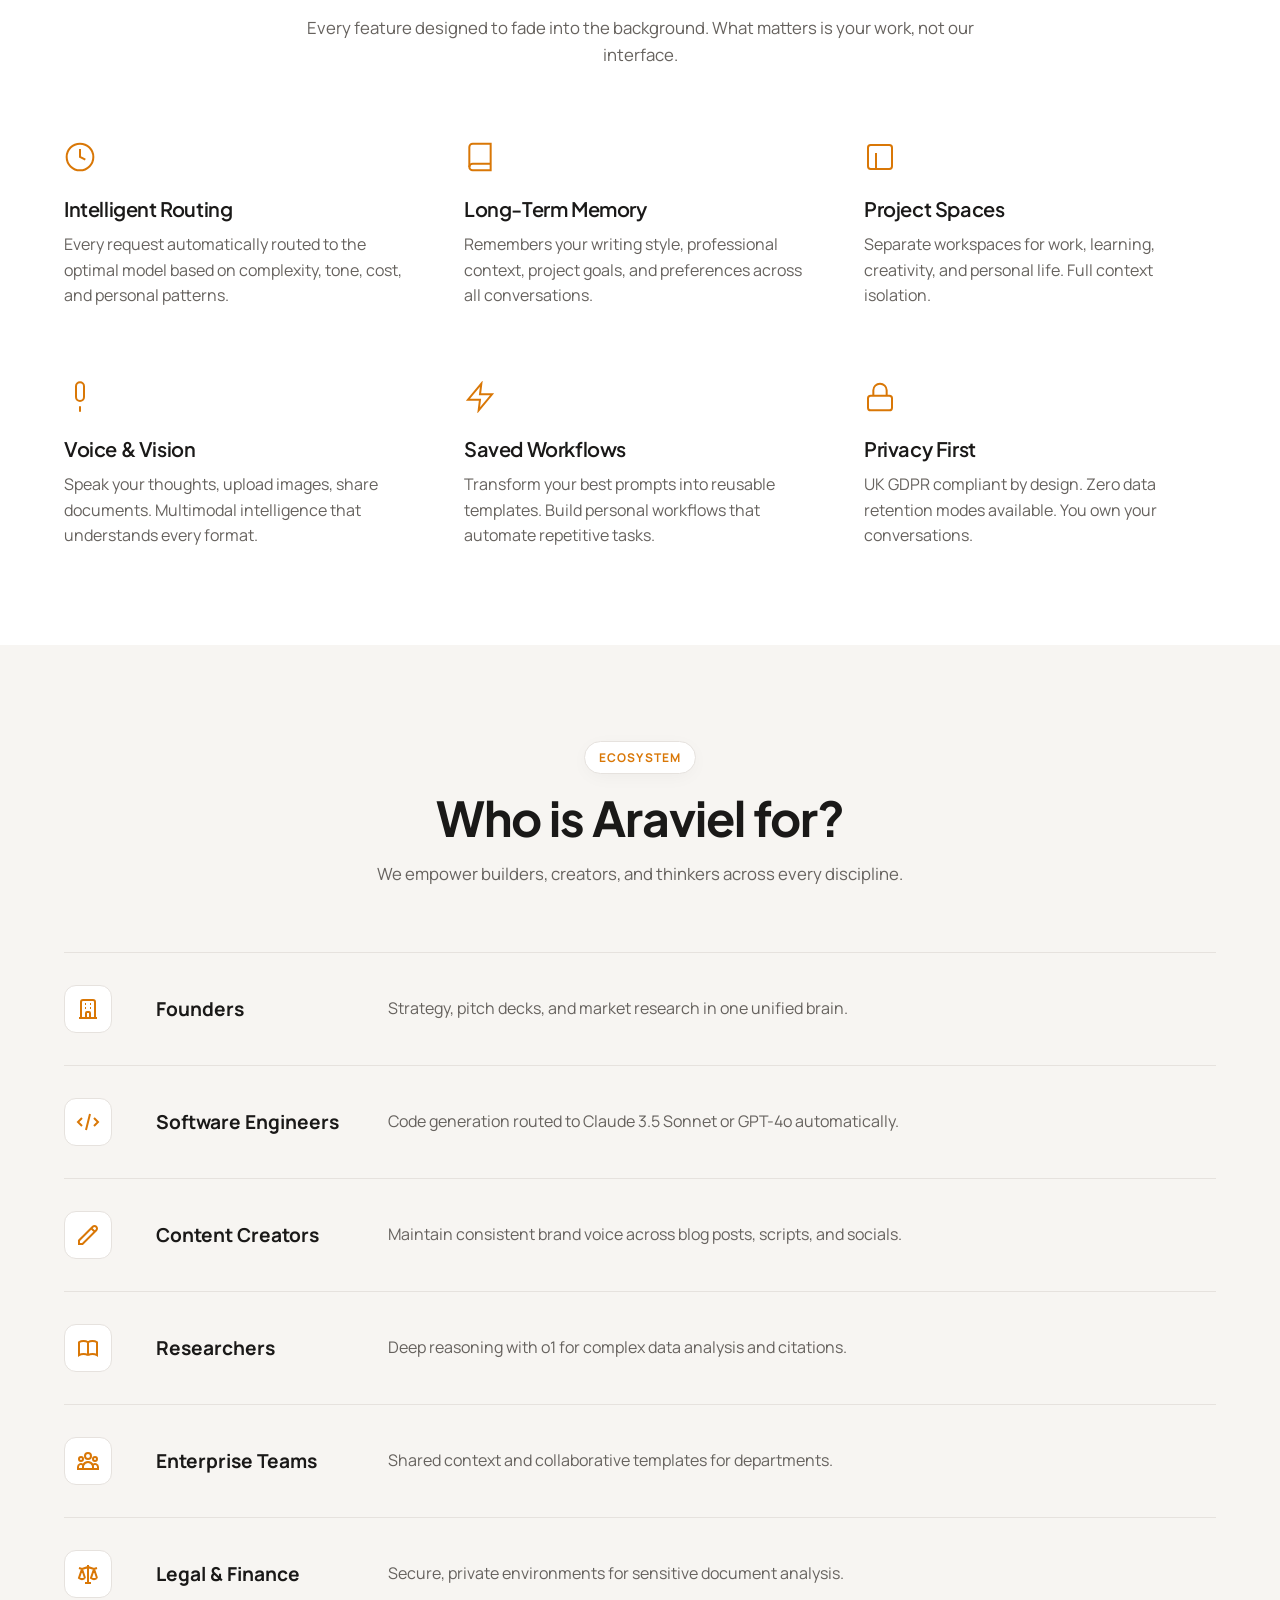
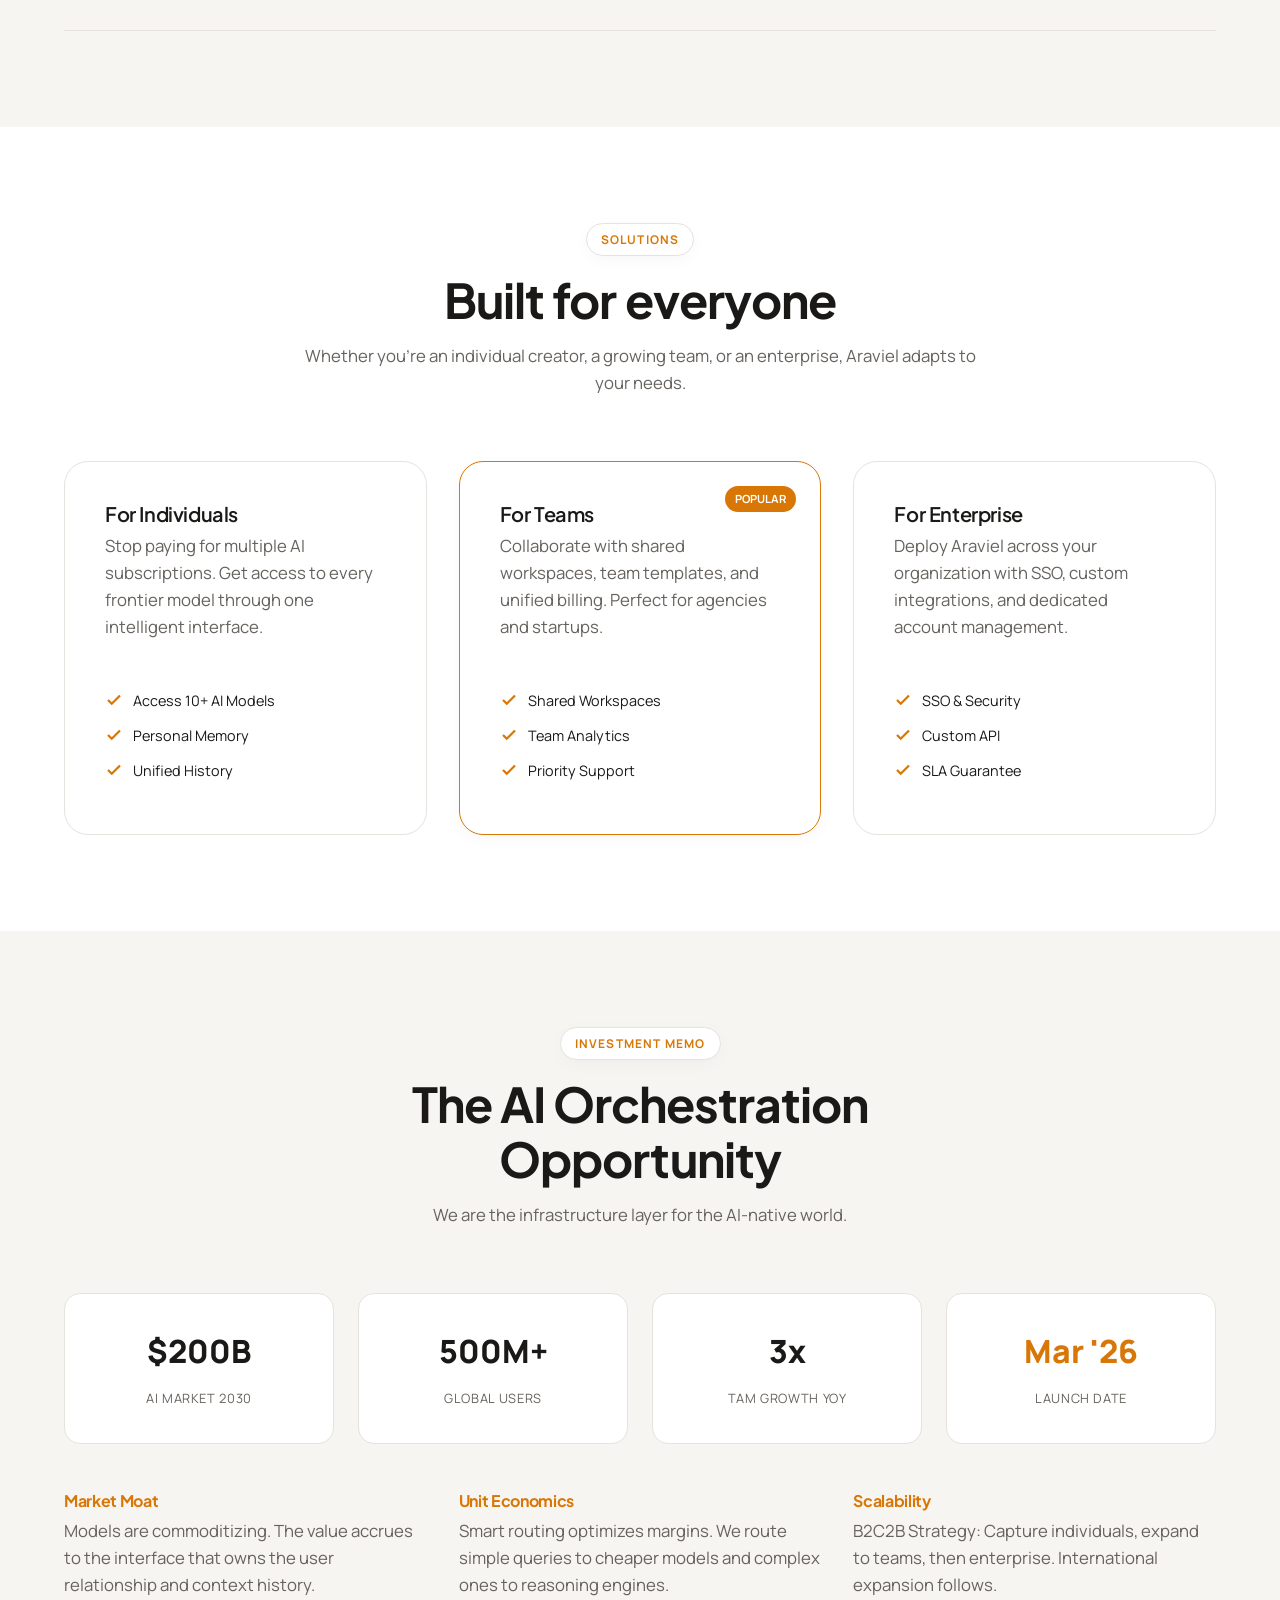
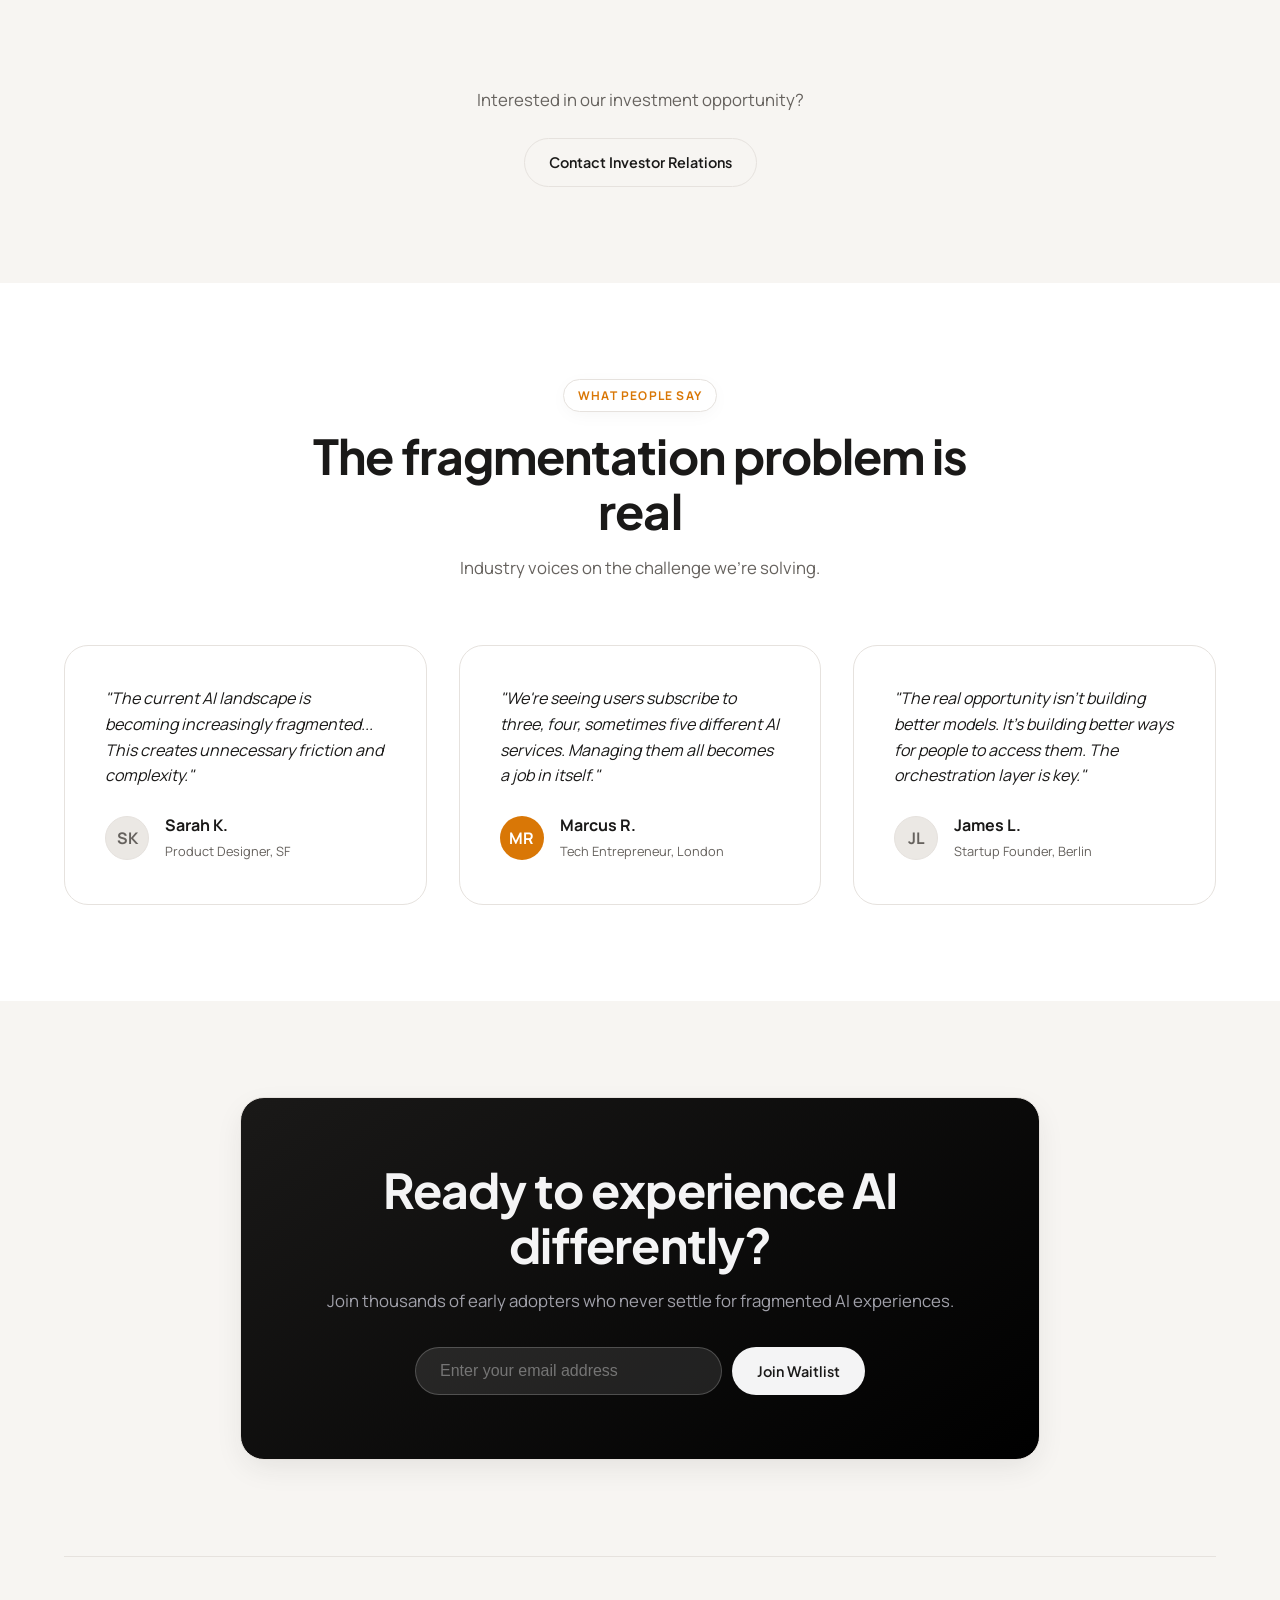
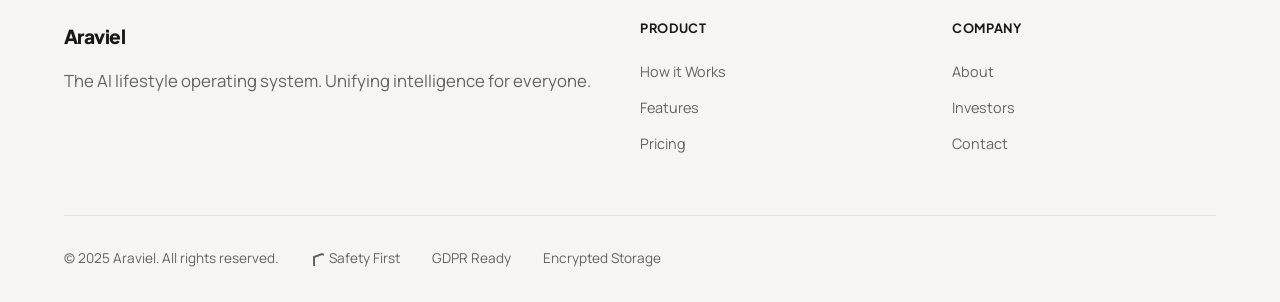
==== commit 8dcc1acb: "feat: update footer" ====
--- a/index.html
+++ b/index.html
@@ -838,11 +838,11 @@
             <a href="#investors">Investors</a>
             <a href="mailto:araviel@araviel.com">Contact</a>
         </div>
-        <div class="footer-col">
+        <!--<div class="footer-col">
             <h4>Legal</h4>
             <a href="#">Privacy</a>
             <a href="#">Terms</a>
-        </div>
+        </div>-->
     </div>
 
     <div class="trust-badges">
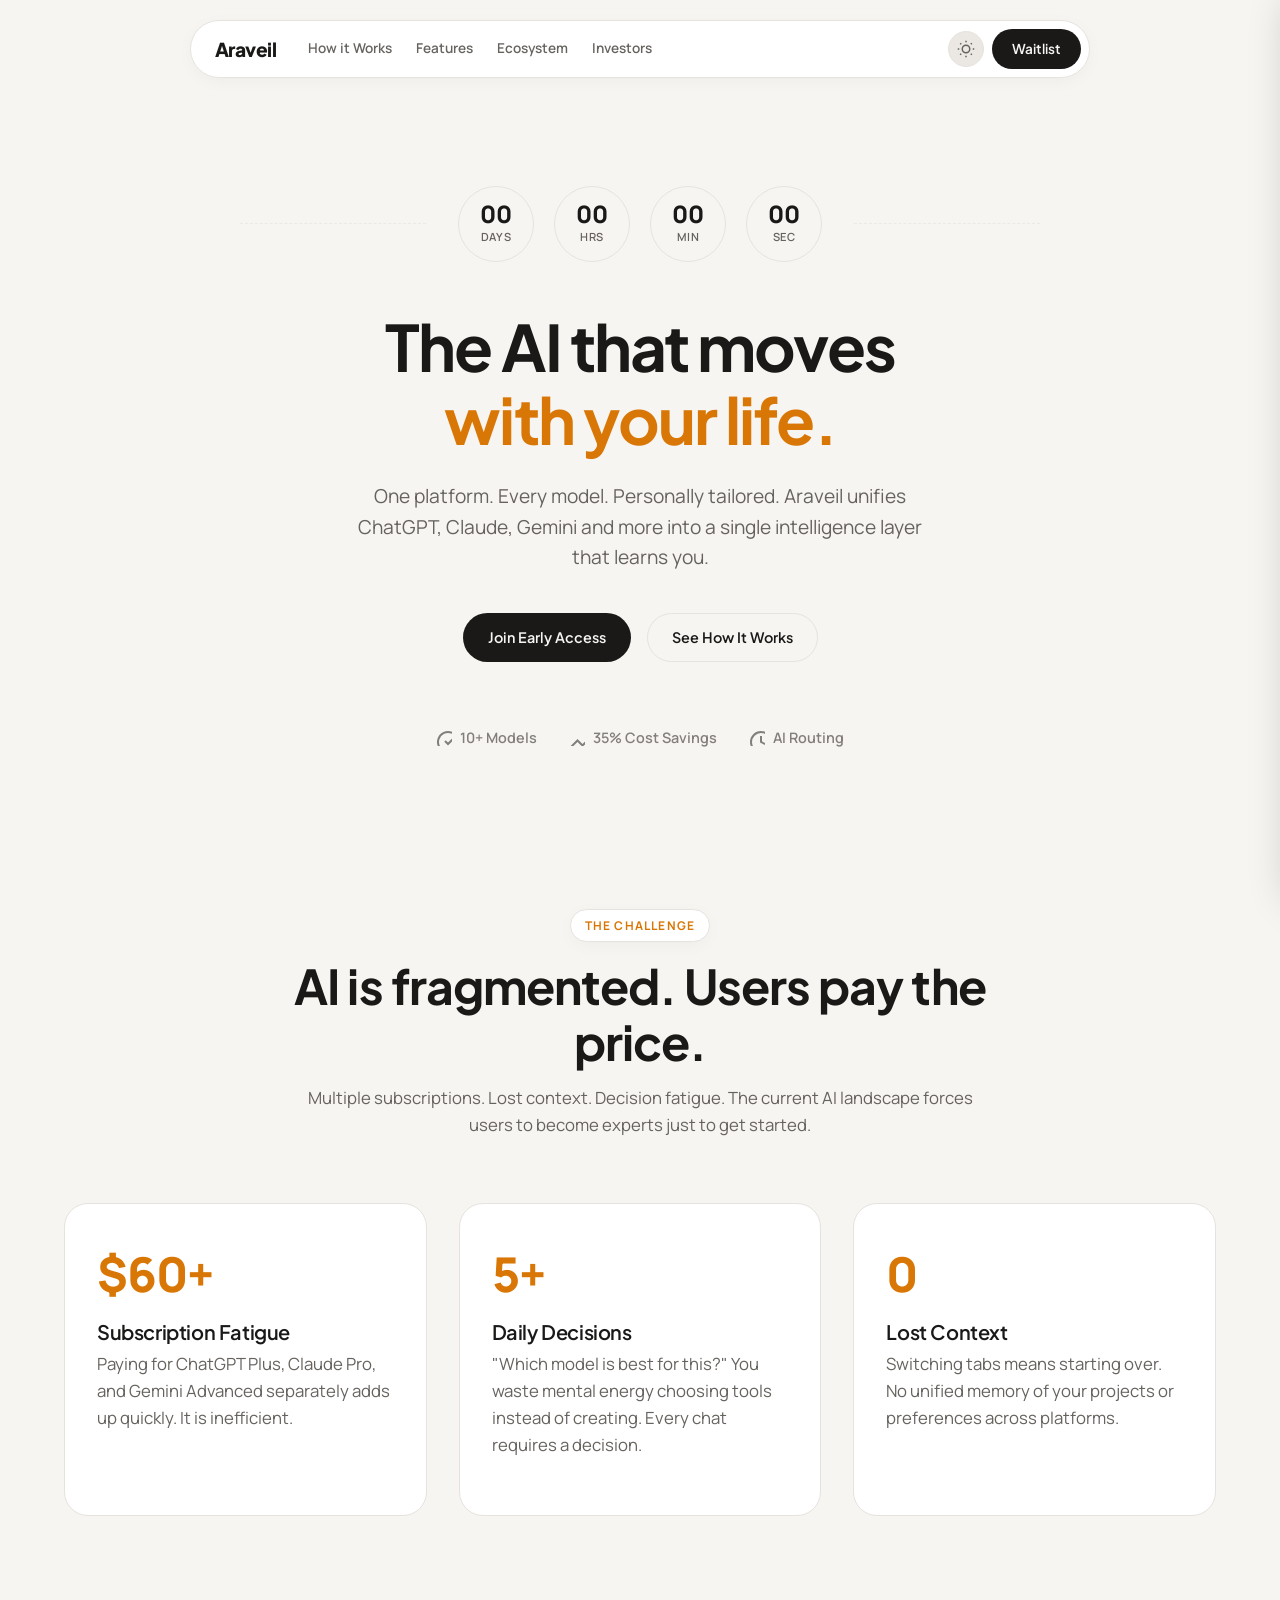
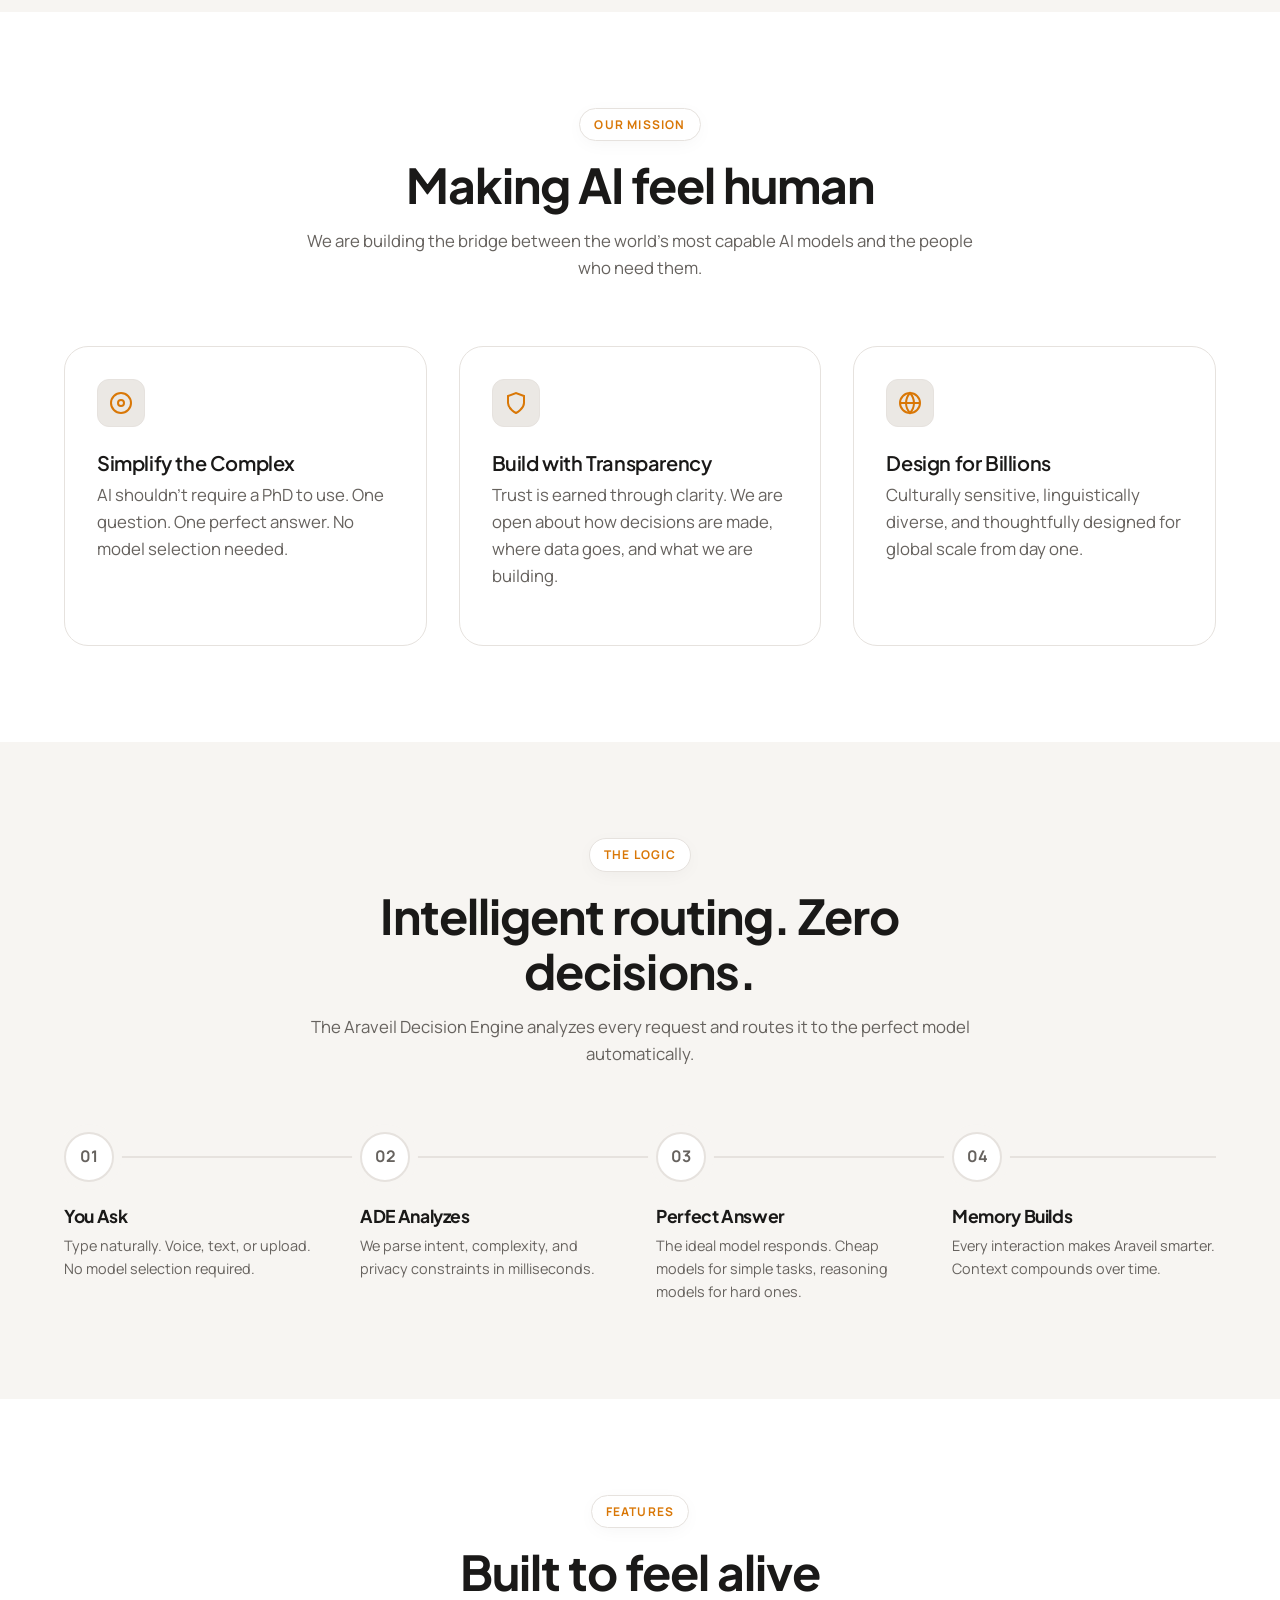
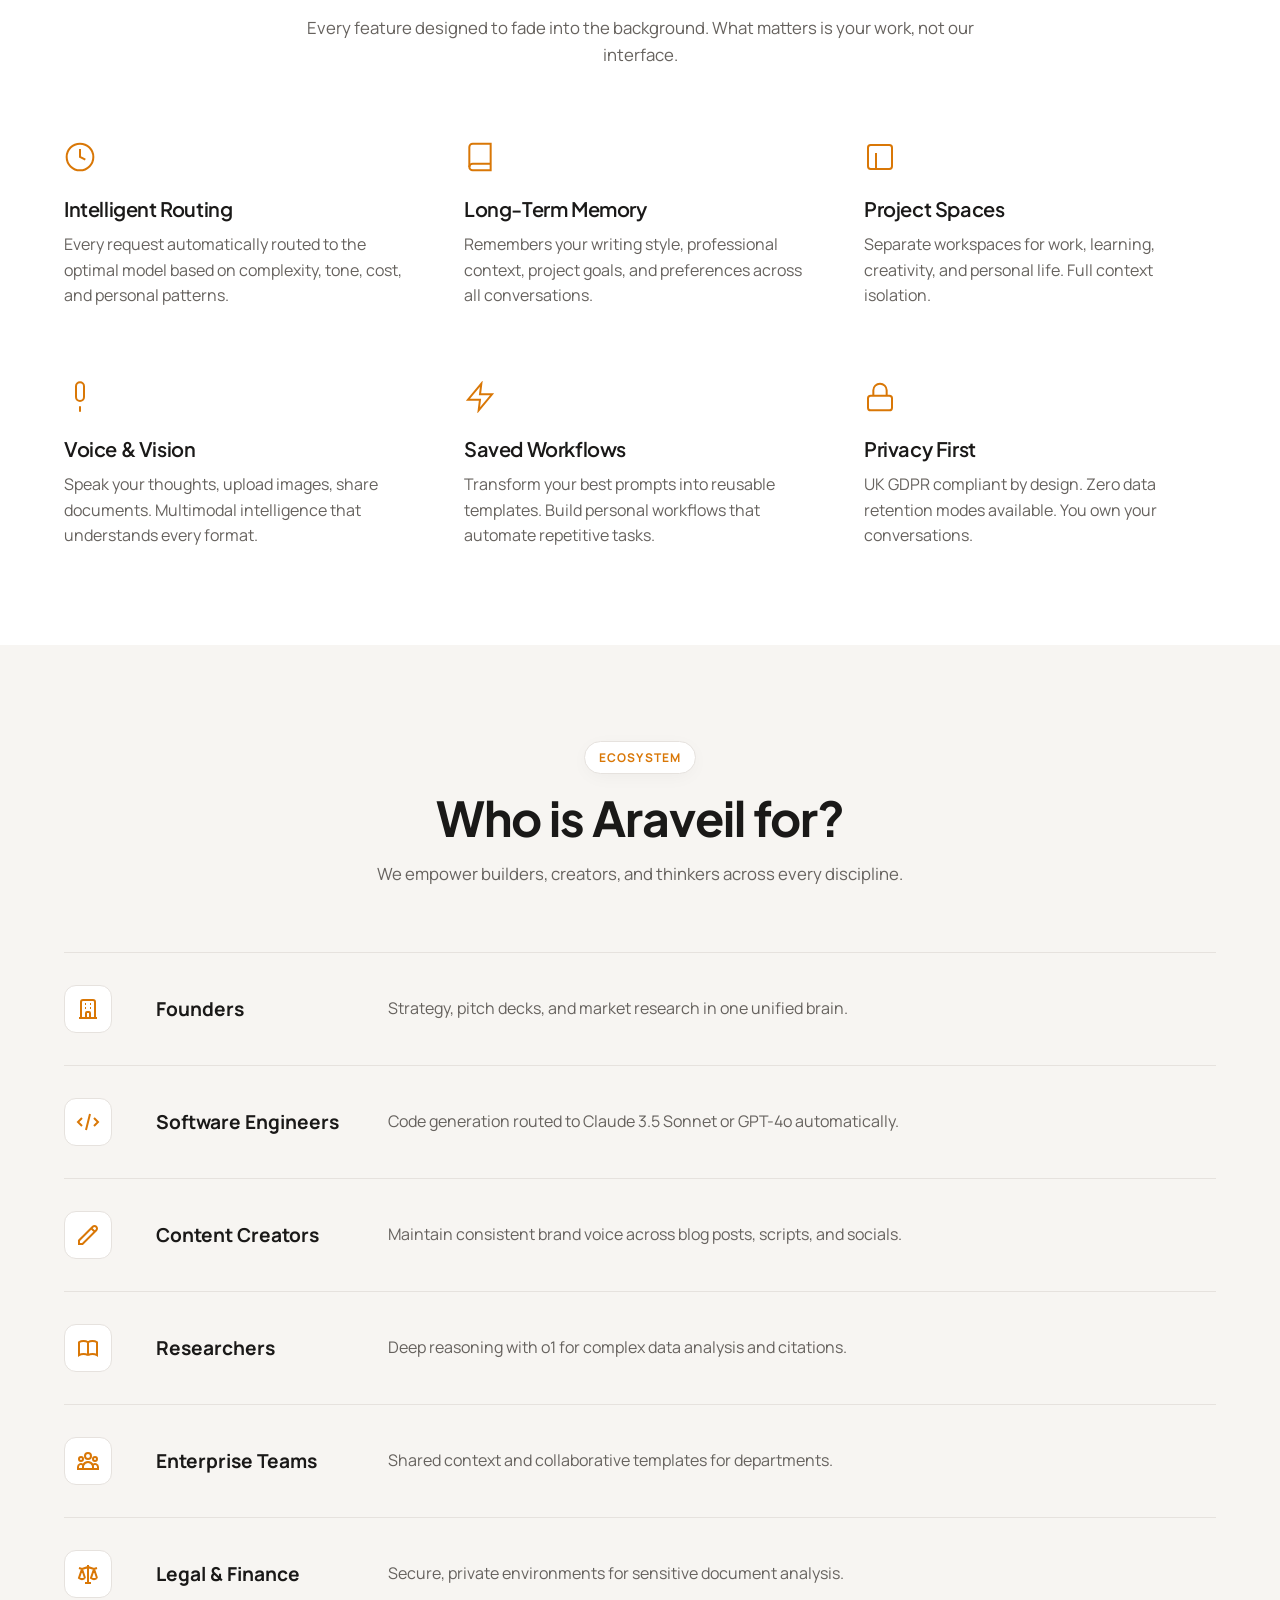
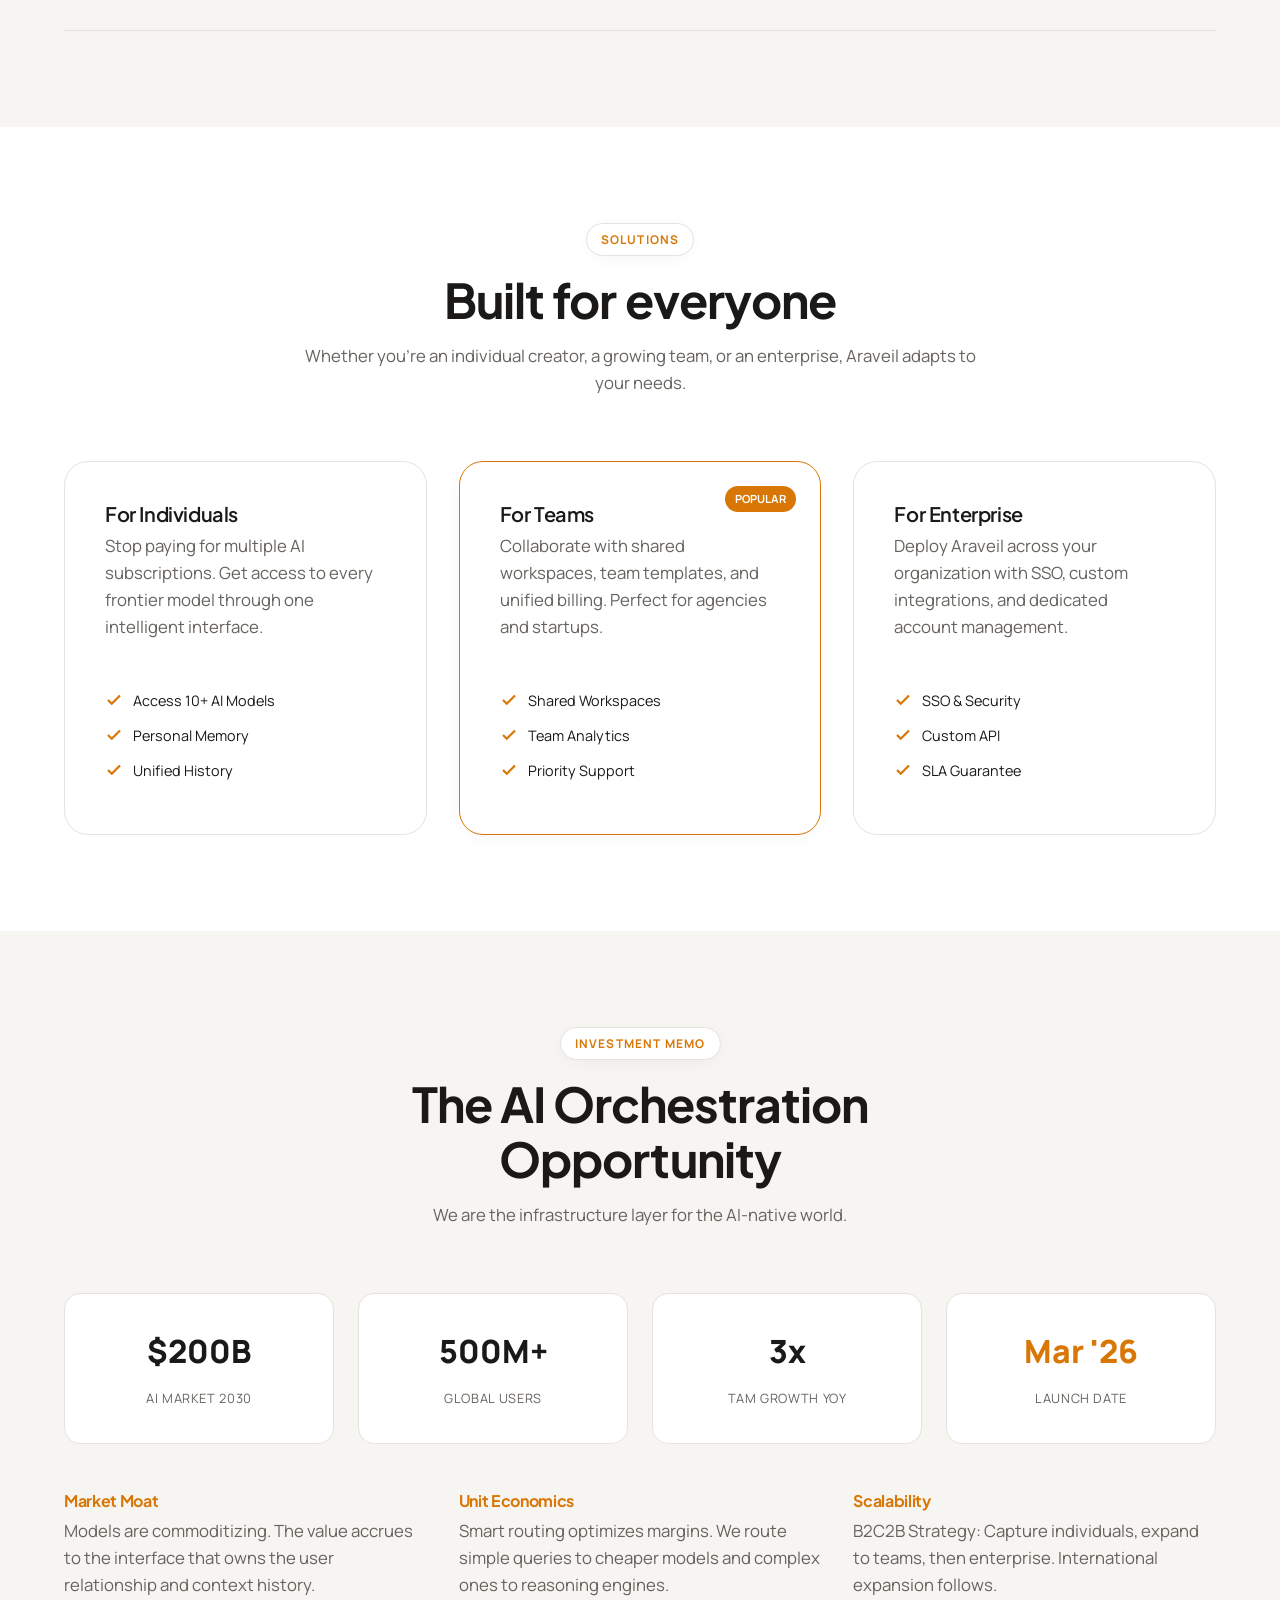
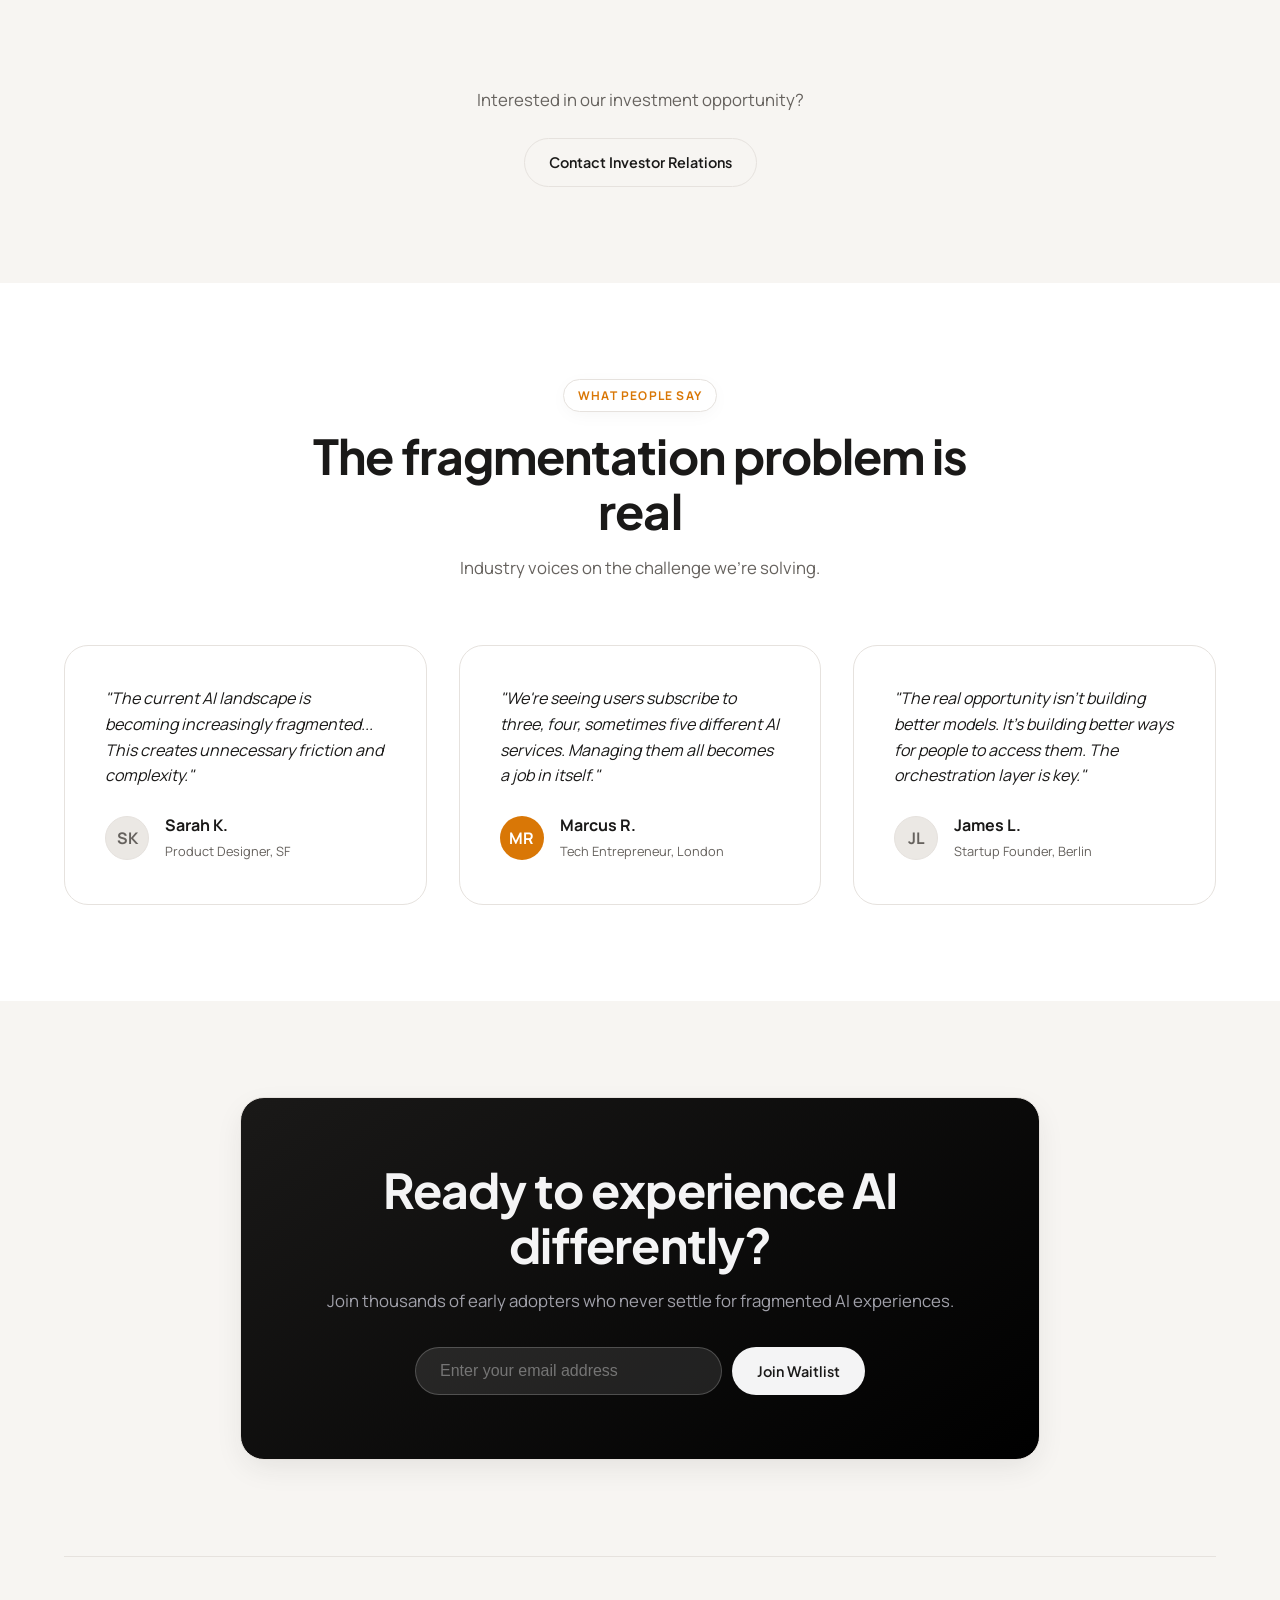
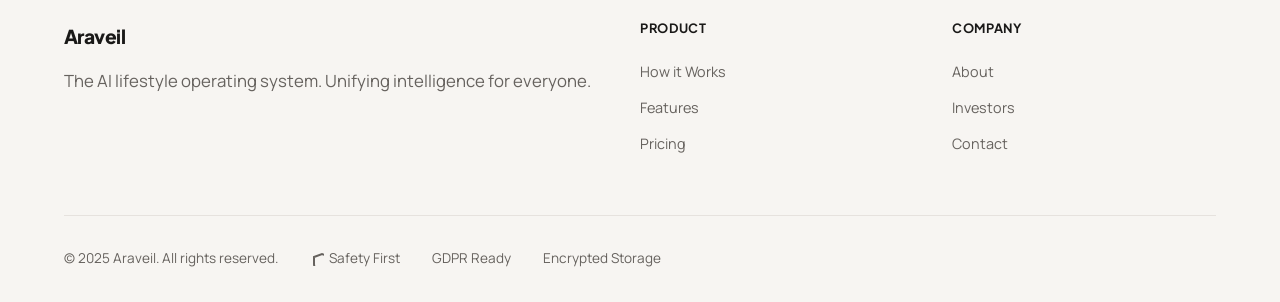
==== commit 6f88d158: "update name and launch date" ====
--- a/index.html
+++ b/index.html
@@ -4,22 +4,22 @@
     <meta charset="UTF-8">
     <meta name="viewport" content="width=device-width, initial-scale=1.0">
 
-    <title>Araviel | The Ai lifestyle companion</title>
-    <meta name="description" content="Araviel. The first AI lifestyle companion. One platform that unifies ChatGPT, Claude, Gemini and every model. Smart routing for the multi-model future. Built for clarity. Designed for billions.">
-    <meta name="keywords" content="AI, AI lifestyle operating system, Araviel Decision Engine, multi-model AI, personal AI, ChatGPT Claude Gemini, enterprise AI, AI for business">
-
-    <meta property="og:title" content="Araviel | The AI Lifestyle companion">
+    <title>Araveil | The Ai lifestyle companion</title>
+    <meta name="description" content="Araveil. The first AI lifestyle companion. One platform that unifies ChatGPT, Claude, Gemini and every model. Smart routing for the multi-model future. Built for clarity. Designed for billions.">
+    <meta name="keywords" content="AI, AI lifestyle operating system, Araveil Decision Engine, multi-model AI, personal AI, ChatGPT Claude Gemini, enterprise AI, AI for business">
+
+    <meta property="og:title" content="Araveil | The AI Lifestyle companion">
     <meta property="og:description" content="One platform. Every model. Personally aligned. Globally trusted.">
     <meta property="og:type" content="website">
-    <meta property="og:url" content="https://araviel.ai">
-    <meta property="og:image" content="https://araviel.ai/og-image.jpg">
+    <meta property="og:url" content="https://Araveil.com">
+    <meta property="og:image" content="https://Araveil.com/og-image.jpg">
 
     <meta name="twitter:card" content="summary_large_image">
-    <meta name="twitter:title" content="Araviel | The AI Lifestyle Operating System">
+    <meta name="twitter:title" content="Araveil | The AI Lifestyle Operating System">
     <meta name="twitter:description" content="One platform. Every model. Personally aligned.">
 
-    <link rel="canonical" href="https://araviel.ai">
-    <link rel="icon" type="image/svg+xml" href="/favicon.png">
+    <link rel="canonical" href="https://Araveil.com">
+    <link rel="icon" type="image/svg+xml" href="./favicon.png">
 
     <link rel="preconnect" href="https://fonts.googleapis.com">
     <link rel="preconnect" href="https://fonts.gstatic.com" crossorigin>
@@ -433,7 +433,7 @@
 <div class="mobile-overlay" id="mobileOverlay"></div>
 
 <nav class="navbar">
-    <a href="#" class="logo-text">Araviel</a>
+    <a href="#" class="logo-text">Araveil</a>
 
     <div class="nav-links">
         <a href="#how">How it Works</a>
@@ -455,7 +455,7 @@
 
 <div class="mobile-menu" id="mobileMenu">
     <div class="drawer-header">
-        <span class="logo-text">Araviel</span>
+        <span class="logo-text">Araveil</span>
         <button class="close-btn" onclick="closeMenu()">
             <svg width="24" height="24" fill="none" stroke="currentColor" stroke-width="2"><line x1="18" y1="6" x2="6" y2="18"/><line x1="6" y1="6" x2="18" y2="18"/></svg>
         </button>
@@ -482,7 +482,7 @@
     </div>
 
     <h1>The AI that moves<br><span>with your life.</span></h1>
-    <p>One platform. Every model. Personally tailored. Araviel unifies ChatGPT, Claude, Gemini and more into a single intelligence layer that learns you.</p>
+    <p>One platform. Every model. Personally tailored. Araveil unifies ChatGPT, Claude, Gemini and more into a single intelligence layer that learns you.</p>
 
     <div style="display: flex; gap: 1rem; justify-content: center; margin-bottom: 2rem;">
         <a href="#join" class="btn btn-primary">Join Early Access</a>
@@ -555,7 +555,7 @@
         <div class="section-header">
             <span class="eyebrow">The Logic</span>
             <h2>Intelligent routing. Zero decisions.</h2>
-            <p>The Araviel Decision Engine analyzes every request and routes it to the perfect model automatically.</p>
+            <p>The Araveil Decision Engine analyzes every request and routes it to the perfect model automatically.</p>
         </div>
 
         <div class="timeline-wrapper">
@@ -586,7 +586,7 @@
                     <div class="step-marker">04</div>
                     <div class="step-content">
                         <h4>Memory Builds</h4>
-                        <p>Every interaction makes Araviel smarter. Context compounds over time.</p>
+                        <p>Every interaction makes Araveil smarter. Context compounds over time.</p>
                     </div>
                 </div>
             </div>
@@ -641,7 +641,7 @@
     <div class="container fade-in">
         <div class="section-header">
             <span class="eyebrow">Ecosystem</span>
-            <h2>Who is Araviel for?</h2>
+            <h2>Who is Araveil for?</h2>
             <p>We empower builders, creators, and thinkers across every discipline.</p>
         </div>
 
@@ -685,7 +685,7 @@
         <div class="section-header">
             <span class="eyebrow">Solutions</span>
             <h2>Built for everyone</h2>
-            <p>Whether you're an individual creator, a growing team, or an enterprise, Araviel adapts to your needs.</p>
+            <p>Whether you're an individual creator, a growing team, or an enterprise, Araveil adapts to your needs.</p>
         </div>
 
         <div class="grid-3">
@@ -710,7 +710,7 @@
             </div>
             <div class="sol-card">
                 <h3>For Enterprise</h3>
-                <p>Deploy Araviel across your organization with SSO, custom integrations, and dedicated account management.</p>
+                <p>Deploy Araveil across your organization with SSO, custom integrations, and dedicated account management.</p>
                 <ul class="check-list" style="margin-top:1.5rem;">
                     <li><svg class="check-icon" viewBox="0 0 24 24" fill="none" stroke="currentColor" stroke-width="3"><polyline points="20 6 9 17 4 12"/></svg> SSO & Security</li>
                     <li><svg class="check-icon" viewBox="0 0 24 24" fill="none" stroke="currentColor" stroke-width="3"><polyline points="20 6 9 17 4 12"/></svg> Custom API</li>
@@ -765,7 +765,7 @@
 
         <div style="text-align:center; margin-top:4rem;">
             <p>Interested in our investment opportunity?</p>
-            <a href="mailto:araviel@araviel.com" class="btn btn-secondary">Contact Investor Relations</a>
+            <a href="mailto:Araveil@Araveil.com" class="btn btn-secondary">Contact Investor Relations</a>
         </div>
     </div>
 </section>
@@ -823,7 +823,7 @@
 <footer class="container">
     <div class="footer-grid">
         <div class="footer-col" style="flex:2">
-            <div class="logo-text" style="margin-bottom:1rem;">Araviel</div>
+            <div class="logo-text" style="margin-bottom:1rem;">Araveil</div>
             <p>The AI lifestyle operating system. Unifying intelligence for everyone.</p>
         </div>
         <div class="footer-col">
@@ -836,7 +836,7 @@
             <h4>Company</h4>
             <a href="#mission">About</a>
             <a href="#investors">Investors</a>
-            <a href="mailto:araviel@araviel.com">Contact</a>
+            <a href="mailto:Araveil@Araveil.com">Contact</a>
         </div>
         <!--<div class="footer-col">
             <h4>Legal</h4>
@@ -846,7 +846,7 @@
     </div>
 
     <div class="trust-badges">
-        <span>&copy; 2025 Araviel. All rights reserved.</span>
+        <span>&copy; 2025 Araveil. All rights reserved.</span>
         <span style="display:flex; gap:5px; align-items:center;">
                 <svg width="14" height="14" fill="none" stroke="currentColor" stroke-width="2"><path d="M12 22s8-4 8-10V5l-8-3-8 3v7c0 6 8 10 8 10z"/></svg> Safety First
             </span>
@@ -876,8 +876,8 @@
             localStorage.setItem('theme', next);
         });
 
-        // 2. Countdown Timer (March 1, 2026)
-        const launchDate = new Date('2026-03-01T00:00:00').getTime();
+        // 2. Countdown Timer (April 1, 2026)
+        const launchDate = new Date('2026-04-01T00:00:00').getTime();
         const els = { d: document.getElementById('d'), h: document.getElementById('h'), m: document.getElementById('m'), s: document.getElementById('s') };
 
         function updateTimer() {
